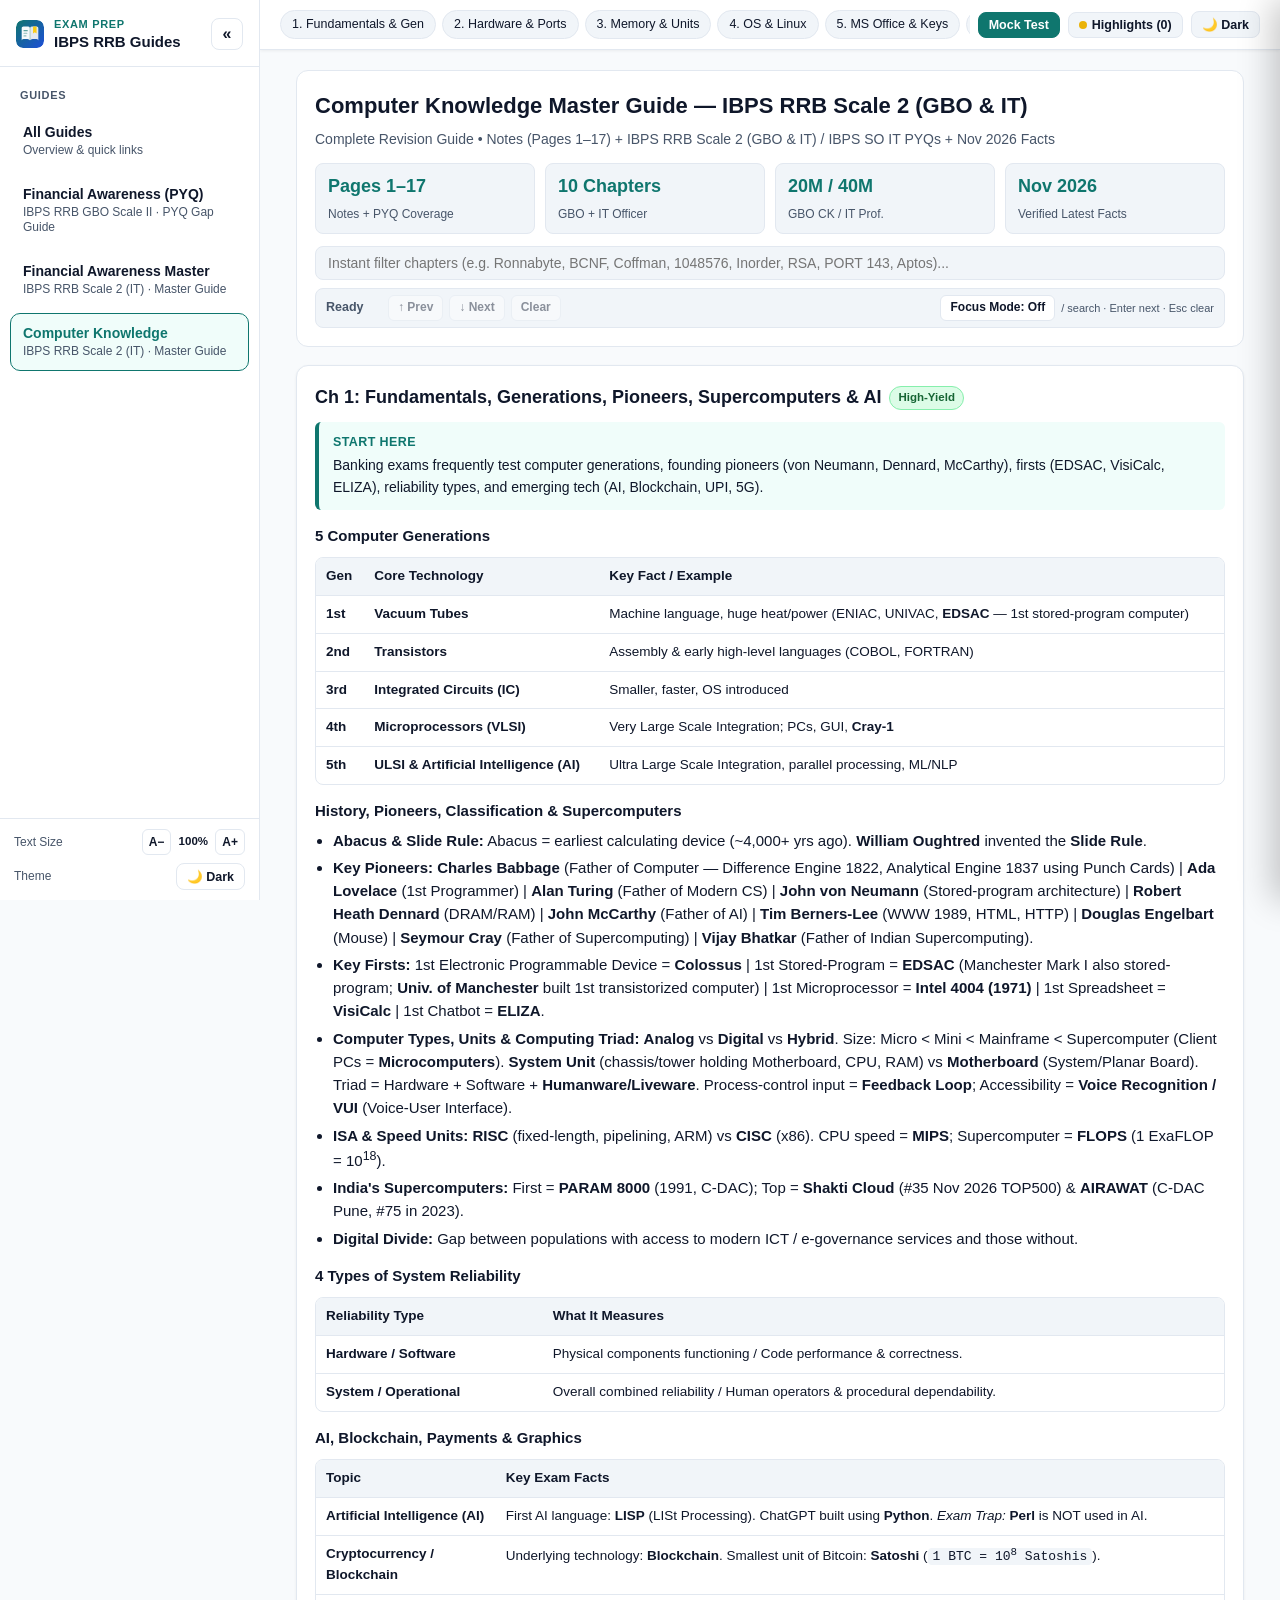
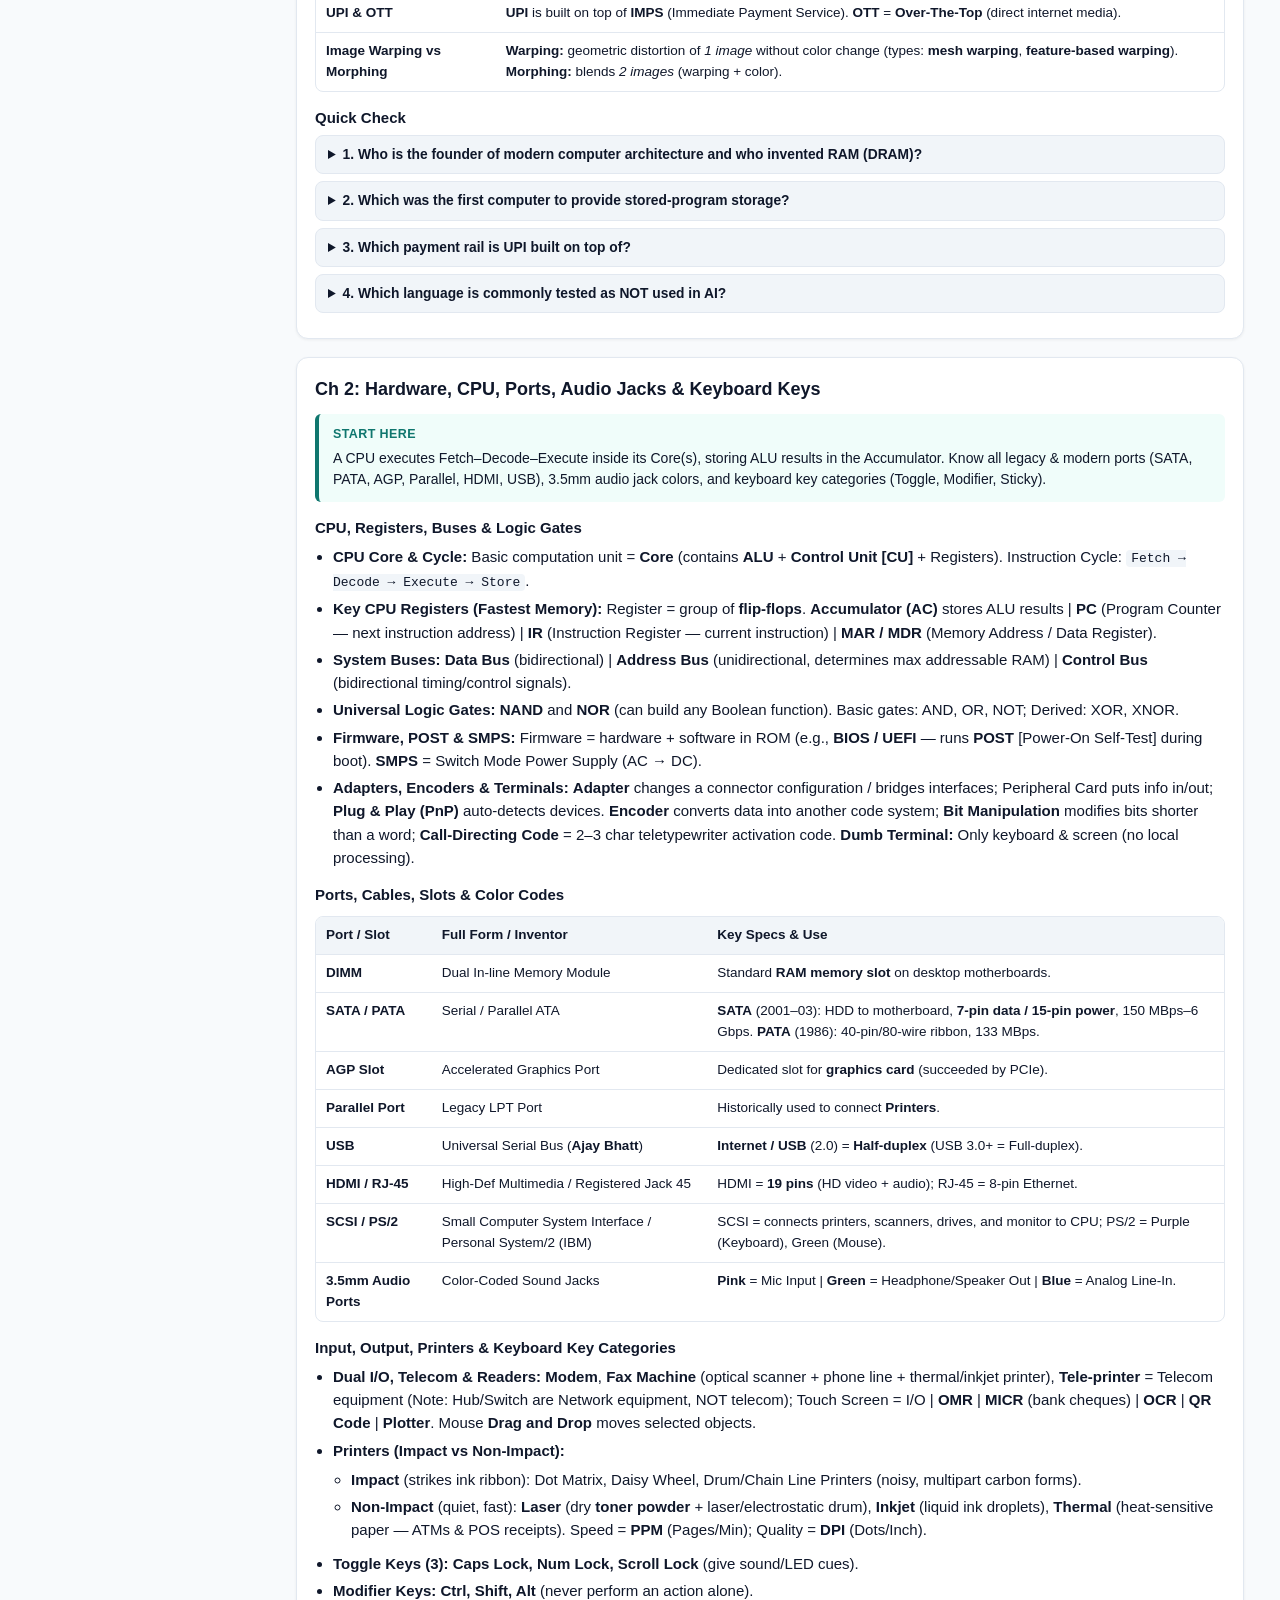
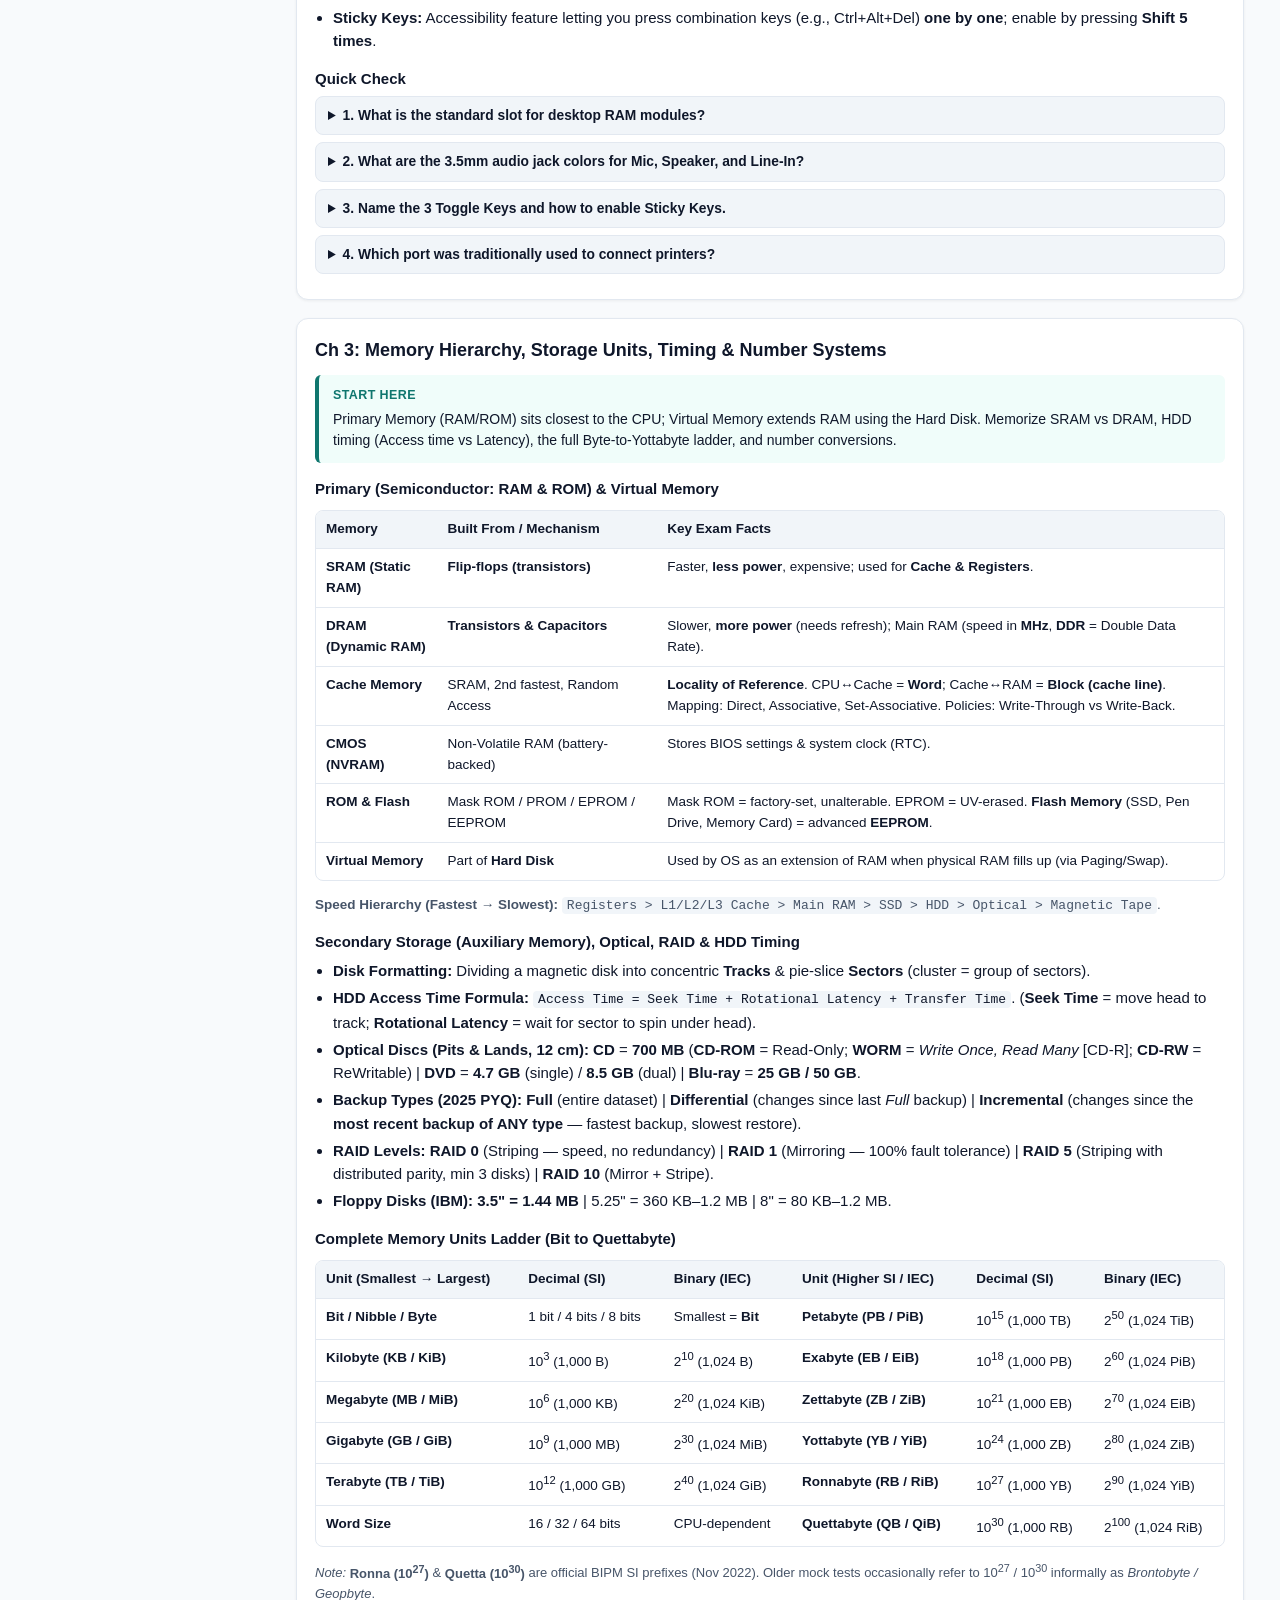
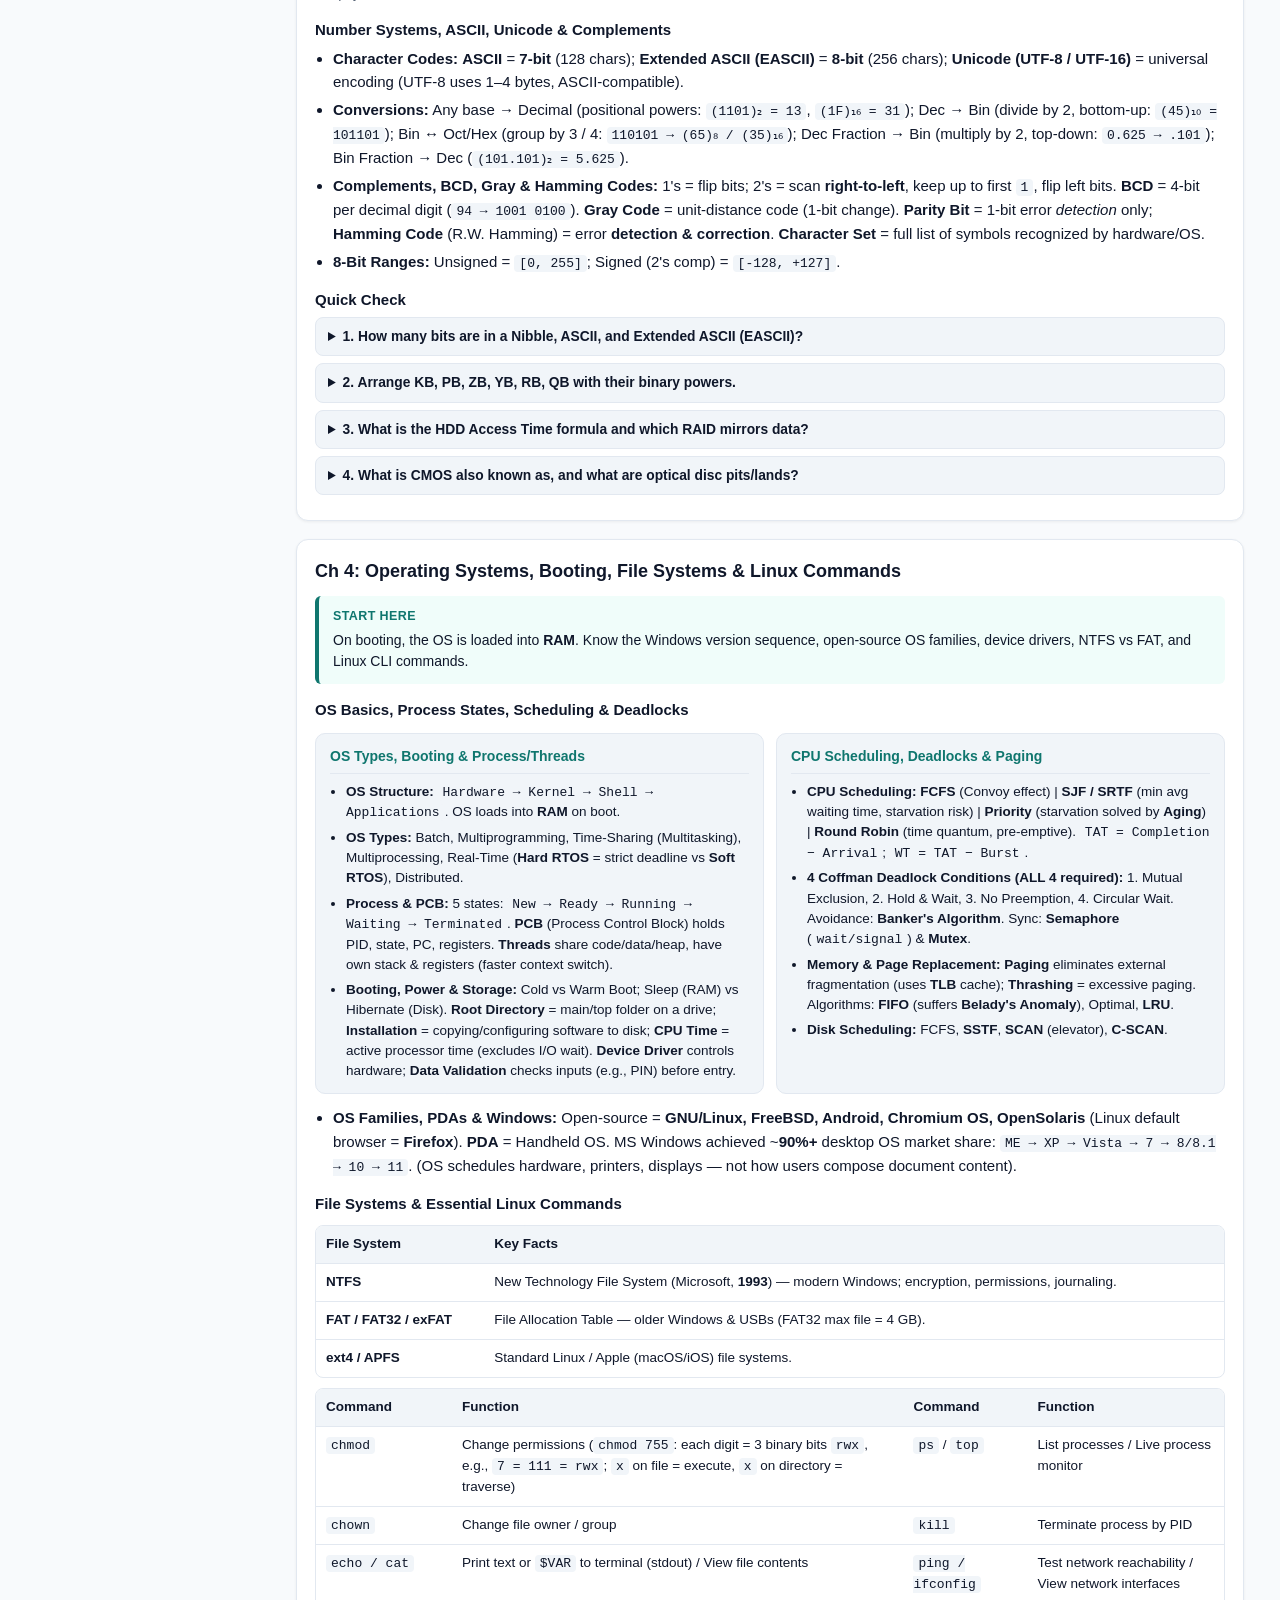
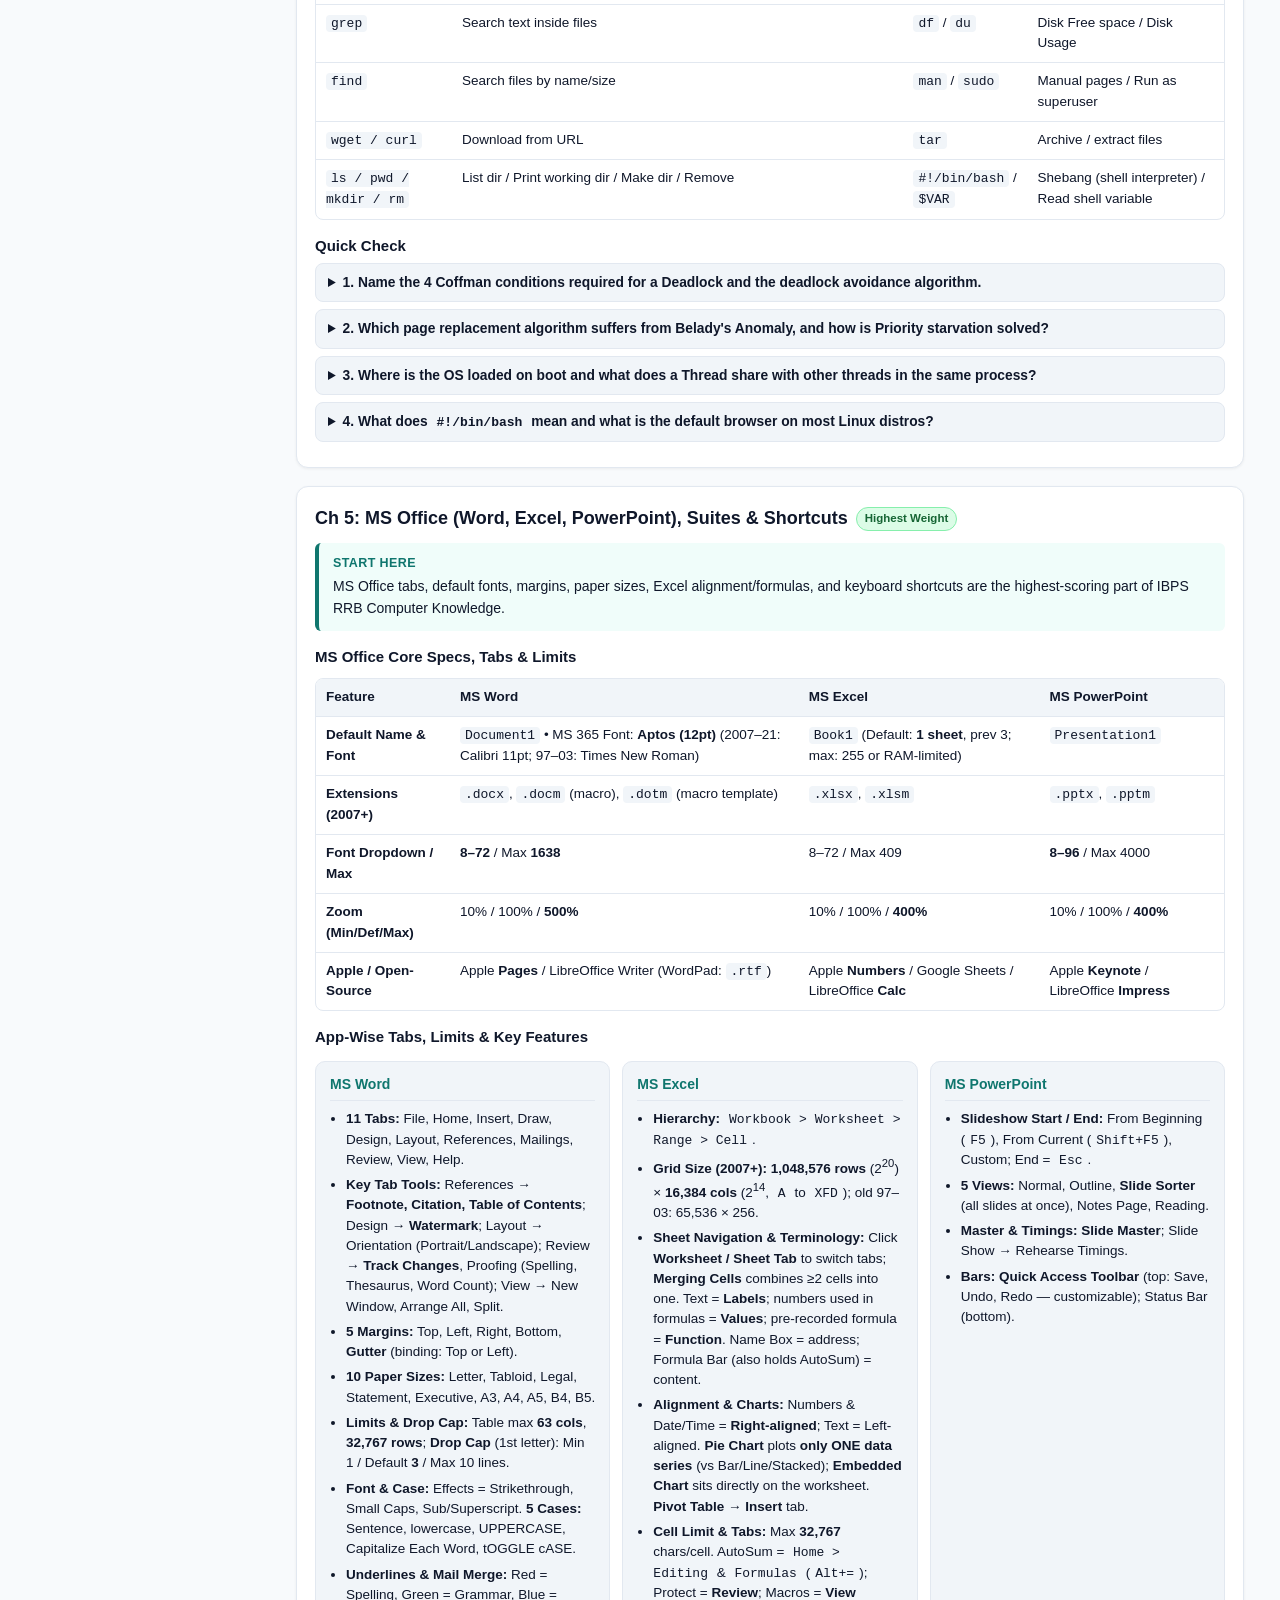
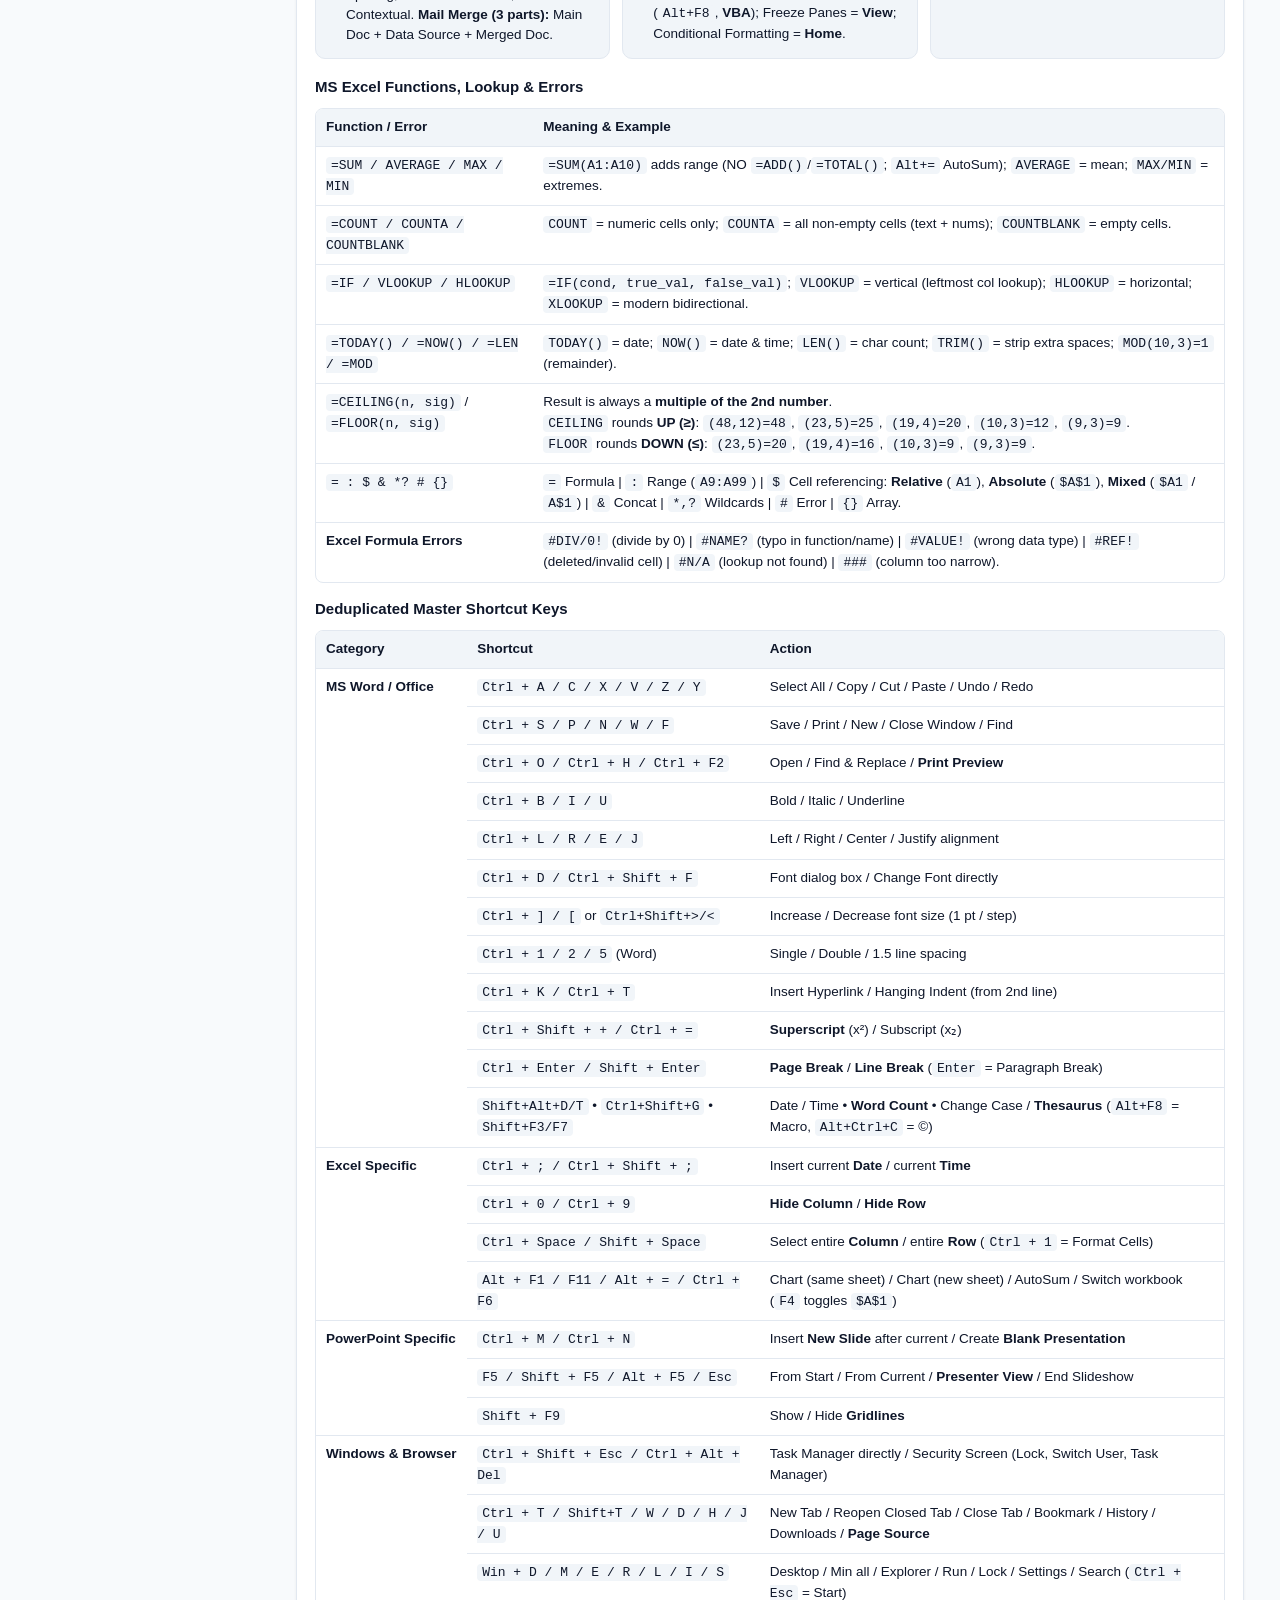
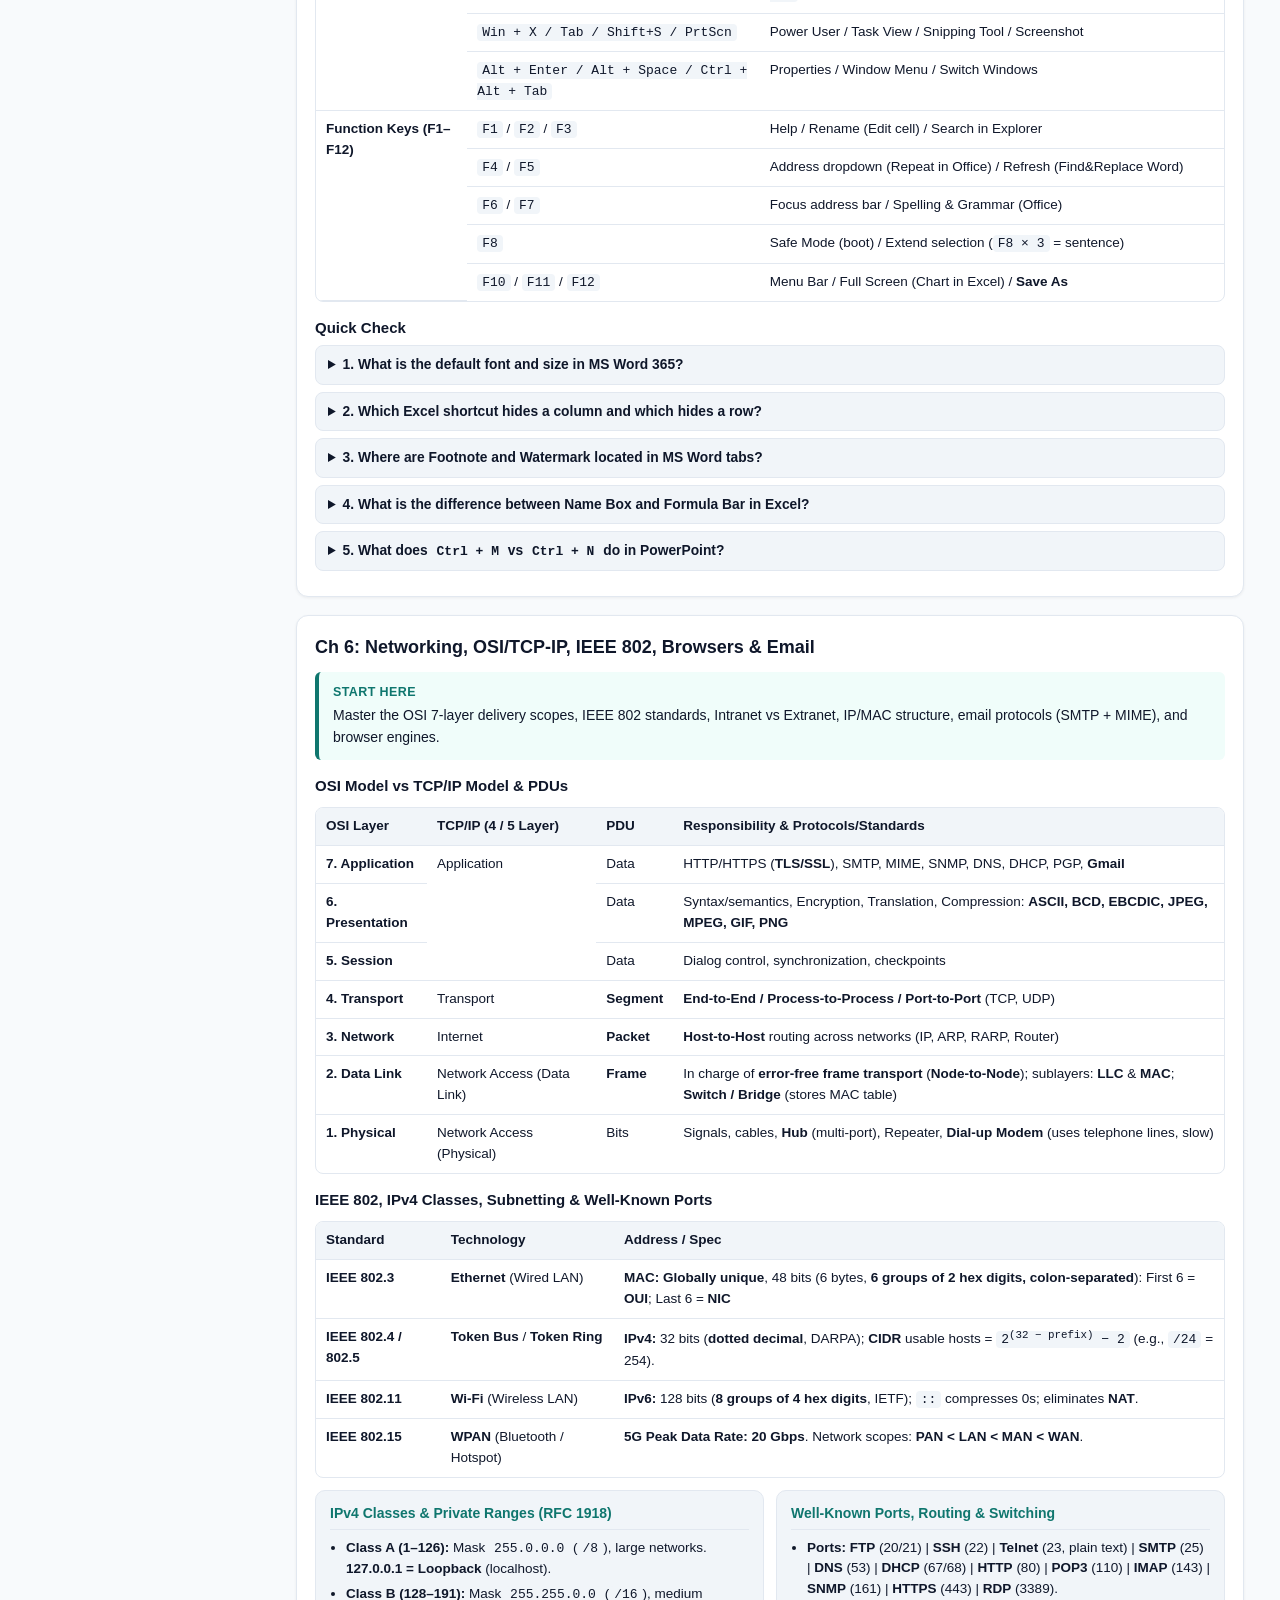
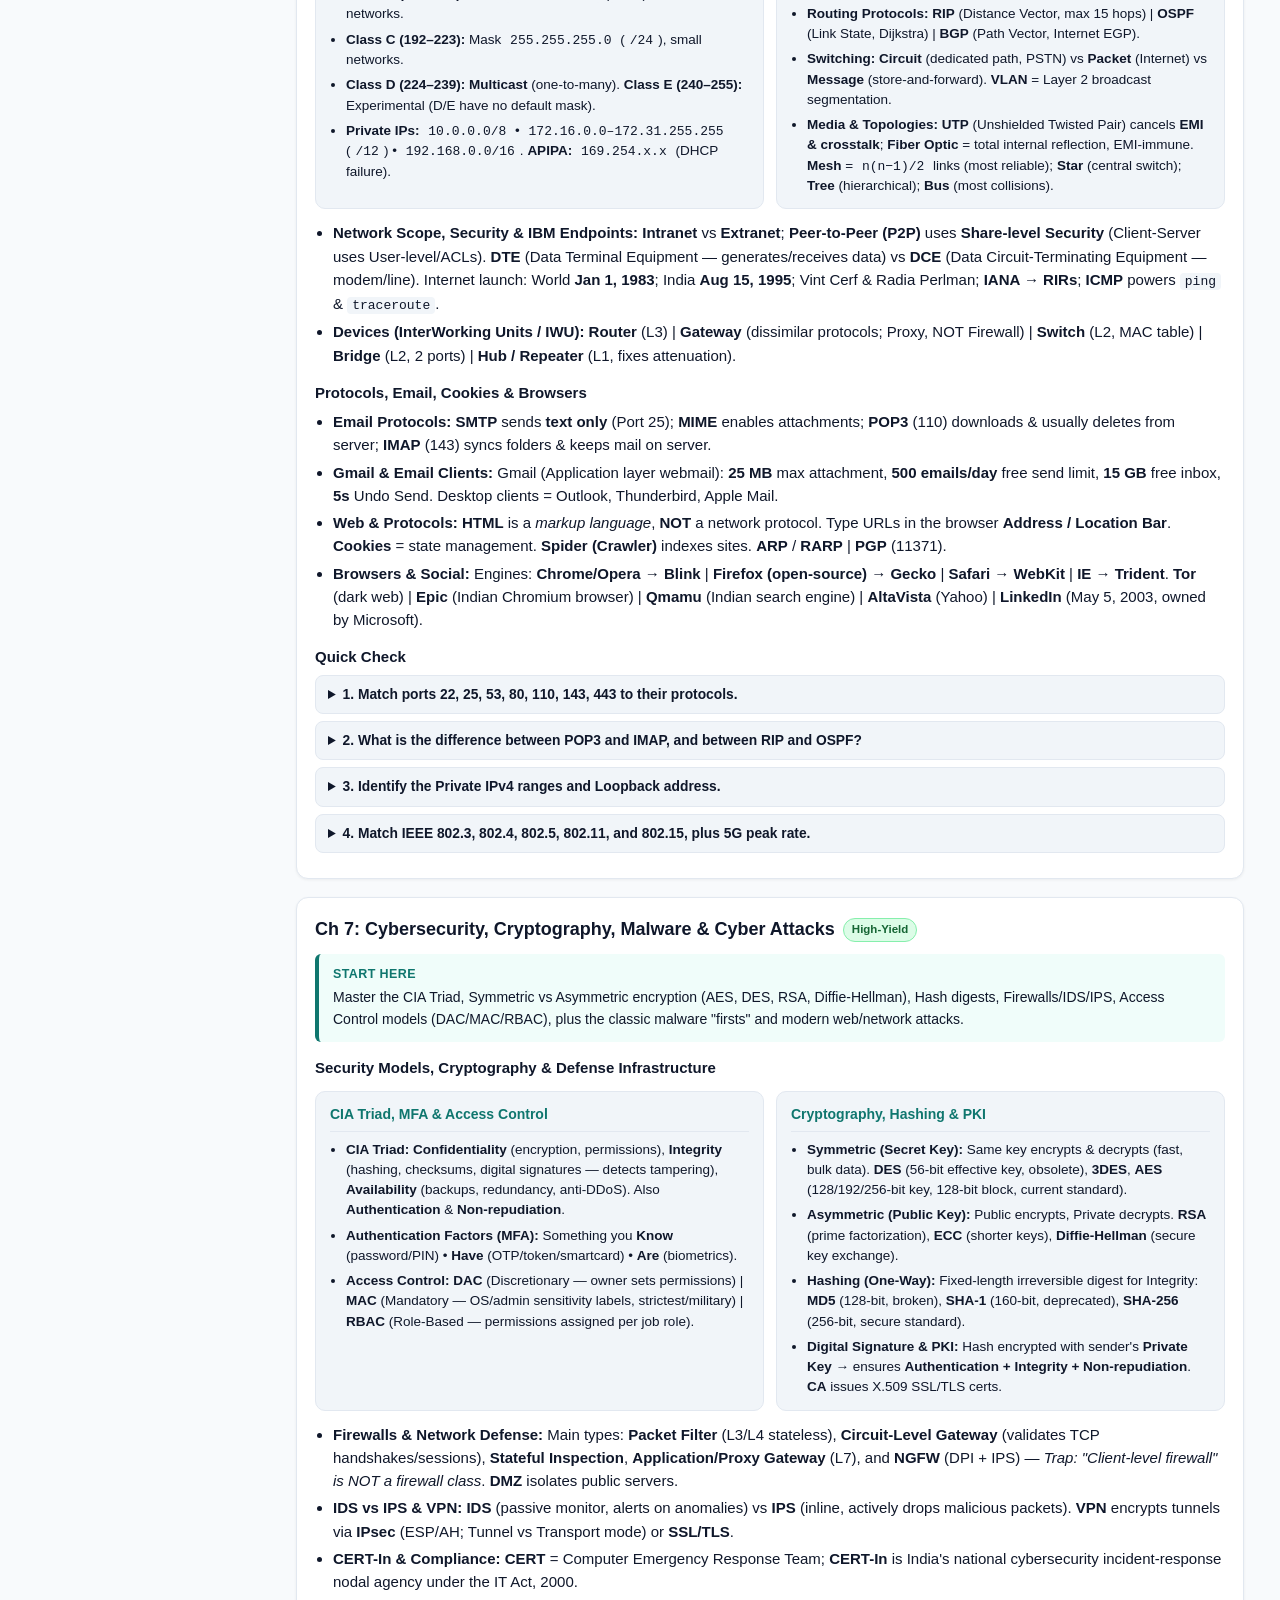
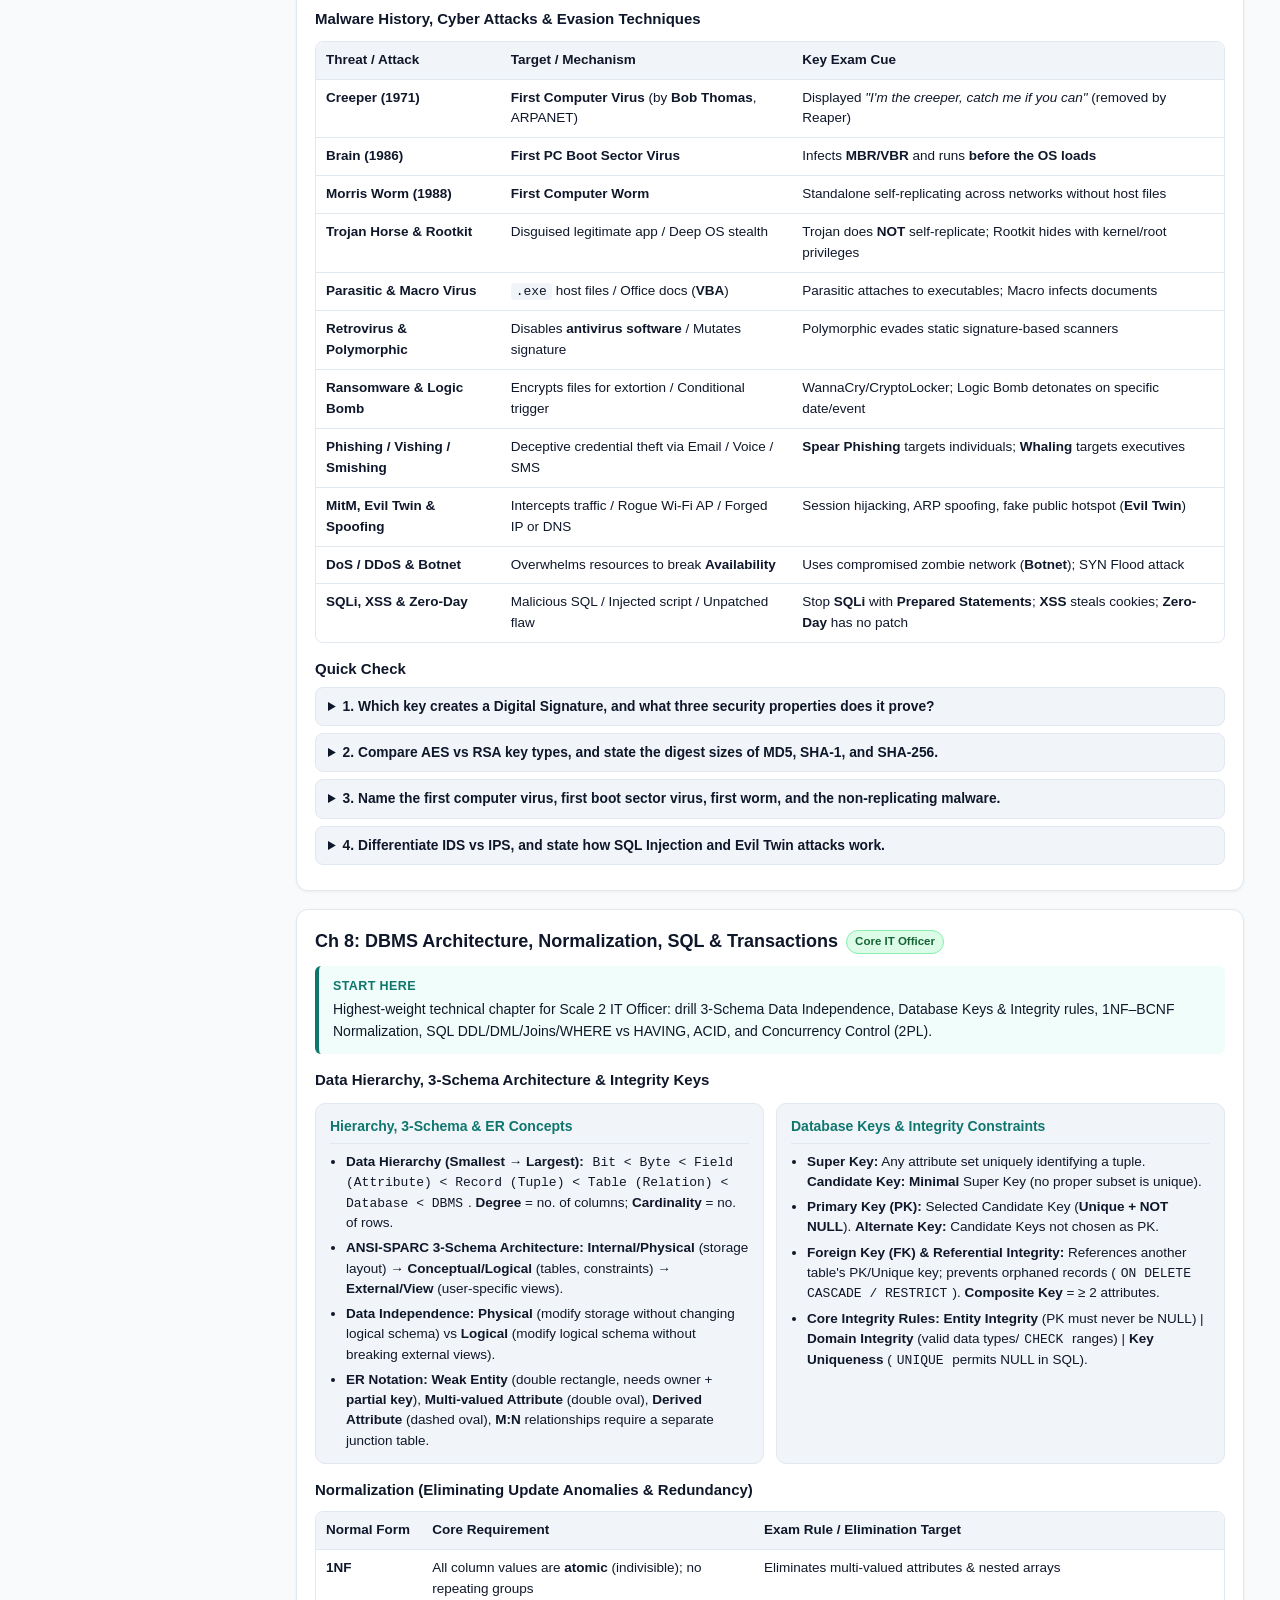
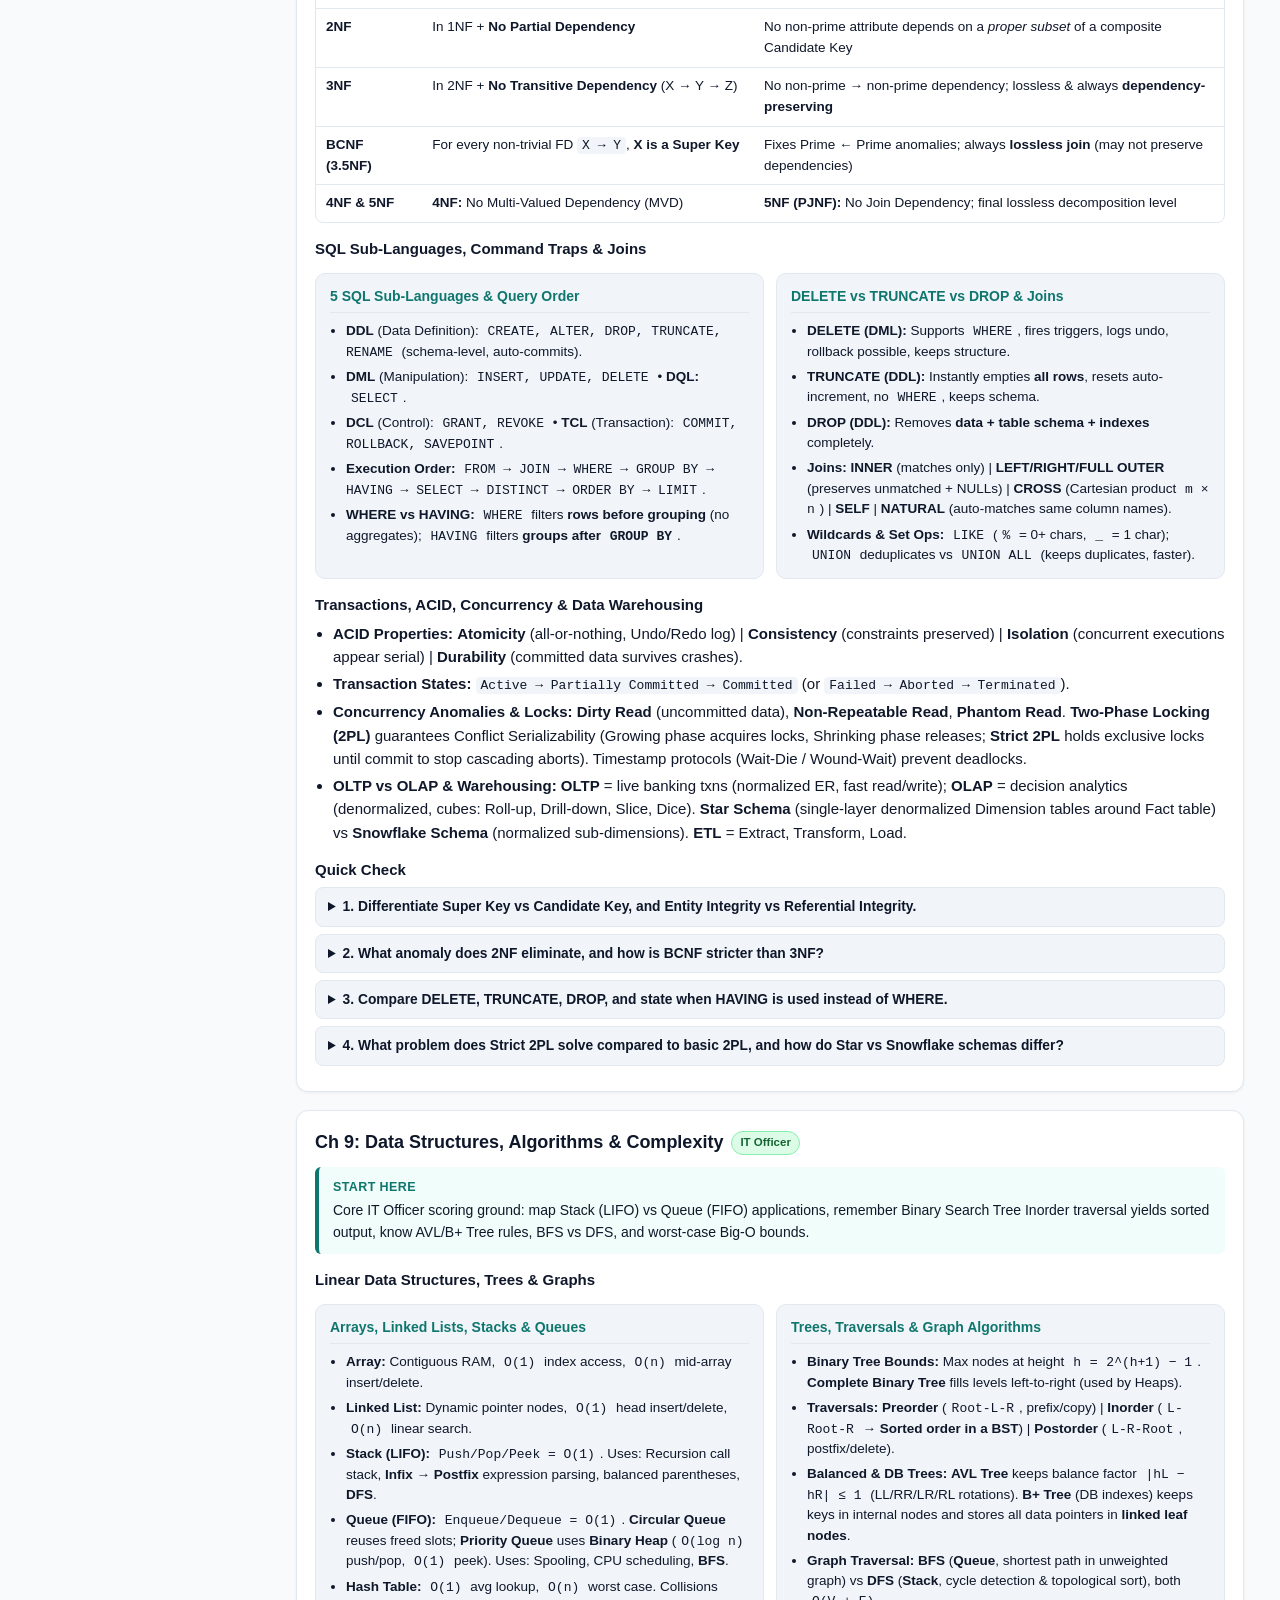
==== computer_knowledge_guide.html @ 86e71202 "Patch remaining Computer Knowledge PYQ gaps from 2020-2025 GBO PDF" ====
<!DOCTYPE html>
<html lang="en">
<head>
<meta charset="UTF-8">
<meta name="viewport" content="width=device-width, initial-scale=1.0">
<title>Computer Knowledge Master Guide — IBPS RRB Scale 2 (IT)</title>
<link rel="icon" type="image/svg+xml" href="favicon.svg">
<link rel="apple-touch-icon" href="icon-192.png">
<script>(function(){try{var t=localStorage.getItem('site_theme')||localStorage.getItem('fa_theme')||localStorage.getItem('ck_theme')||(matchMedia('(prefers-color-scheme: dark)').matches?'dark':'light');document.documentElement.setAttribute('data-theme',t);}catch(e){}})();</script>
<link rel="stylesheet" href="sidebar.css">
<link rel="stylesheet" href="study-tools.css">
<link rel="stylesheet" href="quiz-tools.css">
<style>
  :root {
    --bg: #f8fafc;
    --surface: #ffffff;
    --surface-2: #f1f5f9;
    --text: #0f172a;
    --muted: #475569;
    --border: #e2e8f0;
    --accent: #0f766e;
    --accent-soft: #f0fdfa;
    --green-bg: #dcfce7;
    --green-text: #166534;
    --green-border: #86efac;
    --red-bg: #fee2e2;
    --red-text: #991b1b;
    --red-border: #fca5a5;
    --yellow-bg: #fef9c3;
    --yellow-text: #854d0e;
    --yellow-border: #fde047;
    --trap-bg: #fff7ed;
    --trap-border: #fb923c;
    --trap-text: #9a3412;
    --code-bg: #f1f5f9;
    --shadow: 0 1px 3px rgba(0,0,0,0.06);
  }
  [data-theme="dark"] {
    --bg: #0b1120;
    --surface: #111827;
    --surface-2: #1e293b;
    --text: #f1f5f9;
    --muted: #94a3b8;
    --border: #273449;
    --accent: #2dd4bf;
    --accent-soft: #042f2e;
    --green-bg: #052e16;
    --green-text: #86efac;
    --green-border: #166534;
    --red-bg: #450a0a;
    --red-text: #fca5a5;
    --red-border: #991b1b;
    --yellow-bg: #422006;
    --yellow-text: #fde047;
    --yellow-border: #854d0e;
    --trap-bg: #2c1608;
    --trap-border: #ea580c;
    --trap-text: #fdba74;
    --code-bg: #1e293b;
    --shadow: 0 1px 3px rgba(0,0,0,0.4);
  }
  * { box-sizing: border-box; }
  html { scroll-behavior: smooth; scroll-padding-top: 76px; }
  body {
    margin: 0;
    font-family: -apple-system, BlinkMacSystemFont, "Segoe UI", Roboto, Inter, sans-serif;
    background: var(--bg);
    color: var(--text);
    line-height: 1.55;
    font-size: 15px;
    overflow-x: clip;
  }
  .sticky-nav {
    position: sticky;
    top: 0;
    z-index: 100;
    background: var(--surface);
    border-bottom: 1px solid var(--border);
    box-shadow: var(--shadow);
    padding: 8px 16px;
  }
  .nav-inner {
    max-width: 980px;
    margin: 0 auto;
    display: flex;
    align-items: center;
    gap: 8px;
  }
  .chips {
    display: flex;
    gap: 6px;
    overflow-x: auto;
    scrollbar-width: none;
    flex: 1;
    padding: 2px 0;
  }
  .chips::-webkit-scrollbar { display: none; }
  .chip {
    white-space: nowrap;
    text-decoration: none;
    color: var(--text);
    background: var(--surface-2);
    border: 1px solid var(--border);
    border-radius: 999px;
    padding: 4px 11px;
    font-size: 12.5px;
    font-weight: 500;
  }
  .chip:hover { border-color: var(--accent); color: var(--accent); }
  .theme-btn {
    flex-shrink: 0;
    background: var(--surface-2);
    color: var(--text);
    border: 1px solid var(--border);
    border-radius: 8px;
    padding: 5px 10px;
    font-size: 12.5px;
    cursor: pointer;
    font-weight: 600;
  }
  main { max-width: 980px; margin: 0 auto; padding: 20px 16px 60px; }
  header.hero {
    background: var(--surface);
    border: 1px solid var(--border);
    border-radius: 12px;
    padding: 18px;
    margin-bottom: 18px;
  }
  header.hero h1 { margin: 0 0 6px; font-size: 22px; }
  header.hero p { margin: 0; color: var(--muted); font-size: 14px; }
  .search-box {
    margin-top: 12px;
    width: 100%;
    padding: 8px 12px;
    border-radius: 8px;
    border: 1px solid var(--border);
    background: var(--surface-2);
    color: var(--text);
    font-size: 14px;
  }
  .stats-grid {
    display: grid;
    grid-template-columns: repeat(auto-fit, minmax(130px, 1fr));
    gap: 10px;
    margin-top: 12px;
  }
  .stat {
    background: var(--surface-2);
    border: 1px solid var(--border);
    border-radius: 8px;
    padding: 9px 12px;
  }
  .stat .val { font-size: 18px; font-weight: 700; display: block; color: var(--accent); }
  .stat .lbl { font-size: 12px; color: var(--muted); }
  section.card {
    background: var(--surface);
    border: 1px solid var(--border);
    border-radius: 12px;
    padding: 18px;
    margin-bottom: 18px;
    box-shadow: var(--shadow);
  }
  section.card h2 {
    margin: 0 0 10px;
    font-size: 18px;
    display: flex;
    flex-wrap: wrap;
    align-items: center;
    gap: 8px;
  }
  section.card h3 { margin: 14px 0 6px; font-size: 15px; }
  .badge {
    display: inline-block;
    padding: 2px 8px;
    border-radius: 999px;
    font-size: 11.5px;
    font-weight: 700;
    border: 1px solid var(--border);
    background: var(--surface-2);
    color: var(--muted);
  }
  .badge-exam { background: var(--green-bg); color: var(--green-text); border-color: var(--green-border); }
  .start-box {
    background: var(--accent-soft);
    border-left: 4px solid var(--accent);
    border-radius: 6px;
    padding: 11px 14px;
    margin: 10px 0 14px;
    font-size: 14px;
  }
  .start-box > strong:first-child { color: var(--accent); display: block; margin-bottom: 3px; font-size: 12.5px; text-transform: uppercase; letter-spacing: 0.4px; }
  .trap-box {
    background: var(--trap-bg);
    border-left: 4px solid var(--trap-border);
    border-radius: 6px;
    padding: 11px 14px;
    margin: 14px 0;
    font-size: 13.8px;
  }
  .trap-box strong.trap-title { color: var(--trap-text); display: block; margin-bottom: 4px; font-size: 12.5px; text-transform: uppercase; letter-spacing: 0.4px; }
  .table-wrap {
    width: 100%;
    overflow-x: auto;
    -webkit-overflow-scrolling: touch;
    margin: 10px 0;
    border: 1px solid var(--border);
    border-radius: 8px;
  }
  table { width: 100%; border-collapse: collapse; font-size: 13.5px; min-width: 480px; }
  th, td { text-align: left; padding: 8px 10px; border-bottom: 1px solid var(--border); vertical-align: top; }
  th { background: var(--surface-2); font-weight: 600; white-space: nowrap; }
  tr:last-child td { border-bottom: none; }
  ul { margin: 6px 0 10px; padding-left: 18px; }
  li { margin-bottom: 4px; }
  code {
    background: var(--code-bg);
    padding: 1px 5px;
    border-radius: 4px;
    font-family: ui-monospace, SFMono-Regular, Menlo, Consolas, monospace;
    font-size: 13px;
    overflow-wrap: anywhere;
  }
  details {
    border: 1px solid var(--border);
    border-radius: 8px;
    padding: 8px 12px;
    margin-bottom: 7px;
    background: var(--surface-2);
  }
  summary { cursor: pointer; font-weight: 600; font-size: 13.8px; }
  details[open] summary { margin-bottom: 6px; color: var(--accent); }
  .hidden-card { display: none; }
  .office-grid {
    display: grid;
    grid-template-columns: repeat(auto-fit, minmax(min(100%, 250px), 1fr));
    gap: 12px;
    margin: 12px 0 16px;
  }
  .office-card {
    background: var(--surface-2);
    border: 1px solid var(--border);
    border-radius: 10px;
    padding: 12px 14px;
  }
  .office-card h4 {
    margin: 0 0 8px;
    font-size: 14px;
    color: var(--accent);
    border-bottom: 1px solid var(--border);
    padding-bottom: 5px;
  }
  .office-card ul {
    margin: 0;
    padding-left: 16px;
    font-size: 13.5px;
    line-height: 1.5;
  }
  .office-card li { margin-bottom: 5px; }
  .office-card li:last-child { margin-bottom: 0; }
  .info-grid {
    display: grid;
    grid-template-columns: repeat(auto-fit, minmax(min(100%, 250px), 1fr));
    gap: 12px;
    margin: 12px 0;
  }
  .info-card {
    background: var(--surface-2);
    border: 1px solid var(--border);
    border-radius: 10px;
    padding: 12px 14px;
  }
  .info-card h4 {
    margin: 0 0 8px;
    font-size: 14px;
    color: var(--accent);
    border-bottom: 1px solid var(--border);
    padding-bottom: 5px;
  }
  .info-card ul {
    margin: 0;
    padding-left: 16px;
    font-size: 13.5px;
    line-height: 1.5;
  }
  .info-card li { margin-bottom: 5px; }
  .info-card li:last-child { margin-bottom: 0; }
</style>
</head>
<body data-sidebar-pad="flush">
<nav class="sticky-nav" aria-label="Chapter Navigation">
  <div class="nav-inner">
    <div class="chips">
      <a class="chip" href="#ch1">1. Fundamentals &amp; Gen</a>
      <a class="chip" href="#ch2">2. Hardware &amp; Ports</a>
      <a class="chip" href="#ch3">3. Memory &amp; Units</a>
      <a class="chip" href="#ch4">4. OS &amp; Linux</a>
      <a class="chip" href="#ch5">5. MS Office &amp; Keys</a>
      <a class="chip" href="#ch6">6. Networking &amp; IEEE</a>
      <a class="chip" href="#ch7">7. Security &amp; Crypto</a>
      <a class="chip" href="#ch8">8. DBMS &amp; SQL</a>
      <a class="chip" href="#ch9">9. DSA &amp; Complexity</a>
      <a class="chip" href="#ch10">10. SDLC, OOPs &amp; Languages</a>
      <a class="chip" href="#latest">Latest Facts</a>
      <a class="chip" href="#glossary">Glossary</a>
      <a class="chip" href="#tracker">Mock Tracker</a>
    </div>
    <button class="theme-btn" id="themeToggle" type="button">Theme</button>
  </div>
</nav>

<main>
  <header class="hero">
    <h1>Computer Knowledge Master Guide — IBPS RRB Scale 2 (GBO &amp; IT)</h1>
    <p>Complete Revision Guide • Notes (Pages 1–17) + IBPS RRB Scale 2 (GBO &amp; IT) / IBPS SO IT PYQs + Nov 2026 Facts</p>
    <div class="stats-grid">
      <div class="stat"><span class="val">Pages 1–17</span><span class="lbl">Notes + PYQ Coverage</span></div>
      <div class="stat"><span class="val">10 Chapters</span><span class="lbl">GBO + IT Officer</span></div>
      <div class="stat"><span class="val">20M / 40M</span><span class="lbl">GBO CK / IT Prof.</span></div>
      <div class="stat"><span class="val">Nov 2026</span><span class="lbl">Verified Latest Facts</span></div>
    </div>
    <input class="search-box" id="quickSearch" type="search" placeholder="Instant filter chapters (e.g. Ronnabyte, BCNF, Coffman, 1048576, Inorder, RSA, PORT 143, Aptos)...">
  </header>

  <!-- CH 1 -->
  <section class="card" id="ch1">
    <h2>Ch 1: Fundamentals, Generations, Pioneers, Supercomputers &amp; AI <span class="badge badge-exam">High-Yield</span></h2>
    <div class="start-box">
      <strong>Start Here</strong>
      Banking exams frequently test computer generations, founding pioneers (von Neumann, Dennard, McCarthy), firsts (EDSAC, VisiCalc, ELIZA), reliability types, and emerging tech (AI, Blockchain, UPI, 5G).
    </div>

    <h3>5 Computer Generations</h3>
    <div class="table-wrap">
      <table>
        <thead><tr><th>Gen</th><th>Core Technology</th><th>Key Fact / Example</th></tr></thead>
        <tbody>
          <tr><td><strong>1st</strong></td><td><strong>Vacuum Tubes</strong></td><td>Machine language, huge heat/power (ENIAC, UNIVAC, <strong>EDSAC</strong> — 1st stored-program computer)</td></tr>
          <tr><td><strong>2nd</strong></td><td><strong>Transistors</strong></td><td>Assembly &amp; early high-level languages (COBOL, FORTRAN)</td></tr>
          <tr><td><strong>3rd</strong></td><td><strong>Integrated Circuits (IC)</strong></td><td>Smaller, faster, OS introduced</td></tr>
          <tr><td><strong>4th</strong></td><td><strong>Microprocessors (VLSI)</strong></td><td>Very Large Scale Integration; PCs, GUI, <strong>Cray-1</strong></td></tr>
          <tr><td><strong>5th</strong></td><td><strong>ULSI &amp; Artificial Intelligence (AI)</strong></td><td>Ultra Large Scale Integration, parallel processing, ML/NLP</td></tr>
        </tbody>
      </table>
    </div>

    <h3>History, Pioneers, Classification &amp; Supercomputers</h3>
    <ul>
      <li><strong>Abacus &amp; Slide Rule:</strong> Abacus = earliest calculating device (~4,000+ yrs ago). <strong>William Oughtred</strong> invented the <strong>Slide Rule</strong>.</li>
      <li><strong>Key Pioneers:</strong> <strong>Charles Babbage</strong> (Father of Computer — Difference Engine 1822, Analytical Engine 1837 using Punch Cards) | <strong>Ada Lovelace</strong> (1st Programmer) | <strong>Alan Turing</strong> (Father of Modern CS) | <strong>John von Neumann</strong> (Stored-program architecture) | <strong>Robert Heath Dennard</strong> (DRAM/RAM) | <strong>John McCarthy</strong> (Father of AI) | <strong>Tim Berners-Lee</strong> (WWW 1989, HTML, HTTP) | <strong>Douglas Engelbart</strong> (Mouse) | <strong>Seymour Cray</strong> (Father of Supercomputing) | <strong>Vijay Bhatkar</strong> (Father of Indian Supercomputing).</li>
      <li><strong>Key Firsts:</strong> 1st Electronic Programmable Device = <strong>Colossus</strong> | 1st Stored-Program = <strong>EDSAC</strong> (Manchester Mark I also stored-program; <strong>Univ. of Manchester</strong> built 1st transistorized computer) | 1st Microprocessor = <strong>Intel 4004 (1971)</strong> | 1st Spreadsheet = <strong>VisiCalc</strong> | 1st Chatbot = <strong>ELIZA</strong>.</li>
      <li><strong>Computer Types, Units &amp; Computing Triad:</strong> <strong>Analog</strong> vs <strong>Digital</strong> vs <strong>Hybrid</strong>. Size: Micro &lt; Mini &lt; Mainframe &lt; Supercomputer (Client PCs = <strong>Microcomputers</strong>). <strong>System Unit</strong> (chassis/tower holding Motherboard, CPU, RAM) vs <strong>Motherboard</strong> (System/Planar Board). Triad = Hardware + Software + <strong>Humanware/Liveware</strong>. Process-control input = <strong>Feedback Loop</strong>; Accessibility = <strong>Voice Recognition / VUI</strong> (Voice-User Interface).</li>
      <li><strong>ISA &amp; Speed Units:</strong> <strong>RISC</strong> (fixed-length, pipelining, ARM) vs <strong>CISC</strong> (x86). CPU speed = <strong>MIPS</strong>; Supercomputer = <strong>FLOPS</strong> (1 ExaFLOP = 10<sup>18</sup>).</li>
      <li><strong>India's Supercomputers:</strong> First = <strong>PARAM 8000</strong> (1991, C-DAC); Top = <strong>Shakti Cloud</strong> (#35 Nov 2026 TOP500) &amp; <strong>AIRAWAT</strong> (C-DAC Pune, #75 in 2023).</li>
      <li><strong>Digital Divide:</strong> Gap between populations with access to modern ICT / e-governance services and those without.</li>
    </ul>

    <h3>4 Types of System Reliability</h3>
    <div class="table-wrap">
      <table>
        <thead><tr><th>Reliability Type</th><th>What It Measures</th></tr></thead>
        <tbody>
          <tr><td><strong>Hardware / Software</strong></td><td>Physical components functioning / Code performance &amp; correctness.</td></tr>
          <tr><td><strong>System / Operational</strong></td><td>Overall combined reliability / Human operators &amp; procedural dependability.</td></tr>
        </tbody>
      </table>
    </div>

    <h3>AI, Blockchain, Payments &amp; Graphics</h3>
    <div class="table-wrap">
      <table>
        <thead><tr><th>Topic</th><th>Key Exam Facts</th></tr></thead>
        <tbody>
          <tr><td><strong>Artificial Intelligence (AI)</strong></td><td>First AI language: <strong>LISP</strong> (LISt Processing). ChatGPT built using <strong>Python</strong>. <em>Exam Trap:</em> <strong>Perl</strong> is NOT used in AI.</td></tr>
          <tr><td><strong>Cryptocurrency / Blockchain</strong></td><td>Underlying technology: <strong>Blockchain</strong>. Smallest unit of Bitcoin: <strong>Satoshi</strong> (<code>1 BTC = 10<sup>8</sup> Satoshis</code>).</td></tr>
          <tr><td><strong>UPI &amp; OTT</strong></td><td><strong>UPI</strong> is built on top of <strong>IMPS</strong> (Immediate Payment Service). <strong>OTT</strong> = <strong>Over-The-Top</strong> (direct internet media).</td></tr>
          <tr><td><strong>Image Warping vs Morphing</strong></td><td><strong>Warping:</strong> geometric distortion of <em>1 image</em> without color change (types: <strong>mesh warping</strong>, <strong>feature-based warping</strong>). <strong>Morphing:</strong> blends <em>2 images</em> (warping + color).</td></tr>
        </tbody>
      </table>
    </div>

    <h3>Quick Check</h3>
    <details><summary>1. Who is the founder of modern computer architecture and who invented RAM (DRAM)?</summary>John von Neumann (architecture); Robert Heath Dennard (RAM/DRAM).</details>
    <details><summary>2. Which was the first computer to provide stored-program storage?</summary>EDSAC.</details>
    <details><summary>3. Which payment rail is UPI built on top of?</summary>IMPS (Immediate Payment Service).</details>
    <details><summary>4. Which language is commonly tested as NOT used in AI?</summary>Perl (LISP, Prolog, Python are used in AI).</details>
  </section>

  <!-- CH 2 -->
  <section class="card" id="ch2">
    <h2>Ch 2: Hardware, CPU, Ports, Audio Jacks &amp; Keyboard Keys</h2>
    <div class="start-box">
      <strong>Start Here</strong>
      A CPU executes Fetch–Decode–Execute inside its Core(s), storing ALU results in the Accumulator. Know all legacy &amp; modern ports (SATA, PATA, AGP, Parallel, HDMI, USB), 3.5mm audio jack colors, and keyboard key categories (Toggle, Modifier, Sticky).
    </div>

    <h3>CPU, Registers, Buses &amp; Logic Gates</h3>
    <ul>
      <li><strong>CPU Core &amp; Cycle:</strong> Basic computation unit = <strong>Core</strong> (contains <strong>ALU</strong> + <strong>Control Unit [CU]</strong> + Registers). Instruction Cycle: <code>Fetch → Decode → Execute → Store</code>.</li>
      <li><strong>Key CPU Registers (Fastest Memory):</strong> Register = group of <strong>flip-flops</strong>. <strong>Accumulator (AC)</strong> stores ALU results | <strong>PC</strong> (Program Counter — next instruction address) | <strong>IR</strong> (Instruction Register — current instruction) | <strong>MAR / MDR</strong> (Memory Address / Data Register).</li>
      <li><strong>System Buses:</strong> <strong>Data Bus</strong> (bidirectional) | <strong>Address Bus</strong> (unidirectional, determines max addressable RAM) | <strong>Control Bus</strong> (bidirectional timing/control signals).</li>
      <li><strong>Universal Logic Gates:</strong> <strong>NAND</strong> and <strong>NOR</strong> (can build any Boolean function). Basic gates: AND, OR, NOT; Derived: XOR, XNOR.</li>
      <li><strong>Firmware, POST &amp; SMPS:</strong> Firmware = hardware + software in ROM (e.g., <strong>BIOS / UEFI</strong> — runs <strong>POST</strong> [Power-On Self-Test] during boot). <strong>SMPS</strong> = Switch Mode Power Supply (AC → DC).</li>
      <li><strong>Adapters, Encoders &amp; Terminals:</strong> <strong>Adapter</strong> changes a connector configuration / bridges interfaces; Peripheral Card puts info in/out; <strong>Plug &amp; Play (PnP)</strong> auto-detects devices. <strong>Encoder</strong> converts data into another code system; <strong>Bit Manipulation</strong> modifies bits shorter than a word; <strong>Call-Directing Code</strong> = 2–3 char teletypewriter activation code. <strong>Dumb Terminal:</strong> Only keyboard &amp; screen (no local processing).</li>
    </ul>

    <h3>Ports, Cables, Slots &amp; Color Codes</h3>
    <div class="table-wrap">
      <table>
        <thead><tr><th>Port / Slot</th><th>Full Form / Inventor</th><th>Key Specs &amp; Use</th></tr></thead>
        <tbody>
          <tr><td><strong>DIMM</strong></td><td>Dual In-line Memory Module</td><td>Standard <strong>RAM memory slot</strong> on desktop motherboards.</td></tr>
          <tr><td><strong>SATA / PATA</strong></td><td>Serial / Parallel ATA</td><td><strong>SATA</strong> (2001–03): HDD to motherboard, <strong>7-pin data / 15-pin power</strong>, 150 MBps–6 Gbps. <strong>PATA</strong> (1986): 40-pin/80-wire ribbon, 133 MBps.</td></tr>
          <tr><td><strong>AGP Slot</strong></td><td>Accelerated Graphics Port</td><td>Dedicated slot for <strong>graphics card</strong> (succeeded by PCIe).</td></tr>
          <tr><td><strong>Parallel Port</strong></td><td>Legacy LPT Port</td><td>Historically used to connect <strong>Printers</strong>.</td></tr>
          <tr><td><strong>USB</strong></td><td>Universal Serial Bus (<strong>Ajay Bhatt</strong>)</td><td><strong>Internet / USB</strong> (2.0) = <strong>Half-duplex</strong> (USB 3.0+ = Full-duplex).</td></tr>
          <tr><td><strong>HDMI / RJ-45</strong></td><td>High-Def Multimedia / Registered Jack 45</td><td>HDMI = <strong>19 pins</strong> (HD video + audio); RJ-45 = 8-pin Ethernet.</td></tr>
          <tr><td><strong>SCSI / PS/2</strong></td><td>Small Computer System Interface / Personal System/2 (IBM)</td><td>SCSI = connects printers, scanners, drives, and monitor to CPU; PS/2 = Purple (Keyboard), Green (Mouse).</td></tr>
          <tr><td><strong>3.5mm Audio Ports</strong></td><td>Color-Coded Sound Jacks</td><td><strong>Pink</strong> = Mic Input | <strong>Green</strong> = Headphone/Speaker Out | <strong>Blue</strong> = Analog Line-In.</td></tr>
        </tbody>
      </table>
    </div>

    <h3>Input, Output, Printers &amp; Keyboard Key Categories</h3>
    <ul>
      <li><strong>Dual I/O, Telecom &amp; Readers:</strong> <strong>Modem</strong>, <strong>Fax Machine</strong> (optical scanner + phone line + thermal/inkjet printer), <strong>Tele-printer</strong> = Telecom equipment (Note: Hub/Switch are Network equipment, NOT telecom); Touch Screen = I/O | <strong>OMR</strong> | <strong>MICR</strong> (bank cheques) | <strong>OCR</strong> | <strong>QR Code</strong> | <strong>Plotter</strong>. Mouse <strong>Drag and Drop</strong> moves selected objects.</li>
      <li><strong>Printers (Impact vs Non-Impact):</strong>
        <ul>
          <li><strong>Impact</strong> (strikes ink ribbon): Dot Matrix, Daisy Wheel, Drum/Chain Line Printers (noisy, multipart carbon forms).</li>
          <li><strong>Non-Impact</strong> (quiet, fast): <strong>Laser</strong> (dry <strong>toner powder</strong> + laser/electrostatic drum), <strong>Inkjet</strong> (liquid ink droplets), <strong>Thermal</strong> (heat-sensitive paper — ATMs &amp; POS receipts). Speed = <strong>PPM</strong> (Pages/Min); Quality = <strong>DPI</strong> (Dots/Inch).</li>
        </ul>
      </li>
      <li><strong>Toggle Keys (3):</strong> <strong>Caps Lock, Num Lock, Scroll Lock</strong> (give sound/LED cues).</li>
      <li><strong>Modifier Keys:</strong> <strong>Ctrl, Shift, Alt</strong> (never perform an action alone).</li>
      <li><strong>Sticky Keys:</strong> Accessibility feature letting you press combination keys (e.g., Ctrl+Alt+Del) <strong>one by one</strong>; enable by pressing <strong>Shift 5 times</strong>.</li>
    </ul>

    <h3>Quick Check</h3>
    <details><summary>1. What is the standard slot for desktop RAM modules?</summary>DIMM (Dual In-line Memory Module).</details>
    <details><summary>2. What are the 3.5mm audio jack colors for Mic, Speaker, and Line-In?</summary>Pink = Mic, Green = Headphone/Speaker, Blue = Analog Line-In.</details>
    <details><summary>3. Name the 3 Toggle Keys and how to enable Sticky Keys.</summary>Caps Lock, Num Lock, Scroll Lock. Press Shift 5 times to enable Sticky Keys.</details>
    <details><summary>4. Which port was traditionally used to connect printers?</summary>Parallel Port.</details>
  </section>

  <!-- CH 3 -->
  <section class="card" id="ch3">
    <h2>Ch 3: Memory Hierarchy, Storage Units, Timing &amp; Number Systems</h2>
    <div class="start-box">
      <strong>Start Here</strong>
      Primary Memory (RAM/ROM) sits closest to the CPU; Virtual Memory extends RAM using the Hard Disk. Memorize SRAM vs DRAM, HDD timing (Access time vs Latency), the full Byte-to-Yottabyte ladder, and number conversions.
    </div>

    <h3>Primary (Semiconductor: RAM &amp; ROM) &amp; Virtual Memory</h3>
    <div class="table-wrap">
      <table>
        <thead><tr><th>Memory</th><th>Built From / Mechanism</th><th>Key Exam Facts</th></tr></thead>
        <tbody>
          <tr><td><strong>SRAM (Static RAM)</strong></td><td><strong>Flip-flops (transistors)</strong></td><td>Faster, <strong>less power</strong>, expensive; used for <strong>Cache &amp; Registers</strong>.</td></tr>
          <tr><td><strong>DRAM (Dynamic RAM)</strong></td><td><strong>Transistors &amp; Capacitors</strong></td><td>Slower, <strong>more power</strong> (needs refresh); Main RAM (speed in <strong>MHz</strong>, <strong>DDR</strong> = Double Data Rate).</td></tr>
          <tr><td><strong>Cache Memory</strong></td><td>SRAM, 2nd fastest, Random Access</td><td><strong>Locality of Reference</strong>. CPU↔Cache = <strong>Word</strong>; Cache↔RAM = <strong>Block (cache line)</strong>. Mapping: Direct, Associative, Set-Associative. Policies: Write-Through vs Write-Back.</td></tr>
          <tr><td><strong>CMOS (NVRAM)</strong></td><td>Non-Volatile RAM (battery-backed)</td><td>Stores BIOS settings &amp; system clock (RTC).</td></tr>
          <tr><td><strong>ROM &amp; Flash</strong></td><td>Mask ROM / PROM / EPROM / EEPROM</td><td>Mask ROM = factory-set, unalterable. EPROM = UV-erased. <strong>Flash Memory</strong> (SSD, Pen Drive, Memory Card) = advanced <strong>EEPROM</strong>.</td></tr>
          <tr><td><strong>Virtual Memory</strong></td><td>Part of <strong>Hard Disk</strong></td><td>Used by OS as an extension of RAM when physical RAM fills up (via Paging/Swap).</td></tr>
        </tbody>
      </table>
    </div>
    <p style="font-size:13.5px;color:var(--muted);"><strong>Speed Hierarchy (Fastest → Slowest):</strong> <code>Registers &gt; L1/L2/L3 Cache &gt; Main RAM &gt; SSD &gt; HDD &gt; Optical &gt; Magnetic Tape</code>.</p>

    <h3>Secondary Storage (Auxiliary Memory), Optical, RAID &amp; HDD Timing</h3>
    <ul>
      <li><strong>Disk Formatting:</strong> Dividing a magnetic disk into concentric <strong>Tracks</strong> &amp; pie-slice <strong>Sectors</strong> (cluster = group of sectors).</li>
      <li><strong>HDD Access Time Formula:</strong> <code>Access Time = Seek Time + Rotational Latency + Transfer Time</code>. (<strong>Seek Time</strong> = move head to track; <strong>Rotational Latency</strong> = wait for sector to spin under head).</li>
      <li><strong>Optical Discs (Pits &amp; Lands, 12 cm):</strong> <strong>CD</strong> = <strong>700 MB</strong> (<strong>CD-ROM</strong> = Read-Only; <strong>WORM</strong> = <em>Write Once, Read Many</em> [CD-R]; <strong>CD-RW</strong> = ReWritable) | <strong>DVD</strong> = <strong>4.7 GB</strong> (single) / <strong>8.5 GB</strong> (dual) | <strong>Blu-ray</strong> = <strong>25 GB / 50 GB</strong>.</li>
      <li><strong>Backup Types (2025 PYQ):</strong> <strong>Full</strong> (entire dataset) | <strong>Differential</strong> (changes since last <em>Full</em> backup) | <strong>Incremental</strong> (changes since the <strong>most recent backup of ANY type</strong> — fastest backup, slowest restore).</li>
      <li><strong>RAID Levels:</strong> <strong>RAID 0</strong> (Striping — speed, no redundancy) | <strong>RAID 1</strong> (Mirroring — 100% fault tolerance) | <strong>RAID 5</strong> (Striping with distributed parity, min 3 disks) | <strong>RAID 10</strong> (Mirror + Stripe).</li>
      <li><strong>Floppy Disks (IBM):</strong> <strong>3.5" = 1.44 MB</strong> | 5.25" = 360 KB–1.2 MB | 8" = 80 KB–1.2 MB.</li>
    </ul>

    <h3>Complete Memory Units Ladder (Bit to Quettabyte)</h3>
    <div class="table-wrap">
      <table>
        <thead><tr><th>Unit (Smallest → Largest)</th><th>Decimal (SI)</th><th>Binary (IEC)</th><th>Unit (Higher SI / IEC)</th><th>Decimal (SI)</th><th>Binary (IEC)</th></tr></thead>
        <tbody>
          <tr><td><strong>Bit / Nibble / Byte</strong></td><td>1 bit / 4 bits / 8 bits</td><td>Smallest = <strong>Bit</strong></td><td><strong>Petabyte (PB / PiB)</strong></td><td>10<sup>15</sup> (1,000 TB)</td><td>2<sup>50</sup> (1,024 TiB)</td></tr>
          <tr><td><strong>Kilobyte (KB / KiB)</strong></td><td>10<sup>3</sup> (1,000 B)</td><td>2<sup>10</sup> (1,024 B)</td><td><strong>Exabyte (EB / EiB)</strong></td><td>10<sup>18</sup> (1,000 PB)</td><td>2<sup>60</sup> (1,024 PiB)</td></tr>
          <tr><td><strong>Megabyte (MB / MiB)</strong></td><td>10<sup>6</sup> (1,000 KB)</td><td>2<sup>20</sup> (1,024 KiB)</td><td><strong>Zettabyte (ZB / ZiB)</strong></td><td>10<sup>21</sup> (1,000 EB)</td><td>2<sup>70</sup> (1,024 EiB)</td></tr>
          <tr><td><strong>Gigabyte (GB / GiB)</strong></td><td>10<sup>9</sup> (1,000 MB)</td><td>2<sup>30</sup> (1,024 MiB)</td><td><strong>Yottabyte (YB / YiB)</strong></td><td>10<sup>24</sup> (1,000 ZB)</td><td>2<sup>80</sup> (1,024 ZiB)</td></tr>
          <tr><td><strong>Terabyte (TB / TiB)</strong></td><td>10<sup>12</sup> (1,000 GB)</td><td>2<sup>40</sup> (1,024 GiB)</td><td><strong>Ronnabyte (RB / RiB)</strong></td><td>10<sup>27</sup> (1,000 YB)</td><td>2<sup>90</sup> (1,024 YiB)</td></tr>
          <tr><td><strong>Word Size</strong></td><td>16 / 32 / 64 bits</td><td>CPU-dependent</td><td><strong>Quettabyte (QB / QiB)</strong></td><td>10<sup>30</sup> (1,000 RB)</td><td>2<sup>100</sup> (1,024 RiB)</td></tr>
        </tbody>
      </table>
    </div>
    <p style="font-size:13px;color:var(--muted);"><em>Note:</em> <strong>Ronna (10<sup>27</sup>)</strong> &amp; <strong>Quetta (10<sup>30</sup>)</strong> are official BIPM SI prefixes (Nov 2022). Older mock tests occasionally refer to 10<sup>27</sup> / 10<sup>30</sup> informally as <em>Brontobyte / Geopbyte</em>.</p>

    <h3>Number Systems, ASCII, Unicode &amp; Complements</h3>
    <ul>
      <li><strong>Character Codes:</strong> <strong>ASCII</strong> = <strong>7-bit</strong> (128 chars); <strong>Extended ASCII (EASCII)</strong> = <strong>8-bit</strong> (256 chars); <strong>Unicode (UTF-8 / UTF-16)</strong> = universal encoding (UTF-8 uses 1–4 bytes, ASCII-compatible).</li>
      <li><strong>Conversions:</strong> Any base → Decimal (positional powers: <code>(1101)₂ = 13</code>, <code>(1F)₁₆ = 31</code>); Dec → Bin (divide by 2, bottom-up: <code>(45)₁₀ = 101101</code>); Bin ↔ Oct/Hex (group by 3 / 4: <code>110101 → (65)₈ / (35)₁₆</code>); Dec Fraction → Bin (multiply by 2, top-down: <code>0.625 → .101</code>); Bin Fraction → Dec (<code>(101.101)₂ = 5.625</code>).</li>
      <li><strong>Complements, BCD, Gray &amp; Hamming Codes:</strong> 1's = flip bits; 2's = scan <strong>right-to-left</strong>, keep up to first <code>1</code>, flip left bits. <strong>BCD</strong> = 4-bit per decimal digit (<code>94 → 1001 0100</code>). <strong>Gray Code</strong> = unit-distance code (1-bit change). <strong>Parity Bit</strong> = 1-bit error <em>detection</em> only; <strong>Hamming Code</strong> (R.W. Hamming) = error <strong>detection &amp; correction</strong>. <strong>Character Set</strong> = full list of symbols recognized by hardware/OS.</li>
      <li><strong>8-Bit Ranges:</strong> Unsigned = <code>[0, 255]</code>; Signed (2's comp) = <code>[-128, +127]</code>.</li>
    </ul>

    <h3>Quick Check</h3>
    <details><summary>1. How many bits are in a Nibble, ASCII, and Extended ASCII (EASCII)?</summary>Nibble = 4 bits; ASCII = 7 bits; Extended ASCII = 8 bits.</details>
    <details><summary>2. Arrange KB, PB, ZB, YB, RB, QB with their binary powers.</summary>KB = 2¹⁰, PB = 2⁵⁰, ZB = 2⁷⁰, YB = 2⁸⁰, RB (Ronnabyte) = 2⁹⁰, QB (Quettabyte) = 2¹⁰⁰.</details>
    <details><summary>3. What is the HDD Access Time formula and which RAID mirrors data?</summary>Access Time = Seek Time + Rotational Latency + Transfer Time; RAID 1 performs mirroring.</details>
    <details><summary>4. What is CMOS also known as, and what are optical disc pits/lands?</summary>CMOS = NVRAM (Non-Volatile RAM); CDs/DVDs store binary data using microscopic Pits and Lands.</details>
  </section>

  <!-- CH 4 -->
  <section class="card" id="ch4">
    <h2>Ch 4: Operating Systems, Booting, File Systems &amp; Linux Commands</h2>
    <div class="start-box">
      <strong>Start Here</strong>
      On booting, the OS is loaded into <strong>RAM</strong>. Know the Windows version sequence, open-source OS families, device drivers, NTFS vs FAT, and Linux CLI commands.
    </div>

    <h3>OS Basics, Process States, Scheduling &amp; Deadlocks</h3>
    <div class="info-grid">
      <div class="info-card">
        <h4>OS Types, Booting &amp; Process/Threads</h4>
        <ul>
          <li><strong>OS Structure:</strong> <code>Hardware → Kernel → Shell → Applications</code>. OS loads into <strong>RAM</strong> on boot.</li>
          <li><strong>OS Types:</strong> Batch, Multiprogramming, Time-Sharing (Multitasking), Multiprocessing, Real-Time (<strong>Hard RTOS</strong> = strict deadline vs <strong>Soft RTOS</strong>), Distributed.</li>
          <li><strong>Process &amp; PCB:</strong> 5 states: <code>New → Ready → Running → Waiting → Terminated</code>. <strong>PCB</strong> (Process Control Block) holds PID, state, PC, registers. <strong>Threads</strong> share code/data/heap, have own stack &amp; registers (faster context switch).</li>
          <li><strong>Booting, Power &amp; Storage:</strong> Cold vs Warm Boot; Sleep (RAM) vs Hibernate (Disk). <strong>Root Directory</strong> = main/top folder on a drive; <strong>Installation</strong> = copying/configuring software to disk; <strong>CPU Time</strong> = active processor time (excludes I/O wait). <strong>Device Driver</strong> controls hardware; <strong>Data Validation</strong> checks inputs (e.g., PIN) before entry.</li>
        </ul>
      </div>
      <div class="info-card">
        <h4>CPU Scheduling, Deadlocks &amp; Paging</h4>
        <ul>
          <li><strong>CPU Scheduling:</strong> <strong>FCFS</strong> (Convoy effect) | <strong>SJF / SRTF</strong> (min avg waiting time, starvation risk) | <strong>Priority</strong> (starvation solved by <strong>Aging</strong>) | <strong>Round Robin</strong> (time quantum, pre-emptive). <code>TAT = Completion − Arrival</code>; <code>WT = TAT − Burst</code>.</li>
          <li><strong>4 Coffman Deadlock Conditions (ALL 4 required):</strong> 1. Mutual Exclusion, 2. Hold &amp; Wait, 3. No Preemption, 4. Circular Wait. Avoidance: <strong>Banker's Algorithm</strong>. Sync: <strong>Semaphore</strong> (<code>wait/signal</code>) &amp; <strong>Mutex</strong>.</li>
          <li><strong>Memory &amp; Page Replacement:</strong> <strong>Paging</strong> eliminates external fragmentation (uses <strong>TLB</strong> cache); <strong>Thrashing</strong> = excessive paging. Algorithms: <strong>FIFO</strong> (suffers <strong>Belady's Anomaly</strong>), Optimal, <strong>LRU</strong>.</li>
          <li><strong>Disk Scheduling:</strong> FCFS, <strong>SSTF</strong>, <strong>SCAN</strong> (elevator), <strong>C-SCAN</strong>.</li>
        </ul>
      </div>
    </div>
    <ul>
      <li><strong>OS Families, PDAs &amp; Windows:</strong> Open-source = <strong>GNU/Linux, FreeBSD, Android, Chromium OS, OpenSolaris</strong> (Linux default browser = <strong>Firefox</strong>). <strong>PDA</strong> = Handheld OS. MS Windows achieved ~<strong>90%+</strong> desktop OS market share: <code>ME → XP → Vista → 7 → 8/8.1 → 10 → 11</code>. (OS schedules hardware, printers, displays — not how users compose document content).</li>
    </ul>

    <h3>File Systems &amp; Essential Linux Commands</h3>
    <div class="table-wrap">
      <table>
        <thead><tr><th>File System</th><th>Key Facts</th></tr></thead>
        <tbody>
          <tr><td><strong>NTFS</strong></td><td>New Technology File System (Microsoft, <strong>1993</strong>) — modern Windows; encryption, permissions, journaling.</td></tr>
          <tr><td><strong>FAT / FAT32 / exFAT</strong></td><td>File Allocation Table — older Windows &amp; USBs (FAT32 max file = 4 GB).</td></tr>
          <tr><td><strong>ext4 / APFS</strong></td><td>Standard Linux / Apple (macOS/iOS) file systems.</td></tr>
        </tbody>
      </table>
    </div>
    <div class="table-wrap">
      <table>
        <thead><tr><th>Command</th><th>Function</th><th>Command</th><th>Function</th></tr></thead>
        <tbody>
          <tr><td><code>chmod</code></td><td>Change permissions (<code>chmod 755</code>: each digit = 3 binary bits <code>rwx</code>, e.g., <code>7 = 111 = rwx</code>; <code>x</code> on file = execute, <code>x</code> on directory = traverse)</td><td><code>ps</code> / <code>top</code></td><td>List processes / Live process monitor</td></tr>
          <tr><td><code>chown</code></td><td>Change file owner / group</td><td><code>kill</code></td><td>Terminate process by PID</td></tr>
          <tr><td><code>echo / cat</code></td><td>Print text or <code>$VAR</code> to terminal (stdout) / View file contents</td><td><code>ping / ifconfig</code></td><td>Test network reachability / View network interfaces</td></tr>
          <tr><td><code>grep</code></td><td>Search text inside files</td><td><code>df</code> / <code>du</code></td><td>Disk Free space / Disk Usage</td></tr>
          <tr><td><code>find</code></td><td>Search files by name/size</td><td><code>man</code> / <code>sudo</code></td><td>Manual pages / Run as superuser</td></tr>
          <tr><td><code>wget / curl</code></td><td>Download from URL</td><td><code>tar</code></td><td>Archive / extract files</td></tr>
          <tr><td><code>ls / pwd / mkdir / rm</code></td><td>List dir / Print working dir / Make dir / Remove</td><td><code>#!/bin/bash</code> / <code>$VAR</code></td><td>Shebang (shell interpreter) / Read shell variable</td></tr>
        </tbody>
      </table>
    </div>

    <h3>Quick Check</h3>
    <details><summary>1. Name the 4 Coffman conditions required for a Deadlock and the deadlock avoidance algorithm.</summary>Mutual Exclusion, Hold &amp; Wait, No Preemption, Circular Wait; Banker's Algorithm avoids deadlock.</details>
    <details><summary>2. Which page replacement algorithm suffers from Belady's Anomaly, and how is Priority starvation solved?</summary>FIFO suffers from Belady's Anomaly; Priority starvation is solved by Aging.</details>
    <details><summary>3. Where is the OS loaded on boot and what does a Thread share with other threads in the same process?</summary>Loaded into RAM; threads share code, data, and heap (each keeps its own stack and registers).</details>
    <details><summary>4. What does <code>#!/bin/bash</code> mean and what is the default browser on most Linux distros?</summary>Shebang line specifying the Bash interpreter; Mozilla Firefox.</details>
  </section>

  <!-- CH 5 -->
  <section class="card" id="ch5">
    <h2>Ch 5: MS Office (Word, Excel, PowerPoint), Suites &amp; Shortcuts <span class="badge badge-exam">Highest Weight</span></h2>
    <div class="start-box">
      <strong>Start Here</strong>
      MS Office tabs, default fonts, margins, paper sizes, Excel alignment/formulas, and keyboard shortcuts are the highest-scoring part of IBPS RRB Computer Knowledge.
    </div>

    <h3>MS Office Core Specs, Tabs &amp; Limits</h3>
    <div class="table-wrap">
      <table>
        <thead><tr><th>Feature</th><th>MS Word</th><th>MS Excel</th><th>MS PowerPoint</th></tr></thead>
        <tbody>
          <tr><td><strong>Default Name &amp; Font</strong></td><td><code>Document1</code> • MS 365 Font: <strong>Aptos (12pt)</strong> (2007–21: Calibri 11pt; 97–03: Times New Roman)</td><td><code>Book1</code> (Default: <strong>1 sheet</strong>, prev 3; max: 255 or RAM-limited)</td><td><code>Presentation1</code></td></tr>
          <tr><td><strong>Extensions (2007+)</strong></td><td><code>.docx</code>, <code>.docm</code> (macro), <code>.dotm</code> (macro template)</td><td><code>.xlsx</code>, <code>.xlsm</code></td><td><code>.pptx</code>, <code>.pptm</code></td></tr>
          <tr><td><strong>Font Dropdown / Max</strong></td><td><strong>8–72</strong> / Max <strong>1638</strong></td><td>8–72 / Max 409</td><td><strong>8–96</strong> / Max 4000</td></tr>
          <tr><td><strong>Zoom (Min/Def/Max)</strong></td><td>10% / 100% / <strong>500%</strong></td><td>10% / 100% / <strong>400%</strong></td><td>10% / 100% / <strong>400%</strong></td></tr>
          <tr><td><strong>Apple / Open-Source</strong></td><td>Apple <strong>Pages</strong> / LibreOffice Writer (WordPad: <code>.rtf</code>)</td><td>Apple <strong>Numbers</strong> / Google Sheets / LibreOffice <strong>Calc</strong></td><td>Apple <strong>Keynote</strong> / LibreOffice <strong>Impress</strong></td></tr>
        </tbody>
      </table>
    </div>

    <h3>App-Wise Tabs, Limits &amp; Key Features</h3>
    <div class="office-grid">
      <div class="office-card">
        <h4>MS Word</h4>
        <ul>
          <li><strong>11 Tabs:</strong> File, Home, Insert, Draw, Design, Layout, References, Mailings, Review, View, Help.</li>
          <li><strong>Key Tab Tools:</strong> References → <strong>Footnote, Citation, Table of Contents</strong>; Design → <strong>Watermark</strong>; Layout → Orientation (Portrait/Landscape); Review → <strong>Track Changes</strong>, Proofing (Spelling, Thesaurus, Word Count); View → New Window, Arrange All, Split.</li>
          <li><strong>5 Margins:</strong> Top, Left, Right, Bottom, <strong>Gutter</strong> (binding: Top or Left).</li>
          <li><strong>10 Paper Sizes:</strong> Letter, Tabloid, Legal, Statement, Executive, A3, A4, A5, B4, B5.</li>
          <li><strong>Limits &amp; Drop Cap:</strong> Table max <strong>63 cols</strong>, <strong>32,767 rows</strong>; <strong>Drop Cap</strong> (1st letter): Min 1 / Default <strong>3</strong> / Max 10 lines.</li>
          <li><strong>Font &amp; Case:</strong> Effects = Strikethrough, Small Caps, Sub/Superscript. <strong>5 Cases:</strong> Sentence, lowercase, UPPERCASE, Capitalize Each Word, tOGGLE cASE.</li>
          <li><strong>Underlines &amp; Mail Merge:</strong> Red = Spelling, Green = Grammar, Blue = Contextual. <strong>Mail Merge (3 parts):</strong> Main Doc + Data Source + Merged Doc.</li>
        </ul>
      </div>
      <div class="office-card">
        <h4>MS Excel</h4>
        <ul>
          <li><strong>Hierarchy:</strong> <code>Workbook &gt; Worksheet &gt; Range &gt; Cell</code>.</li>
          <li><strong>Grid Size (2007+):</strong> <strong>1,048,576 rows</strong> (2<sup>20</sup>) &times; <strong>16,384 cols</strong> (2<sup>14</sup>, <code>A</code> to <code>XFD</code>); old 97–03: 65,536 &times; 256.</li>
          <li><strong>Sheet Navigation &amp; Terminology:</strong> Click <strong>Worksheet / Sheet Tab</strong> to switch tabs; <strong>Merging Cells</strong> combines ≥2 cells into one. Text = <strong>Labels</strong>; numbers used in formulas = <strong>Values</strong>; pre-recorded formula = <strong>Function</strong>. Name Box = address; Formula Bar (also holds AutoSum) = content.</li>
          <li><strong>Alignment &amp; Charts:</strong> Numbers &amp; Date/Time = <strong>Right-aligned</strong>; Text = Left-aligned. <strong>Pie Chart</strong> plots <strong>only ONE data series</strong> (vs Bar/Line/Stacked); <strong>Embedded Chart</strong> sits directly on the worksheet. <strong>Pivot Table</strong> → <strong>Insert</strong> tab.</li>
          <li><strong>Cell Limit &amp; Tabs:</strong> Max <strong>32,767</strong> chars/cell. AutoSum = <code>Home &gt; Editing</code> &amp; <code>Formulas</code> (<code>Alt+=</code>); Protect = <strong>Review</strong>; Macros = <strong>View</strong> (<code>Alt+F8</code>, <strong>VBA</strong>); Freeze Panes = <strong>View</strong>; Conditional Formatting = <strong>Home</strong>.</li>
        </ul>
      </div>
      <div class="office-card">
        <h4>MS PowerPoint</h4>
        <ul>
          <li><strong>Slideshow Start / End:</strong> From Beginning (<code>F5</code>), From Current (<code>Shift+F5</code>), Custom; End = <code>Esc</code>.</li>
          <li><strong>5 Views:</strong> Normal, Outline, <strong>Slide Sorter</strong> (all slides at once), Notes Page, Reading.</li>
          <li><strong>Master &amp; Timings:</strong> <strong>Slide Master</strong>; Slide Show → Rehearse Timings.</li>
          <li><strong>Bars:</strong> <strong>Quick Access Toolbar</strong> (top: Save, Undo, Redo — customizable); Status Bar (bottom).</li>
        </ul>
      </div>
    </div>

    <h3>MS Excel Functions, Lookup &amp; Errors</h3>
    <div class="table-wrap">
      <table>
        <thead><tr><th>Function / Error</th><th>Meaning &amp; Example</th></tr></thead>
        <tbody>
          <tr><td><code>=SUM / AVERAGE / MAX / MIN</code></td><td><code>=SUM(A1:A10)</code> adds range (NO <code>=ADD()</code>/<code>=TOTAL()</code>; <code>Alt+=</code> AutoSum); <code>AVERAGE</code> = mean; <code>MAX/MIN</code> = extremes.</td></tr>
          <tr><td><code>=COUNT / COUNTA / COUNTBLANK</code></td><td><code>COUNT</code> = numeric cells only; <code>COUNTA</code> = all non-empty cells (text + nums); <code>COUNTBLANK</code> = empty cells.</td></tr>
          <tr><td><code>=IF / VLOOKUP / HLOOKUP</code></td><td><code>=IF(cond, true_val, false_val)</code>; <code>VLOOKUP</code> = vertical (leftmost col lookup); <code>HLOOKUP</code> = horizontal; <code>XLOOKUP</code> = modern bidirectional.</td></tr>
          <tr><td><code>=TODAY() / =NOW() / =LEN / =MOD</code></td><td><code>TODAY()</code> = date; <code>NOW()</code> = date &amp; time; <code>LEN()</code> = char count; <code>TRIM()</code> = strip extra spaces; <code>MOD(10,3)=1</code> (remainder).</td></tr>
          <tr><td><code>=CEILING(n, sig)</code> / <code>=FLOOR(n, sig)</code></td><td>Result is always a <strong>multiple of the 2nd number</strong>.<br><code>CEILING</code> rounds <strong>UP (≥)</strong>: <code>(48,12)=48</code>, <code>(23,5)=25</code>, <code>(19,4)=20</code>, <code>(10,3)=12</code>, <code>(9,3)=9</code>.<br><code>FLOOR</code> rounds <strong>DOWN (≤)</strong>: <code>(23,5)=20</code>, <code>(19,4)=16</code>, <code>(10,3)=9</code>, <code>(9,3)=9</code>.</td></tr>
          <tr><td><code>= : $ &amp; *? # {}</code></td><td><code>=</code> Formula | <code>:</code> Range (<code>A9:A99</code>) | <code>$</code> Cell referencing: <strong>Relative</strong> (<code>A1</code>), <strong>Absolute</strong> (<code>$A$1</code>), <strong>Mixed</strong> (<code>$A1</code> / <code>A$1</code>) | <code>&amp;</code> Concat | <code>*,?</code> Wildcards | <code>#</code> Error | <code>{}</code> Array.</td></tr>
          <tr><td><strong>Excel Formula Errors</strong></td><td><code>#DIV/0!</code> (divide by 0) | <code>#NAME?</code> (typo in function/name) | <code>#VALUE!</code> (wrong data type) | <code>#REF!</code> (deleted/invalid cell) | <code>#N/A</code> (lookup not found) | <code>###</code> (column too narrow).</td></tr>
        </tbody>
      </table>
    </div>

    <h3>Deduplicated Master Shortcut Keys</h3>
    <div class="table-wrap">
      <table>
        <thead><tr><th>Category</th><th>Shortcut</th><th>Action</th></tr></thead>
        <tbody>
          <tr><td rowspan="12"><strong>MS Word / Office</strong></td><td><code>Ctrl + A / C / X / V / Z / Y</code></td><td>Select All / Copy / Cut / Paste / Undo / Redo</td></tr>
          <tr><td><code>Ctrl + S / P / N / W / F</code></td><td>Save / Print / New / Close Window / Find</td></tr>
          <tr><td><code>Ctrl + O / Ctrl + H / Ctrl + F2</code></td><td>Open / Find &amp; Replace / <strong>Print Preview</strong></td></tr>
          <tr><td><code>Ctrl + B / I / U</code></td><td>Bold / Italic / Underline</td></tr>
          <tr><td><code>Ctrl + L / R / E / J</code></td><td>Left / Right / Center / Justify alignment</td></tr>
          <tr><td><code>Ctrl + D / Ctrl + Shift + F</code></td><td>Font dialog box / Change Font directly</td></tr>
          <tr><td><code>Ctrl + ] / [</code> or <code>Ctrl+Shift+&gt;/&lt;</code></td><td>Increase / Decrease font size (1 pt / step)</td></tr>
          <tr><td><code>Ctrl + 1 / 2 / 5</code> (Word)</td><td>Single / Double / 1.5 line spacing</td></tr>
          <tr><td><code>Ctrl + K / Ctrl + T</code></td><td>Insert Hyperlink / Hanging Indent (from 2nd line)</td></tr>
          <tr><td><code>Ctrl + Shift + + / Ctrl + =</code></td><td><strong>Superscript</strong> (x²) / Subscript (x₂)</td></tr>
          <tr><td><code>Ctrl + Enter / Shift + Enter</code></td><td><strong>Page Break</strong> / <strong>Line Break</strong> (<code>Enter</code> = Paragraph Break)</td></tr>
          <tr><td><code>Shift+Alt+D/T</code> • <code>Ctrl+Shift+G</code> • <code>Shift+F3/F7</code></td><td>Date / Time • <strong>Word Count</strong> • Change Case / <strong>Thesaurus</strong> (<code>Alt+F8</code> = Macro, <code>Alt+Ctrl+C</code> = ©)</td></tr>
          <tr><td rowspan="4"><strong>Excel Specific</strong></td><td><code>Ctrl + ; / Ctrl + Shift + ;</code></td><td>Insert current <strong>Date</strong> / current <strong>Time</strong></td></tr>
          <tr><td><code>Ctrl + 0 / Ctrl + 9</code></td><td><strong>Hide Column</strong> / <strong>Hide Row</strong></td></tr>
          <tr><td><code>Ctrl + Space / Shift + Space</code></td><td>Select entire <strong>Column</strong> / entire <strong>Row</strong> (<code>Ctrl + 1</code> = Format Cells)</td></tr>
          <tr><td><code>Alt + F1 / F11 / Alt + = / Ctrl + F6</code></td><td>Chart (same sheet) / Chart (new sheet) / AutoSum / Switch workbook (<code>F4</code> toggles <code>$A$1</code>)</td></tr>
          <tr><td rowspan="3"><strong>PowerPoint Specific</strong></td><td><code>Ctrl + M / Ctrl + N</code></td><td>Insert <strong>New Slide</strong> after current / Create <strong>Blank Presentation</strong></td></tr>
          <tr><td><code>F5 / Shift + F5 / Alt + F5 / Esc</code></td><td>From Start / From Current / <strong>Presenter View</strong> / End Slideshow</td></tr>
          <tr><td><code>Shift + F9</code></td><td>Show / Hide <strong>Gridlines</strong></td></tr>
          <tr><td rowspan="5"><strong>Windows &amp; Browser</strong></td><td><code>Ctrl + Shift + Esc / Ctrl + Alt + Del</code></td><td>Task Manager directly / Security Screen (Lock, Switch User, Task Manager)</td></tr>
          <tr><td><code>Ctrl + T / Shift+T / W / D / H / J / U</code></td><td>New Tab / Reopen Closed Tab / Close Tab / Bookmark / History / Downloads / <strong>Page Source</strong></td></tr>
          <tr><td><code>Win + D / M / E / R / L / I / S</code></td><td>Desktop / Min all / Explorer / Run / Lock / Settings / Search (<code>Ctrl + Esc</code> = Start)</td></tr>
          <tr><td><code>Win + X / Tab / Shift+S / PrtScn</code></td><td>Power User / Task View / Snipping Tool / Screenshot</td></tr>
          <tr><td><code>Alt + Enter / Alt + Space / Ctrl + Alt + Tab</code></td><td>Properties / Window Menu / Switch Windows</td></tr>
          <tr><td rowspan="6"><strong>Function Keys (F1–F12)</strong></td><td><code>F1</code> / <code>F2</code> / <code>F3</code></td><td>Help / Rename (Edit cell) / Search in Explorer</td></tr>
          <tr><td><code>F4</code> / <code>F5</code></td><td>Address dropdown (Repeat in Office) / Refresh (Find&amp;Replace Word)</td></tr>
          <tr><td><code>F6</code> / <code>F7</code></td><td>Focus address bar / Spelling &amp; Grammar (Office)</td></tr>
          <tr><td><code>F8</code></td><td>Safe Mode (boot) / Extend selection (<code>F8 × 3</code> = sentence)</td></tr>
          <tr><td><code>F10</code> / <code>F11</code> / <code>F12</code></td><td>Menu Bar / Full Screen (Chart in Excel) / <strong>Save As</strong></td></tr>
        </tbody>
      </table>
    </div>

    <h3>Quick Check</h3>
    <details><summary>1. What is the default font and size in MS Word 365?</summary>Aptos, 12 pt (previously Calibri 11 pt in 2007–2021).</details>
    <details><summary>2. Which Excel shortcut hides a column and which hides a row?</summary>Hide column = Ctrl + 0; Hide row = Ctrl + 9.</details>
    <details><summary>3. Where are Footnote and Watermark located in MS Word tabs?</summary>Footnote = References tab; Watermark = Design tab.</details>
    <details><summary>4. What is the difference between Name Box and Formula Bar in Excel?</summary>Name Box shows the address of the active cell; Formula Bar shows the content/formula of the active cell.</details>
    <details><summary>5. What does <code>Ctrl + M</code> vs <code>Ctrl + N</code> do in PowerPoint?</summary>Ctrl + M inserts a new slide; Ctrl + N creates a new blank presentation.</details>
  </section>

  <!-- CH 6 -->
  <section class="card" id="ch6">
    <h2>Ch 6: Networking, OSI/TCP-IP, IEEE 802, Browsers &amp; Email</h2>
    <div class="start-box">
      <strong>Start Here</strong>
      Master the OSI 7-layer delivery scopes, IEEE 802 standards, Intranet vs Extranet, IP/MAC structure, email protocols (SMTP + MIME), and browser engines.
    </div>

    <h3>OSI Model vs TCP/IP Model &amp; PDUs</h3>
    <div class="table-wrap">
      <table>
        <thead><tr><th>OSI Layer</th><th>TCP/IP (4 / 5 Layer)</th><th>PDU</th><th>Responsibility &amp; Protocols/Standards</th></tr></thead>
        <tbody>
          <tr><td><strong>7. Application</strong></td><td rowspan="3">Application</td><td>Data</td><td>HTTP/HTTPS (<strong>TLS/SSL</strong>), SMTP, MIME, SNMP, DNS, DHCP, PGP, <strong>Gmail</strong></td></tr>
          <tr><td><strong>6. Presentation</strong></td><td>Data</td><td>Syntax/semantics, Encryption, Translation, Compression: <strong>ASCII, BCD, EBCDIC, JPEG, MPEG, GIF, PNG</strong></td></tr>
          <tr><td><strong>5. Session</strong></td><td>Data</td><td>Dialog control, synchronization, checkpoints</td></tr>
          <tr><td><strong>4. Transport</strong></td><td>Transport</td><td><strong>Segment</strong></td><td><strong>End-to-End / Process-to-Process / Port-to-Port</strong> (TCP, UDP)</td></tr>
          <tr><td><strong>3. Network</strong></td><td>Internet</td><td><strong>Packet</strong></td><td><strong>Host-to-Host</strong> routing across networks (IP, ARP, RARP, Router)</td></tr>
          <tr><td><strong>2. Data Link</strong></td><td>Network Access (Data Link)</td><td><strong>Frame</strong></td><td>In charge of <strong>error-free frame transport</strong> (<strong>Node-to-Node</strong>); sublayers: <strong>LLC</strong> &amp; <strong>MAC</strong>; <strong>Switch / Bridge</strong> (stores MAC table)</td></tr>
          <tr><td><strong>1. Physical</strong></td><td>Network Access (Physical)</td><td>Bits</td><td>Signals, cables, <strong>Hub</strong> (multi-port), Repeater, <strong>Dial-up Modem</strong> (uses telephone lines, slow)</td></tr>
        </tbody>
      </table>
    </div>

    <h3>IEEE 802, IPv4 Classes, Subnetting &amp; Well-Known Ports</h3>
    <div class="table-wrap">
      <table>
        <thead><tr><th>Standard</th><th>Technology</th><th>Address / Spec</th></tr></thead>
        <tbody>
          <tr><td><strong>IEEE 802.3</strong></td><td><strong>Ethernet</strong> (Wired LAN)</td><td><strong>MAC:</strong> <strong>Globally unique</strong>, 48 bits (6 bytes, <strong>6 groups of 2 hex digits, colon-separated</strong>): First 6 = <strong>OUI</strong>; Last 6 = <strong>NIC</strong></td></tr>
          <tr><td><strong>IEEE 802.4 / 802.5</strong></td><td><strong>Token Bus</strong> / <strong>Token Ring</strong></td><td><strong>IPv4:</strong> 32 bits (<strong>dotted decimal</strong>, DARPA); <strong>CIDR</strong> usable hosts = <code>2<sup>(32 − prefix)</sup> − 2</code> (e.g., <code>/24</code> = 254).</td></tr>
          <tr><td><strong>IEEE 802.11</strong></td><td><strong>Wi-Fi</strong> (Wireless LAN)</td><td><strong>IPv6:</strong> 128 bits (<strong>8 groups of 4 hex digits</strong>, IETF); <code>::</code> compresses 0s; eliminates <strong>NAT</strong>.</td></tr>
          <tr><td><strong>IEEE 802.15</strong></td><td><strong>WPAN</strong> (Bluetooth / Hotspot)</td><td><strong>5G Peak Data Rate:</strong> <strong>20 Gbps</strong>. Network scopes: <strong>PAN &lt; LAN &lt; MAN &lt; WAN</strong>.</td></tr>
        </tbody>
      </table>
    </div>
    <div class="info-grid">
      <div class="info-card">
        <h4>IPv4 Classes &amp; Private Ranges (RFC 1918)</h4>
        <ul>
          <li><strong>Class A (1–126):</strong> Mask <code>255.0.0.0</code> (<code>/8</code>), large networks. <strong>127.0.0.1 = Loopback</strong> (localhost).</li>
          <li><strong>Class B (128–191):</strong> Mask <code>255.255.0.0</code> (<code>/16</code>), medium networks.</li>
          <li><strong>Class C (192–223):</strong> Mask <code>255.255.255.0</code> (<code>/24</code>), small networks.</li>
          <li><strong>Class D (224–239):</strong> <strong>Multicast</strong> (one-to-many). <strong>Class E (240–255):</strong> Experimental (D/E have no default mask).</li>
          <li><strong>Private IPs:</strong> <code>10.0.0.0/8</code> • <code>172.16.0.0–172.31.255.255</code> (<code>/12</code>) • <code>192.168.0.0/16</code>. <strong>APIPA:</strong> <code>169.254.x.x</code> (DHCP failure).</li>
        </ul>
      </div>
      <div class="info-card">
        <h4>Well-Known Ports, Routing &amp; Switching</h4>
        <ul>
          <li><strong>Ports:</strong> <strong>FTP</strong> (20/21) | <strong>SSH</strong> (22) | <strong>Telnet</strong> (23, plain text) | <strong>SMTP</strong> (25) | <strong>DNS</strong> (53) | <strong>DHCP</strong> (67/68) | <strong>HTTP</strong> (80) | <strong>POP3</strong> (110) | <strong>IMAP</strong> (143) | <strong>SNMP</strong> (161) | <strong>HTTPS</strong> (443) | <strong>RDP</strong> (3389).</li>
          <li><strong>Routing Protocols:</strong> <strong>RIP</strong> (Distance Vector, max 15 hops) | <strong>OSPF</strong> (Link State, Dijkstra) | <strong>BGP</strong> (Path Vector, Internet EGP).</li>
          <li><strong>Switching:</strong> <strong>Circuit</strong> (dedicated path, PSTN) vs <strong>Packet</strong> (Internet) vs <strong>Message</strong> (store-and-forward). <strong>VLAN</strong> = Layer 2 broadcast segmentation.</li>
          <li><strong>Media &amp; Topologies:</strong> <strong>UTP</strong> (Unshielded Twisted Pair) cancels <strong>EMI &amp; crosstalk</strong>; <strong>Fiber Optic</strong> = total internal reflection, EMI-immune. <strong>Mesh</strong> = <code>n(n−1)/2</code> links (most reliable); <strong>Star</strong> (central switch); <strong>Tree</strong> (hierarchical); <strong>Bus</strong> (most collisions).</li>
        </ul>
      </div>
    </div>
    <ul>
      <li><strong>Network Scope, Security &amp; IBM Endpoints:</strong> <strong>Intranet</strong> vs <strong>Extranet</strong>; <strong>Peer-to-Peer (P2P)</strong> uses <strong>Share-level Security</strong> (Client-Server uses User-level/ACLs). <strong>DTE</strong> (Data Terminal Equipment — generates/receives data) vs <strong>DCE</strong> (Data Circuit-Terminating Equipment — modem/line). Internet launch: World <strong>Jan 1, 1983</strong>; India <strong>Aug 15, 1995</strong>; Vint Cerf &amp; Radia Perlman; <strong>IANA → RIRs</strong>; <strong>ICMP</strong> powers <code>ping</code> &amp; <code>traceroute</code>.</li>
      <li><strong>Devices (InterWorking Units / IWU):</strong> <strong>Router</strong> (L3) | <strong>Gateway</strong> (dissimilar protocols; Proxy, NOT Firewall) | <strong>Switch</strong> (L2, MAC table) | <strong>Bridge</strong> (L2, 2 ports) | <strong>Hub / Repeater</strong> (L1, fixes attenuation).</li>
    </ul>

    <h3>Protocols, Email, Cookies &amp; Browsers</h3>
    <ul>
      <li><strong>Email Protocols:</strong> <strong>SMTP</strong> sends <strong>text only</strong> (Port 25); <strong>MIME</strong> enables attachments; <strong>POP3</strong> (110) downloads &amp; usually deletes from server; <strong>IMAP</strong> (143) syncs folders &amp; keeps mail on server.</li>
      <li><strong>Gmail &amp; Email Clients:</strong> Gmail (Application layer webmail): <strong>25 MB</strong> max attachment, <strong>500 emails/day</strong> free send limit, <strong>15 GB</strong> free inbox, <strong>5s</strong> Undo Send. Desktop clients = Outlook, Thunderbird, Apple Mail.</li>
      <li><strong>Web &amp; Protocols:</strong> <strong>HTML</strong> is a <em>markup language</em>, <strong>NOT</strong> a network protocol. Type URLs in the browser <strong>Address / Location Bar</strong>. <strong>Cookies</strong> = state management. <strong>Spider (Crawler)</strong> indexes sites. <strong>ARP</strong> / <strong>RARP</strong> | <strong>PGP</strong> (11371).</li>
      <li><strong>Browsers &amp; Social:</strong> Engines: <strong>Chrome/Opera → Blink</strong> | <strong>Firefox (open-source) → Gecko</strong> | <strong>Safari → WebKit</strong> | <strong>IE → Trident</strong>. <strong>Tor</strong> (dark web) | <strong>Epic</strong> (Indian Chromium browser) | <strong>Qmamu</strong> (Indian search engine) | <strong>AltaVista</strong> (Yahoo) | <strong>LinkedIn</strong> (May 5, 2003, owned by Microsoft).</li>
    </ul>

    <h3>Quick Check</h3>
    <details><summary>1. Match ports 22, 25, 53, 80, 110, 143, 443 to their protocols.</summary>22 SSH, 25 SMTP, 53 DNS, 80 HTTP, 110 POP3, 143 IMAP, 443 HTTPS.</details>
    <details><summary>2. What is the difference between POP3 and IMAP, and between RIP and OSPF?</summary>POP3 downloads &amp; removes mail; IMAP keeps/syncs mail on server. RIP uses Distance Vector (15-hop max); OSPF uses Link State (Dijkstra).</details>
    <details><summary>3. Identify the Private IPv4 ranges and Loopback address.</summary>Private: 10.0.0.0/8, 172.16.0.0–172.31.255.255, 192.168.0.0/16. Loopback: 127.0.0.1.</details>
    <details><summary>4. Match IEEE 802.3, 802.4, 802.5, 802.11, and 802.15, plus 5G peak rate.</summary>802.3 Ethernet, 802.4 Token Bus, 802.5 Token Ring, 802.11 Wi-Fi, 802.15 WPAN (Bluetooth); 5G peak = 20 Gbps.</details>
  </section>

  <!-- CH 7 -->
  <section class="card" id="ch7">
    <h2>Ch 7: Cybersecurity, Cryptography, Malware &amp; Cyber Attacks <span class="badge badge-exam">High-Yield</span></h2>
    <div class="start-box">
      <strong>Start Here</strong>
      Master the CIA Triad, Symmetric vs Asymmetric encryption (AES, DES, RSA, Diffie-Hellman), Hash digests, Firewalls/IDS/IPS, Access Control models (DAC/MAC/RBAC), plus the classic malware "firsts" and modern web/network attacks.
    </div>

    <h3>Security Models, Cryptography &amp; Defense Infrastructure</h3>
    <div class="info-grid">
      <div class="info-card">
        <h4>CIA Triad, MFA &amp; Access Control</h4>
        <ul>
          <li><strong>CIA Triad:</strong> <strong>Confidentiality</strong> (encryption, permissions), <strong>Integrity</strong> (hashing, checksums, digital signatures — detects tampering), <strong>Availability</strong> (backups, redundancy, anti-DDoS). Also <strong>Authentication</strong> &amp; <strong>Non-repudiation</strong>.</li>
          <li><strong>Authentication Factors (MFA):</strong> Something you <strong>Know</strong> (password/PIN) • <strong>Have</strong> (OTP/token/smartcard) • <strong>Are</strong> (biometrics).</li>
          <li><strong>Access Control:</strong> <strong>DAC</strong> (Discretionary — owner sets permissions) | <strong>MAC</strong> (Mandatory — OS/admin sensitivity labels, strictest/military) | <strong>RBAC</strong> (Role-Based — permissions assigned per job role).</li>
        </ul>
      </div>
      <div class="info-card">
        <h4>Cryptography, Hashing &amp; PKI</h4>
        <ul>
          <li><strong>Symmetric (Secret Key):</strong> Same key encrypts &amp; decrypts (fast, bulk data). <strong>DES</strong> (56-bit effective key, obsolete), <strong>3DES</strong>, <strong>AES</strong> (128/192/256-bit key, 128-bit block, current standard).</li>
          <li><strong>Asymmetric (Public Key):</strong> Public encrypts, Private decrypts. <strong>RSA</strong> (prime factorization), <strong>ECC</strong> (shorter keys), <strong>Diffie-Hellman</strong> (secure key exchange).</li>
          <li><strong>Hashing (One-Way):</strong> Fixed-length irreversible digest for Integrity: <strong>MD5</strong> (128-bit, broken), <strong>SHA-1</strong> (160-bit, deprecated), <strong>SHA-256</strong> (256-bit, secure standard).</li>
          <li><strong>Digital Signature &amp; PKI:</strong> Hash encrypted with sender's <strong>Private Key</strong> → ensures <strong>Authentication + Integrity + Non-repudiation</strong>. <strong>CA</strong> issues X.509 SSL/TLS certs.</li>
        </ul>
      </div>
    </div>
    <ul>
      <li><strong>Firewalls &amp; Network Defense:</strong> Main types: <strong>Packet Filter</strong> (L3/L4 stateless), <strong>Circuit-Level Gateway</strong> (validates TCP handshakes/sessions), <strong>Stateful Inspection</strong>, <strong>Application/Proxy Gateway</strong> (L7), and <strong>NGFW</strong> (DPI + IPS) — <em>Trap: "Client-level firewall" is NOT a firewall class</em>. <strong>DMZ</strong> isolates public servers.</li>
      <li><strong>IDS vs IPS &amp; VPN:</strong> <strong>IDS</strong> (passive monitor, alerts on anomalies) vs <strong>IPS</strong> (inline, actively drops malicious packets). <strong>VPN</strong> encrypts tunnels via <strong>IPsec</strong> (ESP/AH; Tunnel vs Transport mode) or <strong>SSL/TLS</strong>.</li>
      <li><strong>CERT-In &amp; Compliance:</strong> <strong>CERT</strong> = Computer Emergency Response Team; <strong>CERT-In</strong> is India's national cybersecurity incident-response nodal agency under the IT Act, 2000.</li>
    </ul>

    <h3>Malware History, Cyber Attacks &amp; Evasion Techniques</h3>
    <div class="table-wrap">
      <table>
        <thead><tr><th>Threat / Attack</th><th>Target / Mechanism</th><th>Key Exam Cue</th></tr></thead>
        <tbody>
          <tr><td><strong>Creeper (1971)</strong></td><td><strong>First Computer Virus</strong> (by <strong>Bob Thomas</strong>, ARPANET)</td><td>Displayed <em>"I'm the creeper, catch me if you can"</em> (removed by Reaper)</td></tr>
          <tr><td><strong>Brain (1986)</strong></td><td><strong>First PC Boot Sector Virus</strong></td><td>Infects <strong>MBR/VBR</strong> and runs <strong>before the OS loads</strong></td></tr>
          <tr><td><strong>Morris Worm (1988)</strong></td><td><strong>First Computer Worm</strong></td><td>Standalone self-replicating across networks without host files</td></tr>
          <tr><td><strong>Trojan Horse &amp; Rootkit</strong></td><td>Disguised legitimate app / Deep OS stealth</td><td>Trojan does <strong>NOT</strong> self-replicate; Rootkit hides with kernel/root privileges</td></tr>
          <tr><td><strong>Parasitic &amp; Macro Virus</strong></td><td><code>.exe</code> host files / Office docs (<strong>VBA</strong>)</td><td>Parasitic attaches to executables; Macro infects documents</td></tr>
          <tr><td><strong>Retrovirus &amp; Polymorphic</strong></td><td>Disables <strong>antivirus software</strong> / Mutates signature</td><td>Polymorphic evades static signature-based scanners</td></tr>
          <tr><td><strong>Ransomware &amp; Logic Bomb</strong></td><td>Encrypts files for extortion / Conditional trigger</td><td>WannaCry/CryptoLocker; Logic Bomb detonates on specific date/event</td></tr>
          <tr><td><strong>Phishing / Vishing / Smishing</strong></td><td>Deceptive credential theft via Email / Voice / SMS</td><td><strong>Spear Phishing</strong> targets individuals; <strong>Whaling</strong> targets executives</td></tr>
          <tr><td><strong>MitM, Evil Twin &amp; Spoofing</strong></td><td>Intercepts traffic / Rogue Wi-Fi AP / Forged IP or DNS</td><td>Session hijacking, ARP spoofing, fake public hotspot (<strong>Evil Twin</strong>)</td></tr>
          <tr><td><strong>DoS / DDoS &amp; Botnet</strong></td><td>Overwhelms resources to break <strong>Availability</strong></td><td>Uses compromised zombie network (<strong>Botnet</strong>); SYN Flood attack</td></tr>
          <tr><td><strong>SQLi, XSS &amp; Zero-Day</strong></td><td>Malicious SQL / Injected script / Unpatched flaw</td><td>Stop <strong>SQLi</strong> with <strong>Prepared Statements</strong>; <strong>XSS</strong> steals cookies; <strong>Zero-Day</strong> has no patch</td></tr>
        </tbody>
      </table>
    </div>

    <h3>Quick Check</h3>
    <details><summary>1. Which key creates a Digital Signature, and what three security properties does it prove?</summary>Created by encrypting the message hash with the sender's Private Key; proves Authentication, Integrity, and Non-repudiation.</details>
    <details><summary>2. Compare AES vs RSA key types, and state the digest sizes of MD5, SHA-1, and SHA-256.</summary>AES is Symmetric (shared secret key: 128/192/256-bit); RSA is Asymmetric (public/private key pair). Digest bits: MD5 = 128, SHA-1 = 160, SHA-256 = 256.</details>
    <details><summary>3. Name the first computer virus, first boot sector virus, first worm, and the non-replicating malware.</summary>Creeper (1971), Brain (1986), Morris Worm (1988); Trojan Horse does NOT self-replicate.</details>
    <details><summary>4. Differentiate IDS vs IPS, and state how SQL Injection and Evil Twin attacks work.</summary>IDS monitors passively and alerts; IPS sits inline and blocks traffic. SQLi injects malicious queries into inputs (blocked by prepared statements); Evil Twin sets up a rogue Wi-Fi AP to intercept users.</details>
  </section>

  <!-- CH 8 -->
  <section class="card" id="ch8">
    <h2>Ch 8: DBMS Architecture, Normalization, SQL &amp; Transactions <span class="badge badge-exam">Core IT Officer</span></h2>
    <div class="start-box">
      <strong>Start Here</strong>
      Highest-weight technical chapter for Scale 2 IT Officer: drill 3-Schema Data Independence, Database Keys &amp; Integrity rules, 1NF–BCNF Normalization, SQL DDL/DML/Joins/WHERE vs HAVING, ACID, and Concurrency Control (2PL).
    </div>

    <h3>Data Hierarchy, 3-Schema Architecture &amp; Integrity Keys</h3>
    <div class="info-grid">
      <div class="info-card">
        <h4>Hierarchy, 3-Schema &amp; ER Concepts</h4>
        <ul>
          <li><strong>Data Hierarchy (Smallest → Largest):</strong> <code>Bit &lt; Byte &lt; Field (Attribute) &lt; Record (Tuple) &lt; Table (Relation) &lt; Database &lt; DBMS</code>. <strong>Degree</strong> = no. of columns; <strong>Cardinality</strong> = no. of rows.</li>
          <li><strong>ANSI-SPARC 3-Schema Architecture:</strong> <strong>Internal/Physical</strong> (storage layout) → <strong>Conceptual/Logical</strong> (tables, constraints) → <strong>External/View</strong> (user-specific views).</li>
          <li><strong>Data Independence:</strong> <strong>Physical</strong> (modify storage without changing logical schema) vs <strong>Logical</strong> (modify logical schema without breaking external views).</li>
          <li><strong>ER Notation:</strong> <strong>Weak Entity</strong> (double rectangle, needs owner + <strong>partial key</strong>), <strong>Multi-valued Attribute</strong> (double oval), <strong>Derived Attribute</strong> (dashed oval), <strong>M:N</strong> relationships require a separate junction table.</li>
        </ul>
      </div>
      <div class="info-card">
        <h4>Database Keys &amp; Integrity Constraints</h4>
        <ul>
          <li><strong>Super Key:</strong> Any attribute set uniquely identifying a tuple. <strong>Candidate Key:</strong> <strong>Minimal</strong> Super Key (no proper subset is unique).</li>
          <li><strong>Primary Key (PK):</strong> Selected Candidate Key (<strong>Unique + NOT NULL</strong>). <strong>Alternate Key:</strong> Candidate Keys not chosen as PK.</li>
          <li><strong>Foreign Key (FK) &amp; Referential Integrity:</strong> References another table's PK/Unique key; prevents orphaned records (<code>ON DELETE CASCADE / RESTRICT</code>). <strong>Composite Key</strong> = ≥ 2 attributes.</li>
          <li><strong>Core Integrity Rules:</strong> <strong>Entity Integrity</strong> (PK must never be NULL) | <strong>Domain Integrity</strong> (valid data types/<code>CHECK</code> ranges) | <strong>Key Uniqueness</strong> (<code>UNIQUE</code> permits NULL in SQL).</li>
        </ul>
      </div>
    </div>

    <h3>Normalization (Eliminating Update Anomalies &amp; Redundancy)</h3>
    <div class="table-wrap">
      <table>
        <thead><tr><th>Normal Form</th><th>Core Requirement</th><th>Exam Rule / Elimination Target</th></tr></thead>
        <tbody>
          <tr><td><strong>1NF</strong></td><td>All column values are <strong>atomic</strong> (indivisible); no repeating groups</td><td>Eliminates multi-valued attributes &amp; nested arrays</td></tr>
          <tr><td><strong>2NF</strong></td><td>In 1NF + <strong>No Partial Dependency</strong></td><td>No non-prime attribute depends on a <em>proper subset</em> of a composite Candidate Key</td></tr>
          <tr><td><strong>3NF</strong></td><td>In 2NF + <strong>No Transitive Dependency</strong> (X → Y → Z)</td><td>No non-prime → non-prime dependency; lossless &amp; always <strong>dependency-preserving</strong></td></tr>
          <tr><td><strong>BCNF (3.5NF)</strong></td><td>For every non-trivial FD <code>X → Y</code>, <strong>X is a Super Key</strong></td><td>Fixes Prime ← Prime anomalies; always <strong>lossless join</strong> (may not preserve dependencies)</td></tr>
          <tr><td><strong>4NF &amp; 5NF</strong></td><td><strong>4NF:</strong> No Multi-Valued Dependency (MVD)</td><td><strong>5NF (PJNF):</strong> No Join Dependency; final lossless decomposition level</td></tr>
        </tbody>
      </table>
    </div>

    <h3>SQL Sub-Languages, Command Traps &amp; Joins</h3>
    <div class="info-grid">
      <div class="info-card">
        <h4>5 SQL Sub-Languages &amp; Query Order</h4>
        <ul>
          <li><strong>DDL</strong> (Data Definition): <code>CREATE, ALTER, DROP, TRUNCATE, RENAME</code> (schema-level, auto-commits).</li>
          <li><strong>DML</strong> (Manipulation): <code>INSERT, UPDATE, DELETE</code> • <strong>DQL:</strong> <code>SELECT</code>.</li>
          <li><strong>DCL</strong> (Control): <code>GRANT, REVOKE</code> • <strong>TCL</strong> (Transaction): <code>COMMIT, ROLLBACK, SAVEPOINT</code>.</li>
          <li><strong>Execution Order:</strong> <code>FROM → JOIN → WHERE → GROUP BY → HAVING → SELECT → DISTINCT → ORDER BY → LIMIT</code>.</li>
          <li><strong>WHERE vs HAVING:</strong> <code>WHERE</code> filters <strong>rows before grouping</strong> (no aggregates); <code>HAVING</code> filters <strong>groups after <code>GROUP BY</code></strong>.</li>
        </ul>
      </div>
      <div class="info-card">
        <h4>DELETE vs TRUNCATE vs DROP &amp; Joins</h4>
        <ul>
          <li><strong>DELETE (DML):</strong> Supports <code>WHERE</code>, fires triggers, logs undo, rollback possible, keeps structure.</li>
          <li><strong>TRUNCATE (DDL):</strong> Instantly empties <strong>all rows</strong>, resets auto-increment, no <code>WHERE</code>, keeps schema.</li>
          <li><strong>DROP (DDL):</strong> Removes <strong>data + table schema + indexes</strong> completely.</li>
          <li><strong>Joins:</strong> <strong>INNER</strong> (matches only) | <strong>LEFT/RIGHT/FULL OUTER</strong> (preserves unmatched + NULLs) | <strong>CROSS</strong> (Cartesian product <code>m × n</code>) | <strong>SELF</strong> | <strong>NATURAL</strong> (auto-matches same column names).</li>
          <li><strong>Wildcards &amp; Set Ops:</strong> <code>LIKE</code> (<code>%</code> = 0+ chars, <code>_</code> = 1 char); <code>UNION</code> deduplicates vs <code>UNION ALL</code> (keeps duplicates, faster).</li>
        </ul>
      </div>
    </div>

    <h3>Transactions, ACID, Concurrency &amp; Data Warehousing</h3>
    <ul>
      <li><strong>ACID Properties:</strong> <strong>Atomicity</strong> (all-or-nothing, Undo/Redo log) | <strong>Consistency</strong> (constraints preserved) | <strong>Isolation</strong> (concurrent executions appear serial) | <strong>Durability</strong> (committed data survives crashes).</li>
      <li><strong>Transaction States:</strong> <code>Active → Partially Committed → Committed</code> (or <code>Failed → Aborted → Terminated</code>).</li>
      <li><strong>Concurrency Anomalies &amp; Locks:</strong> <strong>Dirty Read</strong> (uncommitted data), <strong>Non-Repeatable Read</strong>, <strong>Phantom Read</strong>. <strong>Two-Phase Locking (2PL)</strong> guarantees Conflict Serializability (Growing phase acquires locks, Shrinking phase releases; <strong>Strict 2PL</strong> holds exclusive locks until commit to stop cascading aborts). Timestamp protocols (Wait-Die / Wound-Wait) prevent deadlocks.</li>
      <li><strong>OLTP vs OLAP &amp; Warehousing:</strong> <strong>OLTP</strong> = live banking txns (normalized ER, fast read/write); <strong>OLAP</strong> = decision analytics (denormalized, cubes: Roll-up, Drill-down, Slice, Dice). <strong>Star Schema</strong> (single-layer denormalized Dimension tables around Fact table) vs <strong>Snowflake Schema</strong> (normalized sub-dimensions). <strong>ETL</strong> = Extract, Transform, Load.</li>
    </ul>

    <h3>Quick Check</h3>
    <details><summary>1. Differentiate Super Key vs Candidate Key, and Entity Integrity vs Referential Integrity.</summary>Super Key uniquely identifies tuples; Candidate Key is a minimal Super Key. Entity Integrity forbids NULL Primary Keys; Referential Integrity ensures Foreign Keys match a valid parent Primary/Unique Key.</details>
    <details><summary>2. What anomaly does 2NF eliminate, and how is BCNF stricter than 3NF?</summary>2NF removes Partial Dependencies on composite keys. BCNF requires every determinant X in non-trivial X → Y to be a Super Key (fixing Prime ← Prime anomalies).</details>
    <details><summary>3. Compare DELETE, TRUNCATE, DROP, and state when HAVING is used instead of WHERE.</summary>DELETE removes filtered rows (DML, rollbackable); TRUNCATE deletes all rows and resets identity (DDL); DROP removes the entire table. WHERE filters rows pre-grouping; HAVING filters aggregate groups post-GROUP BY.</details>
    <details><summary>4. What problem does Strict 2PL solve compared to basic 2PL, and how do Star vs Snowflake schemas differ?</summary>Strict 2PL holds exclusive locks until commit/abort, eliminating cascading rollbacks. Star Schema uses denormalized dimensions for fast queries; Snowflake normalizes dimensions into sub-tables.</details>
  </section>

  <!-- CH 9 -->
  <section class="card" id="ch9">
    <h2>Ch 9: Data Structures, Algorithms &amp; Complexity <span class="badge badge-exam">IT Officer</span></h2>
    <div class="start-box">
      <strong>Start Here</strong>
      Core IT Officer scoring ground: map Stack (LIFO) vs Queue (FIFO) applications, remember Binary Search Tree Inorder traversal yields sorted output, know AVL/B+ Tree rules, BFS vs DFS, and worst-case Big-O bounds.
    </div>

    <h3>Linear Data Structures, Trees &amp; Graphs</h3>
    <div class="info-grid">
      <div class="info-card">
        <h4>Arrays, Linked Lists, Stacks &amp; Queues</h4>
        <ul>
          <li><strong>Array:</strong> Contiguous RAM, <code>O(1)</code> index access, <code>O(n)</code> mid-array insert/delete.</li>
          <li><strong>Linked List:</strong> Dynamic pointer nodes, <code>O(1)</code> head insert/delete, <code>O(n)</code> linear search.</li>
          <li><strong>Stack (LIFO):</strong> <code>Push/Pop/Peek = O(1)</code>. Uses: Recursion call stack, <strong>Infix → Postfix</strong> expression parsing, balanced parentheses, <strong>DFS</strong>.</li>
          <li><strong>Queue (FIFO):</strong> <code>Enqueue/Dequeue = O(1)</code>. <strong>Circular Queue</strong> reuses freed slots; <strong>Priority Queue</strong> uses <strong>Binary Heap</strong> (<code>O(log n)</code> push/pop, <code>O(1)</code> peek). Uses: Spooling, CPU scheduling, <strong>BFS</strong>.</li>
          <li><strong>Hash Table:</strong> <code>O(1)</code> avg lookup, <code>O(n)</code> worst case. Collisions fixed by <strong>Chaining</strong> or <strong>Open Addressing</strong> (Linear/Quadratic probing, Double Hashing).</li>
        </ul>
      </div>
      <div class="info-card">
        <h4>Trees, Traversals &amp; Graph Algorithms</h4>
        <ul>
          <li><strong>Binary Tree Bounds:</strong> Max nodes at height <code>h</code> = <code>2^(h+1) − 1</code>. <strong>Complete Binary Tree</strong> fills levels left-to-right (used by Heaps).</li>
          <li><strong>Traversals:</strong> <strong>Preorder</strong> (<code>Root-L-R</code>, prefix/copy) | <strong>Inorder</strong> (<code>L-Root-R</code> → <strong>Sorted order in a BST</strong>) | <strong>Postorder</strong> (<code>L-R-Root</code>, postfix/delete).</li>
          <li><strong>Balanced &amp; DB Trees:</strong> <strong>AVL Tree</strong> keeps balance factor <code>|hL − hR| ≤ 1</code> (LL/RR/LR/RL rotations). <strong>B+ Tree</strong> (DB indexes) keeps keys in internal nodes and stores all data pointers in <strong>linked leaf nodes</strong>.</li>
          <li><strong>Graph Traversal:</strong> <strong>BFS</strong> (<strong>Queue</strong>, shortest path in unweighted graph) vs <strong>DFS</strong> (<strong>Stack</strong>, cycle detection &amp; topological sort), both <code>O(V + E)</code>.</li>
          <li><strong>Shortest Path &amp; MST:</strong> <strong>Dijkstra</strong> (non-negative weights) | <strong>Bellman-Ford</strong> (negative weights allowed) | <strong>Prim's &amp; Kruskal's</strong> (Minimum Spanning Tree).</li>
        </ul>
      </div>
    </div>

    <h3>Searching &amp; Sorting Complexities &amp; Algorithm Paradigms</h3>
    <div class="table-wrap">
      <table>
        <thead><tr><th>Algorithm</th><th>Best Case</th><th>Average / Worst Case</th><th>Extra Space</th><th>Key Property / Exam Cue</th></tr></thead>
        <tbody>
          <tr><td><strong>Linear Search</strong></td><td><code>O(1)</code></td><td><code>O(n) / O(n)</code></td><td><code>O(1)</code></td><td>Only search for <strong>unsorted</strong> lists / linked lists</td></tr>
          <tr><td><strong>Binary Search</strong></td><td><code>O(1)</code></td><td><code>O(log n) / O(log n)</code></td><td><code>O(1)</code> iter.</td><td>Requires <strong>sorted random-access</strong> array (Divide &amp; Conquer)</td></tr>
          <tr><td><strong>Bubble / Insertion Sort</strong></td><td><strong><code>O(n)</code></strong></td><td><code>O(n²) / O(n²)</code></td><td><code>O(1)</code></td><td><strong>Stable</strong>, in-place; Insertion excels on nearly sorted data</td></tr>
          <tr><td><strong>Selection Sort</strong></td><td><code>O(n²)</code></td><td><code>O(n²) / O(n²)</code></td><td><code>O(1)</code></td><td><strong>Unstable</strong>; performs minimum number of swaps (<code>O(n)</code> swaps)</td></tr>
          <tr><td><strong>Merge Sort</strong></td><td><code>O(n log n)</code></td><td><strong><code>O(n log n)</code></strong></td><td><code>O(n)</code></td><td><strong>Stable</strong> Divide &amp; Conquer; preferred for Linked Lists / External sort</td></tr>
          <tr><td><strong>Quick Sort</strong></td><td><code>O(n log n)</code></td><td>Avg <code>O(n log n)</code> / Worst <strong><code>O(n²)</code></strong></td><td><code>O(log n)</code></td><td><strong>Unstable</strong>, in-place, fastest practical sort; <code>O(n²)</code> on bad pivot/sorted input</td></tr>
          <tr><td><strong>Heap Sort</strong></td><td><code>O(n log n)</code></td><td><strong><code>O(n log n)</code></strong></td><td><strong><code>O(1)</code></strong></td><td><strong>Unstable</strong>, strictly in-place with guaranteed <code>O(n log n)</code> bound</td></tr>
          <tr><td><strong>Counting / Radix Sort</strong></td><td><code>O(n + k)</code></td><td><code>O(n + k)</code></td><td><code>O(n + k)</code></td><td>Non-comparison linear sort; comparison sort lower bound is <code>Ω(n log n)</code></td></tr>
        </tbody>
      </table>
    </div>
    <ul>
      <li><strong>Algorithm Design Paradigms:</strong> <strong>Divide &amp; Conquer</strong> (Merge Sort, Quick Sort, Binary Search) | <strong>Greedy</strong> (Dijkstra, Prim, Kruskal, Huffman Coding, Fractional Knapsack) | <strong>Dynamic Programming</strong> (overlapping subproblems + optimal substructure: 0/1 Knapsack, LCS, Floyd-Warshall, Bellman-Ford) | <strong>Backtracking</strong> (N-Queens, Sudoku).</li>
      <li><strong>Asymptotic Notations:</strong> <strong>Big-O</strong> (Upper bound / Worst case) | <strong>Omega (Ω)</strong> (Lower bound / Best case) | <strong>Theta (Θ)</strong> (Tight average/exact bound).</li>
    </ul>

    <h3>Quick Check</h3>
    <details><summary>1. Which BST traversal outputs keys in ascending sorted order, and which data structures power BFS vs DFS?</summary>Inorder traversal (Left-Root-Right) yields sorted order in a BST. BFS uses a Queue; DFS uses a Stack (or call recursion).</details>
    <details><summary>2. State Quick Sort's worst-case time complexity, Merge Sort's space complexity, and which sort uses O(1) space with O(n log n) worst-case time.</summary>Quick Sort worst case = O(n²); Merge Sort extra space = O(n); Heap Sort guarantees O(n log n) worst-case time in O(1) space.</details>
    <details><summary>3. Why do databases prefer B+ Trees over standard B-Trees for indexing?</summary>B+ Trees store data pointers only in leaf nodes and link all leaves sequentially, packing more keys per internal node and making range queries much faster.</details>
    <details><summary>4. Contrast Fractional Knapsack vs 0/1 Knapsack paradigms, and Dijkstra vs Bellman-Ford.</summary>Fractional Knapsack uses Greedy; 0/1 Knapsack requires Dynamic Programming. Dijkstra requires non-negative edge weights; Bellman-Ford handles negative edge weights.</details>
  </section>

  <!-- CH 10 -->
  <section class="card" id="ch10">
    <h2>Ch 10: SDLC, OOPs, Programming Languages &amp; Extensions <span class="badge badge-exam">GBO + IT Officer</span></h2>
    <div class="start-box">
      <strong>Start Here</strong>
      Bridges GBO Software/Language PYQs with core IT Officer Software Engineering &amp; OOPs: master SDLC models, Testing levels (Black/White Box, Alpha/Beta), Cohesion vs Coupling, OOPs 4 pillars, Translators, and File Extensions.
    </div>

    <h3>SDLC Models, Design Principles &amp; Software Testing</h3>
    <div class="info-grid">
      <div class="info-card">
        <h4>SDLC Models &amp; Design Metrics</h4>
        <ul>
          <li><strong>Waterfall:</strong> Rigid linear phases, heavy documentation, unsuited for changing requirements. <strong>Iterative / Prototyping:</strong> Early user feedback.</li>
          <li><strong>Spiral Model (Barry Boehm):</strong> <strong>Risk-driven</strong> iterative cycles (Planning → Risk Analysis → Engineering → Evaluation). <strong>V-Model:</strong> Maps each dev phase directly to a test phase.</li>
          <li><strong>Agile &amp; Scrum:</strong> Short 1–4 week Sprints, continuous delivery; roles = <strong>Product Owner, Scrum Master, Dev Team</strong>. <strong>RAD</strong> = rapid component assembly (60–90 days).</li>
          <li><strong>Cohesion &amp; Coupling:</strong> Good modular software has <strong>High Cohesion</strong> (intra-module unity; best = <strong>Functional Cohesion</strong>) and <strong>Low Coupling</strong> (inter-module independence; best = <strong>Data Coupling</strong>, worst = <strong>Content Coupling</strong>).</li>
        </ul>
      </div>
      <div class="info-card">
        <h4>Verification, Validation &amp; Testing Types</h4>
        <ul>
          <li><strong>Verification vs Validation:</strong> Verification = <em>"Are we building the product right?"</em> (static specs/reviews). Validation = <em>"Are we building the right product?"</em> (dynamic execution).</li>
          <li><strong>4 Test Levels:</strong> <strong>Unit</strong> (module level) → <strong>Integration</strong> (Top-Down uses <strong>Stubs</strong>; Bottom-Up uses <strong>Drivers</strong>) → <strong>System</strong> → <strong>Acceptance (UAT)</strong>.</li>
          <li><strong>Alpha vs Beta Testing:</strong> <strong>Alpha</strong> = at <strong>developer's site</strong> by internal QA; <strong>Beta</strong> = at <strong>customer/real-user site</strong> pre-release.</li>
          <li><strong>Black-Box vs White-Box:</strong> <strong>Black-Box</strong> tests I/O behavior (Equivalence Partitioning, Boundary Value Analysis). <strong>White-Box</strong> inspects internal paths (Cyclomatic Complexity <code>V(G) = E − N + 2</code>). <strong>Regression Testing</strong> re-runs tests after changes.</li>
        </ul>
      </div>
    </div>

    <h3>Object-Oriented Programming (OOPs) Concepts</h3>
    <div class="info-grid">
      <div class="info-card">
        <h4>4 Pillars of OOPs</h4>
        <ul>
          <li><strong>Encapsulation:</strong> Bundling data + methods in a class while restricting direct access (<code>private</code> fields + getters/setters).</li>
          <li><strong>Abstraction:</strong> Exposing essential behavior while hiding implementation details (<code>abstract</code> classes / <code>interface</code>).</li>
          <li><strong>Inheritance:</strong> Acquiring parent properties (<strong>IS-A</strong> relationship: Single, Multilevel, Hierarchical; Java avoids multiple class inheritance via <code>interface</code>).</li>
          <li><strong>Polymorphism:</strong> <em>"One name, many forms"</em> — <strong>Compile-time</strong> (Method Overloading: same name, different parameter list) vs <strong>Runtime</strong> (Method Overriding: subclass redefines parent method, dynamic dispatch).</li>
        </ul>
      </div>
      <div class="info-card">
        <h4>Relationships, Constructors &amp; Modifiers</h4>
        <ul>
          <li><strong>Aggregation vs Composition:</strong> Both represent <strong>HAS-A</strong>. <strong>Aggregation</strong> is weak (child survives parent deletion, e.g., Dept &amp; Teacher); <strong>Composition</strong> is strong/<strong>PART-OF</strong> (child destroyed with parent, e.g., House &amp; Rooms).</li>
          <li><strong>Constructor &amp; Destructor:</strong> Constructor matches class name, has <strong>no return type</strong>, runs automatically on instantiation. C++ uses <code>~Class()</code> destructor; Java/Python rely on <strong>Garbage Collection</strong>.</li>
          <li><strong>Modifiers:</strong> <code>static</code> binds member to class (shared memory); <code>final</code> blocks reassignment, overriding, or subclassing; <code>super</code> accesses parent members.</li>
        </ul>
      </div>
    </div>

    <h3>Programming Languages, Translators, Software &amp; Extensions</h3>
    <div class="info-grid">
      <div class="info-card">
        <h4>Translators &amp; Language Generations</h4>
        <ul>
          <li><strong>Compiler vs Interpreter:</strong> <strong>Compiler</strong> converts entire source code → <strong>object/machine code</strong> at once, producing fast executables (C, C++). <strong>Interpreter</strong> translates &amp; executes <strong>line-by-line</strong> (Python, JS).</li>
          <li><strong>Hybrid Execution (Java):</strong> <code>javac</code> compiles <code>.java</code> → platform-independent <strong>bytecode (<code>.class</code>)</strong> executed by the <strong>JVM</strong>.</li>
          <li><strong>Assembler / Linker / Loader:</strong> <strong>Assembler</strong> translates Assembly → Machine Code; <strong>Linker</strong> combines object modules &amp; libraries into executable; <strong>Loader</strong> places executable into RAM.</li>
          <li><strong>Generations (1GL–5GL):</strong> 1GL Binary Machine | 2GL Assembly | 3GL High-Level (C, Java, Python) | 4GL Declarative (<strong>SQL</strong>) | 5GL AI Logic (<strong>Prolog</strong>).</li>
        </ul>
      </div>
      <div class="info-card">
        <h4>Language Firsts, Software &amp; Extensions</h4>
        <ul>
          <li><strong>Famous Firsts:</strong> 1st High-Level = <strong>FORTRAN</strong> (Formula Translation) | 1st Business = <strong>COBOL</strong> | 1st OOP = <strong>Simula</strong> | 1st AI = <strong>LISP</strong> | <strong>C</strong> = Dennis Ritchie | <strong>Python</strong> = Guido van Rossum.</li>
          <li><strong>Software, Manuals &amp; Licensing:</strong> <strong>Patches</strong> = vendor fixes | <strong>Firmware</strong> = ROM code | <strong>DTP</strong> (Desktop Publishing) = brochures, flyers, newsletters | <strong>CAD / CAM / CAE / CASE</strong> = Aided Design / Manufacturing / Engineering / Software Eng. | <strong>User Manual</strong> (how-to guide) vs Technical Manual | Open Source vs Freeware vs Shareware/Trialware vs Bloatware.</li>
          <li><strong>Exam File Extensions:</strong> Word <code>.docx</code> | Excel <code>.xlsx</code> | PowerPoint <code>.pptx</code> | Access <code>.accdb</code> | WordPad <strong><code>.rtf</code></strong> | Paint Bitmap <strong><code>.bmp</code></strong> | Non-editable Doc <strong><code>.pdf</code></strong> | Executable Program <strong><code>.exe</code></strong>.</li>
        </ul>
      </div>
    </div>

    <h3>Quick Check</h3>
    <details><summary>1. Which Cohesion and Coupling types represent the best software design, and which SDLC model centers on Risk Analysis?</summary>Functional Cohesion (Highest Cohesion) and Data Coupling (Lowest Coupling). The Spiral Model (Barry Boehm) is explicitly risk-driven.</details>
    <details><summary>2. Contrast Alpha vs Beta testing, Stubs vs Drivers, and Black-Box vs White-Box testing.</summary>Alpha = developer site; Beta = customer site. Stubs = called dummy modules in Top-Down Integration; Drivers = calling dummy modules in Bottom-Up. Black-Box checks I/O behavior; White-Box checks internal code logic/paths.</details>
    <details><summary>3. Contrast Method Overloading vs Overriding, and Aggregation vs Composition.</summary>Overloading is compile-time polymorphism (same name, different params); Overriding is runtime polymorphism (subclass redefines parent signature). Aggregation allows child to survive parent; Composition destroys child with parent.</details>
    <details><summary>4. What do FORTRAN and Simula hold "first" records for, what are vendor patches, and how do Compiler, Linker, and Loader differ?</summary>FORTRAN = 1st High-Level Language; Simula = 1st OOP Language. Patches fix bugs/security flaws. Compiler turns source code into object code, Linker resolves libraries into an executable, and Loader loads it into RAM.</details>
  </section>

  <!-- LATEST FACTS -->
  <section class="card" id="latest">
    <h2>Latest Facts &amp; OS Releases (as of November 2026)</h2>
    <div class="table-wrap">
      <table>
        <thead><tr><th>Topic</th><th>Current Fact (2026)</th><th>Source / Note</th></tr></thead>
        <tbody>
          <tr><td><strong>World's Top 5 Supercomputers (68th TOP500)</strong></td><td>1. <strong>LineShine</strong> (China) • 2. <strong>El Capitan</strong> (USA) • 3. <strong>Frontier</strong> (USA) • 4. <strong>Aurora</strong> (USA) • 5. <strong>JUPITER Booster</strong> (Germany).</td><td>top500.org (Nov 2026)</td></tr>
          <tr><td><strong>India's Top Supercomputer</strong></td><td><strong>Shakti Cloud</strong> (#35 Nov 2026 TOP500); static Qs also ask <strong>AIRAWAT</strong> (C-DAC, #75 in 2023) &amp; <strong>PARAM 8000</strong> (1st).</td><td>Drishti IAS / C-DAC</td></tr>
          <tr><td><strong>Android &amp; macOS (from Notes)</strong></td><td><strong>Android 17</strong> (Cinnamon Bun, June 16, 2026); Android 16 (Baklava). <strong>macOS 27</strong> (Golden Gate, Sept 14, 2026 — drops Intel Mac support).</td><td>From notes</td></tr>
        </tbody>
      </table>
    </div>
  </section>

  <!-- GLOSSARY -->
  <section class="card" id="glossary">
    <h2>Alphabetical Glossary of Abbreviations (Pages 1–17)</h2>
    <div class="table-wrap">
      <table>
        <thead><tr><th>Abbr.</th><th>Full Form</th><th>Abbr.</th><th>Full Form</th></tr></thead>
        <tbody>
          <tr><td><strong>AGP / AI / ALU</strong></td><td>Accelerated Graphics Port / Artificial Intelligence / Arithmetic Logic Unit</td><td><strong>MICR / MIME</strong></td><td>Magnetic Ink Character Rec. / Multipurpose Internet Mail Extensions</td></tr>
          <tr><td><strong>APIPA / ARP</strong></td><td>Automatic Private IP Addressing / Address Resolution Protocol</td><td><strong>MIPS / NAT</strong></td><td>Million Instructions Per Sec / Network Address Translation</td></tr>
          <tr><td><strong>ASCII / EASCII</strong></td><td>American Standard Code for Info Interchange (7-bit) / Extended (8-bit)</td><td><strong>NIC / NVRAM</strong></td><td>Network Interface Controller / Non-Volatile RAM (CMOS)</td></tr>
          <tr><td><strong>BCD / BIOS</strong></td><td>Binary Coded Decimal / Basic Input Output System</td><td><strong>NTFS / OMR</strong></td><td>New Technology File System / Optical Mark Recognition</td></tr>
          <tr><td><strong>C-DAC / CERT</strong></td><td>Centre for Dev. of Advanced Computing / Computer Emergency Response Team</td><td><strong>OOP / OSI / OTT</strong></td><td>Object-Oriented Programming / Open Systems Interconnect / Over-The-Top</td></tr>
          <tr><td><strong>CMOS / DARPA</strong></td><td>Complementary Metal-Oxide-Semiconductor / Defense Adv. Research Projects Agency</td><td><strong>OUI / PATA</strong></td><td>Organizationally Unique Identifier / Parallel ATA</td></tr>
          <tr><td><strong>DDR / DIMM</strong></td><td>Double Data Rate / Dual In-line Memory Module</td><td><strong>PDF / PDU / PGP</strong></td><td>Portable Document Format / Protocol Data Unit / Pretty Good Privacy</td></tr>
          <tr><td><strong>DHCP / EBCDIC</strong></td><td>Dynamic Host Config Protocol / Extended BCD Interchange Code</td><td><strong>PPM / DPI</strong></td><td>Pages Per Minute / Dots Per Inch</td></tr>
          <tr><td><strong>EDSAC / FORTRAN</strong></td><td>Electronic Delay Storage Automatic Calculator / Formula Translation</td><td><strong>PS/2 / RJ-45</strong></td><td>Personal System/2 / Registered Jack 45</td></tr>
          <tr><td><strong>FAT / FLOPS</strong></td><td>File Allocation Table / Floating-Point Ops Per Second</td><td><strong>SATA / SCSI</strong></td><td>Serial ATA / Small Computer System Interface</td></tr>
          <tr><td><strong>HDMI / IANA</strong></td><td>High-Def Multimedia Interface / Internet Assigned Numbers Authority</td><td><strong>SMPS / SMTP</strong></td><td>Switch Mode Power Supply / Simple Mail Transfer Protocol</td></tr>
          <tr><td><strong>IEEE / IETF</strong></td><td>Inst. of Electrical &amp; Electronics Eng. / Internet Engineering Task Force</td><td><strong>SNMP / SSL / TLS</strong></td><td>Simple Network Mgmt Protocol / Secure Sockets Layer / Transport Layer Security</td></tr>
          <tr><td><strong>IMPS / UPI</strong></td><td>Immediate Payment Service / Unified Payments Interface</td><td><strong>Tor / USB / VBA</strong></td><td>The Onion Router / Universal Serial Bus / Visual Basic for Applications</td></tr>
          <tr><td><strong>LISP / LLC</strong></td><td>LISt Processing / Logical Link Control</td><td><strong>VLSI / ULSI</strong></td><td>Very / Ultra Large Scale Integration</td></tr>
          <tr><td><strong>MAC / MBR / VBR</strong></td><td>Media Access Control / Master &amp; Volume Boot Record</td><td><strong>WPAN</strong></td><td>Wireless Personal Area Network (IEEE 802.15)</td></tr>
          <tr><td><strong>AES / DES / RSA</strong></td><td>Advanced Encryption Standard / Data Encryption Standard / Rivest–Shamir–Adleman</td><td><strong>AVL / BCNF / BFS</strong></td><td>Adelson-Velsky &amp; Landis Tree / Boyce-Codd Normal Form / Breadth-First Search</td></tr>
          <tr><td><strong>BGP / OSPF / RIP</strong></td><td>Border Gateway Protocol / Open Shortest Path First / Routing Info Protocol</td><td><strong>CIA / CIDR / CISC</strong></td><td>Confidentiality-Integrity-Availability / Classless Inter-Domain Routing / Complex Instruction Set Computer</td></tr>
          <tr><td><strong>CU / PC / IR</strong></td><td>Control Unit / Program Counter / Instruction Register</td><td><strong>DAC / MAC / RBAC</strong></td><td>Discretionary / Mandatory / Role-Based Access Control</td></tr>
          <tr><td><strong>DDL / DML / DCL / TCL</strong></td><td>Data Definition / Manipulation / Control / Transaction Control Language</td><td><strong>DDoS / MitM / XSS</strong></td><td>Distributed Denial of Service / Man-in-the-Middle / Cross-Site Scripting</td></tr>
          <tr><td><strong>DFS / LIFO / FIFO</strong></td><td>Depth-First Search / Last-In First-Out / First-In First-Out</td><td><strong>DNS / FTP / HTTP</strong></td><td>Domain Name System / File Transfer Protocol / HyperText Transfer Protocol</td></tr>
          <tr><td><strong>ER / ETL / OLAP / OLTP</strong></td><td>Entity-Relationship / Extract-Transform-Load / Online Analytical / Transaction Processing</td><td><strong>ICMP / IMAP / POP3</strong></td><td>Internet Control Message Protocol / Internet Message Access Protocol / Post Office Protocol v3</td></tr>
          <tr><td><strong>IDS / IPS / NGFW</strong></td><td>Intrusion Detection System / Intrusion Prevention System / Next-Generation Firewall</td><td><strong>IPsec / PKI / VPN</strong></td><td>Internet Protocol Security / Public Key Infrastructure / Virtual Private Network</td></tr>
          <tr><td><strong>LAN / MAN / WAN</strong></td><td>Local / Metropolitan / Wide Area Network</td><td><strong>LRU / SSTF / TLB</strong></td><td>Least Recently Used / Shortest Seek Time First / Translation Lookaside Buffer</td></tr>
          <tr><td><strong>MD5 / SHA / SQLi</strong></td><td>Message Digest 5 / Secure Hash Algorithm / SQL Injection</td><td><strong>PCB / POST / PnP</strong></td><td>Process Control Block / Power-On Self-Test / Plug &amp; Play</td></tr>
          <tr><td><strong>RAID / RDBMS / RDP</strong></td><td>Redundant Array of Independent Disks / Relational DBMS / Remote Desktop Protocol</td><td><strong>RISC / RTOS / SDLC</strong></td><td>Reduced Instruction Set Computer / Real-Time Operating System / Software Dev. Life Cycle</td></tr>
          <tr><td><strong>SJF / SRTF / SSH</strong></td><td>Shortest Job First / Shortest Remaining Time First / Secure Shell</td><td><strong>SQL / URL / UTF</strong></td><td>Structured Query Language / Uniform Resource Locator / Unicode Transformation Format</td></tr>
          <tr><td><strong>VLAN / WWW / 2PL</strong></td><td>Virtual Local Area Network / World Wide Web / Two-Phase Locking</td><td><strong>RB / QB</strong></td><td>Ronnabyte (10²⁷) / Quettabyte (10³⁰)</td></tr>
          <tr><td><strong>CAD / CAM / CASE</strong></td><td>Computer-Aided Design / Manufacturing / Software Engineering</td><td><strong>DTE / DCE / DTP</strong></td><td>Data Terminal / Circuit-Terminating Equip. / Desktop Publishing</td></tr>
          <tr><td><strong>IWU / PDA / VUI</strong></td><td>InterWorking Unit / Personal Digital Assistant / Voice-User Interface</td><td><strong>UTP / WORM</strong></td><td>Unshielded Twisted Pair / Write Once, Read Many</td></tr>
        </tbody>
      </table>
    </div>
  </section>

  <!-- MOCK TRACKER -->
  <section class="card" id="tracker">
    <h2>Mock Test Mistake Tracker</h2>
    <p style="color:var(--muted);font-size:14px;">No mock tests logged yet. Share your Computer Knowledge mock test results later, and every missed/skipped topic will be patched into the chapters above and logged here.</p>
  </section>
</main>

<script src="study-tools.js" defer></script>
<script src="quiz-tools.js" defer></script>
<script src="sidebar.js" defer></script>
</body>
</html>
---- sidebar.css ----
/* Shared responsive sidebar navigation (collapsible on desktop, drawable on mobile) */
:root {
  --sb-width: 260px;
  --sb-bg: var(--card, var(--surface, #ffffff));
  --sb-fg: var(--fg, var(--text, #0f172a));
  --sb-muted: var(--muted, #64748b);
  --sb-border: var(--line, var(--border, #e2e8f0));
  --sb-accent: var(--accent, #0f766e);
  --sb-accent-soft: var(--accent-soft, #f0fdfa);
  --sb-hover: rgba(127, 127, 127, 0.08);
}

.guide-sidebar {
  position: fixed;
  top: 0;
  left: 0;
  bottom: 0;
  width: var(--sb-width);
  max-width: 82vw;
  background: var(--sb-bg);
  color: var(--sb-fg);
  border-right: 1px solid var(--sb-border);
  z-index: 1000;
  display: flex;
  flex-direction: column;
  padding: env(safe-area-inset-top, 0px) 0 env(safe-area-inset-bottom, 0px);
  transform: translateX(-100%);
  transition: transform 0.24s cubic-bezier(0.22, 1, 0.36, 1);
  box-shadow: 0 12px 32px rgba(0, 0, 0, 0.16);
}

.guide-sidebar.open {
  transform: translateX(0);
}

.guide-sidebar-header {
  display: flex;
  align-items: center;
  justify-content: space-between;
  gap: 8px;
  padding: 16px 16px 14px;
  border-bottom: 1px solid var(--sb-border);
}

.guide-sidebar-brand {
  display: flex;
  align-items: center;
  gap: 10px;
  text-decoration: none;
  color: var(--sb-fg);
}

.guide-sidebar-logo {
  width: 28px;
  height: 28px;
  border-radius: 7px;
  flex-shrink: 0;
  display: block;
}

.guide-sidebar-brand-text {
  display: flex;
  flex-direction: column;
}

.guide-sidebar-kicker {
  font-size: 11px;
  font-weight: 700;
  letter-spacing: 0.06em;
  text-transform: uppercase;
  color: var(--sb-accent);
}

.guide-sidebar-title {
  font-size: 15px;
  font-weight: 700;
  line-height: 1.25;
}

.guide-sidebar-close {
  display: inline-flex;
  align-items: center;
  justify-content: center;
  width: 32px;
  height: 32px;
  border-radius: 8px;
  border: 1px solid var(--sb-border);
  background: transparent;
  color: var(--sb-fg);
  font-size: 16px;
  font-weight: 700;
  line-height: 1;
  cursor: pointer;
}

.guide-sidebar-close:hover {
  border-color: var(--sb-accent);
  color: var(--sb-accent);
}

.guide-sidebar .guide-sidebar-nav {
  position: static;
  top: auto;
  z-index: auto;
  background: transparent;
  border-bottom: 0;
  margin: 0;
  flex: 1;
  overflow-x: visible;
  overflow-y: auto;
  padding: 12px 10px;
  display: flex;
  flex-direction: column;
  gap: 4px;
}

.guide-sidebar-label {
  font-size: 11px;
  font-weight: 700;
  letter-spacing: 0.06em;
  text-transform: uppercase;
  color: var(--sb-muted);
  padding: 8px 10px 4px;
}

.guide-sidebar-link {
  display: flex;
  flex-direction: column;
  gap: 2px;
  padding: 10px 12px;
  border-radius: 10px;
  text-decoration: none;
  color: var(--sb-fg);
  border: 1px solid transparent;
  transition: background-color 0.15s ease, border-color 0.15s ease;
}

.guide-sidebar-link:hover {
  background: var(--sb-hover);
}

.guide-sidebar-link.active {
  background: var(--sb-accent-soft);
  border-color: var(--sb-accent);
}

.guide-sidebar-link-title {
  font-size: 14px;
  font-weight: 600;
  line-height: 1.3;
}

.guide-sidebar-link.active .guide-sidebar-link-title {
  color: var(--sb-accent);
}

.guide-sidebar-link-sub {
  font-size: 12px;
  color: var(--sb-muted);
  line-height: 1.3;
}

.guide-sidebar-footer {
  padding: 10px 14px;
  border-top: 1px solid var(--sb-border);
  font-size: 12px;
  color: var(--sb-muted);
  display: flex;
  flex-direction: column;
  gap: 8px;
}

.guide-footer-row {
  display: flex;
  align-items: center;
  justify-content: space-between;
  gap: 8px;
}

.guide-scale-controls {
  display: inline-flex;
  align-items: center;
  gap: 4px;
}

.guide-scale-btn {
  display: inline-flex;
  align-items: center;
  justify-content: center;
  min-width: 28px;
  height: 26px;
  padding: 0 6px;
  border-radius: 6px;
  border: 1px solid var(--sb-border);
  background: transparent;
  color: var(--sb-fg);
  font-size: 12px;
  font-weight: 700;
  cursor: pointer;
}

.guide-scale-btn:hover:not(:disabled) {
  border-color: var(--sb-accent);
  color: var(--sb-accent);
}

.guide-scale-btn:disabled {
  opacity: 0.4;
  cursor: not-allowed;
}

.guide-scale-val {
  min-width: 36px;
  text-align: center;
  font-size: 11.5px;
  font-weight: 600;
  font-variant-numeric: tabular-nums;
  color: var(--sb-fg);
}

body.has-guide-sidebar > main,
body.has-guide-sidebar > header,
body.has-guide-sidebar > section,
body.has-guide-sidebar > footer {
  zoom: var(--site-scale, 1);
}

.guide-theme-toggle {
  display: inline-flex;
  align-items: center;
  gap: 5px;
  padding: 5px 10px;
  border-radius: 8px;
  border: 1px solid var(--sb-border);
  background: transparent;
  color: var(--sb-fg);
  font-size: 12.5px;
  font-weight: 600;
  cursor: pointer;
  white-space: nowrap;
}

.guide-theme-toggle:hover {
  border-color: var(--sb-accent);
  color: var(--sb-accent);
}

.guide-sidebar-backdrop {
  position: fixed;
  inset: 0;
  background: rgba(0, 0, 0, 0.45);
  z-index: 990;
  opacity: 0;
  pointer-events: none;
  transition: opacity 0.2s ease;
}

.guide-sidebar-backdrop.open {
  opacity: 1;
  pointer-events: auto;
}

/* Floating top-left representational icon when sidebar is hidden/collapsed */
.guide-expand-fab {
  position: fixed;
  top: max(6px, env(safe-area-inset-top, 0px));
  left: 10px;
  z-index: 950;
  display: inline-flex;
  align-items: center;
  justify-content: center;
  width: 38px;
  height: 38px;
  padding: 0;
  border-radius: 10px;
  border: 1px solid var(--sb-border);
  background: var(--sb-bg);
  color: var(--sb-fg);
  box-shadow: 0 3px 12px rgba(0, 0, 0, 0.16);
  cursor: pointer;
  transition: transform 0.15s ease, border-color 0.15s ease, opacity 0.15s ease;
}

.guide-expand-fab:hover {
  border-color: var(--sb-accent);
  transform: scale(1.05);
}

.guide-expand-fab img {
  width: 24px;
  height: 24px;
  border-radius: 6px;
  display: block;
}

.guide-expand-fab.hidden {
  opacity: 0;
  pointer-events: none;
}

/* Keep sticky nav & top headers clear of the floating icon when sidebar is hidden */
@media (max-width: 639.98px) {
  html {
    scroll-padding-top: 98px !important;
  }

  h2 {
    scroll-margin-top: 98px !important;
  }

  .sticky-nav {
    padding: 8px 12px !important;
  }

  .sticky-nav .nav-inner {
    flex-wrap: wrap;
    row-gap: 7px;
  }

  .sticky-nav .chips {
    order: 2;
    flex: 1 0 100%;
    width: 100%;
  }

  .sticky-nav .qz-nav-btn,
  .sticky-nav .hl-nav-btn,
  .sticky-nav .theme-btn {
    order: 1;
  }

  .sticky-nav .nav-inner > button:first-of-type {
    margin-left: auto;
  }

  body.guide-no-sticky-nav > header,
  body.guide-no-sticky-nav > main > div:first-child {
    padding-left: 48px;
  }

  body.guide-no-sticky-nav > header {
    padding-top: 14px;
  }
}

@media (min-width: 640px) and (max-width: 859.98px) {
  .sticky-nav {
    padding-left: 56px !important;
  }

  body.guide-no-sticky-nav > header,
  body.guide-no-sticky-nav > main > div:first-child {
    padding-left: 48px;
  }

  body.guide-no-sticky-nav > header {
    padding-top: 14px;
  }
}

@media (min-width: 860px) {
  body.has-guide-sidebar:not(.guide-sidebar-collapsed) .guide-sidebar {
    transform: translateX(0);
    box-shadow: none;
  }

  body.has-guide-sidebar:not(.guide-sidebar-collapsed) .guide-sidebar-backdrop,
  body.has-guide-sidebar:not(.guide-sidebar-collapsed) .guide-expand-fab {
    display: none !important;
  }

  body.has-guide-sidebar:not(.guide-sidebar-collapsed) {
    padding-left: calc(var(--sb-width) + 20px) !important;
  }

  body.has-guide-sidebar.guide-no-extra-pad:not(.guide-sidebar-collapsed) {
    padding-left: var(--sb-width) !important;
  }

  body.has-guide-sidebar.guide-sidebar-collapsed .guide-sidebar-backdrop {
    display: none !important;
  }

  body.has-guide-sidebar.guide-sidebar-collapsed .sticky-nav {
    padding-left: 56px !important;
  }

  body.has-guide-sidebar.guide-sidebar-collapsed.guide-no-sticky-nav > header,
  body.has-guide-sidebar.guide-sidebar-collapsed.guide-no-sticky-nav > main > div:first-child {
    padding-left: 48px;
  }
}
---- study-tools.css ----
/* Study Tools: Intelligent Search & 3-Color Study Highlighter */

/* CSS Custom Highlight API colors (WCAG-readable in light & dark themes) */
::highlight(hl-yellow) {
  background-color: #fef08a;
  color: #1e293b;
}
::highlight(hl-red) {
  background-color: #fecaca;
  color: #7f1d1d;
}
::highlight(hl-green) {
  background-color: #bbf7d0;
  color: #14532d;
}
::highlight(search-all) {
  background-color: #dbeafe;
  color: #1e3a8a;
}
::highlight(search-active) {
  background-color: #1d4ed8;
  color: #ffffff;
}

:root[data-theme="dark"]::highlight(hl-yellow),
[data-theme="dark"] ::highlight(hl-yellow) {
  background-color: #854d0e;
  color: #fef9c3;
}
:root[data-theme="dark"]::highlight(hl-red),
[data-theme="dark"] ::highlight(hl-red) {
  background-color: #991b1b;
  color: #fee2e2;
}
:root[data-theme="dark"]::highlight(hl-green),
[data-theme="dark"] ::highlight(hl-green) {
  background-color: #166534;
  color: #dcfce7;
}
:root[data-theme="dark"]::highlight(search-all),
[data-theme="dark"] ::highlight(search-all) {
  background-color: #1e40af;
  color: #eff6ff;
}
:root[data-theme="dark"]::highlight(search-active),
[data-theme="dark"] ::highlight(search-active) {
  background-color: #38bdf8;
  color: #0f172a;
}

/* Fallback <mark> for browsers without CSS Custom Highlight API */
mark.st-search-mark {
  background-color: #dbeafe;
  color: #1e3a8a;
  border-radius: 2px;
  padding: 0 1px;
}
mark.st-search-mark.active {
  background-color: #1d4ed8;
  color: #ffffff;
}
[data-theme="dark"] mark.st-search-mark {
  background-color: #1e40af;
  color: #eff6ff;
}
[data-theme="dark"] mark.st-search-mark.active {
  background-color: #38bdf8;
  color: #0f172a;
}

span.st-hl-fallback {
  border-radius: 2px;
  padding: 0 1px;
}
span.st-hl-fallback.hl-yellow {
  background-color: #fef08a;
  color: #1e293b;
}
span.st-hl-fallback.hl-red {
  background-color: #fecaca;
  color: #7f1d1d;
}
span.st-hl-fallback.hl-green {
  background-color: #bbf7d0;
  color: #14532d;
}
[data-theme="dark"] span.st-hl-fallback.hl-yellow {
  background-color: #854d0e;
  color: #fef9c3;
}
[data-theme="dark"] span.st-hl-fallback.hl-red {
  background-color: #991b1b;
  color: #fee2e2;
}
[data-theme="dark"] span.st-hl-fallback.hl-green {
  background-color: #166534;
  color: #dcfce7;
}

/* Search wrapper & compact control bar */
.st-search-wrap {
  margin-top: 12px;
}
.st-search-wrap .search-box {
  margin-top: 0;
}

.st-search-controls {
  display: flex;
  flex-wrap: wrap;
  align-items: center;
  justify-content: space-between;
  gap: 8px;
  margin-top: 8px;
  padding: 6px 10px;
  background: var(--surface-2);
  border: 1px solid var(--border);
  border-radius: 8px;
  font-size: 12.5px;
}

.st-search-left,
.st-search-right {
  display: flex;
  align-items: center;
  flex-wrap: wrap;
  gap: 6px;
}

.st-match-count {
  font-weight: 600;
  font-variant-numeric: tabular-nums;
  color: var(--muted);
  min-width: 56px;
}
.st-match-count.has-matches {
  color: var(--accent);
}
.st-match-count.no-matches {
  color: var(--red-text);
}

.st-btn {
  display: inline-flex;
  align-items: center;
  justify-content: center;
  gap: 4px;
  padding: 4px 9px;
  border-radius: 6px;
  border: 1px solid var(--border);
  background: var(--surface);
  color: var(--text);
  font-size: 12px;
  font-weight: 600;
  cursor: pointer;
  line-height: 1.3;
  transition: border-color 0.15s ease, background-color 0.15s ease;
}
.st-btn:hover:not(:disabled) {
  border-color: var(--accent);
  color: var(--accent);
}
.st-btn:disabled {
  opacity: 0.45;
  cursor: not-allowed;
}
.st-btn.active {
  background: var(--accent);
  border-color: var(--accent);
  color: #ffffff;
}
[data-theme="dark"] .st-btn.active {
  color: #0b1120;
}

.st-kbd-hint {
  font-size: 11px;
  color: var(--muted);
}

.st-search-controls.st-controls-floating {
  position: fixed;
  bottom: max(12px, env(safe-area-inset-bottom, 0px));
  left: 10px;
  right: 10px;
  width: calc(100vw - 20px);
  max-width: 600px;
  margin: 0 auto;
  z-index: 1100;
  background: var(--surface);
  border-color: var(--accent);
  box-shadow: 0 8px 28px rgba(0, 0, 0, 0.24);
}

@media (max-width: 639.98px) {
  .st-search-controls.st-controls-floating {
    flex-wrap: nowrap;
    gap: 6px;
    padding: 7px 8px;
  }
  .st-search-controls.st-controls-floating .st-search-left,
  .st-search-controls.st-controls-floating .st-search-right {
    flex-wrap: nowrap;
    gap: 4px;
  }
  .st-search-controls.st-controls-floating .st-search-left {
    flex: 1;
    min-width: 0;
  }
  .st-search-controls.st-controls-floating .st-match-count {
    min-width: auto;
    font-size: 11.5px;
    white-space: nowrap;
  }
  .st-search-controls.st-controls-floating .st-btn {
    padding: 5px 7px;
    font-size: 11.5px;
    white-space: nowrap;
  }
}

@media (min-width: 860px) {
  .st-search-controls.st-controls-floating {
    width: auto;
    left: calc(var(--sb-width, 260px) + 16px);
    right: 16px;
  }

  body.guide-sidebar-collapsed .st-search-controls.st-controls-floating {
    left: 16px;
    right: 16px;
  }
}

/* Focus Mode hiding */
.st-focus-hidden {
  display: none !important;
}

/* Sticky nav Highlights button */
.hl-nav-btn {
  flex-shrink: 0;
  display: inline-flex;
  align-items: center;
  gap: 5px;
  background: var(--surface-2);
  color: var(--text);
  border: 1px solid var(--border);
  border-radius: 8px;
  padding: 5px 10px;
  font-size: 12.5px;
  cursor: pointer;
  font-weight: 600;
  white-space: nowrap;
}
.hl-nav-btn:hover {
  border-color: var(--accent);
  color: var(--accent);
}
.hl-nav-dot {
  width: 8px;
  height: 8px;
  border-radius: 50%;
  background: #eab308;
  display: inline-block;
}

@media (max-width: 480px) {
  .hl-nav-btn,
  .theme-btn {
    padding: 5px 8px;
    font-size: 12px;
  }
  .st-kbd-hint {
    display: none;
  }
}

/* Floating selection toolbar */
.hl-toolbar {
  position: fixed;
  z-index: 1200;
  display: flex;
  align-items: center;
  gap: 5px;
  padding: 5px 7px;
  border-radius: 999px;
  background: var(--surface);
  border: 1px solid var(--border);
  box-shadow: 0 8px 24px rgba(0, 0, 0, 0.22);
  opacity: 0;
  pointer-events: none;
  transform: translateY(4px) scale(0.96);
  transition: opacity 0.14s ease, transform 0.14s ease;
}
.hl-toolbar.visible {
  opacity: 1;
  pointer-events: auto;
  transform: translateY(0) scale(1);
}

.hl-color-btn {
  display: inline-flex;
  align-items: center;
  gap: 5px;
  padding: 5px 9px;
  border-radius: 999px;
  border: 1px solid var(--border);
  background: var(--surface-2);
  color: var(--text);
  font-size: 12px;
  font-weight: 600;
  cursor: pointer;
  white-space: nowrap;
}
.hl-color-btn:hover {
  border-color: var(--accent);
}
.hl-swatch {
  width: 12px;
  height: 12px;
  border-radius: 50%;
  border: 1px solid rgba(0, 0, 0, 0.2);
  flex-shrink: 0;
}
.hl-swatch.yellow { background: #fde047; }
.hl-swatch.red { background: #f87171; }
.hl-swatch.green { background: #4ade80; }

.hl-remove-btn {
  padding: 5px 9px;
  border-radius: 999px;
  border: 1px solid var(--border);
  background: transparent;
  color: var(--muted);
  font-size: 12px;
  font-weight: 600;
  cursor: pointer;
  white-space: nowrap;
}
.hl-remove-btn:hover:not(:disabled) {
  color: var(--red-text);
  border-color: var(--red-border);
  background: var(--red-bg);
}
.hl-remove-btn:disabled {
  opacity: 0.4;
  cursor: not-allowed;
}

@media (max-width: 480px) {
  .hl-color-btn span.hl-btn-label {
    display: none;
  }
  .hl-color-btn {
    padding: 6px 8px;
  }
  .hl-swatch {
    width: 16px;
    height: 16px;
  }
}

/* Rapid-Review Highlights Drawer */
.hl-drawer-backdrop {
  position: fixed;
  inset: 0;
  background: rgba(0, 0, 0, 0.48);
  z-index: 1250;
  opacity: 0;
  pointer-events: none;
  transition: opacity 0.2s ease;
}
.hl-drawer-backdrop.open {
  opacity: 1;
  pointer-events: auto;
}

.hl-drawer {
  position: fixed;
  top: 0;
  right: 0;
  bottom: 0;
  width: 420px;
  max-width: 94vw;
  background: var(--surface);
  color: var(--text);
  border-left: 1px solid var(--border);
  z-index: 1300;
  display: flex;
  flex-direction: column;
  padding-top: env(safe-area-inset-top, 0px);
  padding-bottom: env(safe-area-inset-bottom, 0px);
  transform: translateX(100%);
  transition: transform 0.24s cubic-bezier(0.22, 1, 0.36, 1);
  box-shadow: -8px 0 32px rgba(0, 0, 0, 0.22);
}
.hl-drawer.open {
  transform: translateX(0);
}

.hl-drawer-header {
  display: flex;
  align-items: center;
  justify-content: space-between;
  gap: 8px;
  padding: 14px 16px;
  border-bottom: 1px solid var(--border);
}
.hl-drawer-title {
  margin: 0;
  font-size: 16px;
  font-weight: 700;
}
.hl-drawer-close {
  width: 32px;
  height: 32px;
  border-radius: 8px;
  border: 1px solid var(--border);
  background: transparent;
  color: var(--text);
  font-size: 18px;
  cursor: pointer;
  display: inline-flex;
  align-items: center;
  justify-content: center;
}

.hl-drawer-toolbar {
  padding: 10px 16px;
  border-bottom: 1px solid var(--border);
  display: flex;
  flex-direction: column;
  gap: 8px;
  background: var(--surface-2);
}

.hl-filter-chips {
  display: flex;
  flex-wrap: wrap;
  gap: 6px;
}

.hl-filter-chip {
  display: inline-flex;
  align-items: center;
  gap: 5px;
  padding: 4px 10px;
  border-radius: 999px;
  border: 1px solid var(--border);
  background: var(--surface);
  color: var(--text);
  font-size: 12px;
  font-weight: 600;
  cursor: pointer;
}
.hl-filter-chip.active {
  border-color: var(--accent);
  background: var(--accent-soft);
  color: var(--accent);
}

.hl-io-row {
  display: flex;
  flex-wrap: wrap;
  align-items: center;
  gap: 6px;
}

.hl-confirm-bar {
  display: flex;
  align-items: center;
  justify-content: space-between;
  gap: 8px;
  padding: 8px 10px;
  border-radius: 8px;
  background: var(--red-bg);
  border: 1px solid var(--red-border);
  color: var(--red-text);
  font-size: 12.5px;
  font-weight: 600;
}

.hl-status-msg {
  font-size: 12px;
  color: var(--accent);
  font-weight: 600;
}

.hl-drawer-body {
  flex: 1;
  overflow-y: auto;
  padding: 12px 16px 24px;
}

.hl-empty {
  text-align: center;
  color: var(--muted);
  padding: 36px 12px;
  font-size: 13.5px;
}

.hl-group {
  margin-bottom: 18px;
}
.hl-group-title {
  display: flex;
  align-items: center;
  gap: 7px;
  font-size: 12px;
  font-weight: 700;
  text-transform: uppercase;
  letter-spacing: 0.04em;
  color: var(--muted);
  margin: 0 0 8px;
}

.hl-item {
  display: flex;
  align-items: flex-start;
  justify-content: space-between;
  gap: 8px;
  padding: 10px 12px;
  border-radius: 10px;
  border: 1px solid var(--border);
  background: var(--surface-2);
  margin-bottom: 8px;
  transition: border-color 0.15s ease;
}
.hl-item:hover {
  border-color: var(--accent);
}
.hl-item.border-yellow { border-left: 4px solid #eab308; }
.hl-item.border-red { border-left: 4px solid #ef4444; }
.hl-item.border-green { border-left: 4px solid #22c55e; }

.hl-item-link {
  flex: 1;
  text-align: left;
  background: none;
  border: none;
  padding: 0;
  color: var(--text);
  cursor: pointer;
  font: inherit;
}
.hl-item-meta {
  font-size: 11px;
  font-weight: 700;
  color: var(--accent);
  margin-bottom: 3px;
}
.hl-item-text {
  font-size: 13.5px;
  line-height: 1.45;
  display: -webkit-box;
  -webkit-line-clamp: 3;
  -webkit-box-orient: vertical;
  overflow: hidden;
}
.hl-item-del {
  flex-shrink: 0;
  width: 28px;
  height: 28px;
  border-radius: 6px;
  border: 1px solid transparent;
  background: transparent;
  color: var(--muted);
  cursor: pointer;
  font-size: 15px;
  line-height: 1;
  display: inline-flex;
  align-items: center;
  justify-content: center;
}
.hl-item-del:hover {
  background: var(--red-bg);
  color: var(--red-text);
  border-color: var(--red-border);
}
---- quiz-tools.css ----
/* AI Mock Test Generator & Interactive IBPS RRB Quiz Runner */

.qz-nav-btn {
  flex-shrink: 0;
  display: inline-flex;
  align-items: center;
  gap: 5px;
  background: var(--accent);
  color: #ffffff;
  border: 1px solid var(--accent);
  border-radius: 8px;
  padding: 5px 10px;
  font-size: 12.5px;
  font-weight: 600;
  cursor: pointer;
  white-space: nowrap;
}
[data-theme="dark"] .qz-nav-btn {
  color: #0b1120;
}
.qz-nav-btn:hover {
  opacity: 0.92;
}

@media (max-width: 480px) {
  .qz-nav-btn {
    padding: 5px 8px;
    font-size: 12px;
  }
}

/* Modal Backdrop & Shell */
.qz-backdrop {
  position: fixed;
  inset: 0;
  background: rgba(0, 0, 0, 0.68);
  z-index: 1400;
  display: none;
  align-items: center;
  justify-content: center;
  padding: max(12px, env(safe-area-inset-top, 0px)) 12px max(12px, env(safe-area-inset-bottom, 0px));
}
.qz-backdrop.open {
  display: flex;
}

.qz-modal {
  width: 100%;
  max-width: 820px;
  max-height: 92dvh;
  background: var(--surface);
  color: var(--text);
  border: 1px solid var(--border);
  border-radius: 14px;
  box-shadow: 0 20px 50px rgba(0, 0, 0, 0.35);
  display: flex;
  flex-direction: column;
  overflow: hidden;
}

@media (max-width: 639.98px) {
  .qz-backdrop {
    padding: 0;
  }
  .qz-modal {
    max-width: 100%;
    height: 100dvh;
    max-height: 100dvh;
    border-radius: 0;
    border: 0;
  }
  .qz-header {
    padding-top: max(12px, env(safe-area-inset-top, 0px));
  }
  .qz-footer {
    padding-bottom: max(12px, env(safe-area-inset-bottom, 0px));
    gap: 8px;
  }
  .qz-footer .qz-btn {
    flex: 1 1 auto;
  }
  .qz-input,
  .qz-select {
    font-size: 16px;
  }
}

.qz-header {
  display: flex;
  align-items: center;
  justify-content: space-between;
  gap: 10px;
  padding: 13px 16px;
  border-bottom: 1px solid var(--border);
  background: var(--surface-2);
}
.qz-header-left {
  display: flex;
  align-items: center;
  gap: 10px;
  min-width: 0;
}
.qz-title {
  margin: 0;
  font-size: 16px;
  font-weight: 700;
  white-space: nowrap;
  overflow: hidden;
  text-overflow: ellipsis;
}
.qz-timer {
  font-size: 13px;
  font-weight: 700;
  font-variant-numeric: tabular-nums;
  padding: 3px 9px;
  border-radius: 999px;
  background: var(--accent-soft);
  color: var(--accent);
  border: 1px solid var(--accent);
  white-space: nowrap;
}
.qz-timer.warn {
  background: var(--red-bg);
  color: var(--red-text);
  border-color: var(--red-border);
}

.qz-close {
  width: 32px;
  height: 32px;
  border-radius: 8px;
  border: 1px solid var(--border);
  background: var(--surface);
  color: var(--text);
  font-size: 18px;
  cursor: pointer;
  display: inline-flex;
  align-items: center;
  justify-content: center;
  flex-shrink: 0;
}

.qz-body {
  flex: 1;
  overflow-y: auto;
  padding: 16px;
}

.qz-footer {
  display: flex;
  flex-wrap: wrap;
  align-items: center;
  justify-content: space-between;
  gap: 8px;
  padding: 12px 16px;
  border-top: 1px solid var(--border);
  background: var(--surface-2);
}

/* Config Sections */
.qz-card {
  background: var(--surface-2);
  border: 1px solid var(--border);
  border-radius: 10px;
  padding: 12px 14px;
  margin-bottom: 12px;
}
.qz-card-head {
  display: flex;
  flex-wrap: wrap;
  align-items: center;
  justify-content: space-between;
  gap: 8px;
  margin-bottom: 8px;
}
.qz-card-title {
  font-size: 13.5px;
  font-weight: 700;
  color: var(--text);
  margin: 0;
}
.qz-muted {
  font-size: 12.5px;
  color: var(--muted);
}

.qz-key-row {
  display: flex;
  flex-wrap: wrap;
  gap: 8px;
  align-items: center;
}
.qz-input,
.qz-select {
  padding: 7px 10px;
  border-radius: 8px;
  border: 1px solid var(--border);
  background: var(--surface);
  color: var(--text);
  font-size: 13px;
  font-family: inherit;
  max-width: 100%;
  min-width: 0;
  box-sizing: border-box;
}
.qz-input {
  flex: 1;
  min-width: 160px;
}

@media (max-width: 639.98px) {
  .qz-key-row > .qz-input,
  .qz-key-row > .qz-select {
    flex: 1 1 100% !important;
    width: 100%;
  }
}

.qz-btn {
  display: inline-flex;
  align-items: center;
  justify-content: center;
  gap: 5px;
  padding: 7px 12px;
  border-radius: 8px;
  border: 1px solid var(--border);
  background: var(--surface);
  color: var(--text);
  font-size: 13px;
  font-weight: 600;
  cursor: pointer;
  white-space: nowrap;
}
.qz-btn:hover:not(:disabled) {
  border-color: var(--accent);
  color: var(--accent);
}
.qz-btn:disabled {
  opacity: 0.45;
  cursor: not-allowed;
}
.qz-btn-primary {
  background: var(--accent);
  border-color: var(--accent);
  color: #ffffff;
}
.qz-btn-primary:hover:not(:disabled) {
  color: #ffffff;
  opacity: 0.92;
}
[data-theme="dark"] .qz-btn-primary,
[data-theme="dark"] .qz-btn-primary:hover:not(:disabled) {
  color: #0b1120;
}

.qz-btn-sm {
  padding: 4px 9px;
  font-size: 12px;
  border-radius: 6px;
}

/* Source Tabs & Chips */
.qz-pill-group {
  display: flex;
  flex-wrap: wrap;
  gap: 6px;
  margin-bottom: 10px;
}
.qz-pill {
  display: inline-flex;
  align-items: center;
  gap: 5px;
  padding: 5px 10px;
  border-radius: 999px;
  border: 1px solid var(--border);
  background: var(--surface);
  color: var(--text);
  font-size: 12.5px;
  font-weight: 600;
  cursor: pointer;
}
.qz-pill.active {
  background: var(--accent-soft);
  border-color: var(--accent);
  color: var(--accent);
}
.qz-pill:disabled {
  opacity: 0.45;
  cursor: not-allowed;
}

.qz-chap-list {
  display: grid;
  grid-template-columns: repeat(auto-fit, minmax(min(100%, 240px), 1fr));
  gap: 6px;
  padding: 2px 0;
}
.qz-chap-item {
  display: flex;
  align-items: flex-start;
  gap: 7px;
  padding: 7px 9px;
  border-radius: 8px;
  border: 1px solid var(--border);
  background: var(--surface);
  font-size: 12.5px;
  cursor: pointer;
  line-height: 1.35;
}
.qz-chap-item input {
  margin-top: 2px;
  flex-shrink: 0;
  accent-color: var(--accent);
}

.qz-subtopic-list {
  display: flex;
  flex-wrap: wrap;
  gap: 6px;
  margin-top: 10px;
  padding-top: 10px;
  border-top: 1px solid var(--border);
}
.qz-sub-chip {
  display: inline-flex;
  align-items: center;
  gap: 4px;
  padding: 4px 10px;
  border-radius: 999px;
  border: 1px solid var(--border);
  background: var(--surface);
  color: var(--muted);
  font-size: 12px;
  font-weight: 600;
  cursor: pointer;
  text-align: left;
  max-width: 100%;
}
.qz-sub-chip.active {
  background: var(--accent-soft);
  border-color: var(--accent);
  color: var(--accent);
}

.qz-grid-opts {
  display: grid;
  grid-template-columns: repeat(auto-fit, minmax(min(100%, 210px), 1fr));
  gap: 10px;
}
.qz-field label {
  display: block;
  font-size: 11.5px;
  font-weight: 700;
  color: var(--muted);
  margin-bottom: 4px;
  text-transform: uppercase;
  letter-spacing: 0.03em;
}
.qz-field select,
.qz-field input {
  width: 100%;
}

.qz-check-row {
  display: flex;
  flex-wrap: wrap;
  gap: 14px;
  margin-top: 10px;
  font-size: 12.5px;
}
.qz-check-row label {
  display: inline-flex;
  align-items: center;
  gap: 6px;
  cursor: pointer;
}
.qz-check-row input {
  accent-color: var(--accent);
}

.qz-error {
  padding: 9px 12px;
  border-radius: 8px;
  background: var(--red-bg);
  border: 1px solid var(--red-border);
  color: var(--red-text);
  font-size: 13px;
  margin-top: 10px;
}

/* Loading State */
.qz-loading {
  text-align: center;
  padding: 42px 16px;
}
.qz-spinner {
  width: 34px;
  height: 34px;
  border: 3px solid var(--border);
  border-top-color: var(--accent);
  border-radius: 50%;
  margin: 0 auto 12px;
  animation: qzSpin 0.8s linear infinite;
}
@keyframes qzSpin {
  to { transform: rotate(360deg); }
}

/* Quiz Runner */
.qz-palette {
  display: flex;
  flex-wrap: wrap;
  gap: 5px;
  margin-bottom: 14px;
  padding-bottom: 10px;
  border-bottom: 1px solid var(--border);
}
.qz-pal-btn {
  min-width: 30px;
  height: 28px;
  padding: 0 6px;
  border-radius: 6px;
  border: 1px solid var(--border);
  background: var(--surface-2);
  color: var(--text);
  font-size: 12px;
  font-weight: 700;
  cursor: pointer;
}
.qz-pal-btn.current {
  outline: 2px solid var(--accent);
  outline-offset: 1px;
}
.qz-pal-btn.answered {
  background: var(--accent-soft);
  border-color: var(--accent);
  color: var(--accent);
}
.qz-pal-btn.marked {
  background: var(--yellow-bg);
  border-color: var(--yellow-border);
  color: var(--yellow-text);
}

.qz-q-meta {
  display: flex;
  flex-wrap: wrap;
  align-items: center;
  justify-content: space-between;
  gap: 6px;
  margin-bottom: 8px;
}
.qz-q-topic {
  font-size: 12px;
  font-weight: 700;
  color: var(--accent);
}
.qz-q-text {
  font-size: 15.5px;
  font-weight: 600;
  line-height: 1.5;
  margin: 0 0 14px;
}

.qz-options {
  display: flex;
  flex-direction: column;
  gap: 8px;
}
.qz-opt-btn {
  display: flex;
  align-items: flex-start;
  gap: 10px;
  width: 100%;
  text-align: left;
  padding: 10px 12px;
  border-radius: 10px;
  border: 1px solid var(--border);
  background: var(--surface-2);
  color: var(--text);
  font-size: 14px;
  line-height: 1.45;
  cursor: pointer;
  transition: border-color 0.12s ease, background-color 0.12s ease;
}
.qz-opt-btn:hover:not(:disabled) {
  border-color: var(--accent);
}
.qz-opt-btn.selected {
  background: var(--accent-soft);
  border-color: var(--accent);
}
.qz-opt-btn.correct {
  background: var(--green-bg);
  border-color: var(--green-border);
  color: var(--green-text);
}
.qz-opt-btn.wrong {
  background: var(--red-bg);
  border-color: var(--red-border);
  color: var(--red-text);
}
.qz-opt-key {
  flex-shrink: 0;
  width: 24px;
  height: 24px;
  border-radius: 6px;
  border: 1px solid var(--border);
  background: var(--surface);
  color: var(--text);
  display: inline-flex;
  align-items: center;
  justify-content: center;
  font-size: 12px;
  font-weight: 700;
}
.qz-opt-btn.selected .qz-opt-key {
  background: var(--accent);
  border-color: var(--accent);
  color: #ffffff;
}
[data-theme="dark"] .qz-opt-btn.selected .qz-opt-key {
  color: #0b1120;
}

.qz-exp-box {
  margin-top: 12px;
  padding: 10px 12px;
  border-radius: 8px;
  background: var(--accent-soft);
  border-left: 4px solid var(--accent);
  font-size: 13.5px;
  line-height: 1.45;
}

/* Results & Review */
.qz-score-grid {
  display: grid;
  grid-template-columns: repeat(auto-fit, minmax(110px, 1fr));
  gap: 8px;
  margin-bottom: 14px;
}
.qz-score-stat {
  background: var(--surface-2);
  border: 1px solid var(--border);
  border-radius: 10px;
  padding: 10px;
  text-align: center;
}
.qz-score-stat b {
  display: block;
  font-size: 20px;
  color: var(--accent);
}
.qz-score-stat span {
  font-size: 12px;
  color: var(--muted);
}

.qz-rev-card {
  border: 1px solid var(--border);
  border-radius: 10px;
  padding: 12px;
  margin-bottom: 10px;
  background: var(--surface-2);
}
.qz-rev-card.rev-right { border-left: 4px solid #22c55e; }
.qz-rev-card.rev-wrong { border-left: 4px solid #ef4444; }
.qz-rev-card.rev-skip { border-left: 4px solid #eab308; }

.qz-tracker-actions {
  display: flex;
  flex-wrap: wrap;
  align-items: center;
  justify-content: space-between;
  gap: 8px;
  margin-bottom: 12px;
}
.qz-tracker-log {
  margin-top: 10px;
}
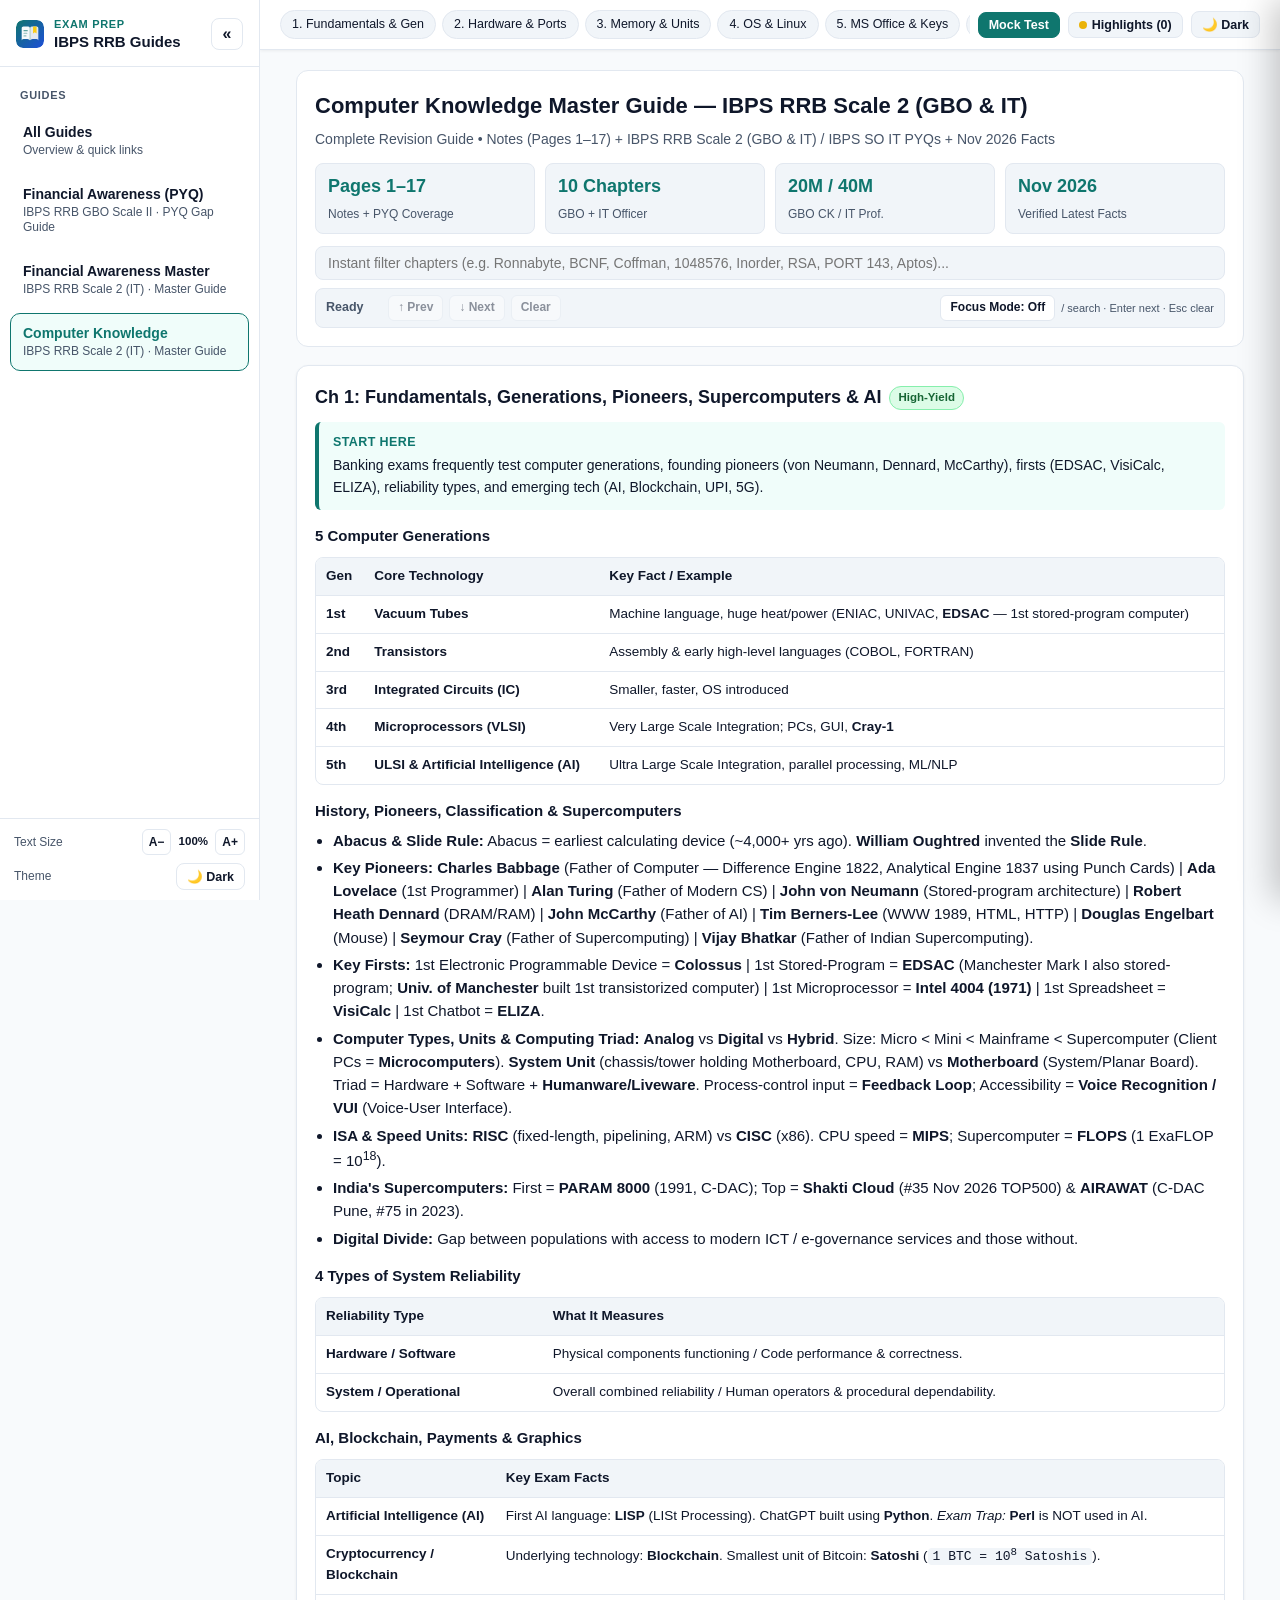
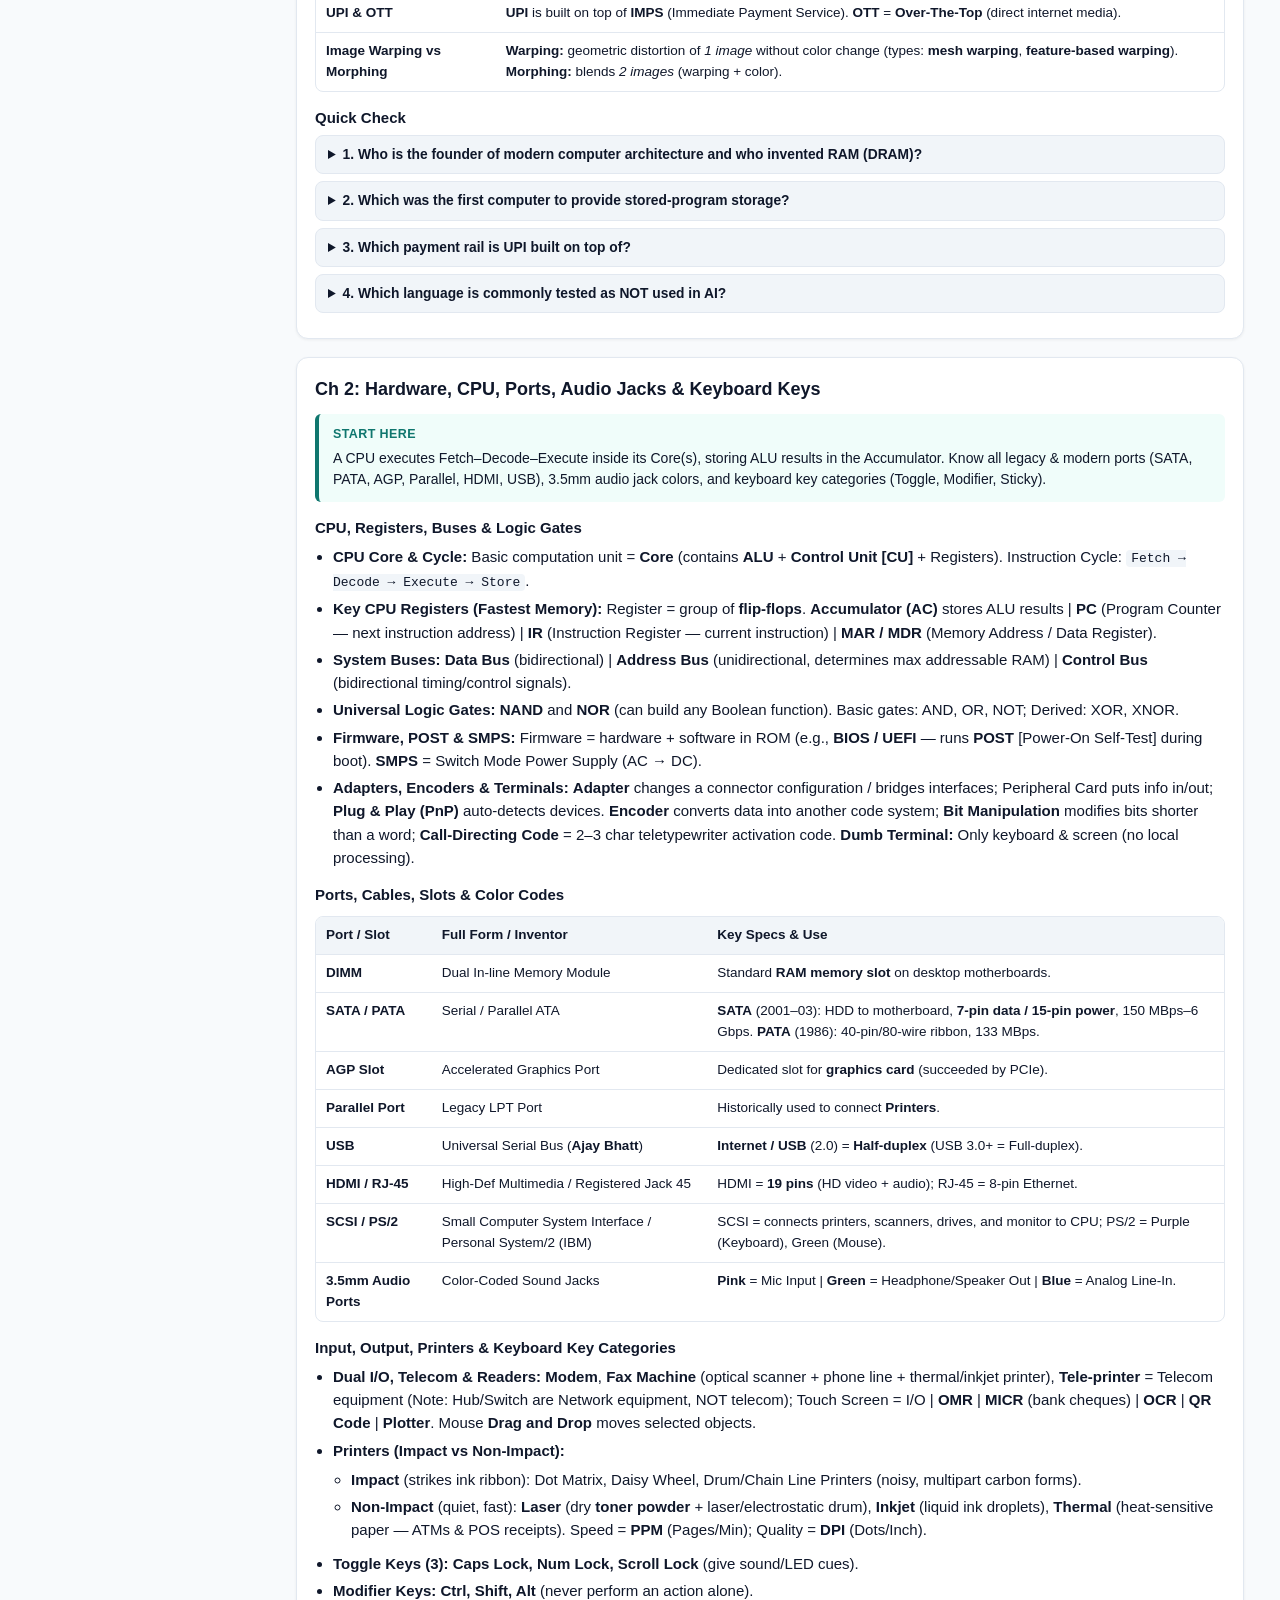
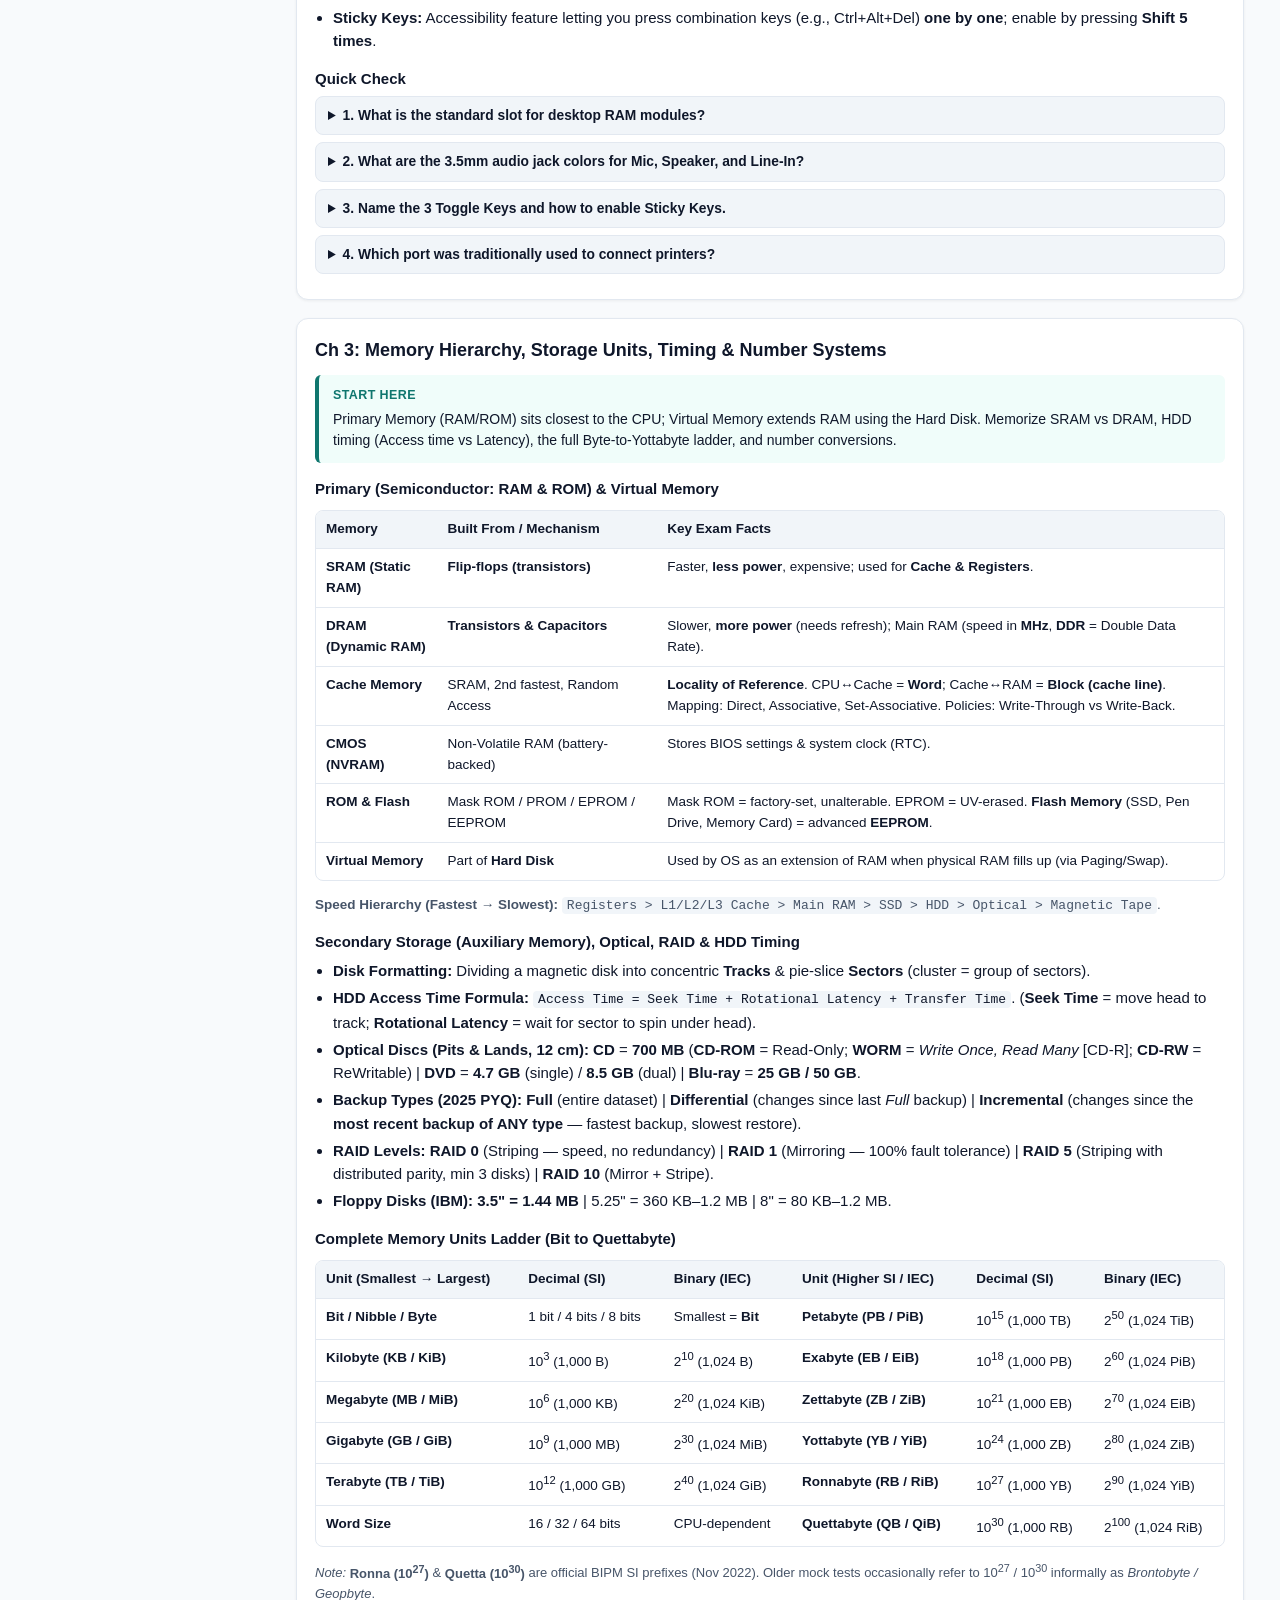
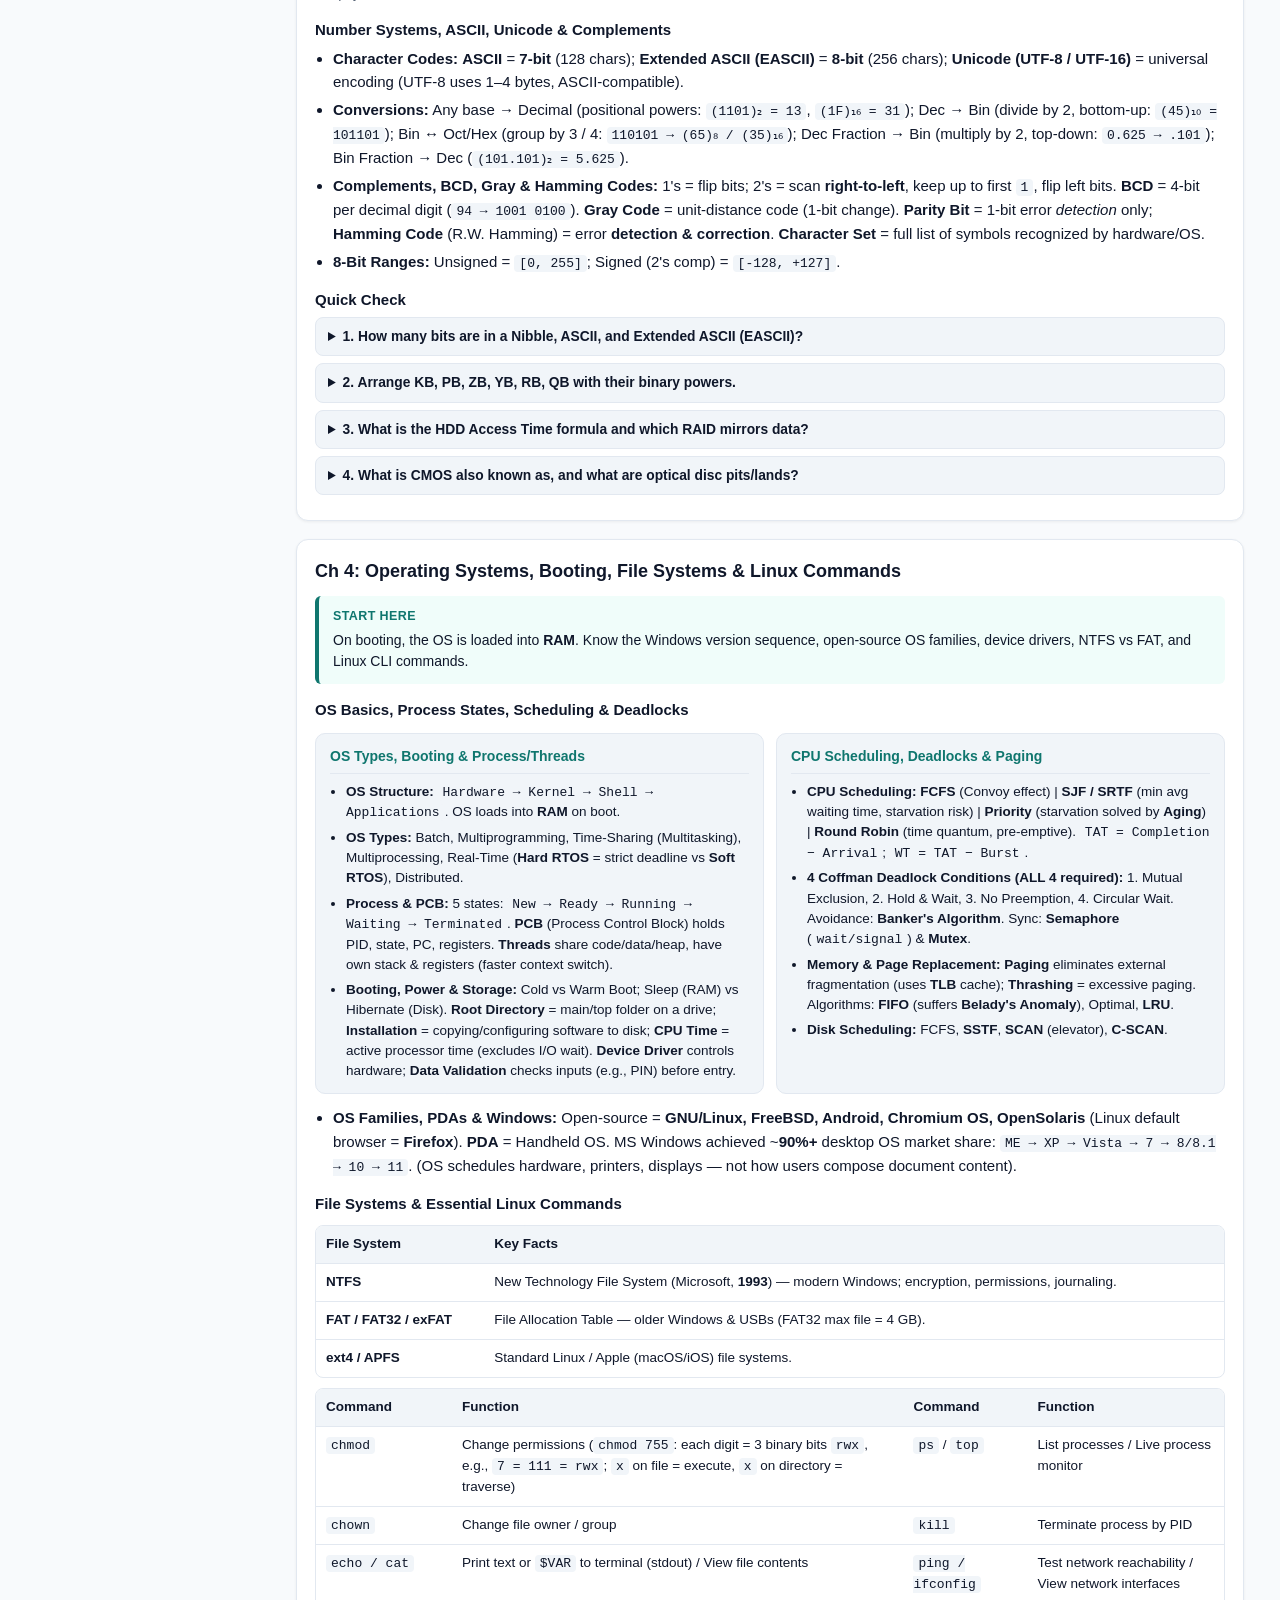
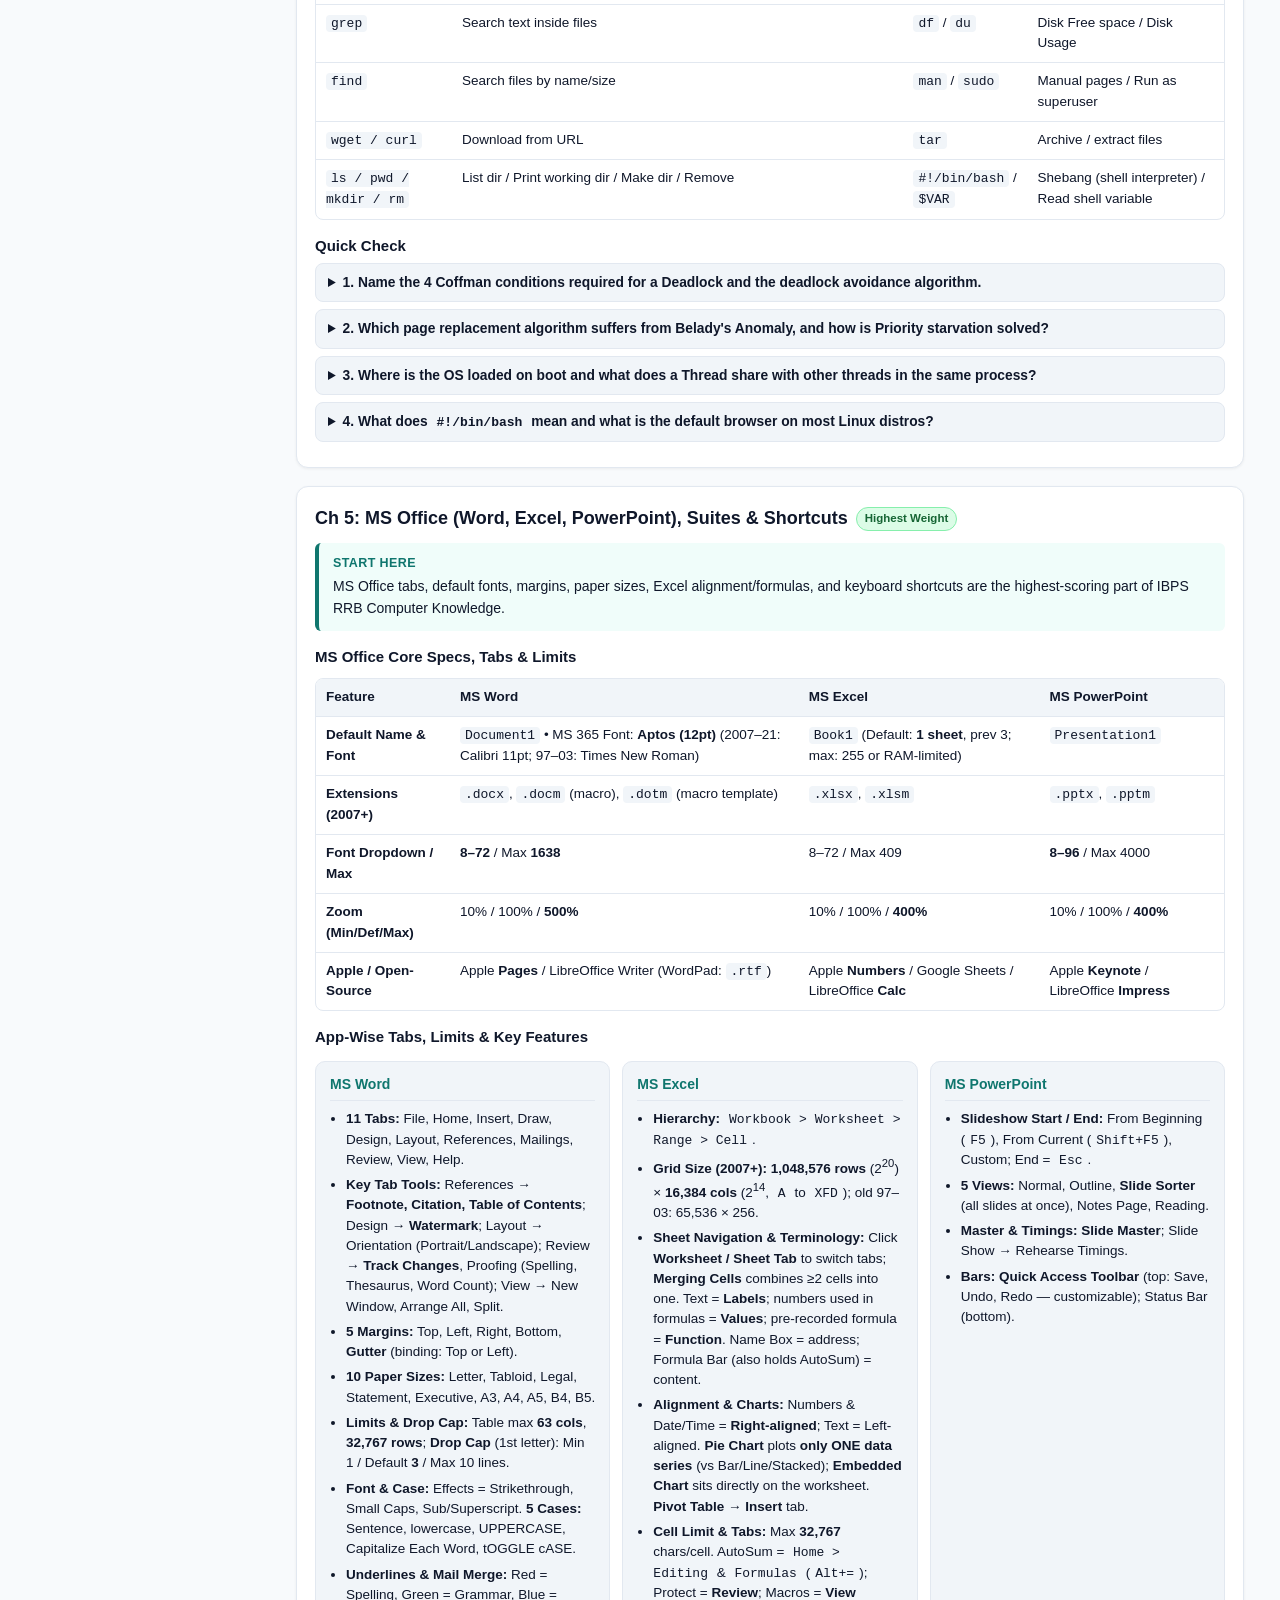
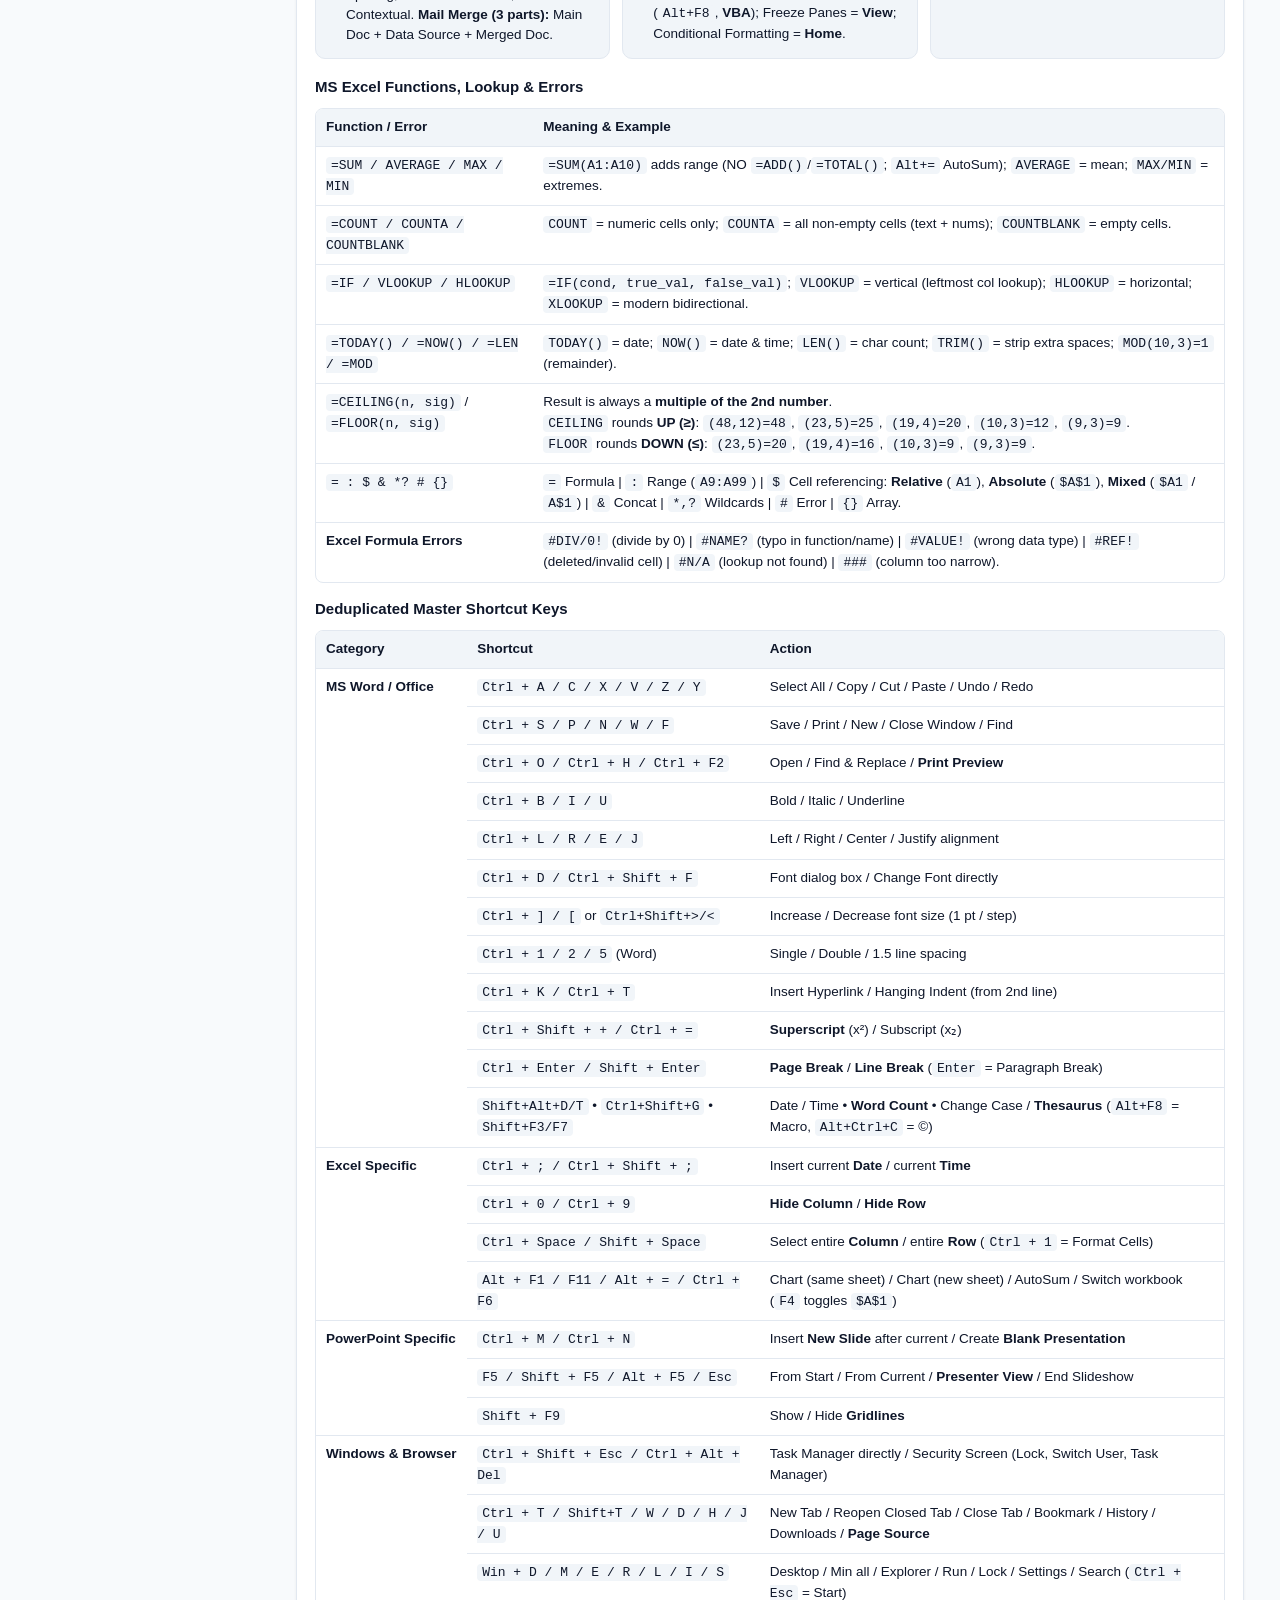
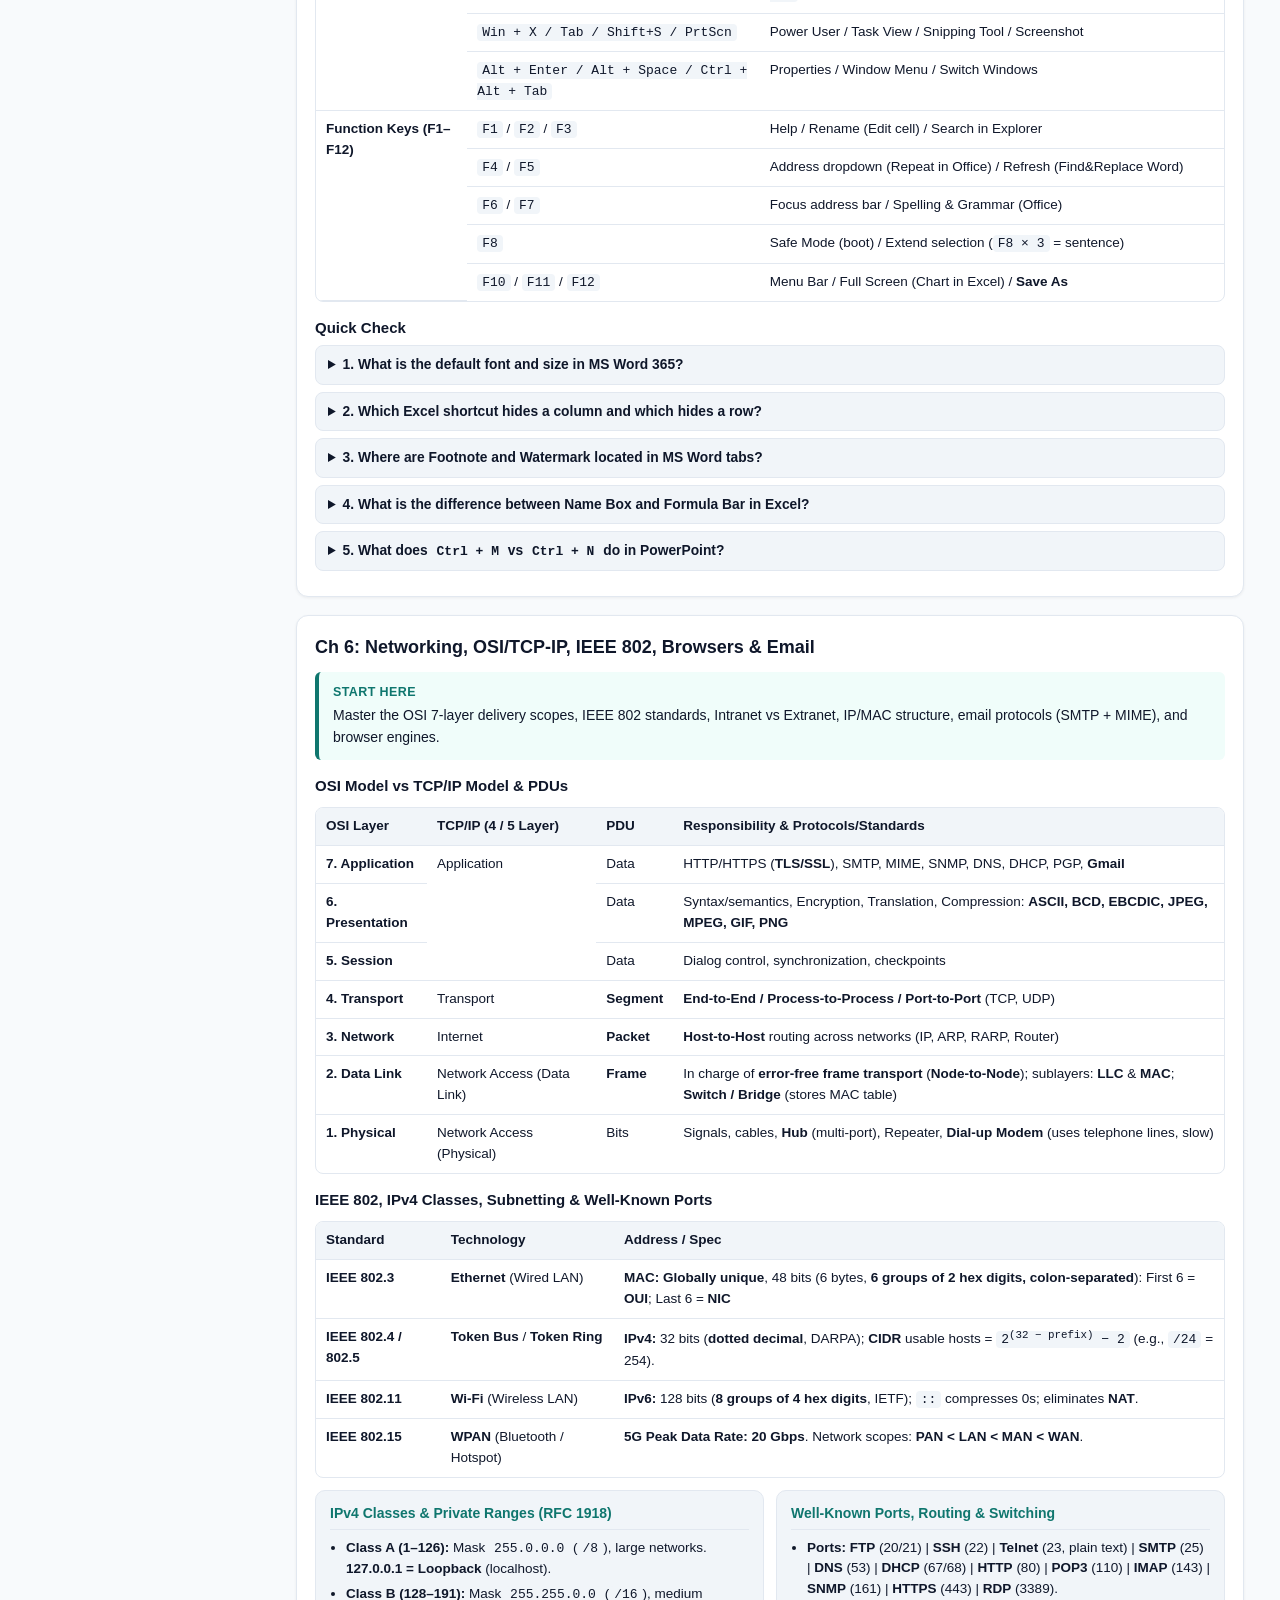
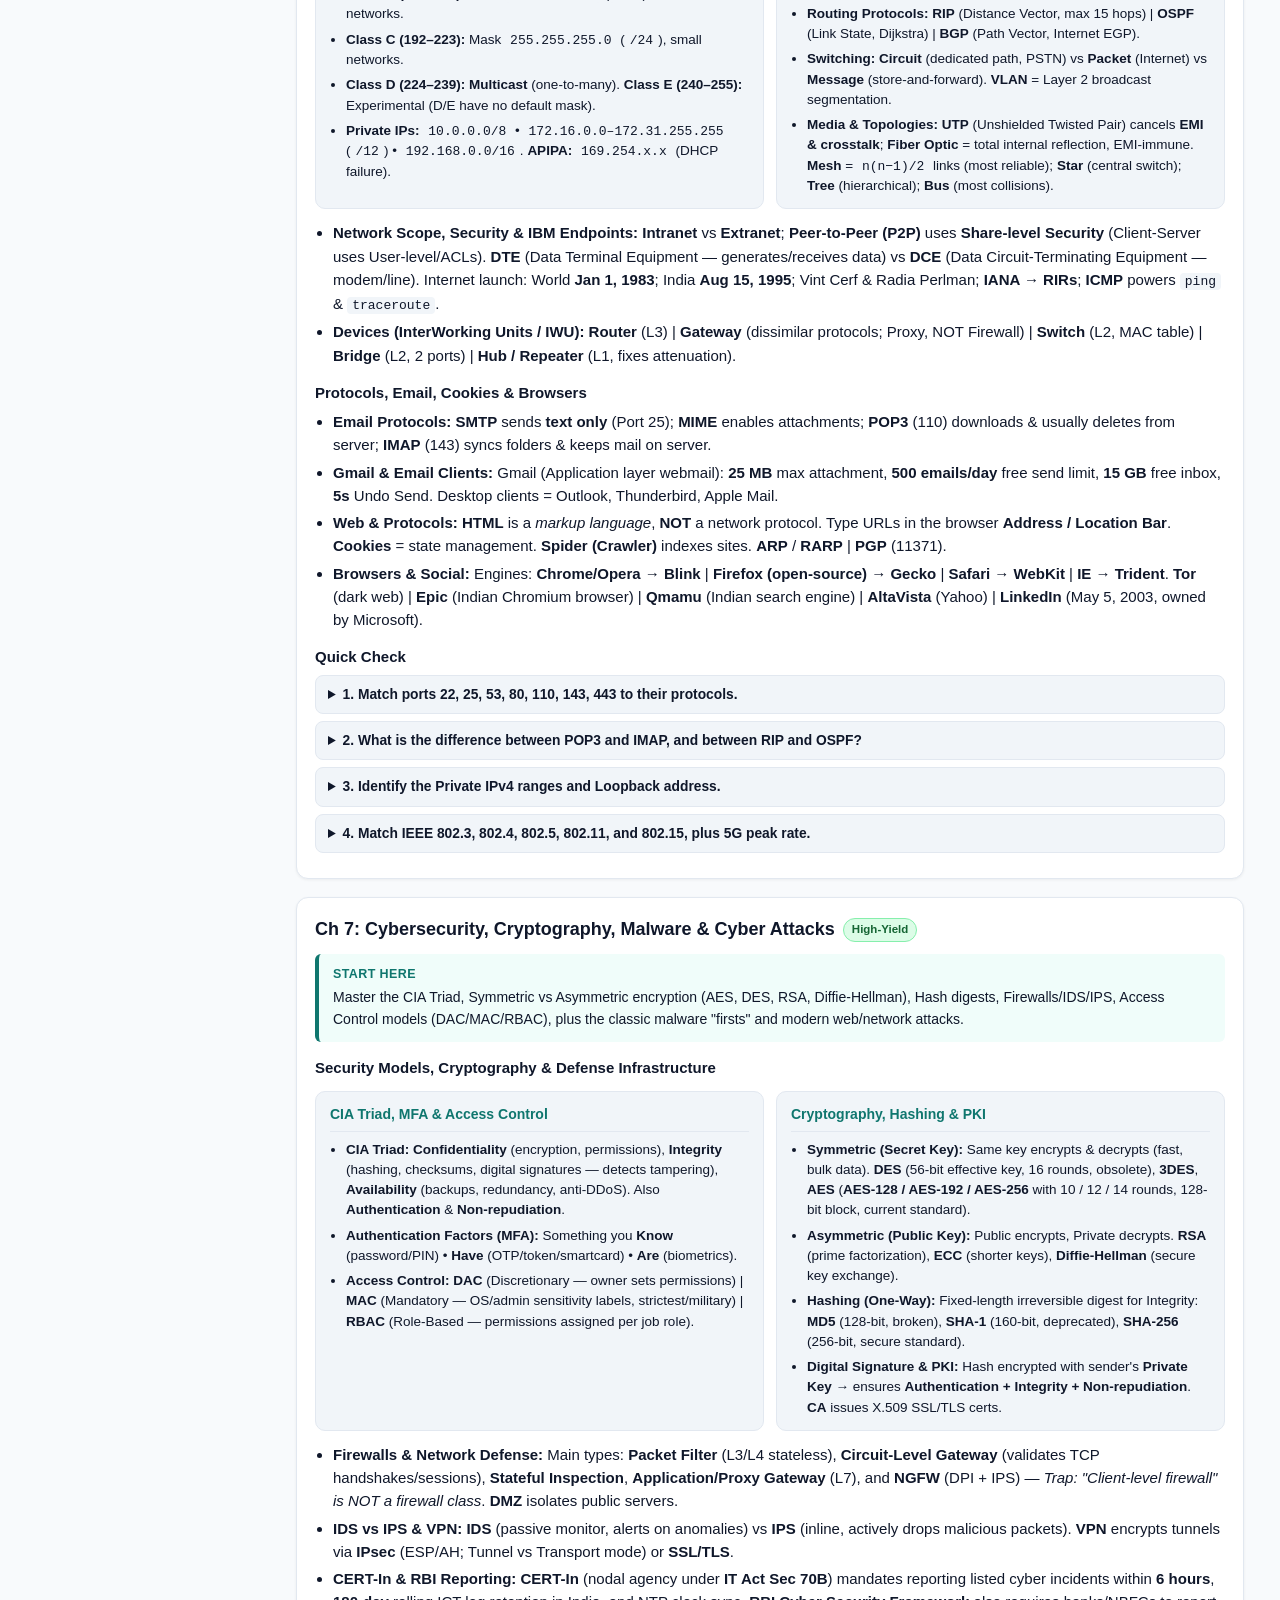
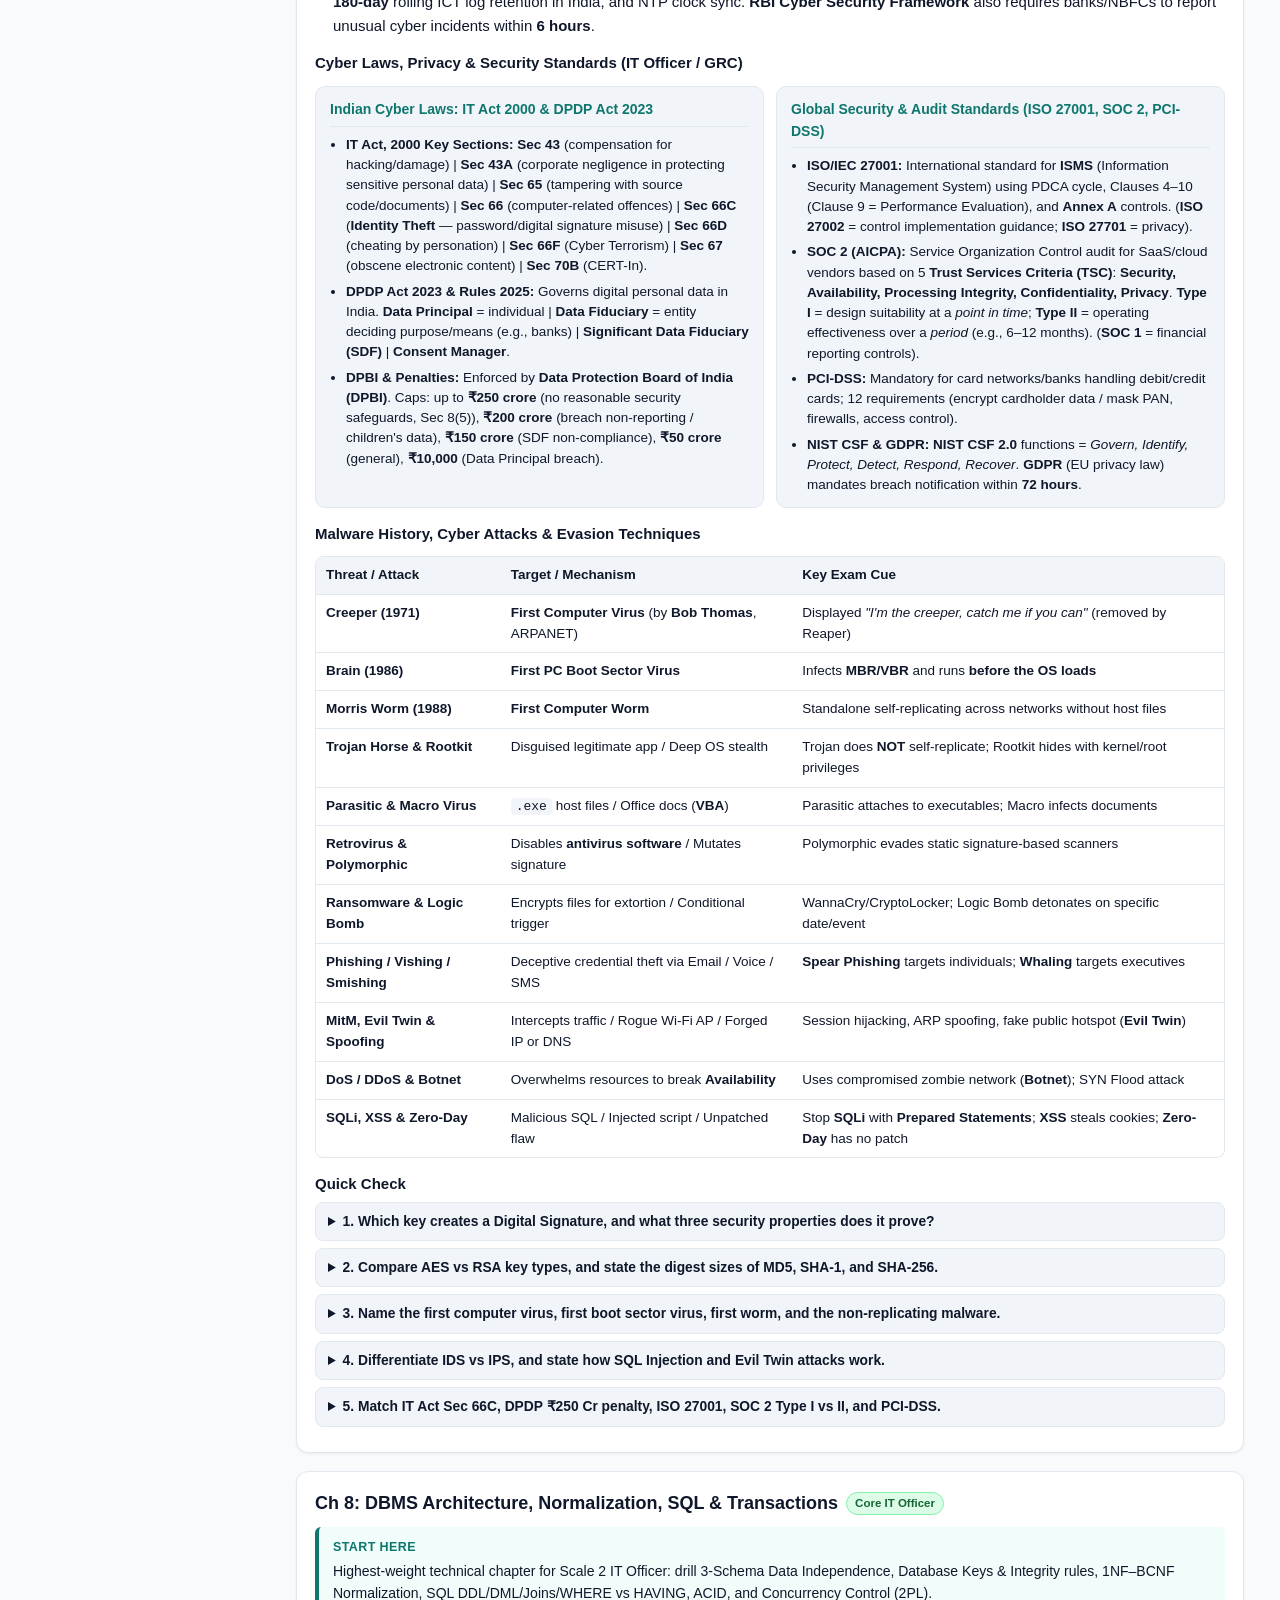
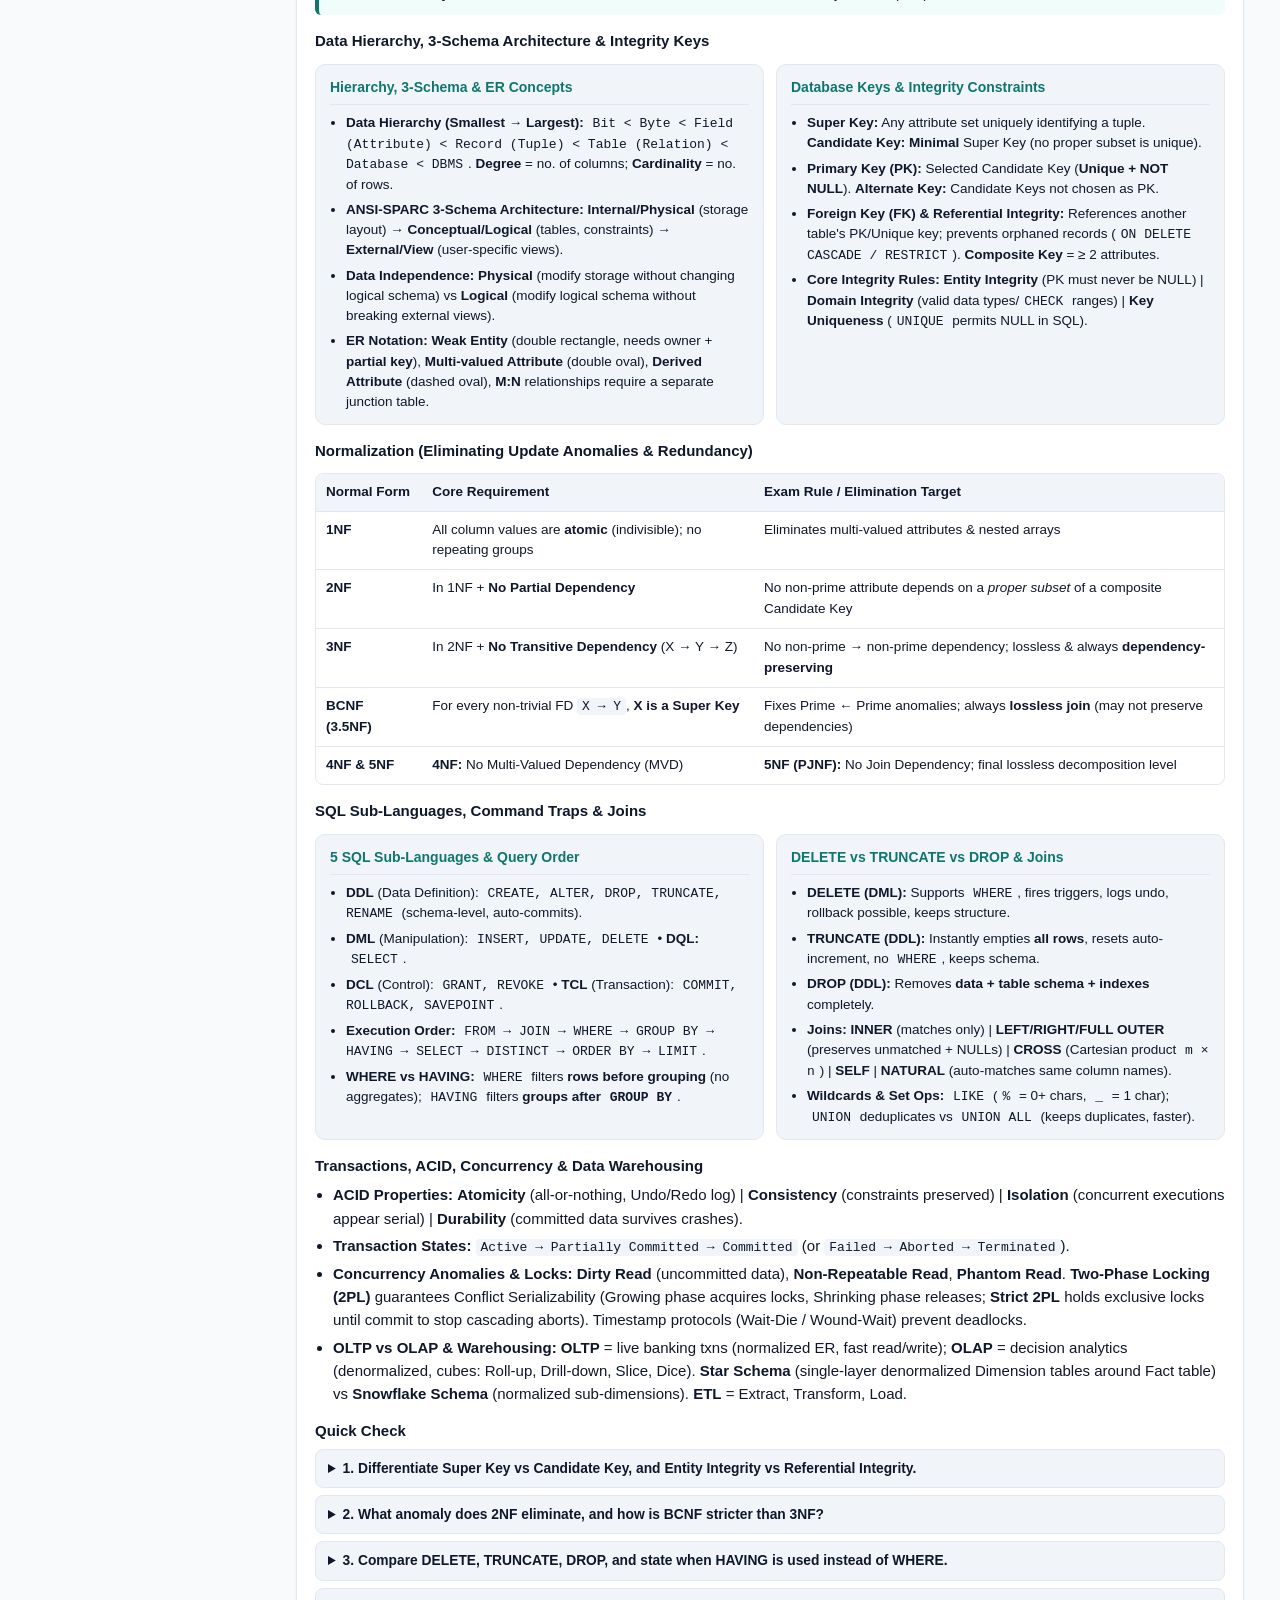
==== commit 6fcfbcfa: "Add DPDP Act 2023, IT Act 2000, ISO 27001, SOC 2, PCI-DSS & AES-256 details to Ch 7" ====
--- a/computer_knowledge_guide.html
+++ b/computer_knowledge_guide.html
@@ -789,7 +789,7 @@
       <div class="info-card">
         <h4>Cryptography, Hashing &amp; PKI</h4>
         <ul>
-          <li><strong>Symmetric (Secret Key):</strong> Same key encrypts &amp; decrypts (fast, bulk data). <strong>DES</strong> (56-bit effective key, obsolete), <strong>3DES</strong>, <strong>AES</strong> (128/192/256-bit key, 128-bit block, current standard).</li>
+          <li><strong>Symmetric (Secret Key):</strong> Same key encrypts &amp; decrypts (fast, bulk data). <strong>DES</strong> (56-bit effective key, 16 rounds, obsolete), <strong>3DES</strong>, <strong>AES</strong> (<strong>AES-128 / AES-192 / AES-256</strong> with 10 / 12 / 14 rounds, 128-bit block, current standard).</li>
           <li><strong>Asymmetric (Public Key):</strong> Public encrypts, Private decrypts. <strong>RSA</strong> (prime factorization), <strong>ECC</strong> (shorter keys), <strong>Diffie-Hellman</strong> (secure key exchange).</li>
           <li><strong>Hashing (One-Way):</strong> Fixed-length irreversible digest for Integrity: <strong>MD5</strong> (128-bit, broken), <strong>SHA-1</strong> (160-bit, deprecated), <strong>SHA-256</strong> (256-bit, secure standard).</li>
           <li><strong>Digital Signature &amp; PKI:</strong> Hash encrypted with sender's <strong>Private Key</strong> → ensures <strong>Authentication + Integrity + Non-repudiation</strong>. <strong>CA</strong> issues X.509 SSL/TLS certs.</li>
@@ -799,8 +799,29 @@
     <ul>
       <li><strong>Firewalls &amp; Network Defense:</strong> Main types: <strong>Packet Filter</strong> (L3/L4 stateless), <strong>Circuit-Level Gateway</strong> (validates TCP handshakes/sessions), <strong>Stateful Inspection</strong>, <strong>Application/Proxy Gateway</strong> (L7), and <strong>NGFW</strong> (DPI + IPS) — <em>Trap: "Client-level firewall" is NOT a firewall class</em>. <strong>DMZ</strong> isolates public servers.</li>
       <li><strong>IDS vs IPS &amp; VPN:</strong> <strong>IDS</strong> (passive monitor, alerts on anomalies) vs <strong>IPS</strong> (inline, actively drops malicious packets). <strong>VPN</strong> encrypts tunnels via <strong>IPsec</strong> (ESP/AH; Tunnel vs Transport mode) or <strong>SSL/TLS</strong>.</li>
-      <li><strong>CERT-In &amp; Compliance:</strong> <strong>CERT</strong> = Computer Emergency Response Team; <strong>CERT-In</strong> is India's national cybersecurity incident-response nodal agency under the IT Act, 2000.</li>
+      <li><strong>CERT-In &amp; RBI Reporting:</strong> <strong>CERT-In</strong> (nodal agency under <strong>IT Act Sec 70B</strong>) mandates reporting listed cyber incidents within <strong>6 hours</strong>, <strong>180-day</strong> rolling ICT log retention in India, and NTP clock sync. <strong>RBI Cyber Security Framework</strong> also requires banks/NBFCs to report unusual cyber incidents within <strong>6 hours</strong>.</li>
     </ul>
+
+    <h3>Cyber Laws, Privacy &amp; Security Standards (IT Officer / GRC)</h3>
+    <div class="info-grid">
+      <div class="info-card">
+        <h4>Indian Cyber Laws: IT Act 2000 &amp; DPDP Act 2023</h4>
+        <ul>
+          <li><strong>IT Act, 2000 Key Sections:</strong> <strong>Sec 43</strong> (compensation for hacking/damage) | <strong>Sec 43A</strong> (corporate negligence in protecting sensitive personal data) | <strong>Sec 65</strong> (tampering with source code/documents) | <strong>Sec 66</strong> (computer-related offences) | <strong>Sec 66C</strong> (<strong>Identity Theft</strong> — password/digital signature misuse) | <strong>Sec 66D</strong> (cheating by personation) | <strong>Sec 66F</strong> (Cyber Terrorism) | <strong>Sec 67</strong> (obscene electronic content) | <strong>Sec 70B</strong> (CERT-In).</li>
+          <li><strong>DPDP Act 2023 &amp; Rules 2025:</strong> Governs digital personal data in India. <strong>Data Principal</strong> = individual | <strong>Data Fiduciary</strong> = entity deciding purpose/means (e.g., banks) | <strong>Significant Data Fiduciary (SDF)</strong> | <strong>Consent Manager</strong>.</li>
+          <li><strong>DPBI &amp; Penalties:</strong> Enforced by <strong>Data Protection Board of India (DPBI)</strong>. Caps: up to <strong>₹250 crore</strong> (no reasonable security safeguards, Sec 8(5)), <strong>₹200 crore</strong> (breach non-reporting / children's data), <strong>₹150 crore</strong> (SDF non-compliance), <strong>₹50 crore</strong> (general), <strong>₹10,000</strong> (Data Principal breach).</li>
+        </ul>
+      </div>
+      <div class="info-card">
+        <h4>Global Security &amp; Audit Standards (ISO 27001, SOC 2, PCI-DSS)</h4>
+        <ul>
+          <li><strong>ISO/IEC 27001:</strong> International standard for <strong>ISMS</strong> (Information Security Management System) using PDCA cycle, Clauses 4–10 (Clause 9 = Performance Evaluation), and <strong>Annex A</strong> controls. (<strong>ISO 27002</strong> = control implementation guidance; <strong>ISO 27701</strong> = privacy).</li>
+          <li><strong>SOC 2 (AICPA):</strong> Service Organization Control audit for SaaS/cloud vendors based on 5 <strong>Trust Services Criteria (TSC)</strong>: <strong>Security, Availability, Processing Integrity, Confidentiality, Privacy</strong>. <strong>Type I</strong> = design suitability at a <em>point in time</em>; <strong>Type II</strong> = operating effectiveness over a <em>period</em> (e.g., 6–12 months). (<strong>SOC 1</strong> = financial reporting controls).</li>
+          <li><strong>PCI-DSS:</strong> Mandatory for card networks/banks handling debit/credit cards; 12 requirements (encrypt cardholder data / mask PAN, firewalls, access control).</li>
+          <li><strong>NIST CSF &amp; GDPR:</strong> <strong>NIST CSF 2.0</strong> functions = <em>Govern, Identify, Protect, Detect, Respond, Recover</em>. <strong>GDPR</strong> (EU privacy law) mandates breach notification within <strong>72 hours</strong>.</li>
+        </ul>
+      </div>
+    </div>
 
     <h3>Malware History, Cyber Attacks &amp; Evasion Techniques</h3>
     <div class="table-wrap">
@@ -827,6 +848,7 @@
     <details><summary>2. Compare AES vs RSA key types, and state the digest sizes of MD5, SHA-1, and SHA-256.</summary>AES is Symmetric (shared secret key: 128/192/256-bit); RSA is Asymmetric (public/private key pair). Digest bits: MD5 = 128, SHA-1 = 160, SHA-256 = 256.</details>
     <details><summary>3. Name the first computer virus, first boot sector virus, first worm, and the non-replicating malware.</summary>Creeper (1971), Brain (1986), Morris Worm (1988); Trojan Horse does NOT self-replicate.</details>
     <details><summary>4. Differentiate IDS vs IPS, and state how SQL Injection and Evil Twin attacks work.</summary>IDS monitors passively and alerts; IPS sits inline and blocks traffic. SQLi injects malicious queries into inputs (blocked by prepared statements); Evil Twin sets up a rogue Wi-Fi AP to intercept users.</details>
+    <details><summary>5. Match IT Act Sec 66C, DPDP ₹250 Cr penalty, ISO 27001, SOC 2 Type I vs II, and PCI-DSS.</summary>Sec 66C = Identity Theft; ₹250 Cr = failure to keep reasonable security safeguards under DPDP Act; ISO 27001 = ISMS standard; SOC 2 Type I = point-in-time design vs Type II = period operating effectiveness; PCI-DSS = cardholder data/PAN security.</details>
   </section>
 
   <!-- CH 8 -->
@@ -1102,6 +1124,8 @@
           <tr><td><strong>VLAN / WWW / 2PL</strong></td><td>Virtual Local Area Network / World Wide Web / Two-Phase Locking</td><td><strong>RB / QB</strong></td><td>Ronnabyte (10²⁷) / Quettabyte (10³⁰)</td></tr>
           <tr><td><strong>CAD / CAM / CASE</strong></td><td>Computer-Aided Design / Manufacturing / Software Engineering</td><td><strong>DTE / DCE / DTP</strong></td><td>Data Terminal / Circuit-Terminating Equip. / Desktop Publishing</td></tr>
           <tr><td><strong>IWU / PDA / VUI</strong></td><td>InterWorking Unit / Personal Digital Assistant / Voice-User Interface</td><td><strong>UTP / WORM</strong></td><td>Unshielded Twisted Pair / Write Once, Read Many</td></tr>
+          <tr><td><strong>DPDP / DPBI / GDPR</strong></td><td>Digital Personal Data Protection / Data Protection Board of India / General Data Protection Regulation</td><td><strong>ISMS / ISO / NIST</strong></td><td>Info Security Mgmt System / Intl Org. for Standardization / National Inst. of Standards &amp; Tech</td></tr>
+          <tr><td><strong>PCI-DSS / SOC / TSC</strong></td><td>Payment Card Industry Data Security Standard / Service Org. Control / Trust Services Criteria</td><td><strong>SDF / GRC</strong></td><td>Significant Data Fiduciary / Governance, Risk &amp; Compliance</td></tr>
         </tbody>
       </table>
     </div>
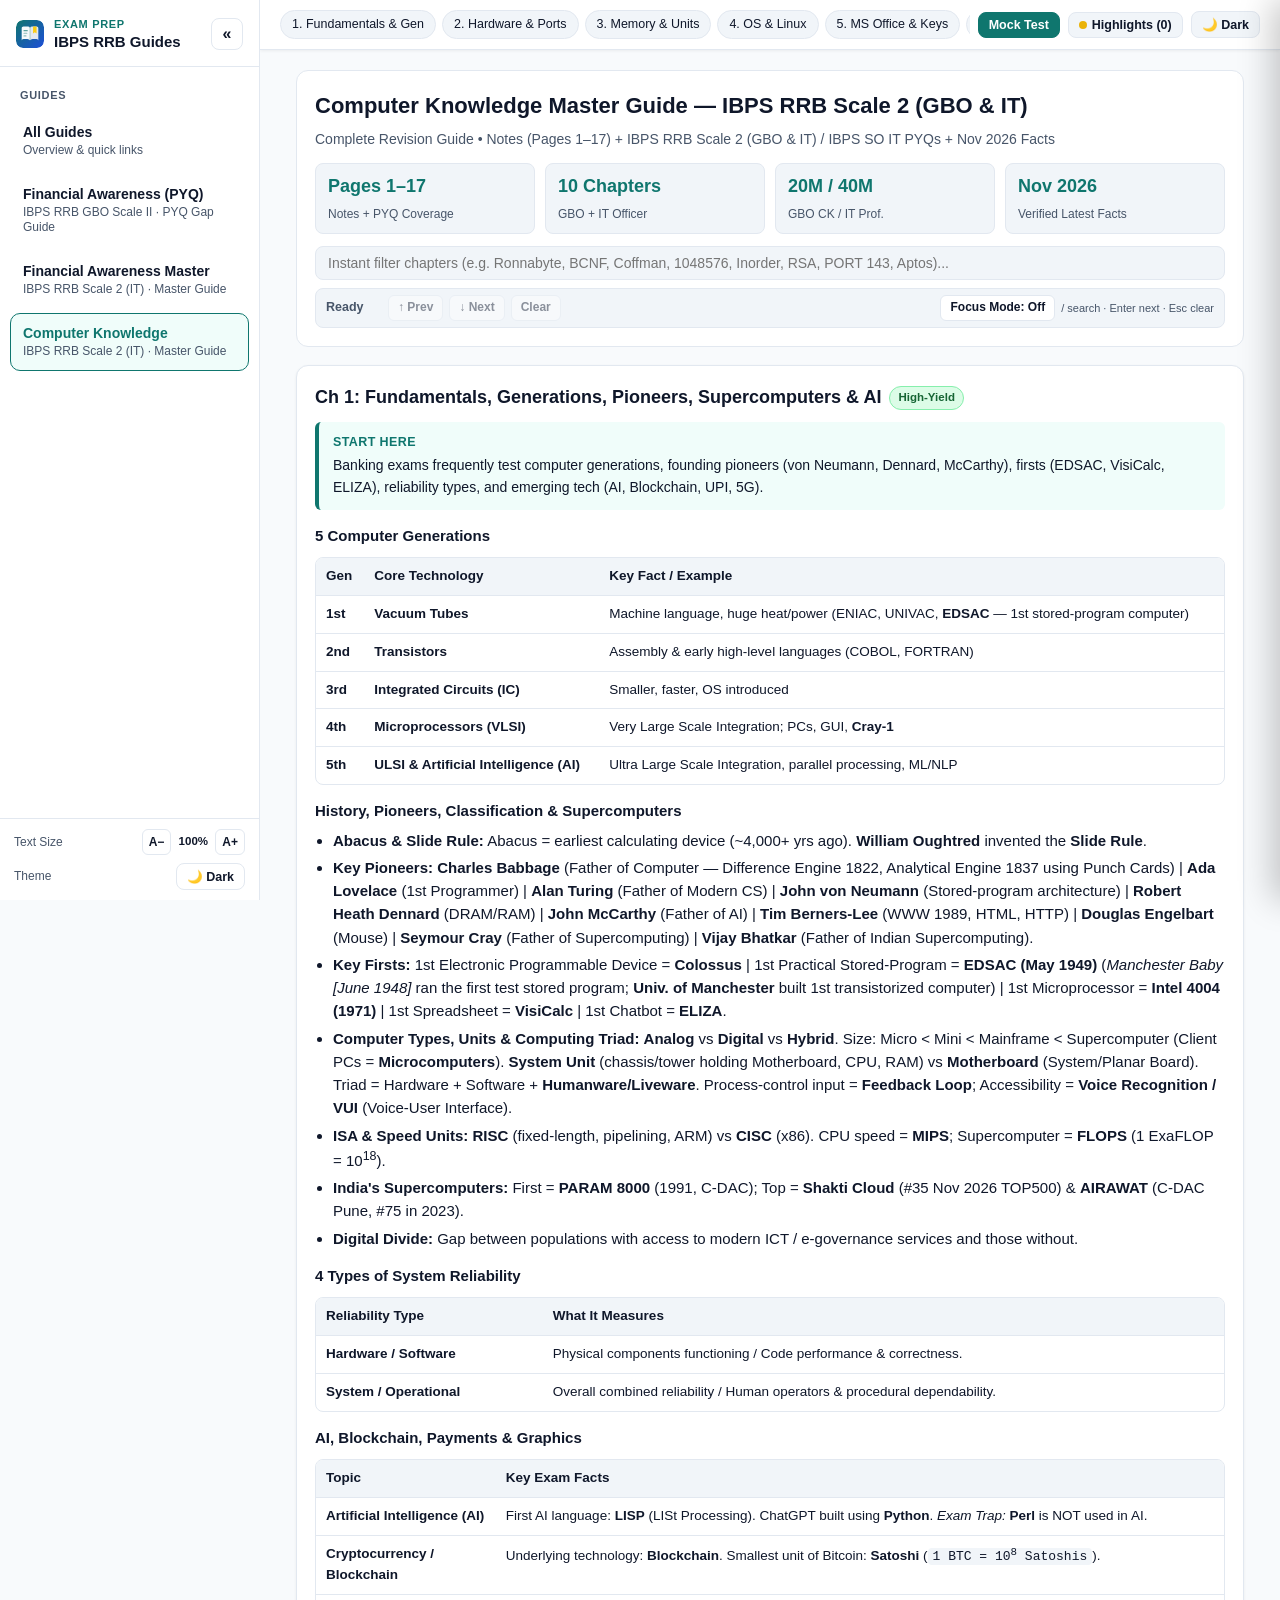
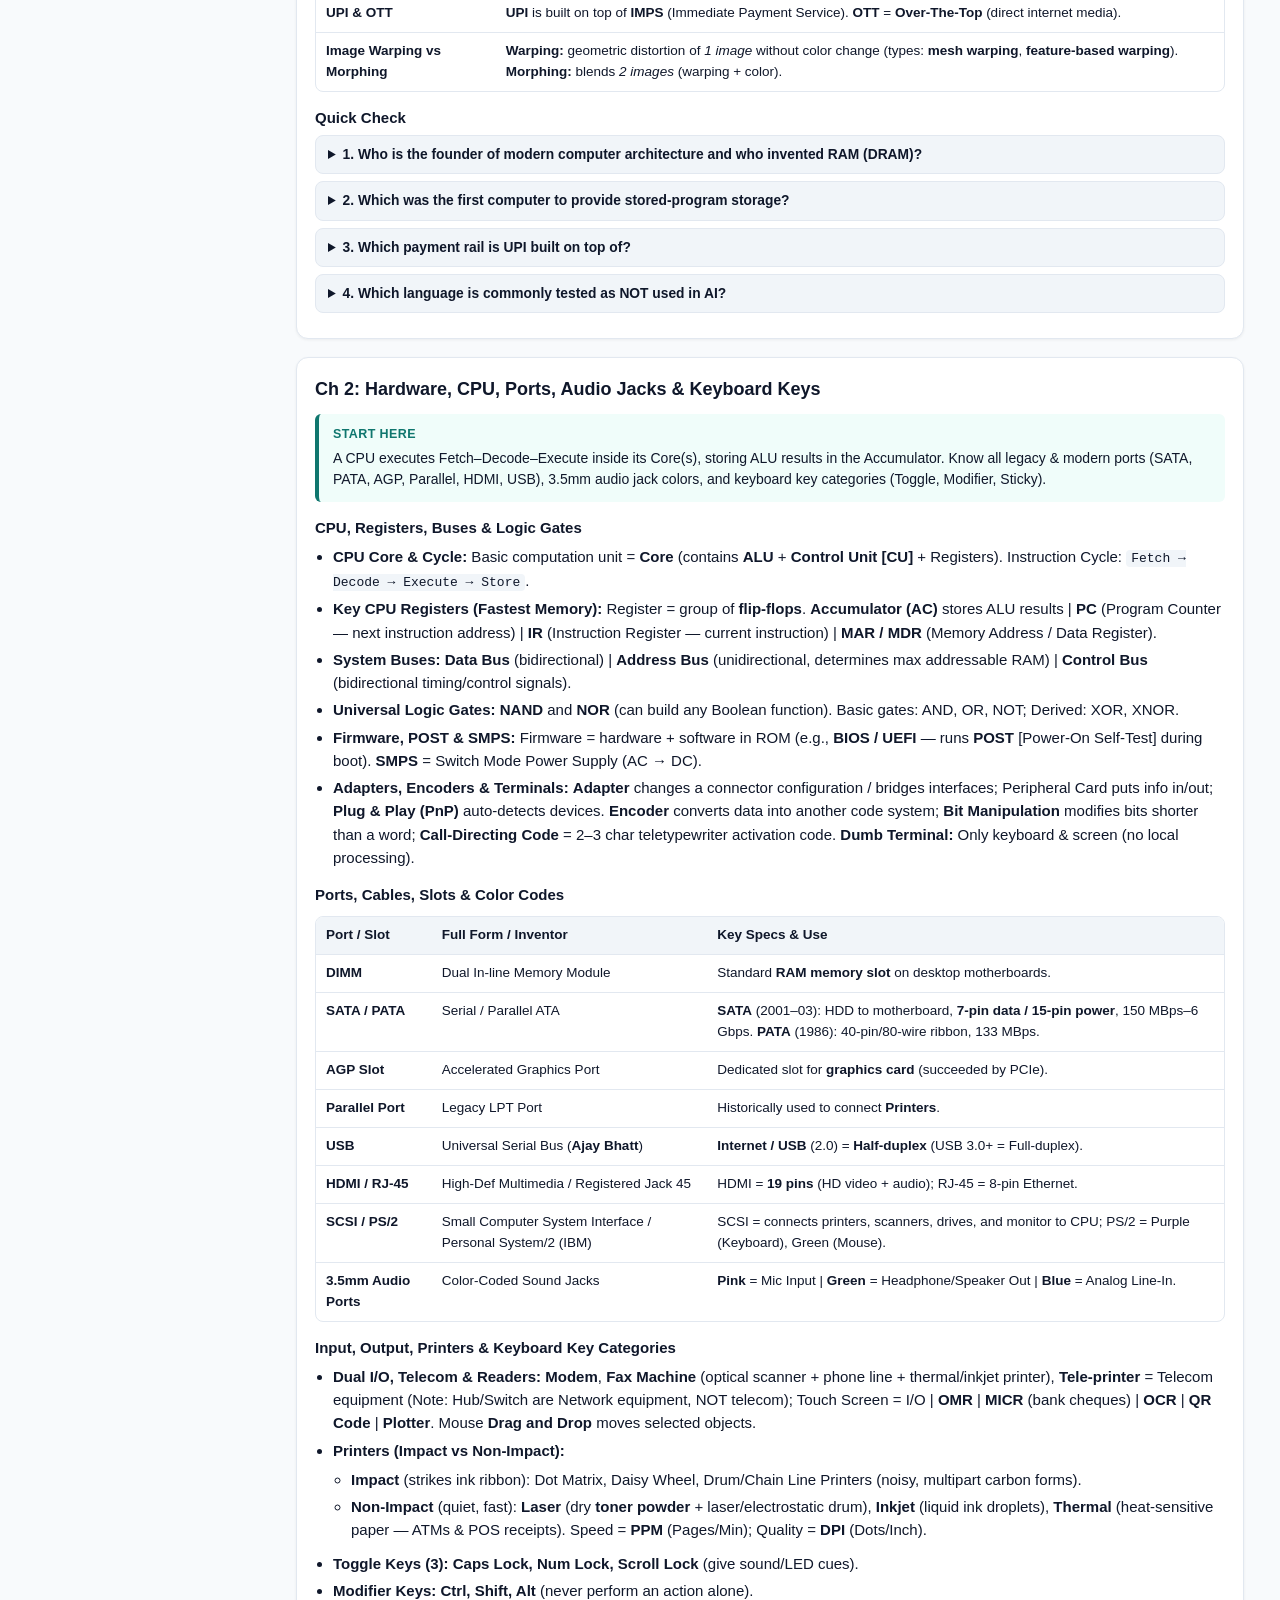
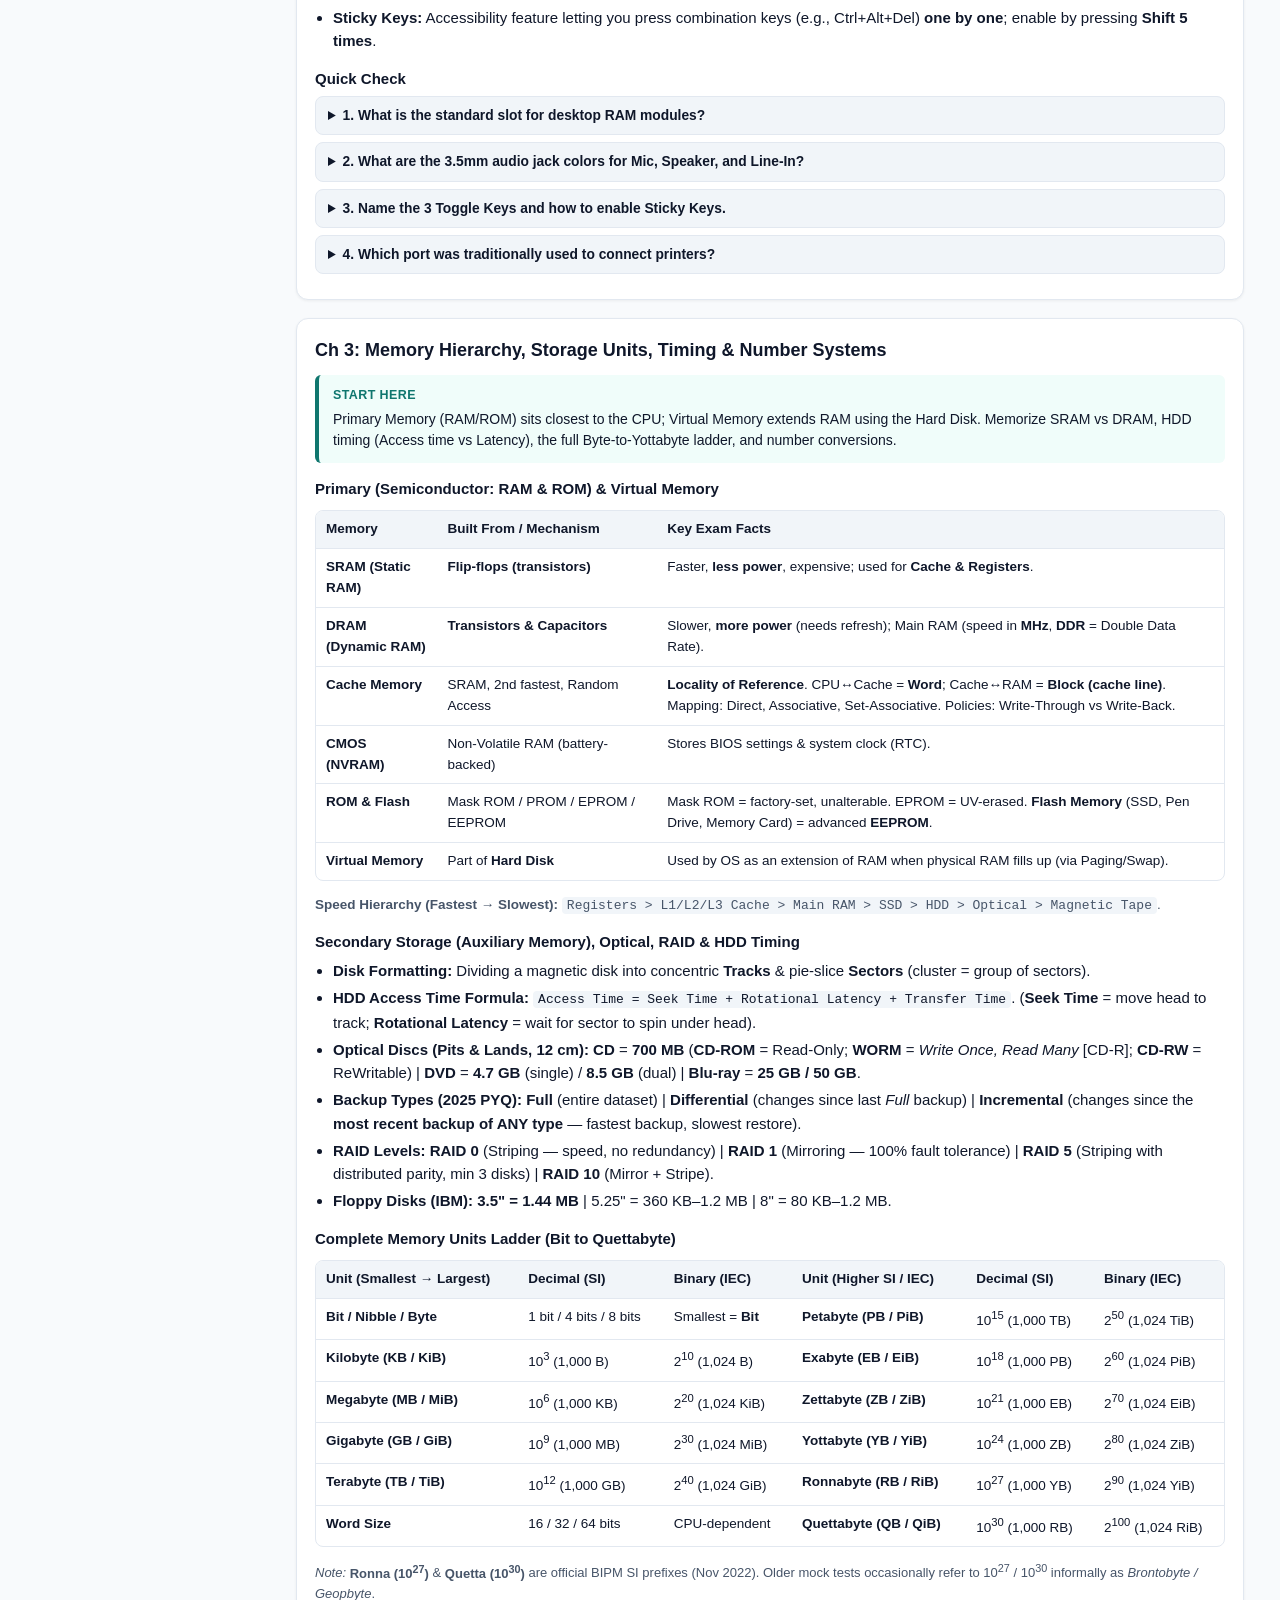
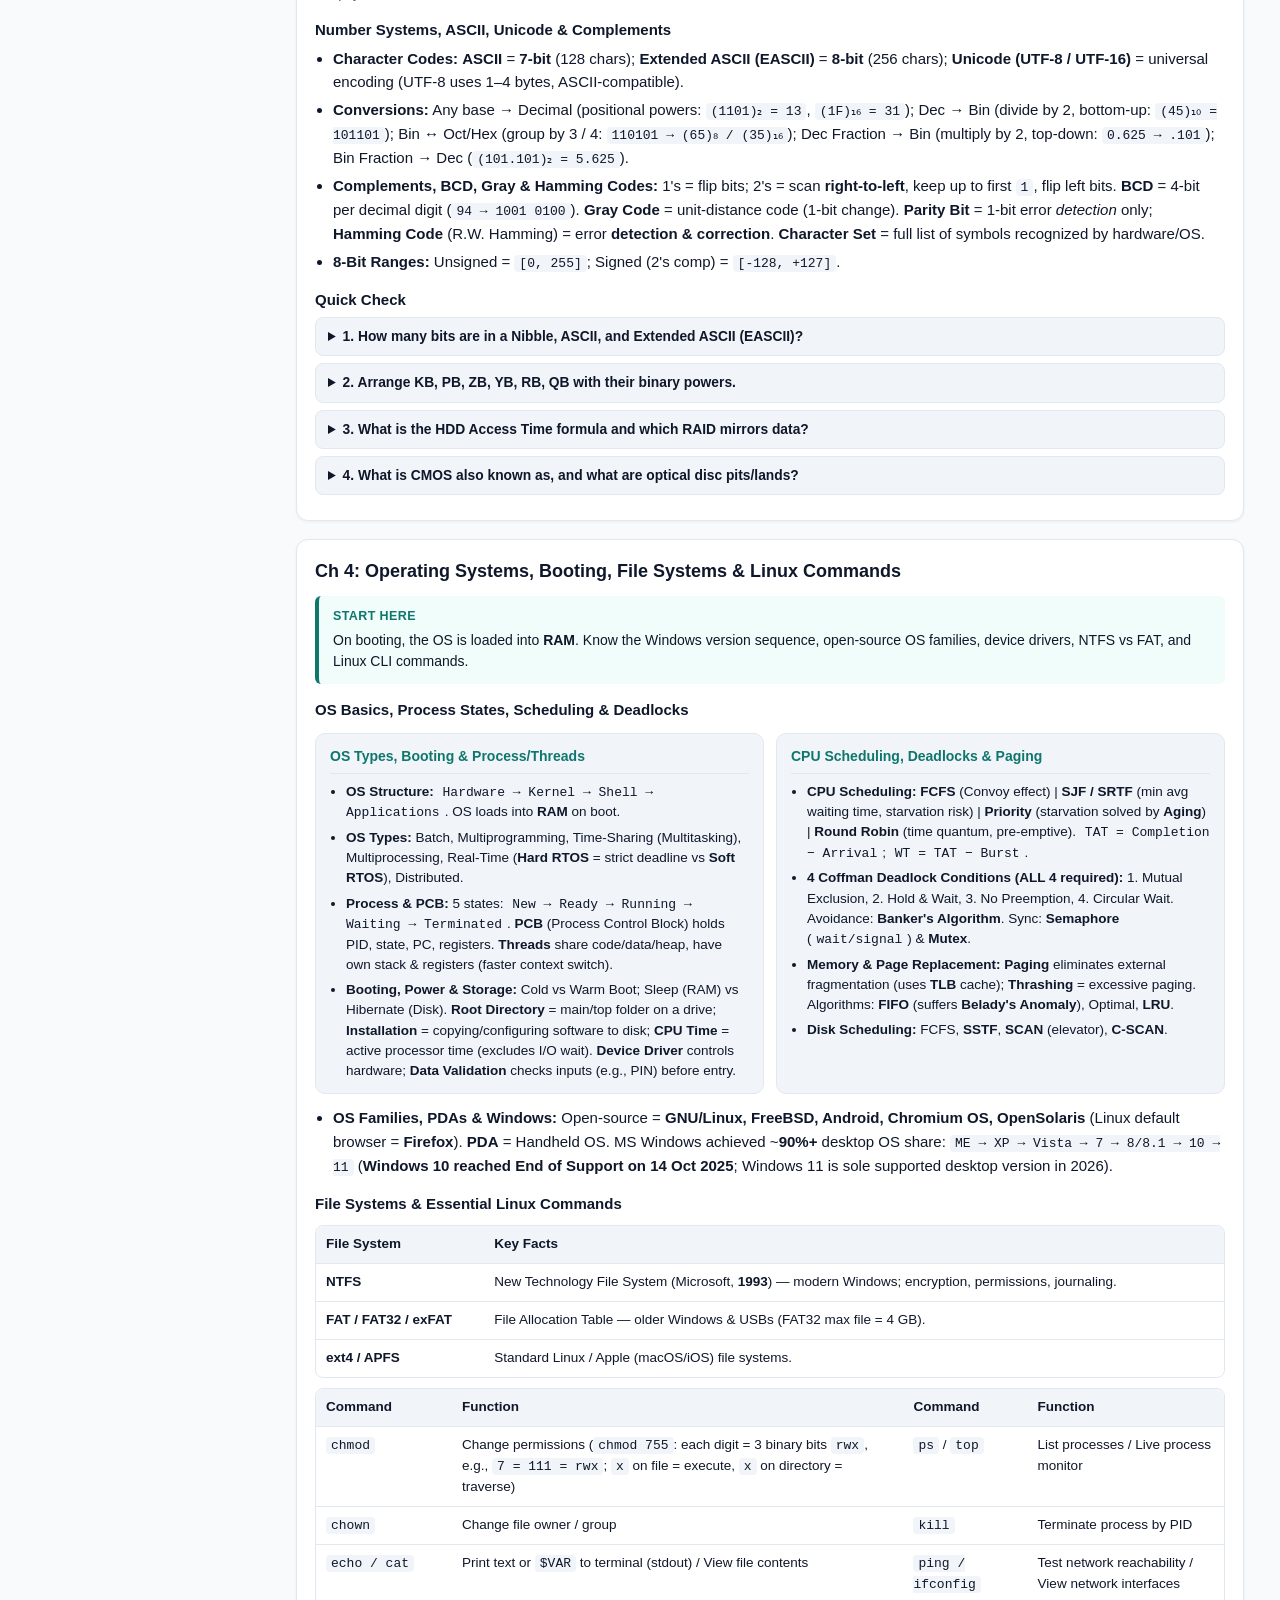
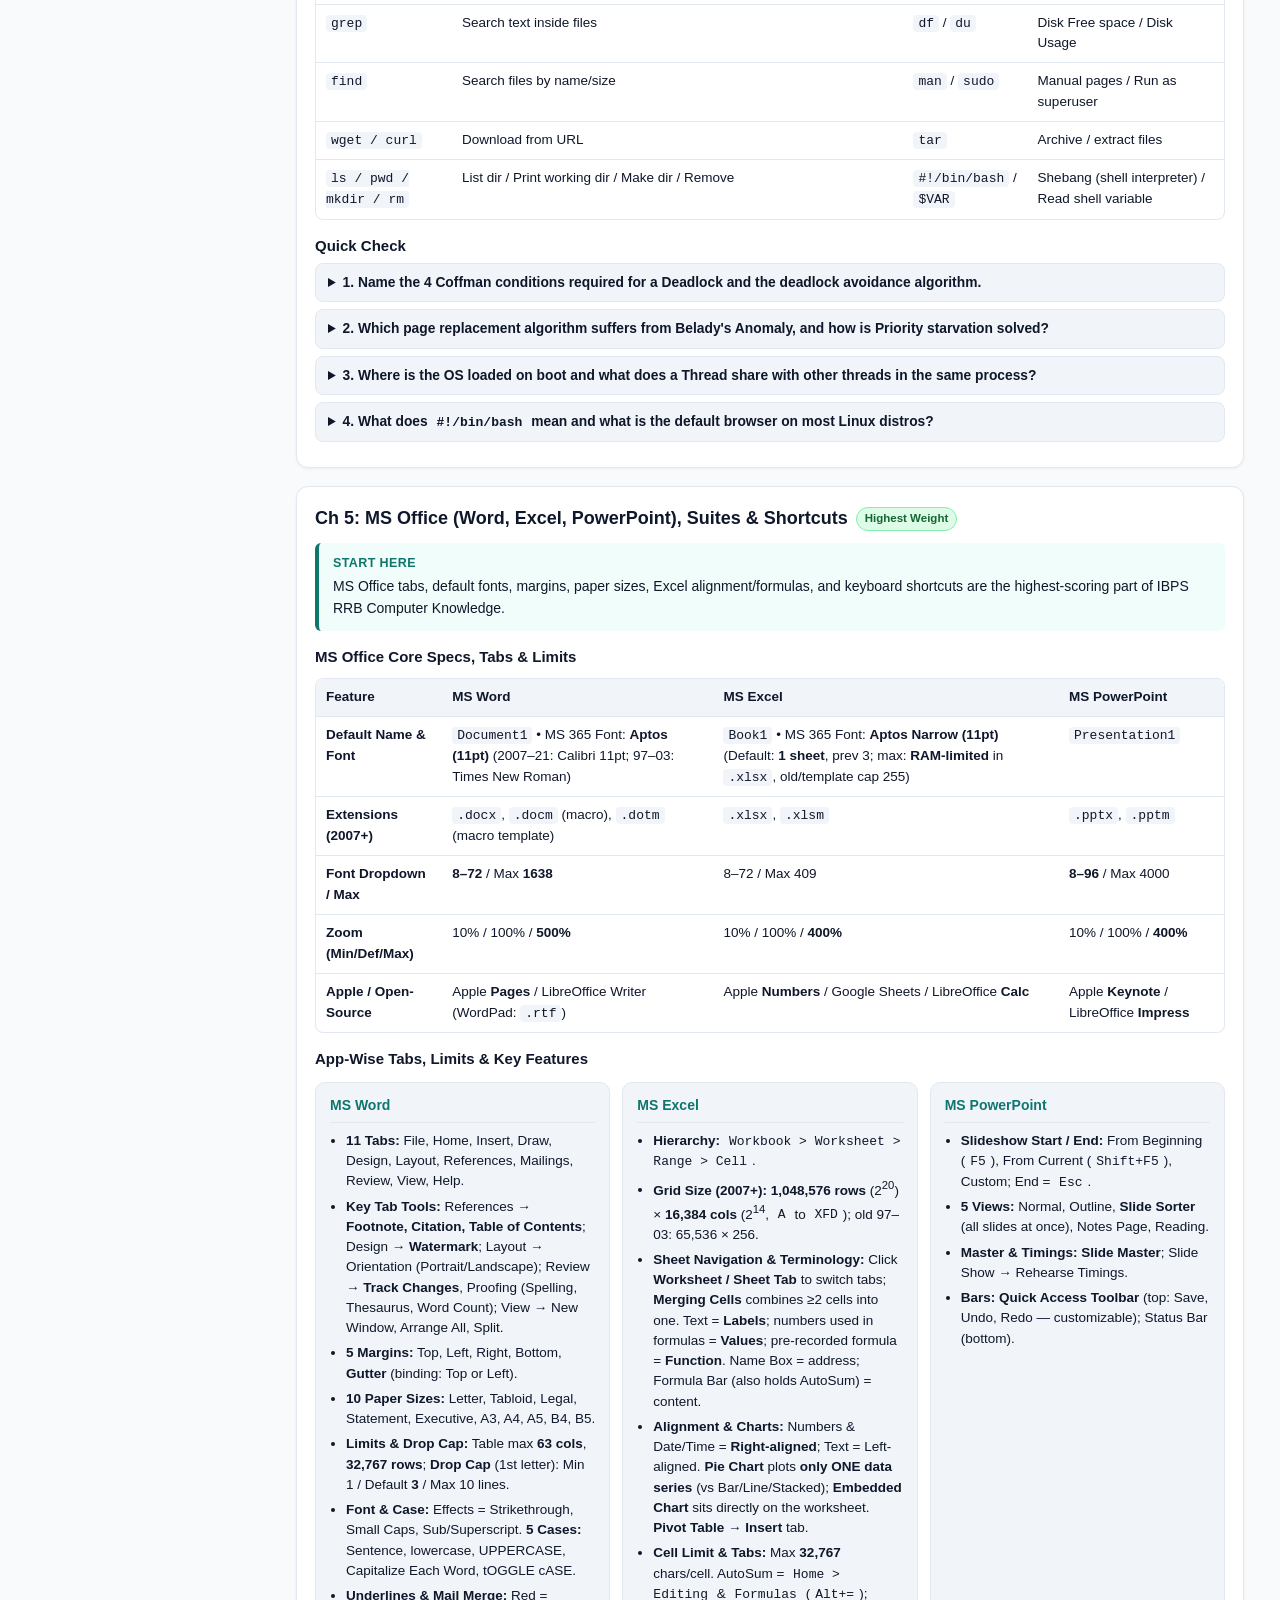
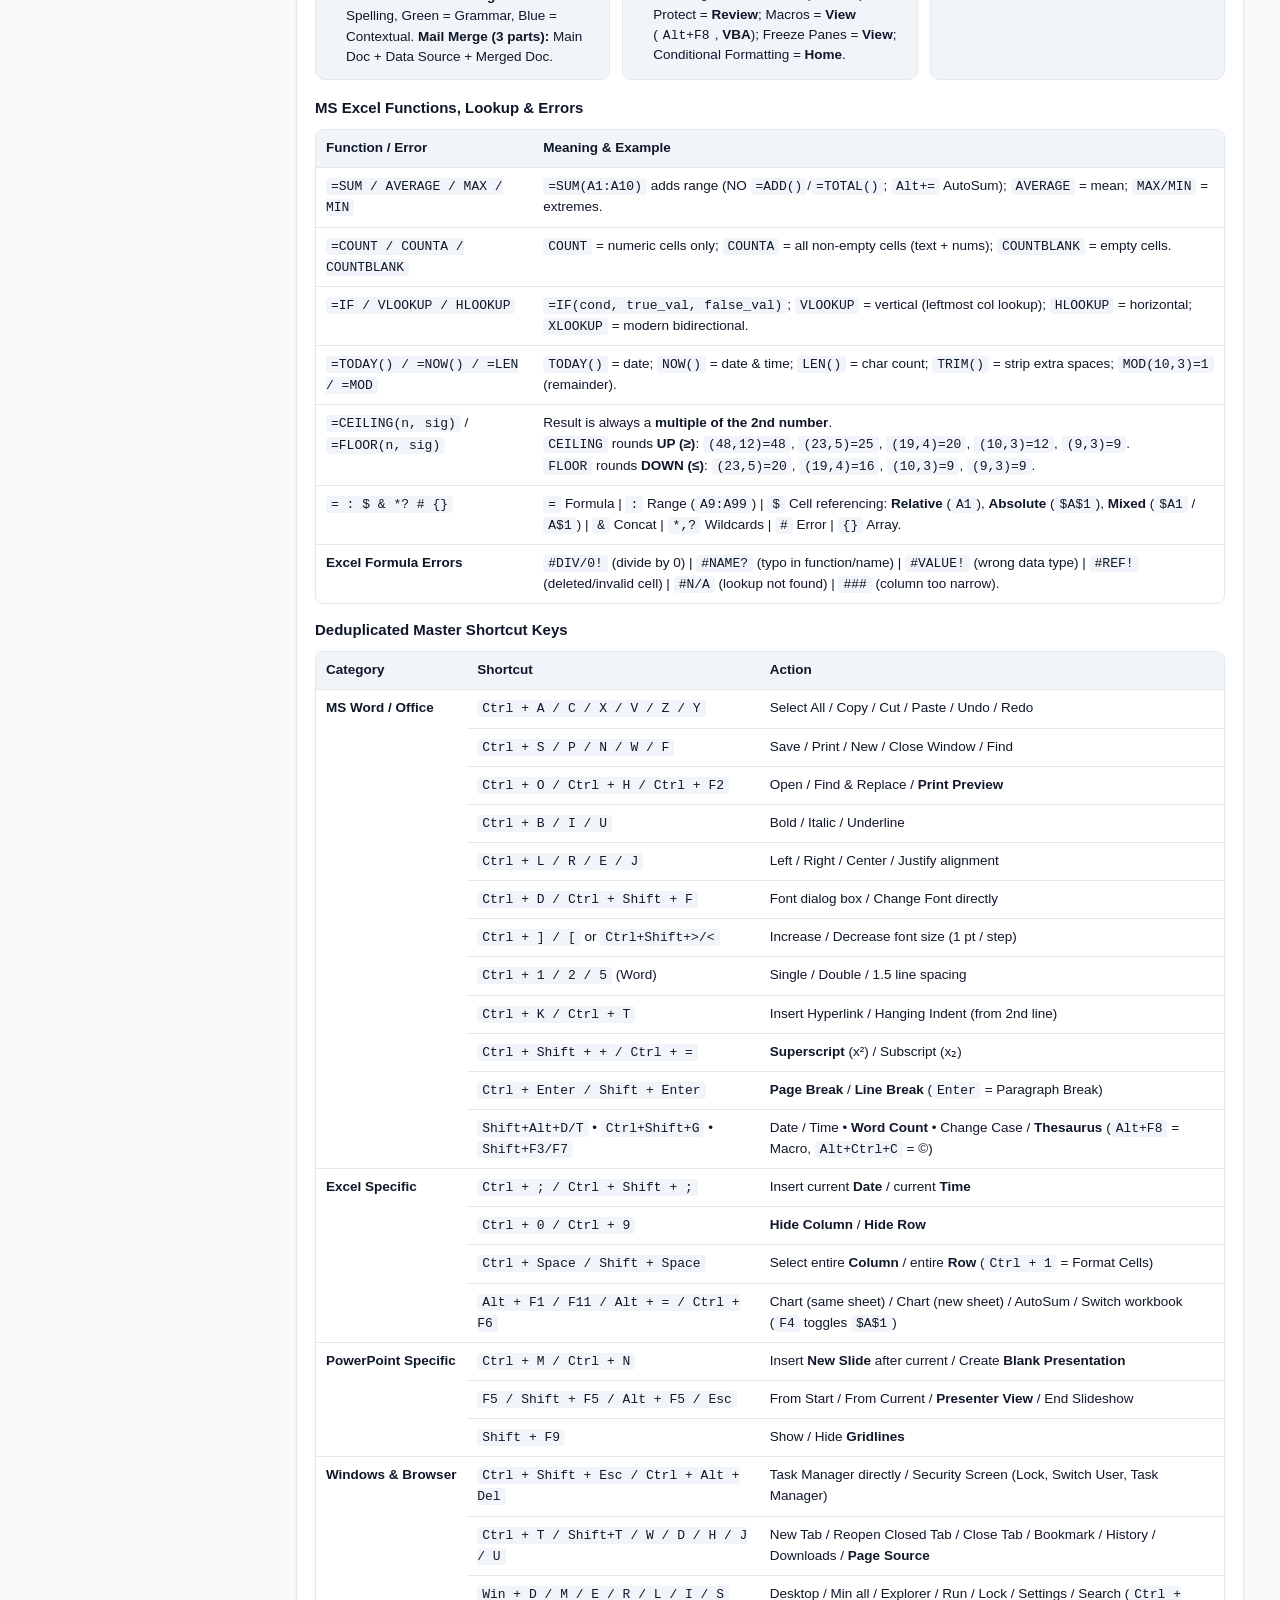
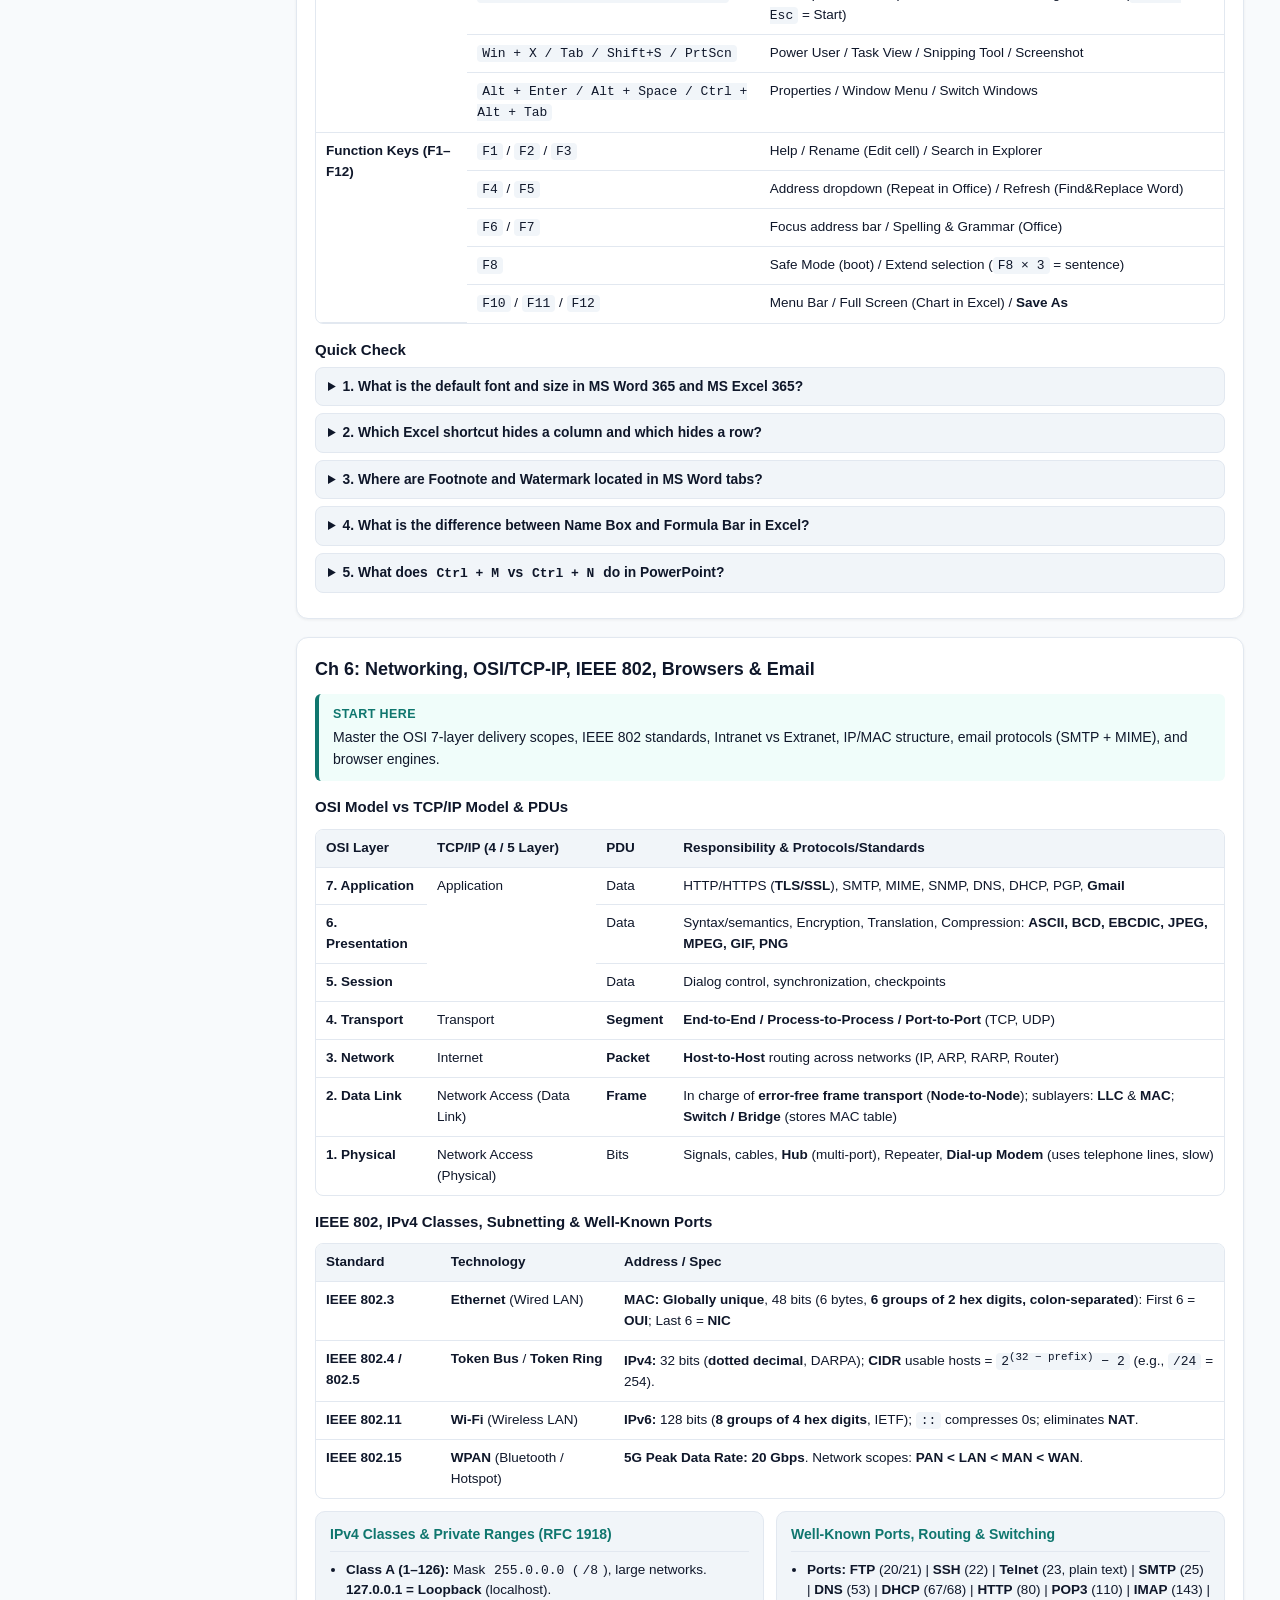
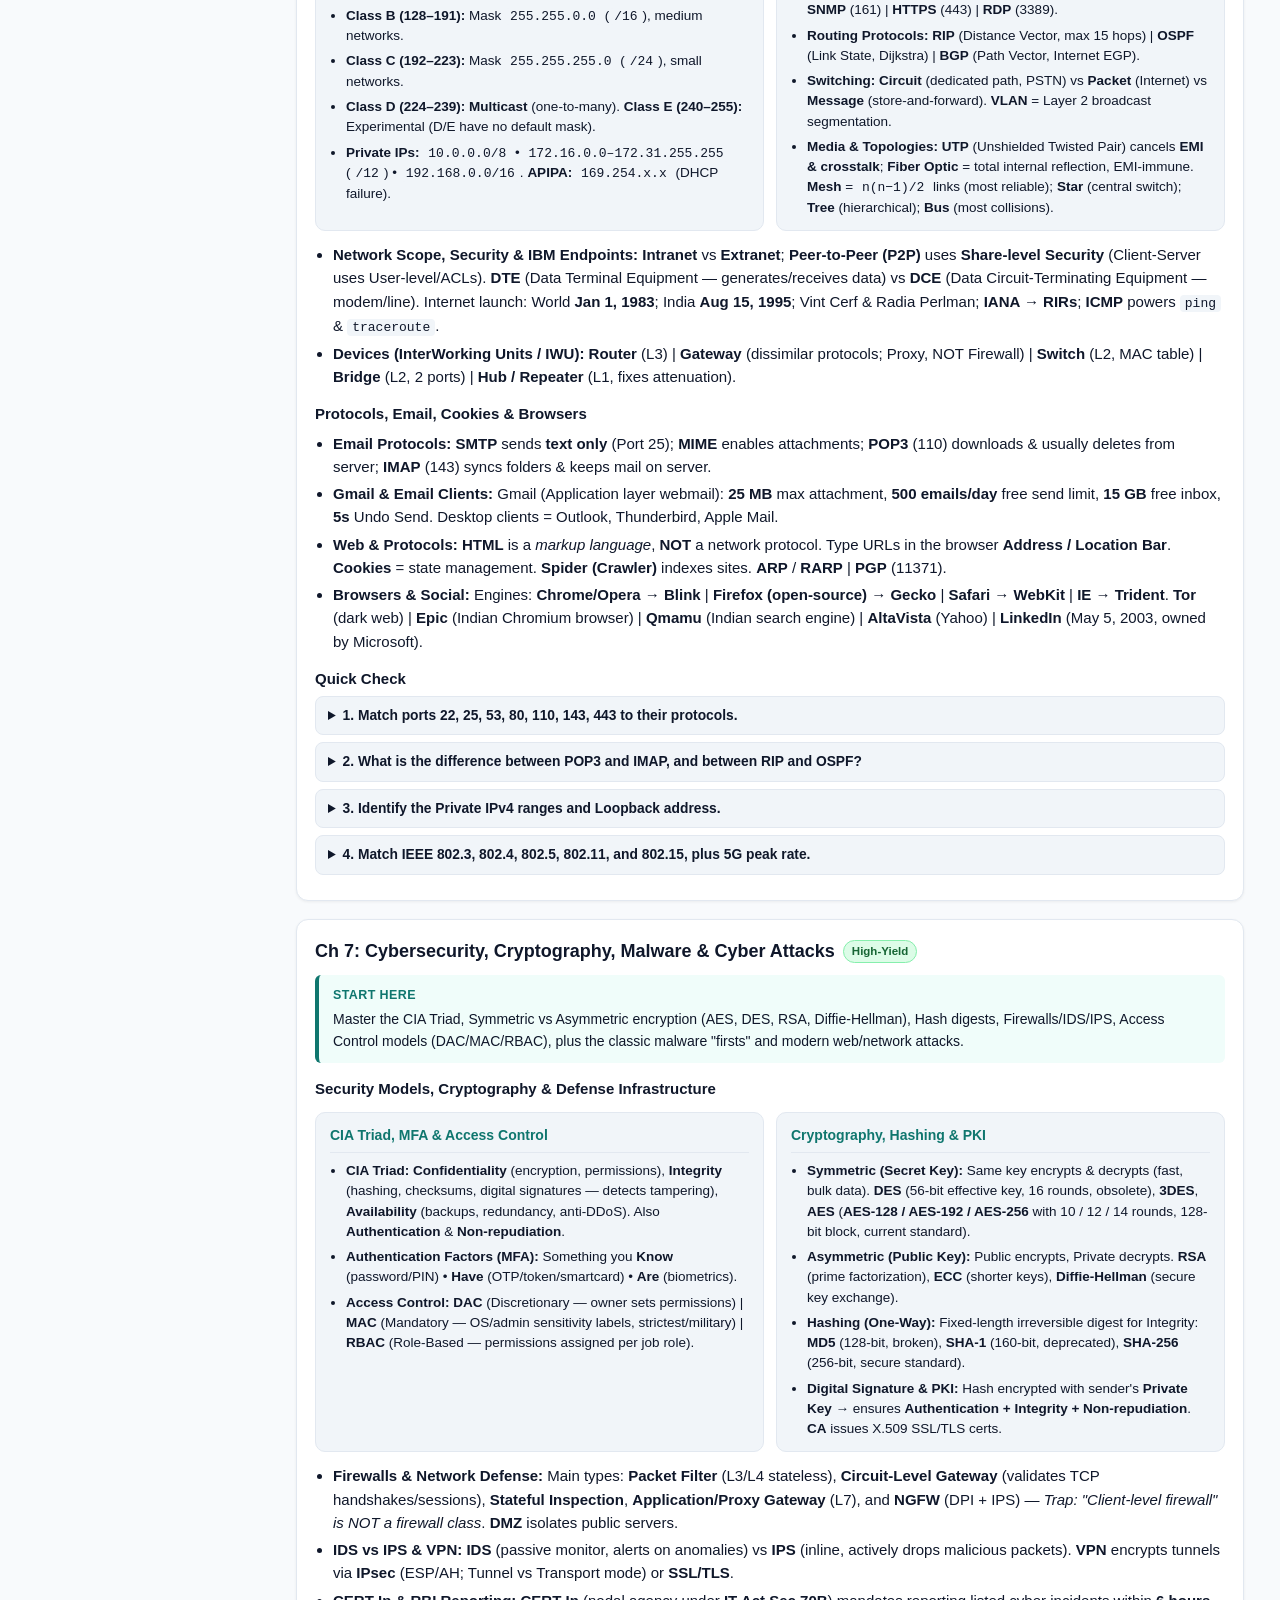
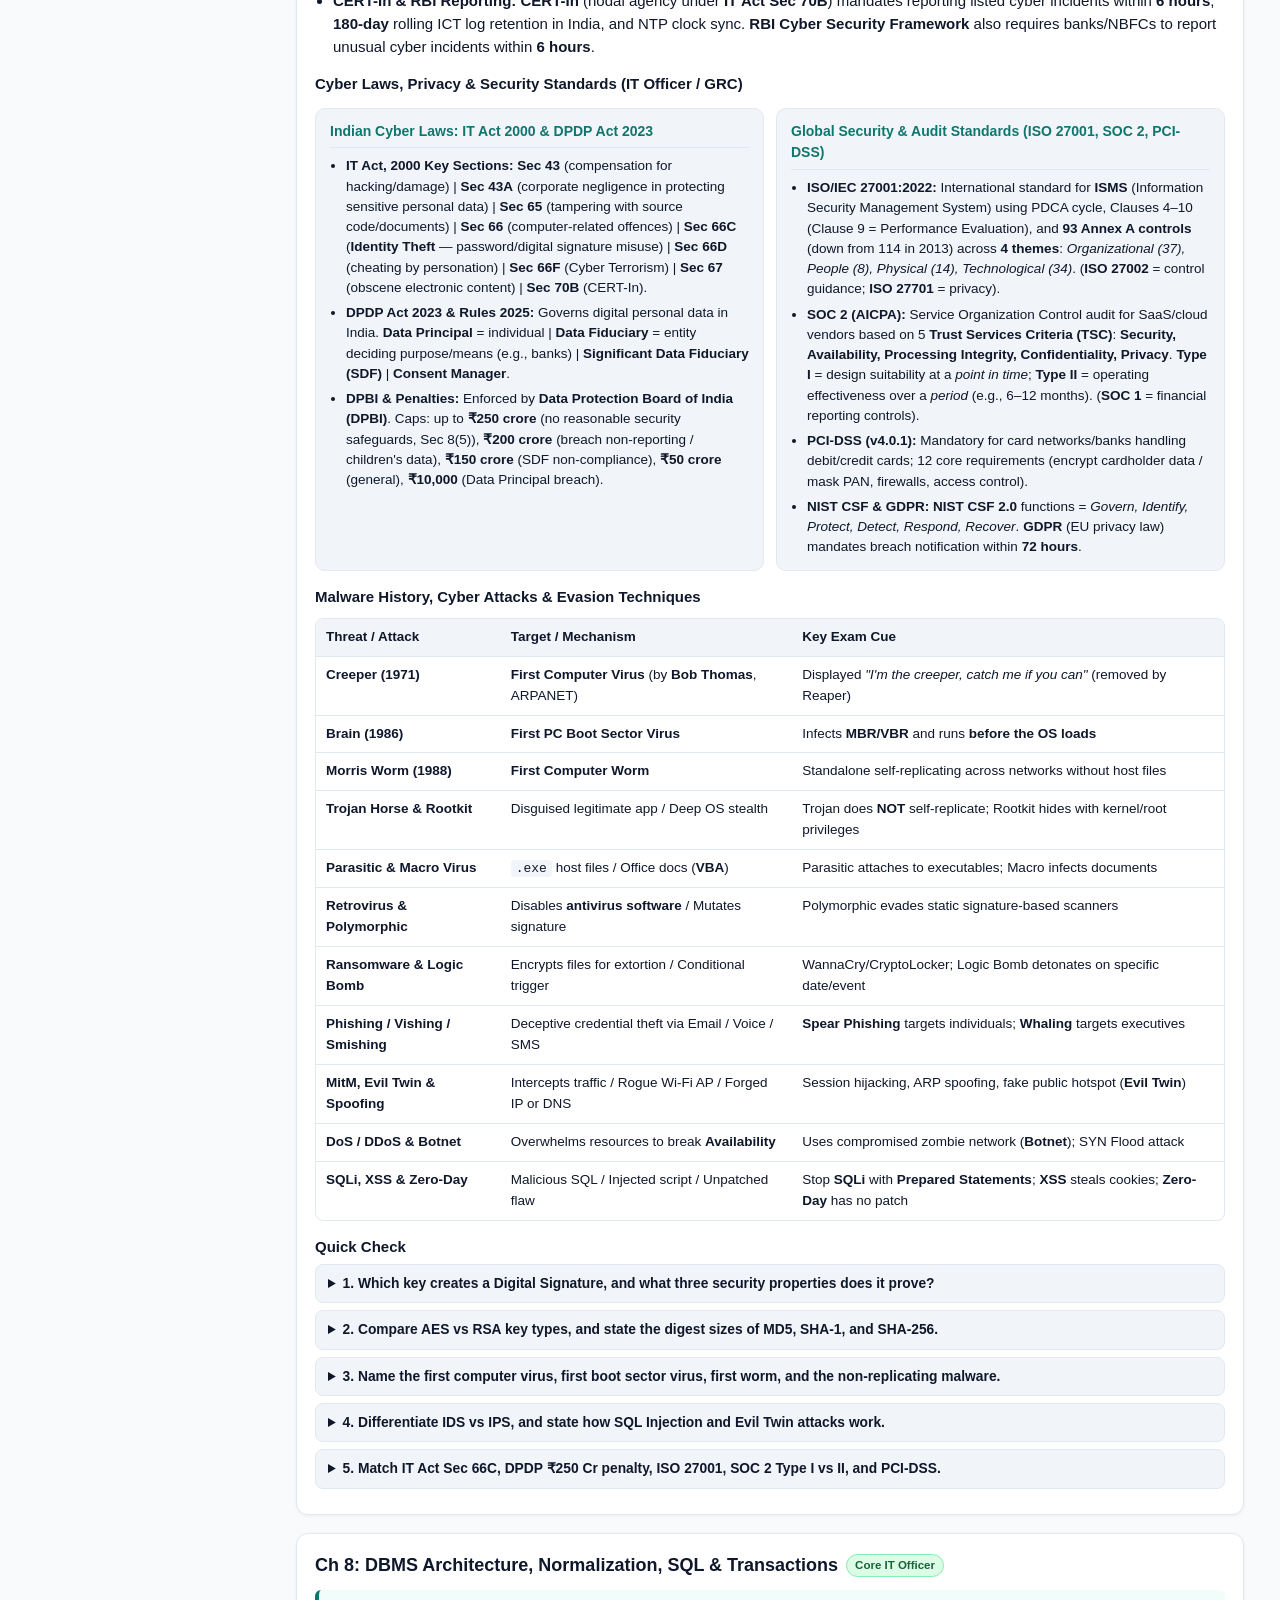
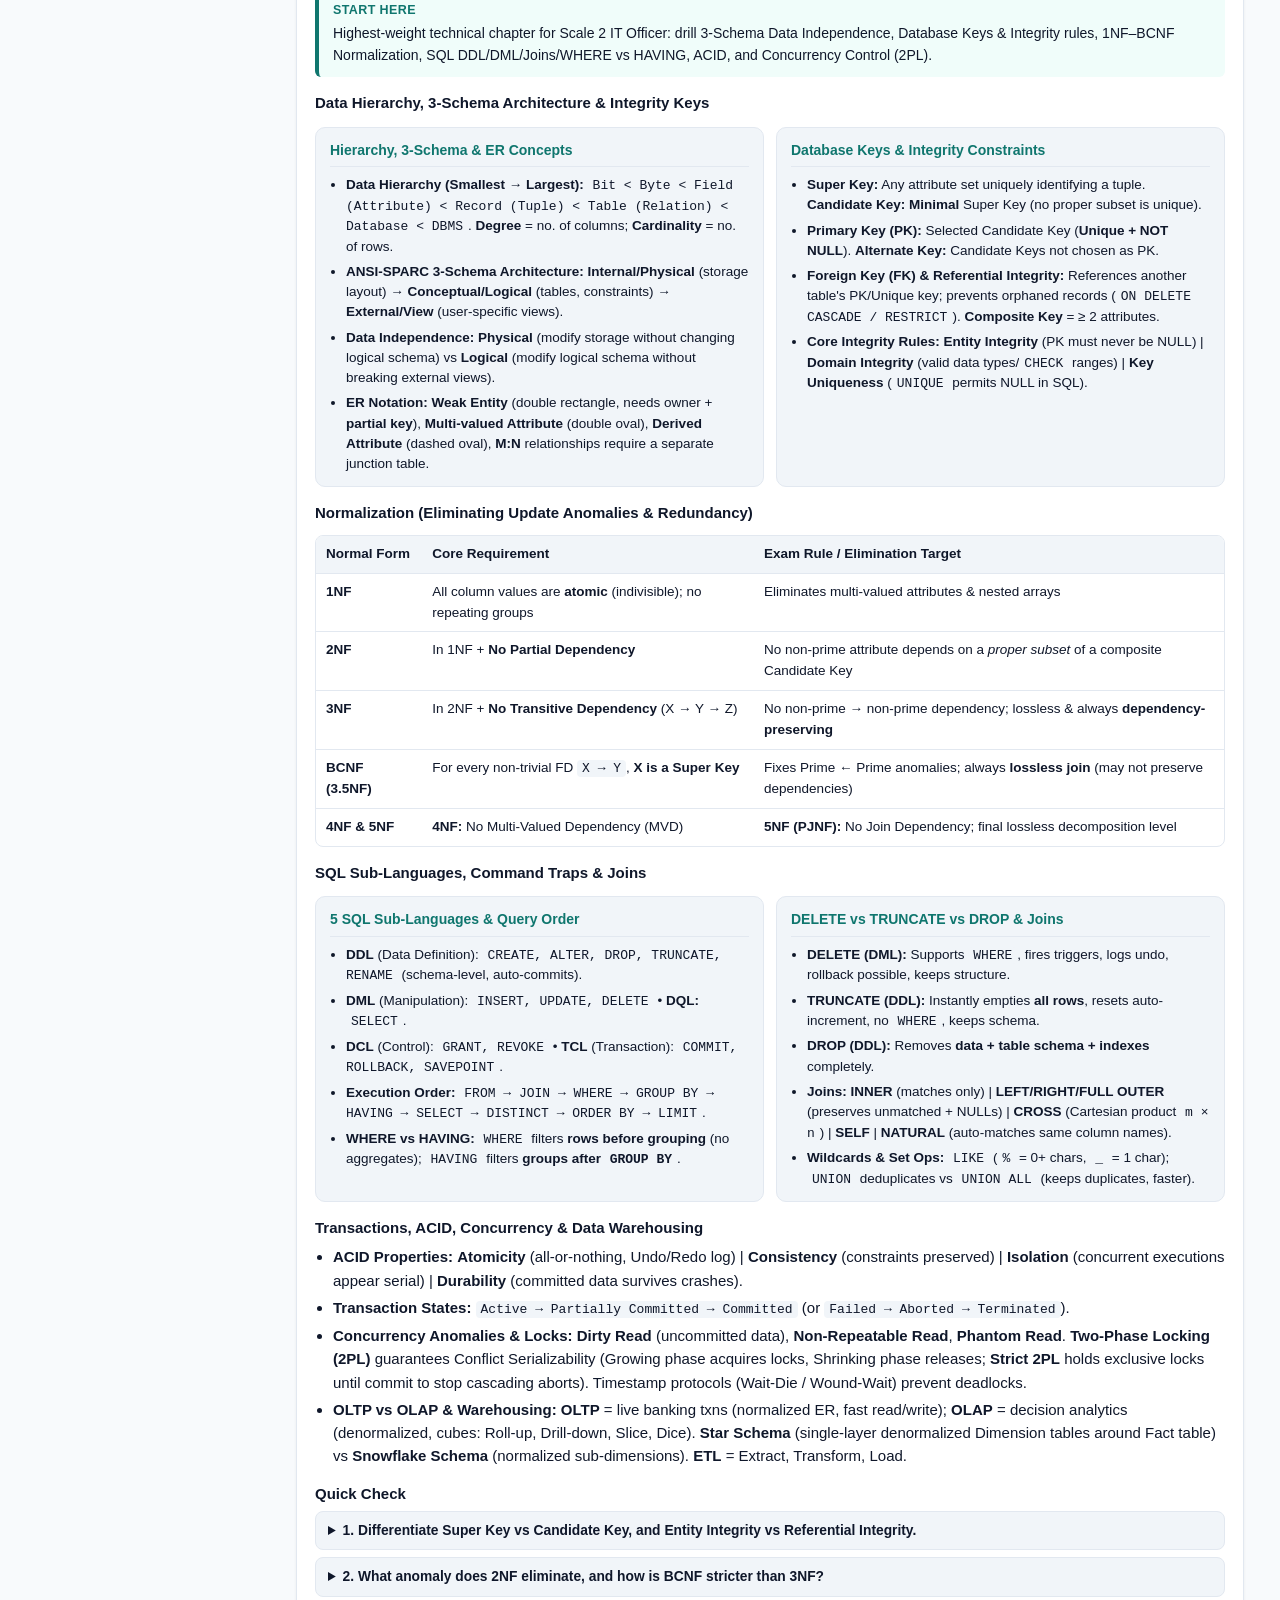
==== commit 669135dc: "Update M365 Aptos 11pt, Excel sheet cap, ISO 27001:2022, PCI-DSS v4.0.1, EDSAC & Win10 EOS" ====
--- a/computer_knowledge_guide.html
+++ b/computer_knowledge_guide.html
@@ -347,7 +347,7 @@
     <ul>
       <li><strong>Abacus &amp; Slide Rule:</strong> Abacus = earliest calculating device (~4,000+ yrs ago). <strong>William Oughtred</strong> invented the <strong>Slide Rule</strong>.</li>
       <li><strong>Key Pioneers:</strong> <strong>Charles Babbage</strong> (Father of Computer — Difference Engine 1822, Analytical Engine 1837 using Punch Cards) | <strong>Ada Lovelace</strong> (1st Programmer) | <strong>Alan Turing</strong> (Father of Modern CS) | <strong>John von Neumann</strong> (Stored-program architecture) | <strong>Robert Heath Dennard</strong> (DRAM/RAM) | <strong>John McCarthy</strong> (Father of AI) | <strong>Tim Berners-Lee</strong> (WWW 1989, HTML, HTTP) | <strong>Douglas Engelbart</strong> (Mouse) | <strong>Seymour Cray</strong> (Father of Supercomputing) | <strong>Vijay Bhatkar</strong> (Father of Indian Supercomputing).</li>
-      <li><strong>Key Firsts:</strong> 1st Electronic Programmable Device = <strong>Colossus</strong> | 1st Stored-Program = <strong>EDSAC</strong> (Manchester Mark I also stored-program; <strong>Univ. of Manchester</strong> built 1st transistorized computer) | 1st Microprocessor = <strong>Intel 4004 (1971)</strong> | 1st Spreadsheet = <strong>VisiCalc</strong> | 1st Chatbot = <strong>ELIZA</strong>.</li>
+      <li><strong>Key Firsts:</strong> 1st Electronic Programmable Device = <strong>Colossus</strong> | 1st Practical Stored-Program = <strong>EDSAC (May 1949)</strong> (<em>Manchester Baby [June 1948]</em> ran the first test stored program; <strong>Univ. of Manchester</strong> built 1st transistorized computer) | 1st Microprocessor = <strong>Intel 4004 (1971)</strong> | 1st Spreadsheet = <strong>VisiCalc</strong> | 1st Chatbot = <strong>ELIZA</strong>.</li>
       <li><strong>Computer Types, Units &amp; Computing Triad:</strong> <strong>Analog</strong> vs <strong>Digital</strong> vs <strong>Hybrid</strong>. Size: Micro &lt; Mini &lt; Mainframe &lt; Supercomputer (Client PCs = <strong>Microcomputers</strong>). <strong>System Unit</strong> (chassis/tower holding Motherboard, CPU, RAM) vs <strong>Motherboard</strong> (System/Planar Board). Triad = Hardware + Software + <strong>Humanware/Liveware</strong>. Process-control input = <strong>Feedback Loop</strong>; Accessibility = <strong>Voice Recognition / VUI</strong> (Voice-User Interface).</li>
       <li><strong>ISA &amp; Speed Units:</strong> <strong>RISC</strong> (fixed-length, pipelining, ARM) vs <strong>CISC</strong> (x86). CPU speed = <strong>MIPS</strong>; Supercomputer = <strong>FLOPS</strong> (1 ExaFLOP = 10<sup>18</sup>).</li>
       <li><strong>India's Supercomputers:</strong> First = <strong>PARAM 8000</strong> (1991, C-DAC); Top = <strong>Shakti Cloud</strong> (#35 Nov 2026 TOP500) &amp; <strong>AIRAWAT</strong> (C-DAC Pune, #75 in 2023).</li>
@@ -536,7 +536,7 @@
       </div>
     </div>
     <ul>
-      <li><strong>OS Families, PDAs &amp; Windows:</strong> Open-source = <strong>GNU/Linux, FreeBSD, Android, Chromium OS, OpenSolaris</strong> (Linux default browser = <strong>Firefox</strong>). <strong>PDA</strong> = Handheld OS. MS Windows achieved ~<strong>90%+</strong> desktop OS market share: <code>ME → XP → Vista → 7 → 8/8.1 → 10 → 11</code>. (OS schedules hardware, printers, displays — not how users compose document content).</li>
+      <li><strong>OS Families, PDAs &amp; Windows:</strong> Open-source = <strong>GNU/Linux, FreeBSD, Android, Chromium OS, OpenSolaris</strong> (Linux default browser = <strong>Firefox</strong>). <strong>PDA</strong> = Handheld OS. MS Windows achieved ~<strong>90%+</strong> desktop OS share: <code>ME → XP → Vista → 7 → 8/8.1 → 10 → 11</code> (<strong>Windows 10 reached End of Support on 14 Oct 2025</strong>; Windows 11 is sole supported desktop version in 2026).</li>
     </ul>
 
     <h3>File Systems &amp; Essential Linux Commands</h3>
@@ -585,7 +585,7 @@
       <table>
         <thead><tr><th>Feature</th><th>MS Word</th><th>MS Excel</th><th>MS PowerPoint</th></tr></thead>
         <tbody>
-          <tr><td><strong>Default Name &amp; Font</strong></td><td><code>Document1</code> • MS 365 Font: <strong>Aptos (12pt)</strong> (2007–21: Calibri 11pt; 97–03: Times New Roman)</td><td><code>Book1</code> (Default: <strong>1 sheet</strong>, prev 3; max: 255 or RAM-limited)</td><td><code>Presentation1</code></td></tr>
+          <tr><td><strong>Default Name &amp; Font</strong></td><td><code>Document1</code> • MS 365 Font: <strong>Aptos (11pt)</strong> (2007–21: Calibri 11pt; 97–03: Times New Roman)</td><td><code>Book1</code> • MS 365 Font: <strong>Aptos Narrow (11pt)</strong> (Default: <strong>1 sheet</strong>, prev 3; max: <strong>RAM-limited</strong> in <code>.xlsx</code>, old/template cap 255)</td><td><code>Presentation1</code></td></tr>
           <tr><td><strong>Extensions (2007+)</strong></td><td><code>.docx</code>, <code>.docm</code> (macro), <code>.dotm</code> (macro template)</td><td><code>.xlsx</code>, <code>.xlsm</code></td><td><code>.pptx</code>, <code>.pptm</code></td></tr>
           <tr><td><strong>Font Dropdown / Max</strong></td><td><strong>8–72</strong> / Max <strong>1638</strong></td><td>8–72 / Max 409</td><td><strong>8–96</strong> / Max 4000</td></tr>
           <tr><td><strong>Zoom (Min/Def/Max)</strong></td><td>10% / 100% / <strong>500%</strong></td><td>10% / 100% / <strong>400%</strong></td><td>10% / 100% / <strong>400%</strong></td></tr>
@@ -684,7 +684,7 @@
     </div>
 
     <h3>Quick Check</h3>
-    <details><summary>1. What is the default font and size in MS Word 365?</summary>Aptos, 12 pt (previously Calibri 11 pt in 2007–2021).</details>
+    <details><summary>1. What is the default font and size in MS Word 365 and MS Excel 365?</summary>Word 365: Aptos, 11 pt; Excel 365: Aptos Narrow, 11 pt (previously Calibri 11 pt in 2007–2021).</details>
     <details><summary>2. Which Excel shortcut hides a column and which hides a row?</summary>Hide column = Ctrl + 0; Hide row = Ctrl + 9.</details>
     <details><summary>3. Where are Footnote and Watermark located in MS Word tabs?</summary>Footnote = References tab; Watermark = Design tab.</details>
     <details><summary>4. What is the difference between Name Box and Formula Bar in Excel?</summary>Name Box shows the address of the active cell; Formula Bar shows the content/formula of the active cell.</details>
@@ -815,9 +815,9 @@
       <div class="info-card">
         <h4>Global Security &amp; Audit Standards (ISO 27001, SOC 2, PCI-DSS)</h4>
         <ul>
-          <li><strong>ISO/IEC 27001:</strong> International standard for <strong>ISMS</strong> (Information Security Management System) using PDCA cycle, Clauses 4–10 (Clause 9 = Performance Evaluation), and <strong>Annex A</strong> controls. (<strong>ISO 27002</strong> = control implementation guidance; <strong>ISO 27701</strong> = privacy).</li>
+          <li><strong>ISO/IEC 27001:2022:</strong> International standard for <strong>ISMS</strong> (Information Security Management System) using PDCA cycle, Clauses 4–10 (Clause 9 = Performance Evaluation), and <strong>93 Annex A controls</strong> (down from 114 in 2013) across <strong>4 themes</strong>: <em>Organizational (37), People (8), Physical (14), Technological (34)</em>. (<strong>ISO 27002</strong> = control guidance; <strong>ISO 27701</strong> = privacy).</li>
           <li><strong>SOC 2 (AICPA):</strong> Service Organization Control audit for SaaS/cloud vendors based on 5 <strong>Trust Services Criteria (TSC)</strong>: <strong>Security, Availability, Processing Integrity, Confidentiality, Privacy</strong>. <strong>Type I</strong> = design suitability at a <em>point in time</em>; <strong>Type II</strong> = operating effectiveness over a <em>period</em> (e.g., 6–12 months). (<strong>SOC 1</strong> = financial reporting controls).</li>
-          <li><strong>PCI-DSS:</strong> Mandatory for card networks/banks handling debit/credit cards; 12 requirements (encrypt cardholder data / mask PAN, firewalls, access control).</li>
+          <li><strong>PCI-DSS (v4.0.1):</strong> Mandatory for card networks/banks handling debit/credit cards; 12 core requirements (encrypt cardholder data / mask PAN, firewalls, access control).</li>
           <li><strong>NIST CSF &amp; GDPR:</strong> <strong>NIST CSF 2.0</strong> functions = <em>Govern, Identify, Protect, Detect, Respond, Recover</em>. <strong>GDPR</strong> (EU privacy law) mandates breach notification within <strong>72 hours</strong>.</li>
         </ul>
       </div>
@@ -1082,7 +1082,7 @@
         <tbody>
           <tr><td><strong>World's Top 5 Supercomputers (68th TOP500)</strong></td><td>1. <strong>LineShine</strong> (China) • 2. <strong>El Capitan</strong> (USA) • 3. <strong>Frontier</strong> (USA) • 4. <strong>Aurora</strong> (USA) • 5. <strong>JUPITER Booster</strong> (Germany).</td><td>top500.org (Nov 2026)</td></tr>
           <tr><td><strong>India's Top Supercomputer</strong></td><td><strong>Shakti Cloud</strong> (#35 Nov 2026 TOP500); static Qs also ask <strong>AIRAWAT</strong> (C-DAC, #75 in 2023) &amp; <strong>PARAM 8000</strong> (1st).</td><td>Drishti IAS / C-DAC</td></tr>
-          <tr><td><strong>Android &amp; macOS (from Notes)</strong></td><td><strong>Android 17</strong> (Cinnamon Bun, June 16, 2026); Android 16 (Baklava). <strong>macOS 27</strong> (Golden Gate, Sept 14, 2026 — drops Intel Mac support).</td><td>From notes</td></tr>
+          <tr><td><strong>OS Releases (2026)</strong></td><td><strong>Android 17</strong> (Cinnamon Bun, June 16, 2026); Android 16 (Baklava). <strong>macOS 27</strong> (Golden Gate, Sept 14, 2026 — drops Intel Mac support). <strong>Windows 10</strong> reached End of Support on <strong>14 Oct 2025</strong> (Windows 11 current).</td><td>Verified Nov 2026</td></tr>
         </tbody>
       </table>
     </div>
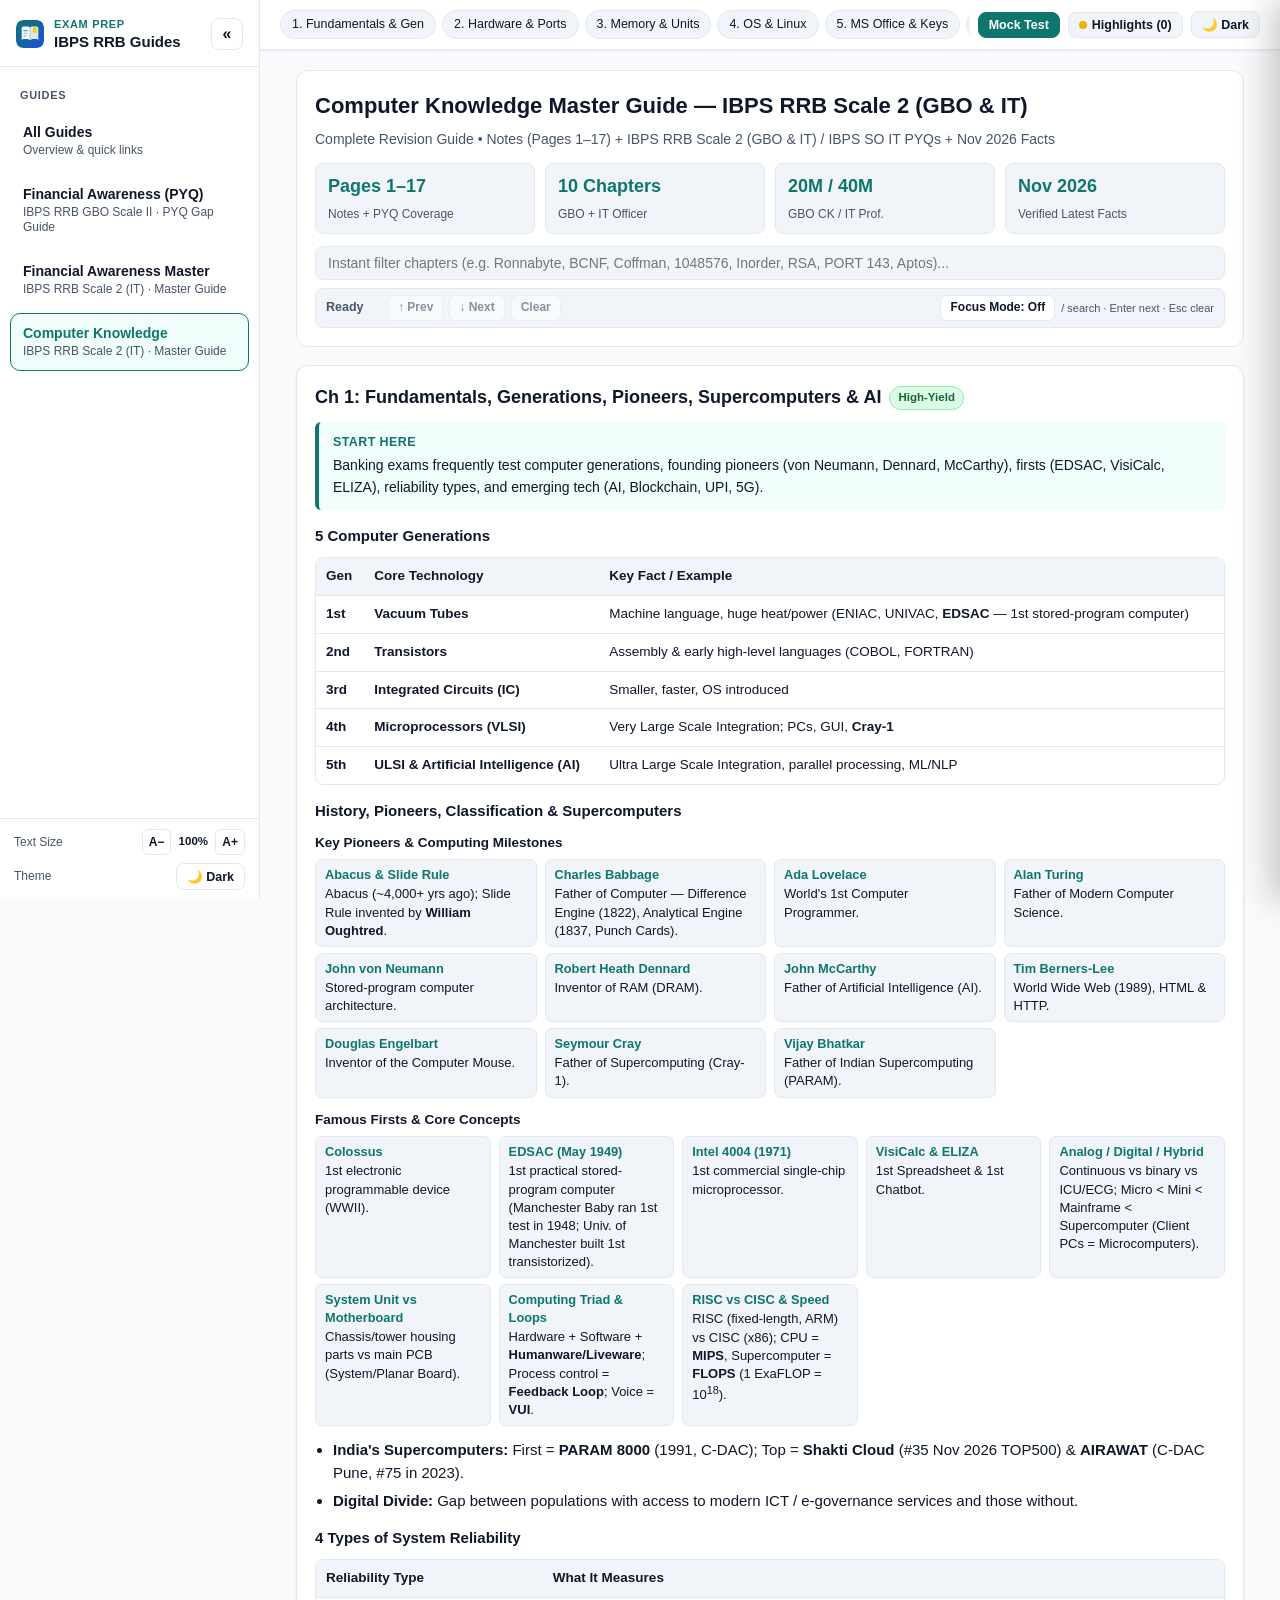
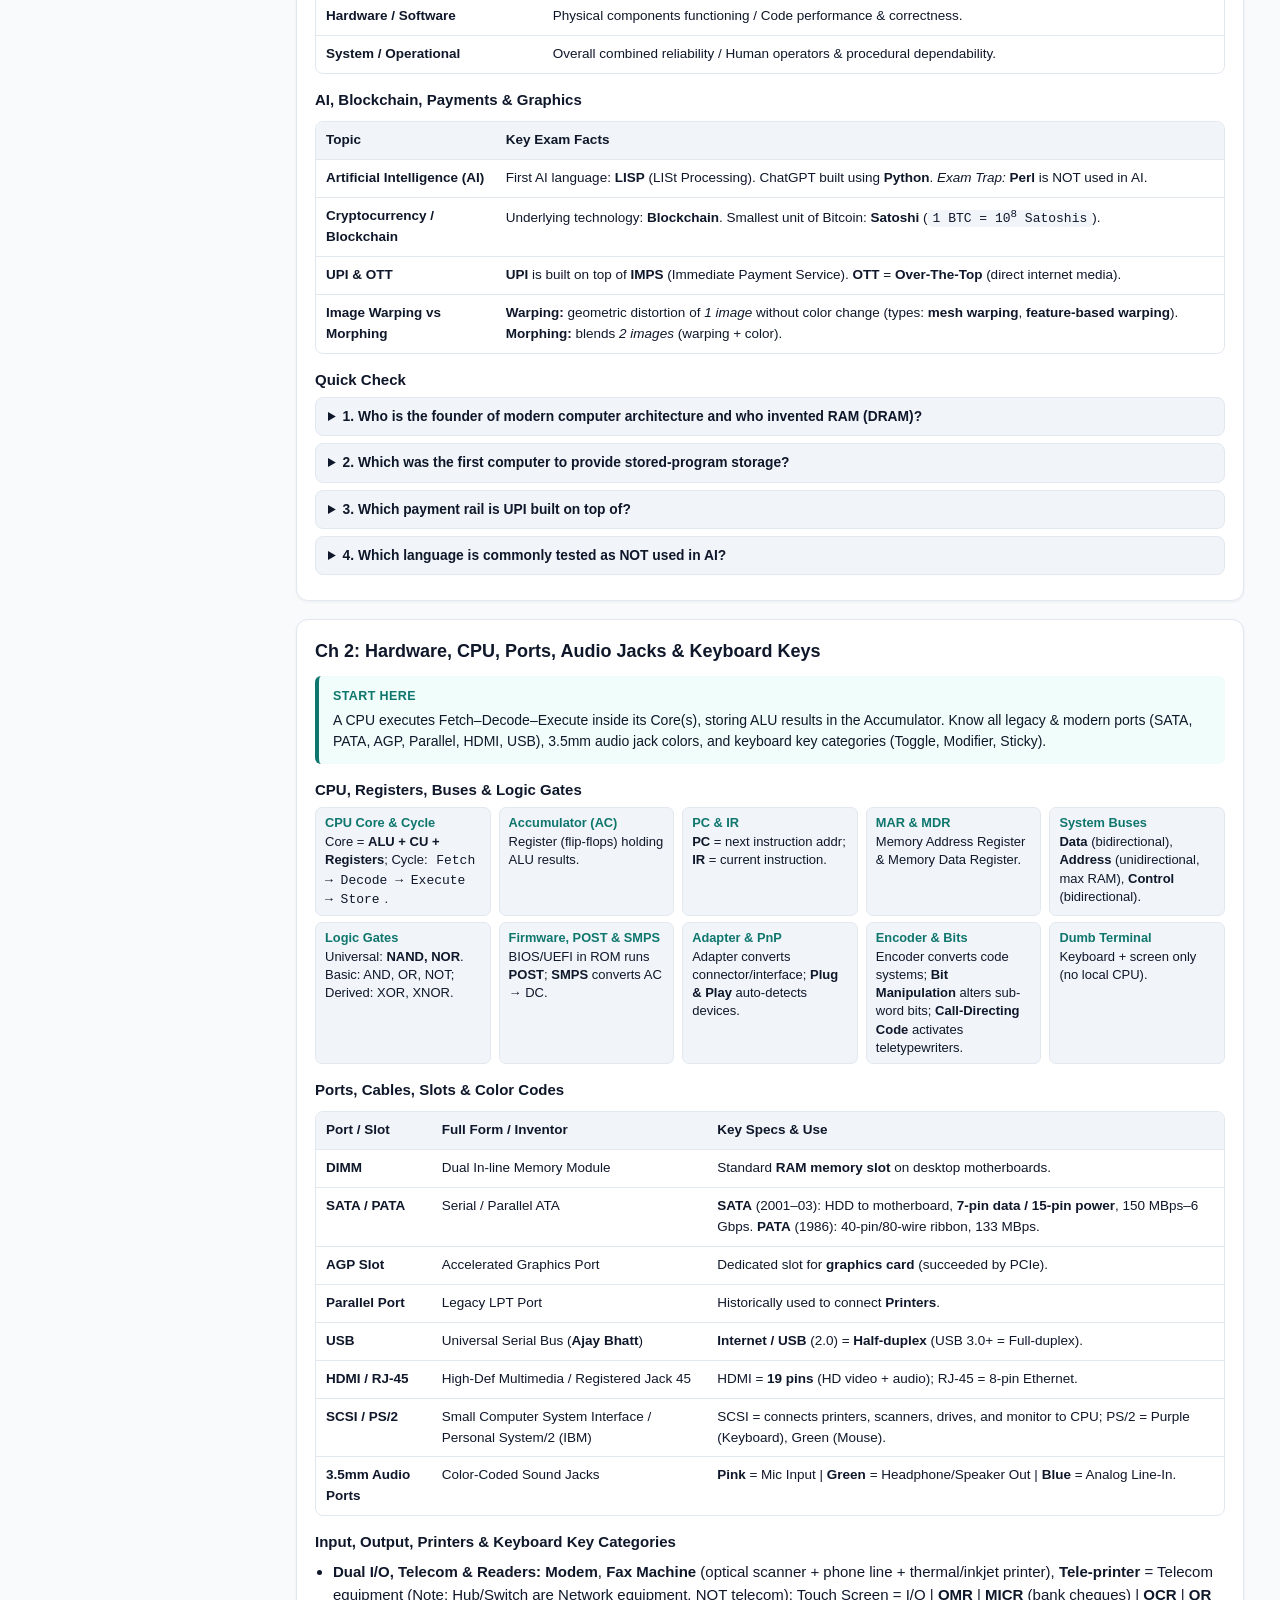
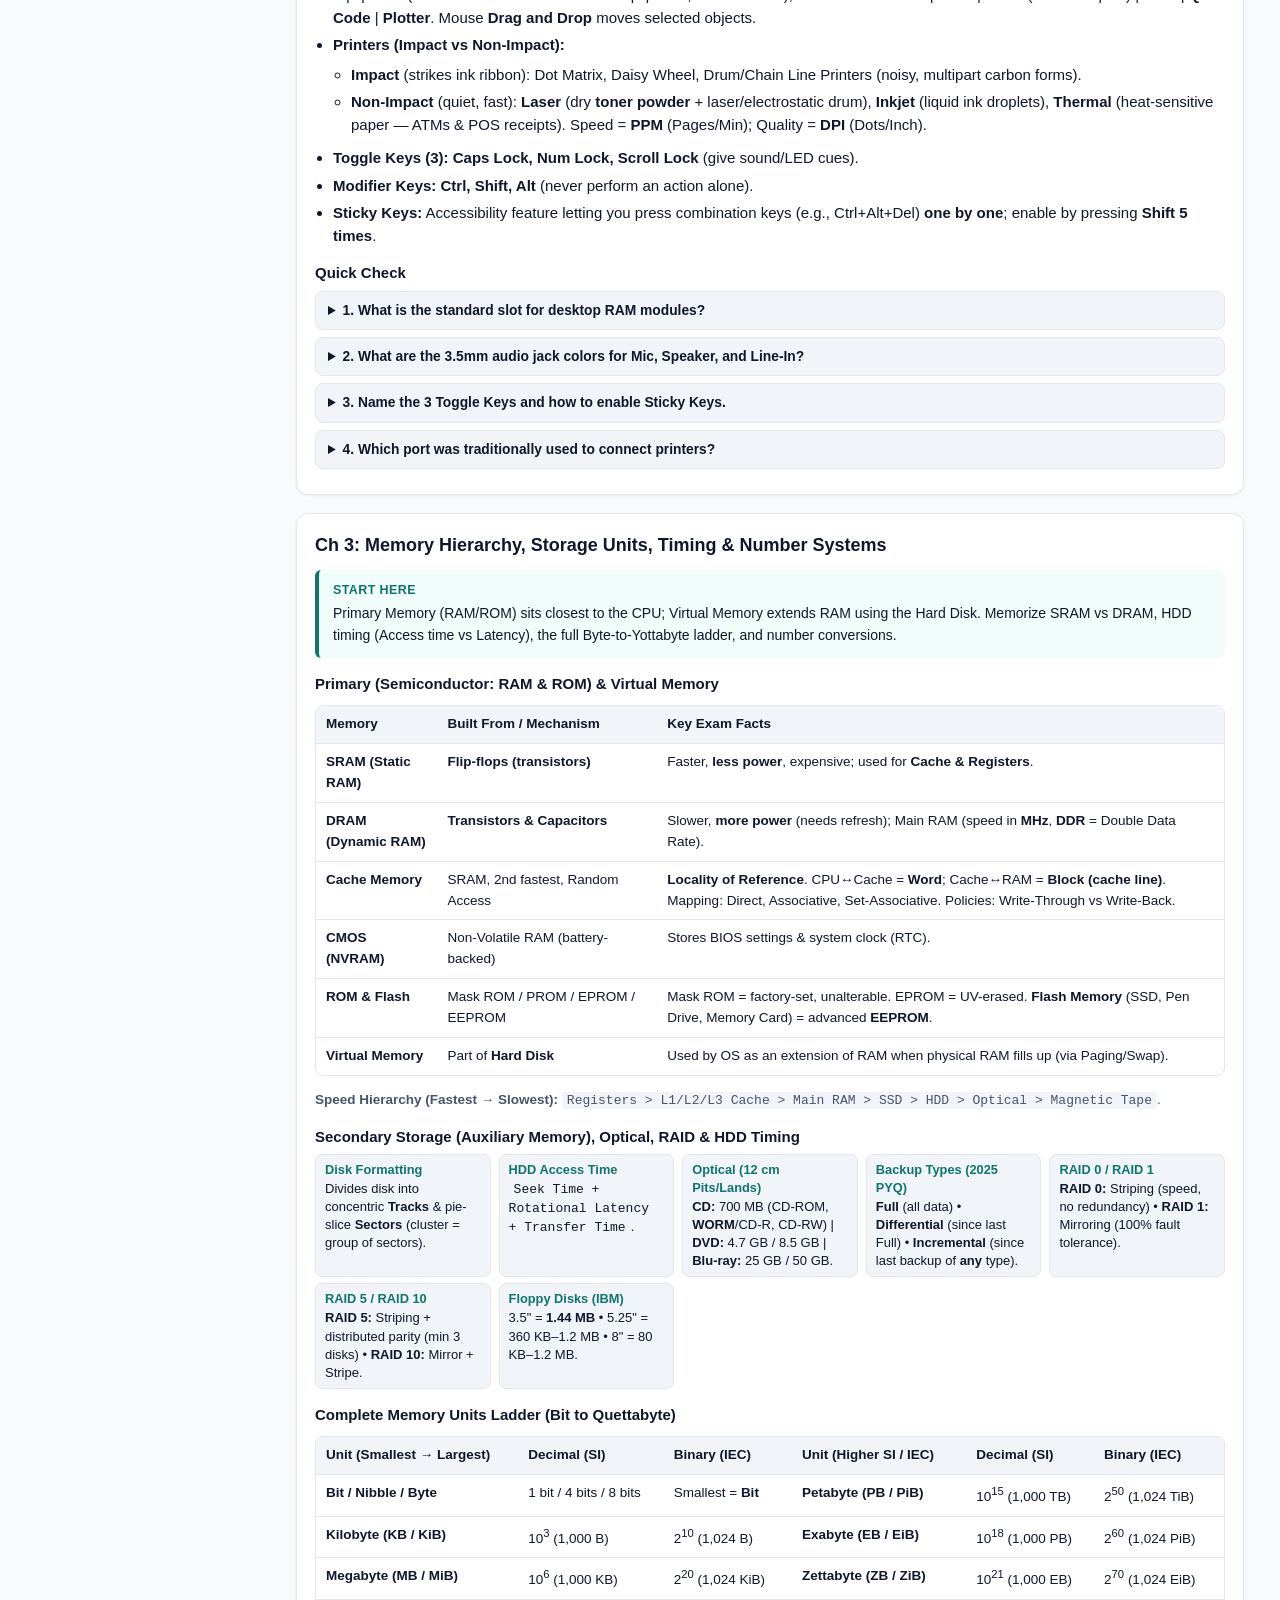
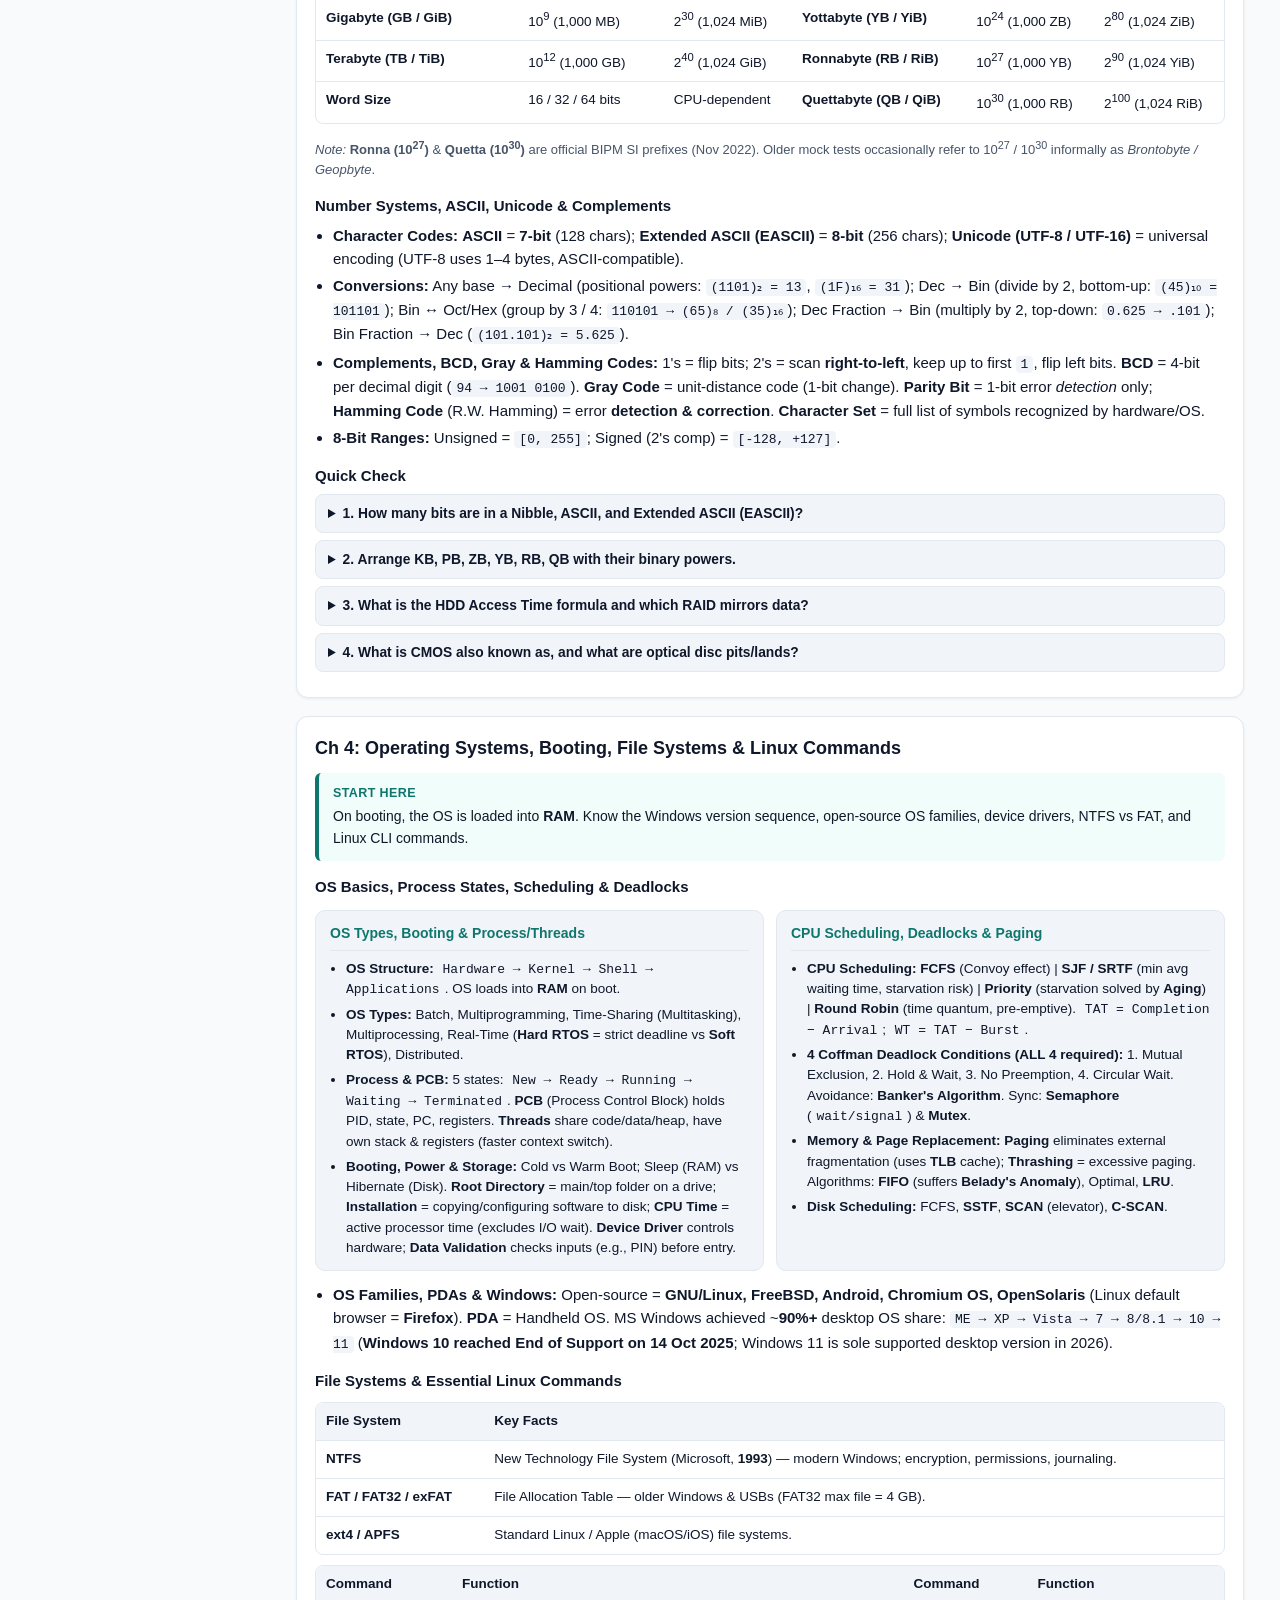
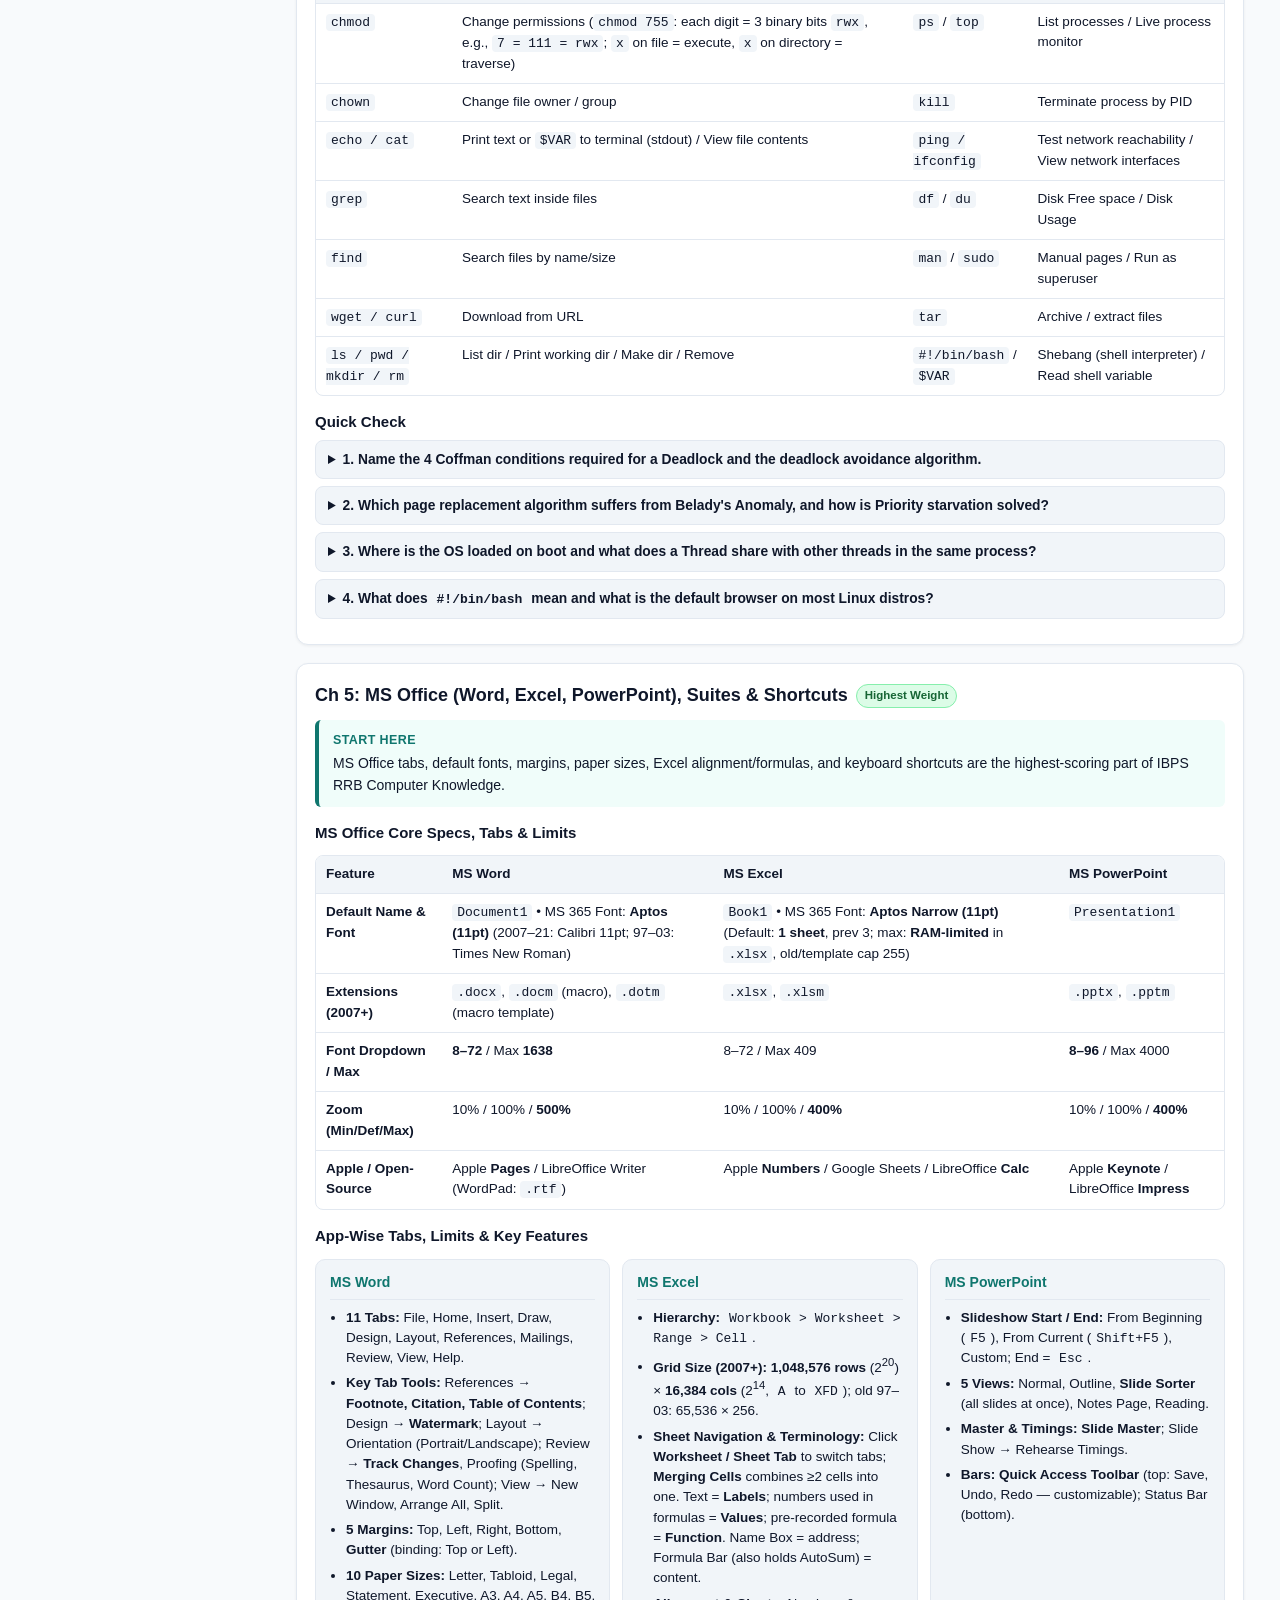
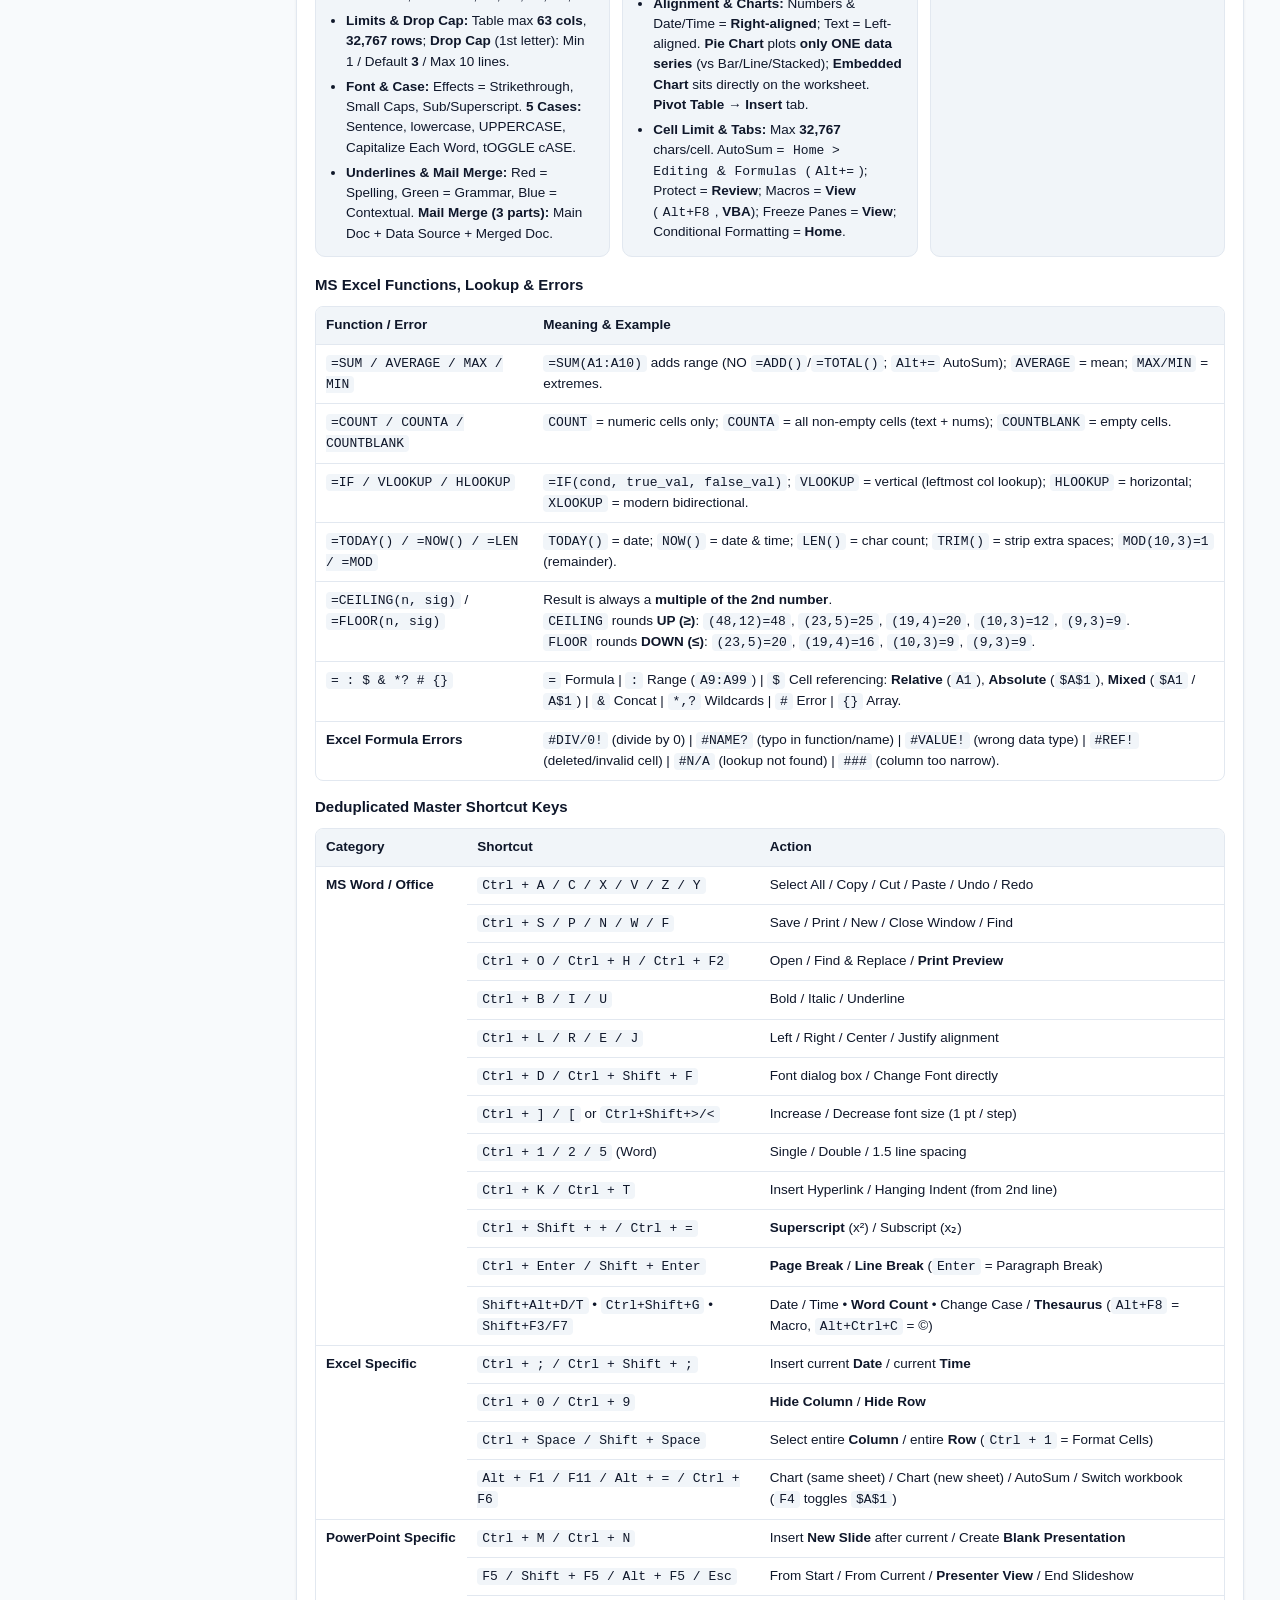
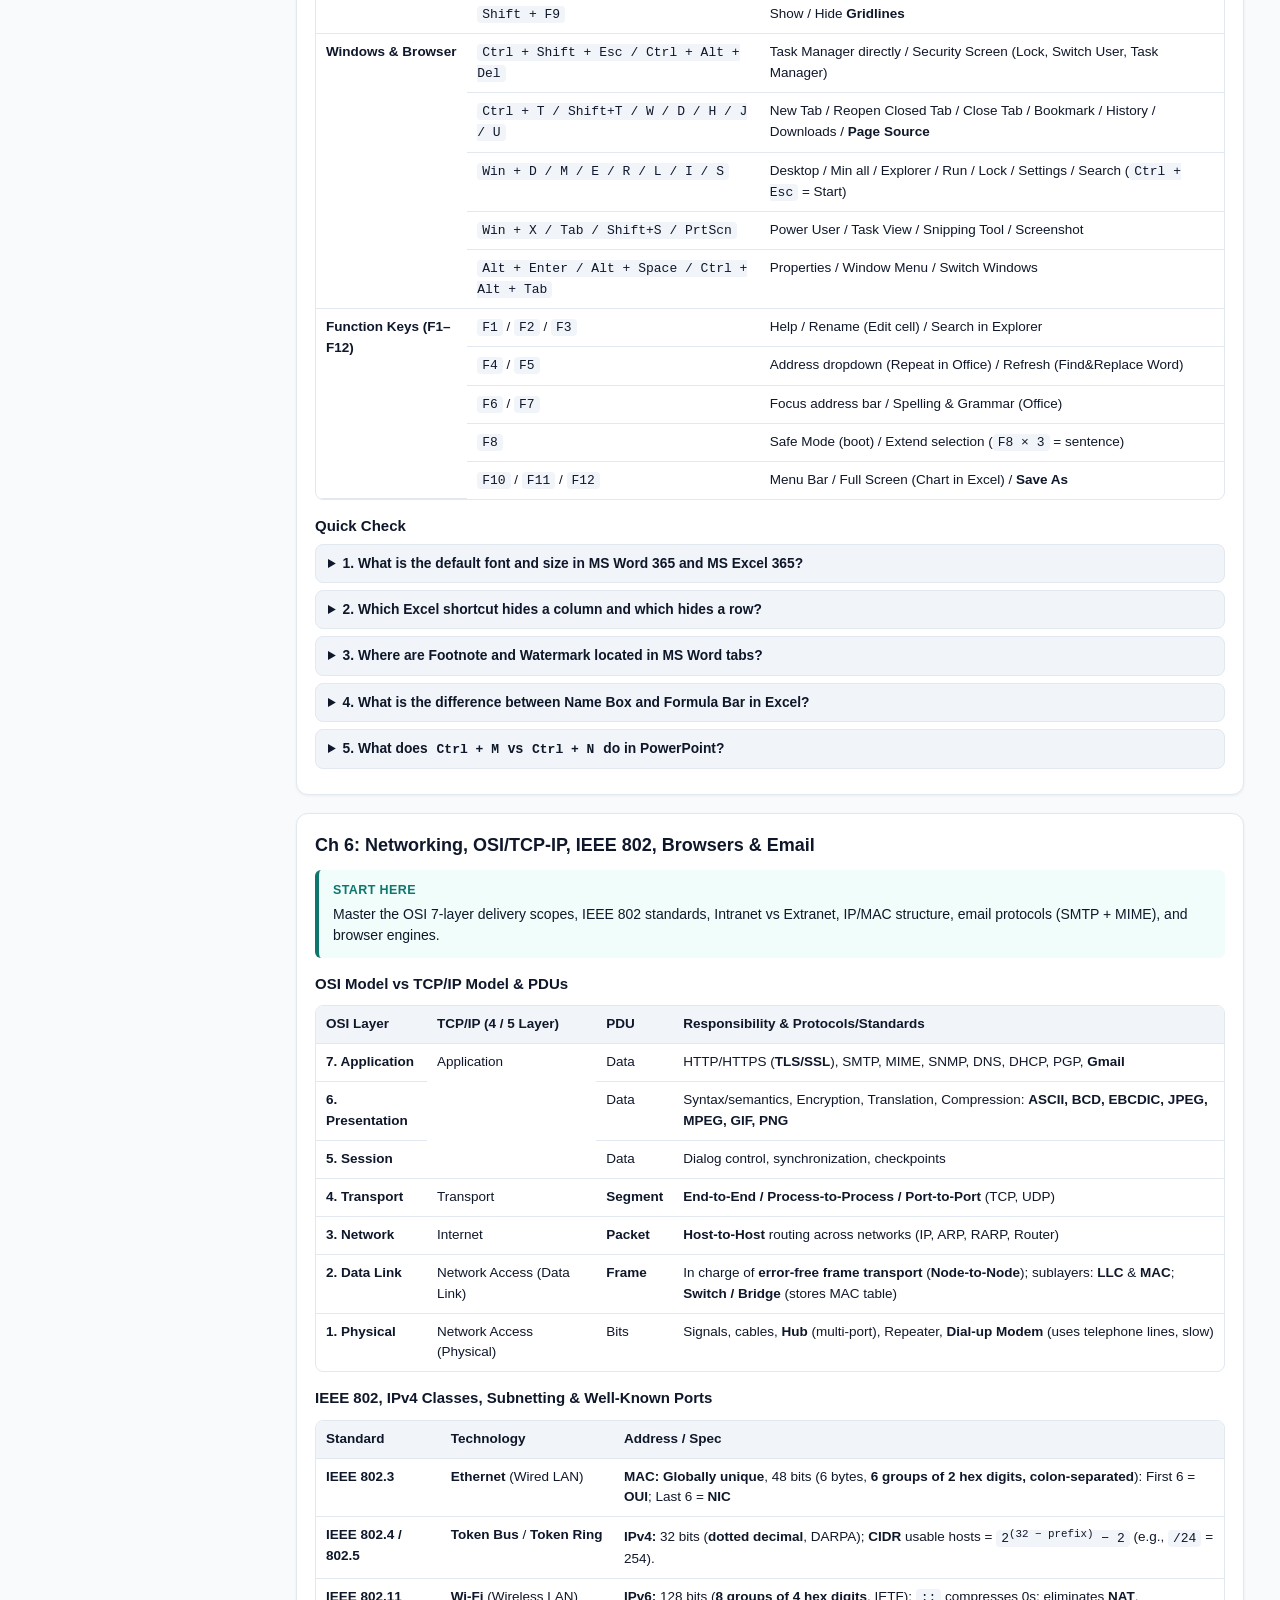
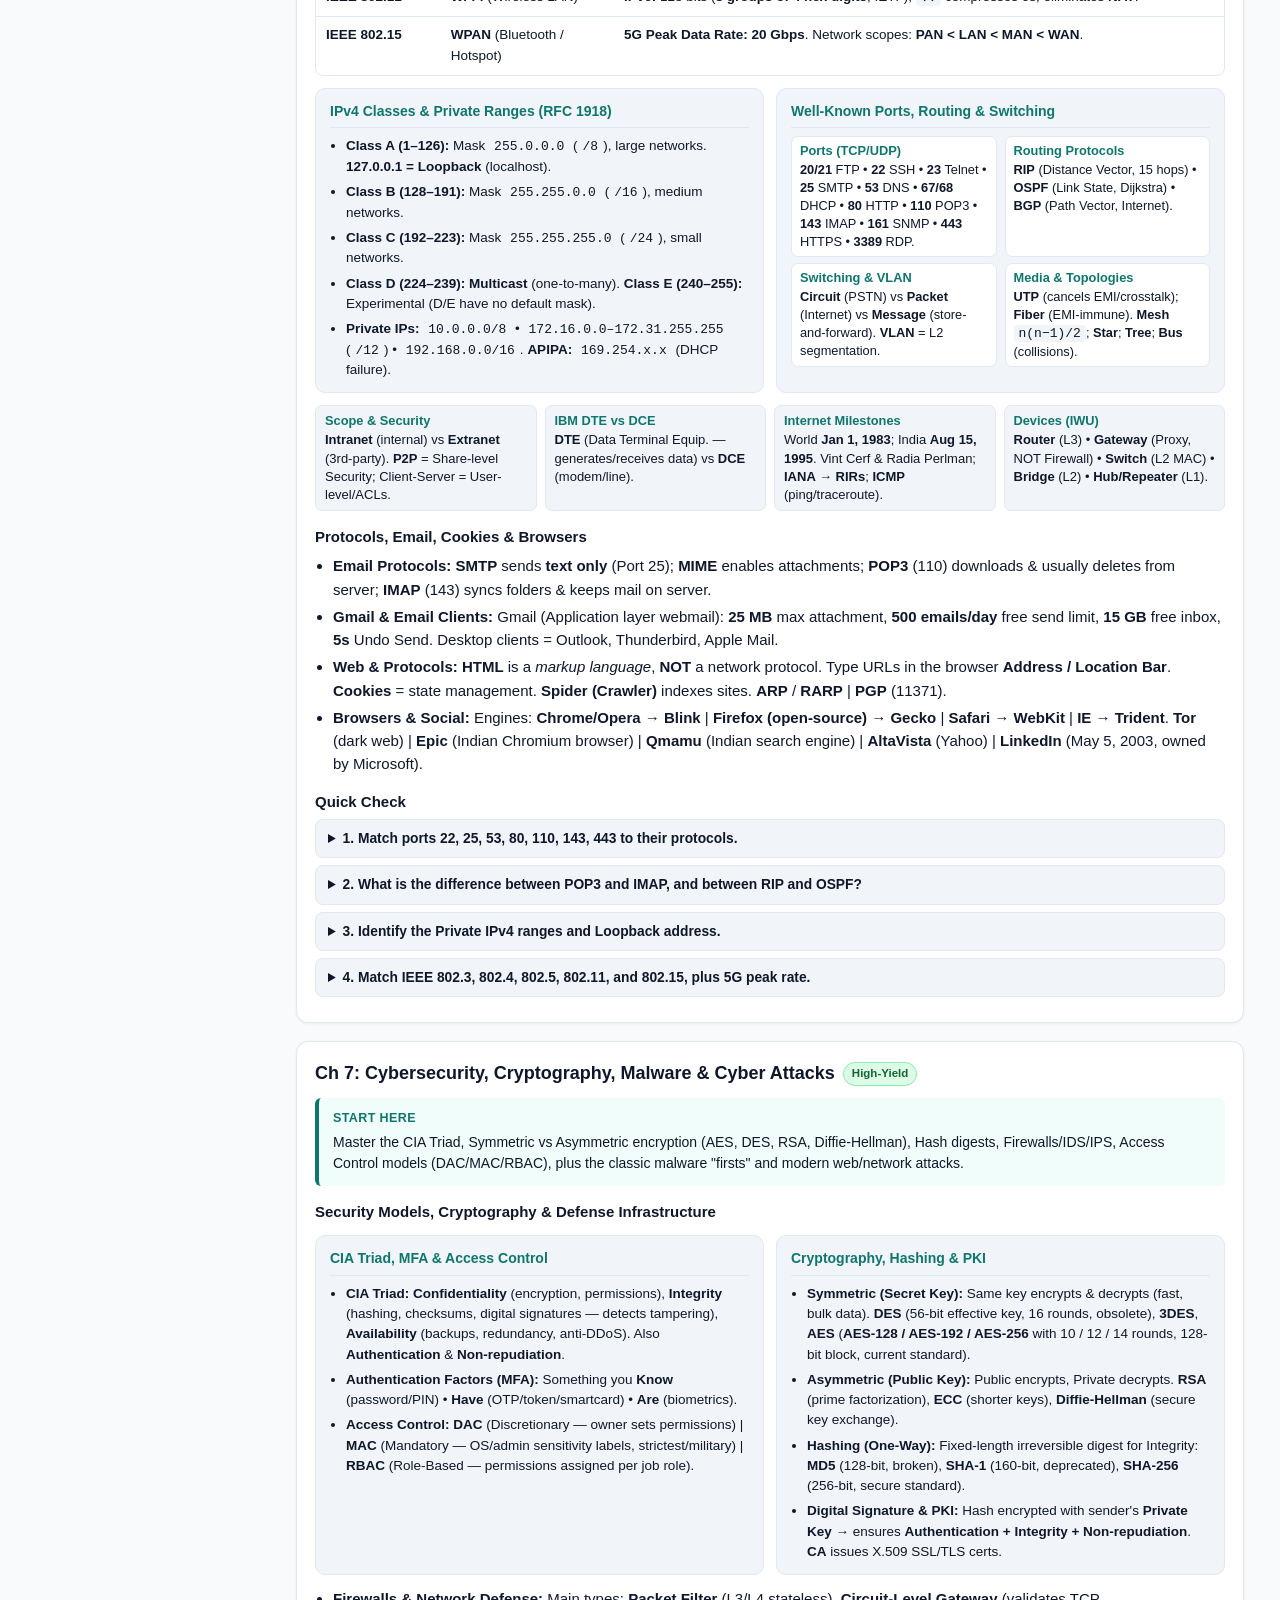
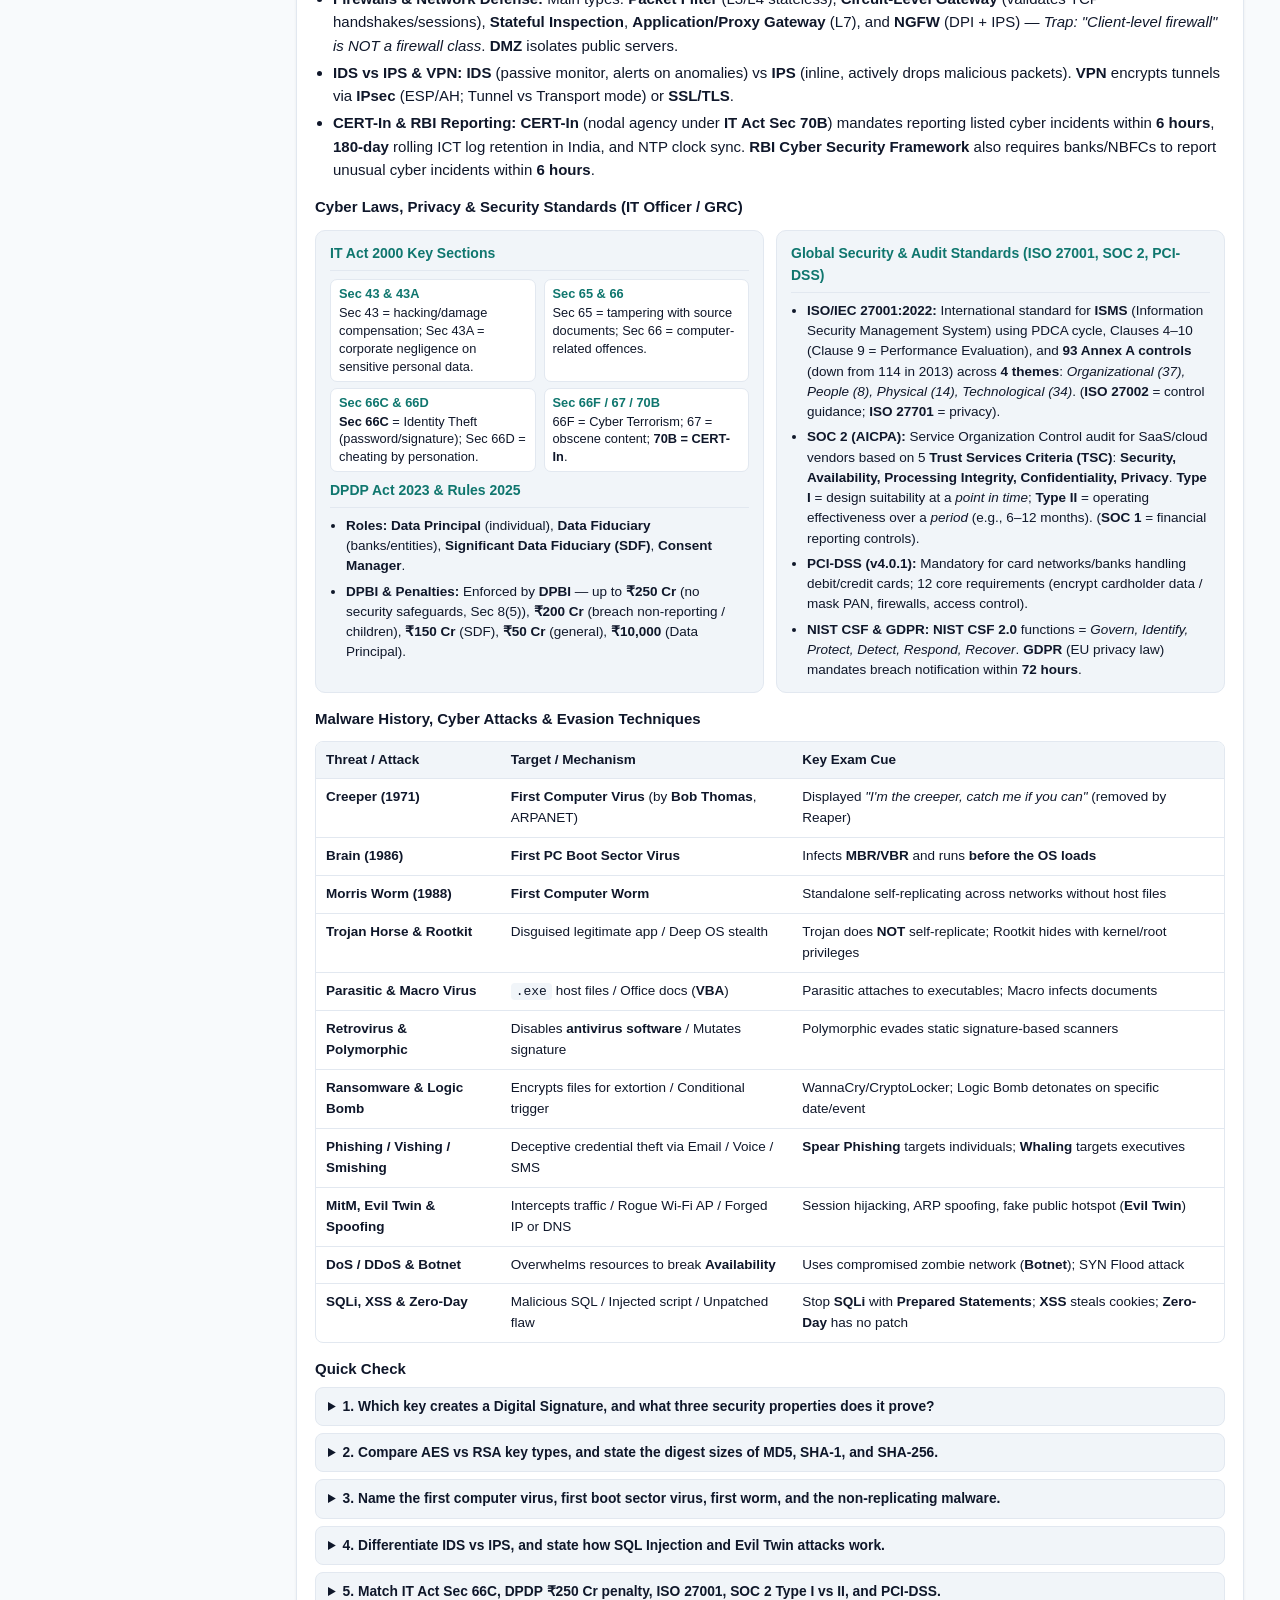
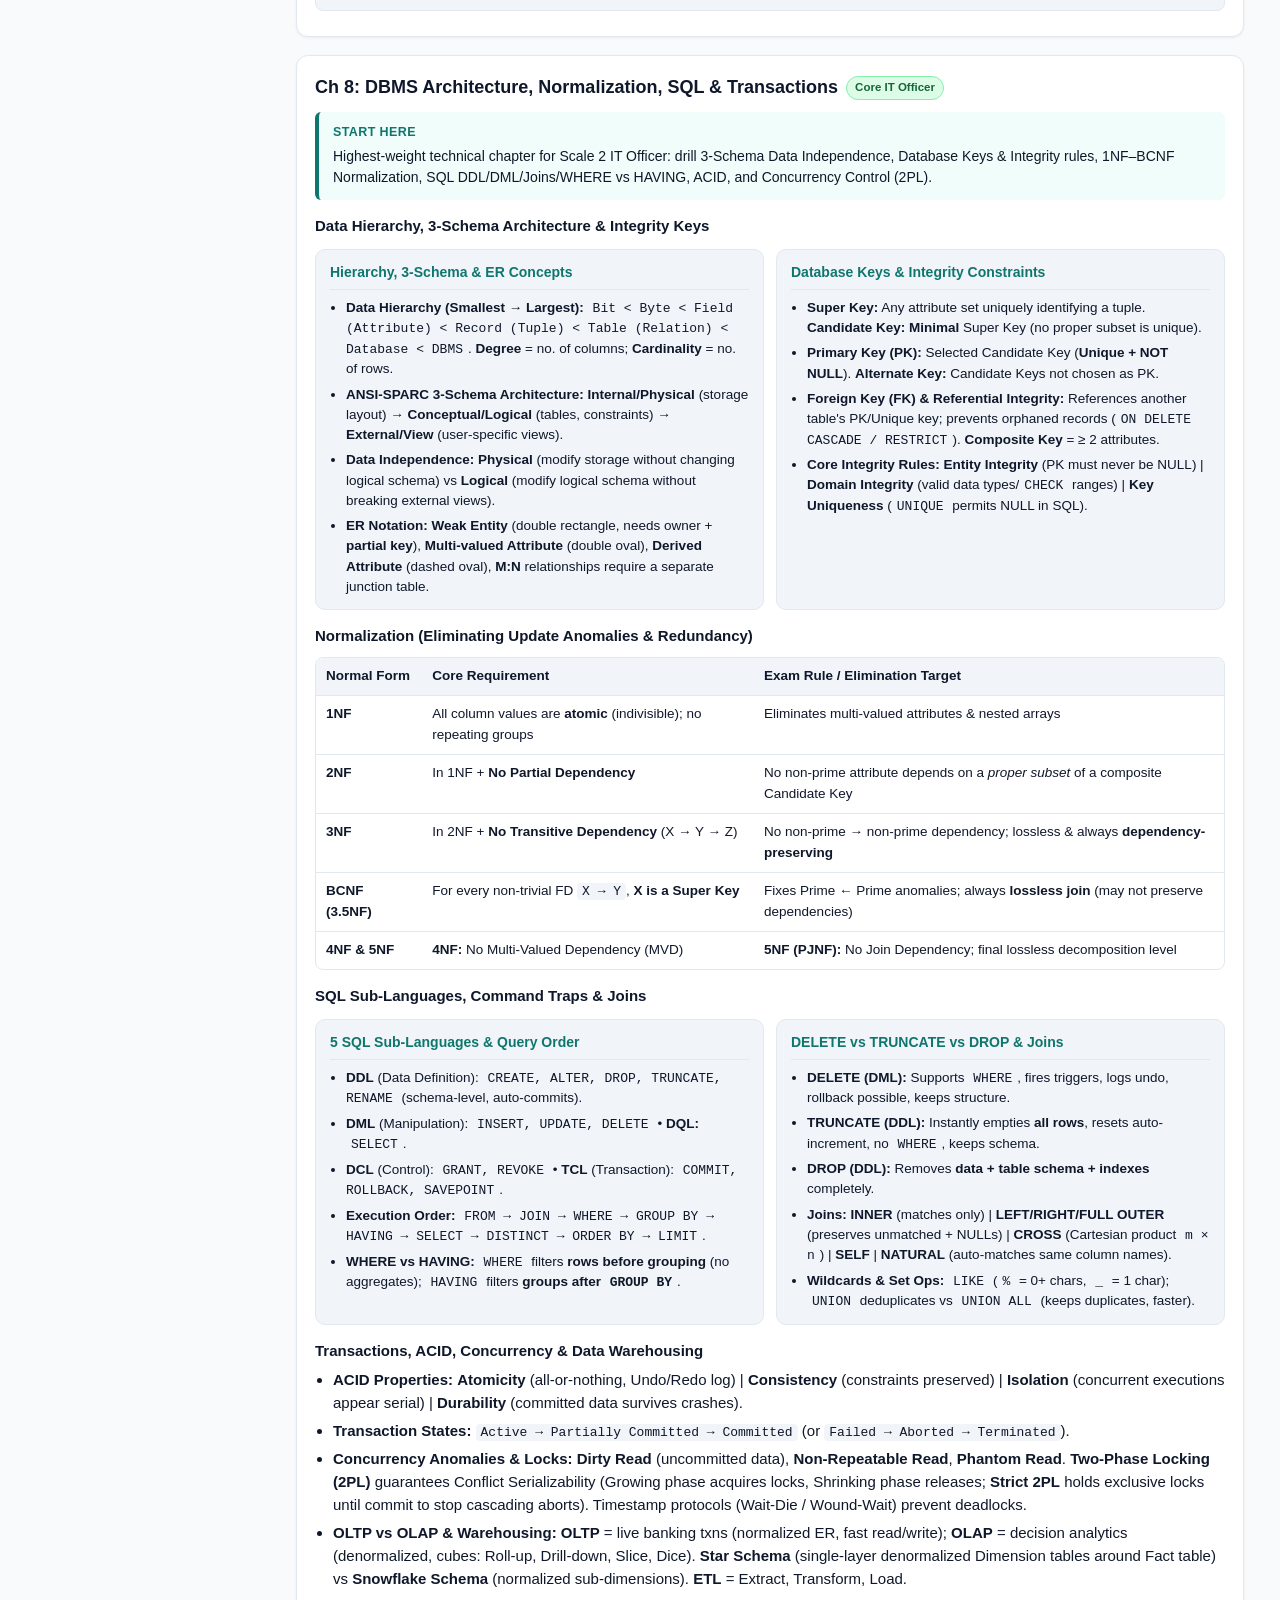
==== commit db69392e: "Replace dense pipe-delimited lists with compact scannable fact-grid cards" ====
--- a/computer_knowledge_guide.html
+++ b/computer_knowledge_guide.html
@@ -284,6 +284,48 @@
   }
   .info-card li { margin-bottom: 5px; }
   .info-card li:last-child { margin-bottom: 0; }
+  .fact-label {
+    font-size: 13.5px;
+    font-weight: 700;
+    color: var(--text);
+    margin: 10px 0 4px;
+  }
+  .fact-grid {
+    display: grid;
+    grid-template-columns: repeat(auto-fit, minmax(min(100%, 205px), 1fr));
+    gap: 6px 8px;
+    list-style: none;
+    padding: 0;
+    margin: 6px 0 12px;
+  }
+  .fact-grid.compact {
+    grid-template-columns: repeat(auto-fit, minmax(min(100%, 155px), 1fr));
+  }
+  .fact-grid > li {
+    margin: 0;
+    padding: 6px 9px;
+    background: var(--surface-2);
+    border: 1px solid var(--border);
+    border-radius: 7px;
+    font-size: 13px;
+    line-height: 1.4;
+  }
+  .info-card .fact-grid {
+    padding-left: 0;
+    margin: 6px 0 8px;
+    grid-template-columns: repeat(auto-fit, minmax(min(100%, 165px), 1fr));
+  }
+  .info-card .fact-grid > li {
+    background: var(--surface);
+    padding: 5px 8px;
+    font-size: 12.8px;
+  }
+  .fact-grid > li > strong:first-child {
+    display: block;
+    color: var(--accent);
+    font-size: 12.8px;
+    margin-bottom: 1px;
+  }
 </style>
 </head>
 <body data-sidebar-pad="flush">
@@ -344,12 +386,33 @@
     </div>
 
     <h3>History, Pioneers, Classification &amp; Supercomputers</h3>
+    <div class="fact-label">Key Pioneers &amp; Computing Milestones</div>
+    <ul class="fact-grid">
+      <li><strong>Abacus &amp; Slide Rule</strong>Abacus (~4,000+ yrs ago); Slide Rule invented by <strong>William Oughtred</strong>.</li>
+      <li><strong>Charles Babbage</strong>Father of Computer — Difference Engine (1822), Analytical Engine (1837, Punch Cards).</li>
+      <li><strong>Ada Lovelace</strong>World's 1st Computer Programmer.</li>
+      <li><strong>Alan Turing</strong>Father of Modern Computer Science.</li>
+      <li><strong>John von Neumann</strong>Stored-program computer architecture.</li>
+      <li><strong>Robert Heath Dennard</strong>Inventor of RAM (DRAM).</li>
+      <li><strong>John McCarthy</strong>Father of Artificial Intelligence (AI).</li>
+      <li><strong>Tim Berners-Lee</strong>World Wide Web (1989), HTML &amp; HTTP.</li>
+      <li><strong>Douglas Engelbart</strong>Inventor of the Computer Mouse.</li>
+      <li><strong>Seymour Cray</strong>Father of Supercomputing (Cray-1).</li>
+      <li><strong>Vijay Bhatkar</strong>Father of Indian Supercomputing (PARAM).</li>
+    </ul>
+
+    <div class="fact-label">Famous Firsts &amp; Core Concepts</div>
+    <ul class="fact-grid compact">
+      <li><strong>Colossus</strong>1st electronic programmable device (WWII).</li>
+      <li><strong>EDSAC (May 1949)</strong>1st practical stored-program computer (Manchester Baby ran 1st test in 1948; Univ. of Manchester built 1st transistorized).</li>
+      <li><strong>Intel 4004 (1971)</strong>1st commercial single-chip microprocessor.</li>
+      <li><strong>VisiCalc &amp; ELIZA</strong>1st Spreadsheet &amp; 1st Chatbot.</li>
+      <li><strong>Analog / Digital / Hybrid</strong>Continuous vs binary vs ICU/ECG; Micro &lt; Mini &lt; Mainframe &lt; Supercomputer (Client PCs = Microcomputers).</li>
+      <li><strong>System Unit vs Motherboard</strong>Chassis/tower housing parts vs main PCB (System/Planar Board).</li>
+      <li><strong>Computing Triad &amp; Loops</strong>Hardware + Software + <strong>Humanware/Liveware</strong>; Process control = <strong>Feedback Loop</strong>; Voice = <strong>VUI</strong>.</li>
+      <li><strong>RISC vs CISC &amp; Speed</strong>RISC (fixed-length, ARM) vs CISC (x86); CPU = <strong>MIPS</strong>, Supercomputer = <strong>FLOPS</strong> (1 ExaFLOP = 10<sup>18</sup>).</li>
+    </ul>
     <ul>
-      <li><strong>Abacus &amp; Slide Rule:</strong> Abacus = earliest calculating device (~4,000+ yrs ago). <strong>William Oughtred</strong> invented the <strong>Slide Rule</strong>.</li>
-      <li><strong>Key Pioneers:</strong> <strong>Charles Babbage</strong> (Father of Computer — Difference Engine 1822, Analytical Engine 1837 using Punch Cards) | <strong>Ada Lovelace</strong> (1st Programmer) | <strong>Alan Turing</strong> (Father of Modern CS) | <strong>John von Neumann</strong> (Stored-program architecture) | <strong>Robert Heath Dennard</strong> (DRAM/RAM) | <strong>John McCarthy</strong> (Father of AI) | <strong>Tim Berners-Lee</strong> (WWW 1989, HTML, HTTP) | <strong>Douglas Engelbart</strong> (Mouse) | <strong>Seymour Cray</strong> (Father of Supercomputing) | <strong>Vijay Bhatkar</strong> (Father of Indian Supercomputing).</li>
-      <li><strong>Key Firsts:</strong> 1st Electronic Programmable Device = <strong>Colossus</strong> | 1st Practical Stored-Program = <strong>EDSAC (May 1949)</strong> (<em>Manchester Baby [June 1948]</em> ran the first test stored program; <strong>Univ. of Manchester</strong> built 1st transistorized computer) | 1st Microprocessor = <strong>Intel 4004 (1971)</strong> | 1st Spreadsheet = <strong>VisiCalc</strong> | 1st Chatbot = <strong>ELIZA</strong>.</li>
-      <li><strong>Computer Types, Units &amp; Computing Triad:</strong> <strong>Analog</strong> vs <strong>Digital</strong> vs <strong>Hybrid</strong>. Size: Micro &lt; Mini &lt; Mainframe &lt; Supercomputer (Client PCs = <strong>Microcomputers</strong>). <strong>System Unit</strong> (chassis/tower holding Motherboard, CPU, RAM) vs <strong>Motherboard</strong> (System/Planar Board). Triad = Hardware + Software + <strong>Humanware/Liveware</strong>. Process-control input = <strong>Feedback Loop</strong>; Accessibility = <strong>Voice Recognition / VUI</strong> (Voice-User Interface).</li>
-      <li><strong>ISA &amp; Speed Units:</strong> <strong>RISC</strong> (fixed-length, pipelining, ARM) vs <strong>CISC</strong> (x86). CPU speed = <strong>MIPS</strong>; Supercomputer = <strong>FLOPS</strong> (1 ExaFLOP = 10<sup>18</sup>).</li>
       <li><strong>India's Supercomputers:</strong> First = <strong>PARAM 8000</strong> (1991, C-DAC); Top = <strong>Shakti Cloud</strong> (#35 Nov 2026 TOP500) &amp; <strong>AIRAWAT</strong> (C-DAC Pune, #75 in 2023).</li>
       <li><strong>Digital Divide:</strong> Gap between populations with access to modern ICT / e-governance services and those without.</li>
     </ul>
@@ -394,13 +457,17 @@
     </div>
 
     <h3>CPU, Registers, Buses &amp; Logic Gates</h3>
-    <ul>
-      <li><strong>CPU Core &amp; Cycle:</strong> Basic computation unit = <strong>Core</strong> (contains <strong>ALU</strong> + <strong>Control Unit [CU]</strong> + Registers). Instruction Cycle: <code>Fetch → Decode → Execute → Store</code>.</li>
-      <li><strong>Key CPU Registers (Fastest Memory):</strong> Register = group of <strong>flip-flops</strong>. <strong>Accumulator (AC)</strong> stores ALU results | <strong>PC</strong> (Program Counter — next instruction address) | <strong>IR</strong> (Instruction Register — current instruction) | <strong>MAR / MDR</strong> (Memory Address / Data Register).</li>
-      <li><strong>System Buses:</strong> <strong>Data Bus</strong> (bidirectional) | <strong>Address Bus</strong> (unidirectional, determines max addressable RAM) | <strong>Control Bus</strong> (bidirectional timing/control signals).</li>
-      <li><strong>Universal Logic Gates:</strong> <strong>NAND</strong> and <strong>NOR</strong> (can build any Boolean function). Basic gates: AND, OR, NOT; Derived: XOR, XNOR.</li>
-      <li><strong>Firmware, POST &amp; SMPS:</strong> Firmware = hardware + software in ROM (e.g., <strong>BIOS / UEFI</strong> — runs <strong>POST</strong> [Power-On Self-Test] during boot). <strong>SMPS</strong> = Switch Mode Power Supply (AC → DC).</li>
-      <li><strong>Adapters, Encoders &amp; Terminals:</strong> <strong>Adapter</strong> changes a connector configuration / bridges interfaces; Peripheral Card puts info in/out; <strong>Plug &amp; Play (PnP)</strong> auto-detects devices. <strong>Encoder</strong> converts data into another code system; <strong>Bit Manipulation</strong> modifies bits shorter than a word; <strong>Call-Directing Code</strong> = 2–3 char teletypewriter activation code. <strong>Dumb Terminal:</strong> Only keyboard &amp; screen (no local processing).</li>
+    <ul class="fact-grid compact">
+      <li><strong>CPU Core &amp; Cycle</strong>Core = <strong>ALU + CU + Registers</strong>; Cycle: <code>Fetch → Decode → Execute → Store</code>.</li>
+      <li><strong>Accumulator (AC)</strong>Register (flip-flops) holding ALU results.</li>
+      <li><strong>PC &amp; IR</strong><strong>PC</strong> = next instruction addr; <strong>IR</strong> = current instruction.</li>
+      <li><strong>MAR &amp; MDR</strong>Memory Address Register &amp; Memory Data Register.</li>
+      <li><strong>System Buses</strong><strong>Data</strong> (bidirectional), <strong>Address</strong> (unidirectional, max RAM), <strong>Control</strong> (bidirectional).</li>
+      <li><strong>Logic Gates</strong>Universal: <strong>NAND, NOR</strong>. Basic: AND, OR, NOT; Derived: XOR, XNOR.</li>
+      <li><strong>Firmware, POST &amp; SMPS</strong>BIOS/UEFI in ROM runs <strong>POST</strong>; <strong>SMPS</strong> converts AC → DC.</li>
+      <li><strong>Adapter &amp; PnP</strong>Adapter converts connector/interface; <strong>Plug &amp; Play</strong> auto-detects devices.</li>
+      <li><strong>Encoder &amp; Bits</strong>Encoder converts code systems; <strong>Bit Manipulation</strong> alters sub-word bits; <strong>Call-Directing Code</strong> activates teletypewriters.</li>
+      <li><strong>Dumb Terminal</strong>Keyboard + screen only (no local CPU).</li>
     </ul>
 
     <h3>Ports, Cables, Slots &amp; Color Codes</h3>
@@ -466,13 +533,14 @@
     <p style="font-size:13.5px;color:var(--muted);"><strong>Speed Hierarchy (Fastest → Slowest):</strong> <code>Registers &gt; L1/L2/L3 Cache &gt; Main RAM &gt; SSD &gt; HDD &gt; Optical &gt; Magnetic Tape</code>.</p>
 
     <h3>Secondary Storage (Auxiliary Memory), Optical, RAID &amp; HDD Timing</h3>
-    <ul>
-      <li><strong>Disk Formatting:</strong> Dividing a magnetic disk into concentric <strong>Tracks</strong> &amp; pie-slice <strong>Sectors</strong> (cluster = group of sectors).</li>
-      <li><strong>HDD Access Time Formula:</strong> <code>Access Time = Seek Time + Rotational Latency + Transfer Time</code>. (<strong>Seek Time</strong> = move head to track; <strong>Rotational Latency</strong> = wait for sector to spin under head).</li>
-      <li><strong>Optical Discs (Pits &amp; Lands, 12 cm):</strong> <strong>CD</strong> = <strong>700 MB</strong> (<strong>CD-ROM</strong> = Read-Only; <strong>WORM</strong> = <em>Write Once, Read Many</em> [CD-R]; <strong>CD-RW</strong> = ReWritable) | <strong>DVD</strong> = <strong>4.7 GB</strong> (single) / <strong>8.5 GB</strong> (dual) | <strong>Blu-ray</strong> = <strong>25 GB / 50 GB</strong>.</li>
-      <li><strong>Backup Types (2025 PYQ):</strong> <strong>Full</strong> (entire dataset) | <strong>Differential</strong> (changes since last <em>Full</em> backup) | <strong>Incremental</strong> (changes since the <strong>most recent backup of ANY type</strong> — fastest backup, slowest restore).</li>
-      <li><strong>RAID Levels:</strong> <strong>RAID 0</strong> (Striping — speed, no redundancy) | <strong>RAID 1</strong> (Mirroring — 100% fault tolerance) | <strong>RAID 5</strong> (Striping with distributed parity, min 3 disks) | <strong>RAID 10</strong> (Mirror + Stripe).</li>
-      <li><strong>Floppy Disks (IBM):</strong> <strong>3.5" = 1.44 MB</strong> | 5.25" = 360 KB–1.2 MB | 8" = 80 KB–1.2 MB.</li>
+    <ul class="fact-grid compact">
+      <li><strong>Disk Formatting</strong>Divides disk into concentric <strong>Tracks</strong> &amp; pie-slice <strong>Sectors</strong> (cluster = group of sectors).</li>
+      <li><strong>HDD Access Time</strong><code>Seek Time + Rotational Latency + Transfer Time</code>.</li>
+      <li><strong>Optical (12 cm Pits/Lands)</strong><strong>CD:</strong> 700 MB (CD-ROM, <strong>WORM</strong>/CD-R, CD-RW) | <strong>DVD:</strong> 4.7 GB / 8.5 GB | <strong>Blu-ray:</strong> 25 GB / 50 GB.</li>
+      <li><strong>Backup Types (2025 PYQ)</strong><strong>Full</strong> (all data) • <strong>Differential</strong> (since last Full) • <strong>Incremental</strong> (since last backup of <strong>any</strong> type).</li>
+      <li><strong>RAID 0 / RAID 1</strong><strong>RAID 0:</strong> Striping (speed, no redundancy) • <strong>RAID 1:</strong> Mirroring (100% fault tolerance).</li>
+      <li><strong>RAID 5 / RAID 10</strong><strong>RAID 5:</strong> Striping + distributed parity (min 3 disks) • <strong>RAID 10:</strong> Mirror + Stripe.</li>
+      <li><strong>Floppy Disks (IBM)</strong>3.5" = <strong>1.44 MB</strong> • 5.25" = 360 KB–1.2 MB • 8" = 80 KB–1.2 MB.</li>
     </ul>
 
     <h3>Complete Memory Units Ladder (Bit to Quettabyte)</h3>
@@ -740,17 +808,19 @@
       </div>
       <div class="info-card">
         <h4>Well-Known Ports, Routing &amp; Switching</h4>
-        <ul>
-          <li><strong>Ports:</strong> <strong>FTP</strong> (20/21) | <strong>SSH</strong> (22) | <strong>Telnet</strong> (23, plain text) | <strong>SMTP</strong> (25) | <strong>DNS</strong> (53) | <strong>DHCP</strong> (67/68) | <strong>HTTP</strong> (80) | <strong>POP3</strong> (110) | <strong>IMAP</strong> (143) | <strong>SNMP</strong> (161) | <strong>HTTPS</strong> (443) | <strong>RDP</strong> (3389).</li>
-          <li><strong>Routing Protocols:</strong> <strong>RIP</strong> (Distance Vector, max 15 hops) | <strong>OSPF</strong> (Link State, Dijkstra) | <strong>BGP</strong> (Path Vector, Internet EGP).</li>
-          <li><strong>Switching:</strong> <strong>Circuit</strong> (dedicated path, PSTN) vs <strong>Packet</strong> (Internet) vs <strong>Message</strong> (store-and-forward). <strong>VLAN</strong> = Layer 2 broadcast segmentation.</li>
-          <li><strong>Media &amp; Topologies:</strong> <strong>UTP</strong> (Unshielded Twisted Pair) cancels <strong>EMI &amp; crosstalk</strong>; <strong>Fiber Optic</strong> = total internal reflection, EMI-immune. <strong>Mesh</strong> = <code>n(n−1)/2</code> links (most reliable); <strong>Star</strong> (central switch); <strong>Tree</strong> (hierarchical); <strong>Bus</strong> (most collisions).</li>
-        </ul>
-      </div>
-    </div>
-    <ul>
-      <li><strong>Network Scope, Security &amp; IBM Endpoints:</strong> <strong>Intranet</strong> vs <strong>Extranet</strong>; <strong>Peer-to-Peer (P2P)</strong> uses <strong>Share-level Security</strong> (Client-Server uses User-level/ACLs). <strong>DTE</strong> (Data Terminal Equipment — generates/receives data) vs <strong>DCE</strong> (Data Circuit-Terminating Equipment — modem/line). Internet launch: World <strong>Jan 1, 1983</strong>; India <strong>Aug 15, 1995</strong>; Vint Cerf &amp; Radia Perlman; <strong>IANA → RIRs</strong>; <strong>ICMP</strong> powers <code>ping</code> &amp; <code>traceroute</code>.</li>
-      <li><strong>Devices (InterWorking Units / IWU):</strong> <strong>Router</strong> (L3) | <strong>Gateway</strong> (dissimilar protocols; Proxy, NOT Firewall) | <strong>Switch</strong> (L2, MAC table) | <strong>Bridge</strong> (L2, 2 ports) | <strong>Hub / Repeater</strong> (L1, fixes attenuation).</li>
+        <ul class="fact-grid">
+          <li><strong>Ports (TCP/UDP)</strong><strong>20/21</strong> FTP • <strong>22</strong> SSH • <strong>23</strong> Telnet • <strong>25</strong> SMTP • <strong>53</strong> DNS • <strong>67/68</strong> DHCP • <strong>80</strong> HTTP • <strong>110</strong> POP3 • <strong>143</strong> IMAP • <strong>161</strong> SNMP • <strong>443</strong> HTTPS • <strong>3389</strong> RDP.</li>
+          <li><strong>Routing Protocols</strong><strong>RIP</strong> (Distance Vector, 15 hops) • <strong>OSPF</strong> (Link State, Dijkstra) • <strong>BGP</strong> (Path Vector, Internet).</li>
+          <li><strong>Switching &amp; VLAN</strong><strong>Circuit</strong> (PSTN) vs <strong>Packet</strong> (Internet) vs <strong>Message</strong> (store-and-forward). <strong>VLAN</strong> = L2 segmentation.</li>
+          <li><strong>Media &amp; Topologies</strong><strong>UTP</strong> (cancels EMI/crosstalk); <strong>Fiber</strong> (EMI-immune). <strong>Mesh</strong> <code>n(n−1)/2</code>; <strong>Star</strong>; <strong>Tree</strong>; <strong>Bus</strong> (collisions).</li>
+        </ul>
+      </div>
+    </div>
+    <ul class="fact-grid compact">
+      <li><strong>Scope &amp; Security</strong><strong>Intranet</strong> (internal) vs <strong>Extranet</strong> (3rd-party). <strong>P2P</strong> = Share-level Security; Client-Server = User-level/ACLs.</li>
+      <li><strong>IBM DTE vs DCE</strong><strong>DTE</strong> (Data Terminal Equip. — generates/receives data) vs <strong>DCE</strong> (modem/line).</li>
+      <li><strong>Internet Milestones</strong>World <strong>Jan 1, 1983</strong>; India <strong>Aug 15, 1995</strong>. Vint Cerf &amp; Radia Perlman; <strong>IANA → RIRs</strong>; <strong>ICMP</strong> (ping/traceroute).</li>
+      <li><strong>Devices (IWU)</strong><strong>Router</strong> (L3) • <strong>Gateway</strong> (Proxy, NOT Firewall) • <strong>Switch</strong> (L2 MAC) • <strong>Bridge</strong> (L2) • <strong>Hub/Repeater</strong> (L1).</li>
     </ul>
 
     <h3>Protocols, Email, Cookies &amp; Browsers</h3>
@@ -805,11 +875,17 @@
     <h3>Cyber Laws, Privacy &amp; Security Standards (IT Officer / GRC)</h3>
     <div class="info-grid">
       <div class="info-card">
-        <h4>Indian Cyber Laws: IT Act 2000 &amp; DPDP Act 2023</h4>
-        <ul>
-          <li><strong>IT Act, 2000 Key Sections:</strong> <strong>Sec 43</strong> (compensation for hacking/damage) | <strong>Sec 43A</strong> (corporate negligence in protecting sensitive personal data) | <strong>Sec 65</strong> (tampering with source code/documents) | <strong>Sec 66</strong> (computer-related offences) | <strong>Sec 66C</strong> (<strong>Identity Theft</strong> — password/digital signature misuse) | <strong>Sec 66D</strong> (cheating by personation) | <strong>Sec 66F</strong> (Cyber Terrorism) | <strong>Sec 67</strong> (obscene electronic content) | <strong>Sec 70B</strong> (CERT-In).</li>
-          <li><strong>DPDP Act 2023 &amp; Rules 2025:</strong> Governs digital personal data in India. <strong>Data Principal</strong> = individual | <strong>Data Fiduciary</strong> = entity deciding purpose/means (e.g., banks) | <strong>Significant Data Fiduciary (SDF)</strong> | <strong>Consent Manager</strong>.</li>
-          <li><strong>DPBI &amp; Penalties:</strong> Enforced by <strong>Data Protection Board of India (DPBI)</strong>. Caps: up to <strong>₹250 crore</strong> (no reasonable security safeguards, Sec 8(5)), <strong>₹200 crore</strong> (breach non-reporting / children's data), <strong>₹150 crore</strong> (SDF non-compliance), <strong>₹50 crore</strong> (general), <strong>₹10,000</strong> (Data Principal breach).</li>
+        <h4>IT Act 2000 Key Sections</h4>
+        <ul class="fact-grid">
+          <li><strong>Sec 43 &amp; 43A</strong>Sec 43 = hacking/damage compensation; Sec 43A = corporate negligence on sensitive personal data.</li>
+          <li><strong>Sec 65 &amp; 66</strong>Sec 65 = tampering with source documents; Sec 66 = computer-related offences.</li>
+          <li><strong>Sec 66C &amp; 66D</strong><strong>Sec 66C</strong> = Identity Theft (password/signature); Sec 66D = cheating by personation.</li>
+          <li><strong>Sec 66F / 67 / 70B</strong>66F = Cyber Terrorism; 67 = obscene content; <strong>70B = CERT-In</strong>.</li>
+        </ul>
+        <h4>DPDP Act 2023 &amp; Rules 2025</h4>
+        <ul>
+          <li><strong>Roles:</strong> <strong>Data Principal</strong> (individual), <strong>Data Fiduciary</strong> (banks/entities), <strong>Significant Data Fiduciary (SDF)</strong>, <strong>Consent Manager</strong>.</li>
+          <li><strong>DPBI &amp; Penalties:</strong> Enforced by <strong>DPBI</strong> — up to <strong>₹250 Cr</strong> (no security safeguards, Sec 8(5)), <strong>₹200 Cr</strong> (breach non-reporting / children), <strong>₹150 Cr</strong> (SDF), <strong>₹50 Cr</strong> (general), <strong>₹10,000</strong> (Data Principal).</li>
         </ul>
       </div>
       <div class="info-card">
@@ -1058,10 +1134,11 @@
       </div>
       <div class="info-card">
         <h4>Language Firsts, Software &amp; Extensions</h4>
-        <ul>
-          <li><strong>Famous Firsts:</strong> 1st High-Level = <strong>FORTRAN</strong> (Formula Translation) | 1st Business = <strong>COBOL</strong> | 1st OOP = <strong>Simula</strong> | 1st AI = <strong>LISP</strong> | <strong>C</strong> = Dennis Ritchie | <strong>Python</strong> = Guido van Rossum.</li>
-          <li><strong>Software, Manuals &amp; Licensing:</strong> <strong>Patches</strong> = vendor fixes | <strong>Firmware</strong> = ROM code | <strong>DTP</strong> (Desktop Publishing) = brochures, flyers, newsletters | <strong>CAD / CAM / CAE / CASE</strong> = Aided Design / Manufacturing / Engineering / Software Eng. | <strong>User Manual</strong> (how-to guide) vs Technical Manual | Open Source vs Freeware vs Shareware/Trialware vs Bloatware.</li>
-          <li><strong>Exam File Extensions:</strong> Word <code>.docx</code> | Excel <code>.xlsx</code> | PowerPoint <code>.pptx</code> | Access <code>.accdb</code> | WordPad <strong><code>.rtf</code></strong> | Paint Bitmap <strong><code>.bmp</code></strong> | Non-editable Doc <strong><code>.pdf</code></strong> | Executable Program <strong><code>.exe</code></strong>.</li>
+        <ul class="fact-grid">
+          <li><strong>Famous Firsts</strong>1st HLL = <strong>FORTRAN</strong> • 1st Business = <strong>COBOL</strong> • 1st OOP = <strong>Simula</strong> • 1st AI = <strong>LISP</strong> • <strong>C</strong> (Ritchie) • <strong>Python</strong> (van Rossum).</li>
+          <li><strong>Software &amp; CAD/CAM</strong><strong>Patches</strong> (fixes) • <strong>Firmware</strong> (ROM) • <strong>DTP</strong> (brochures/flyers) • <strong>CAD/CAM/CAE/CASE</strong> (Design/Mfg/Eng/SE) • <strong>User Manual</strong>.</li>
+          <li><strong>Licensing</strong><strong>Open Source</strong> (editable) vs <strong>Freeware</strong> (free, closed) vs <strong>Shareware/Trialware</strong> vs <strong>Bloatware</strong>.</li>
+          <li><strong>File Extensions</strong>Word <code>.docx</code> • Excel <code>.xlsx</code> • PPT <code>.pptx</code> • Access <code>.accdb</code> • WordPad <code>.rtf</code> • Paint <code>.bmp</code> • <code>.pdf</code> • <code>.exe</code>.</li>
         </ul>
       </div>
     </div>
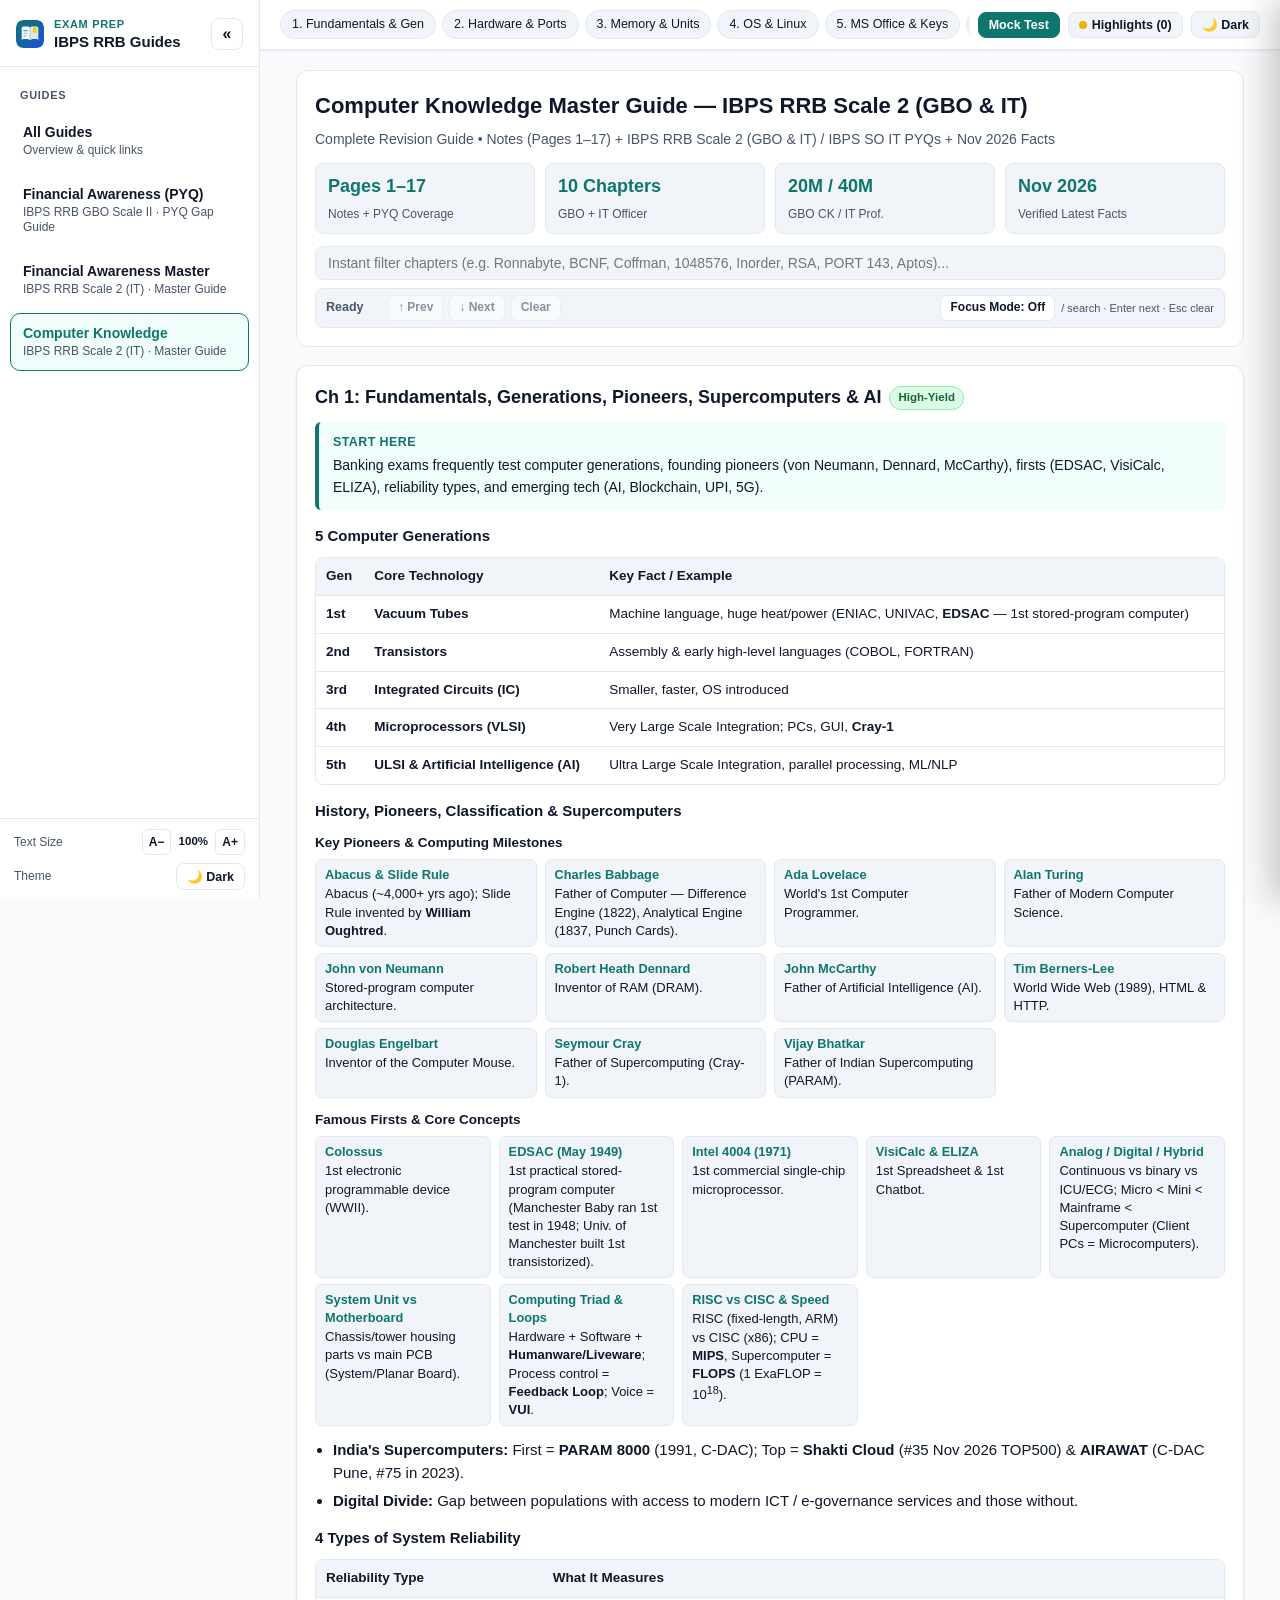
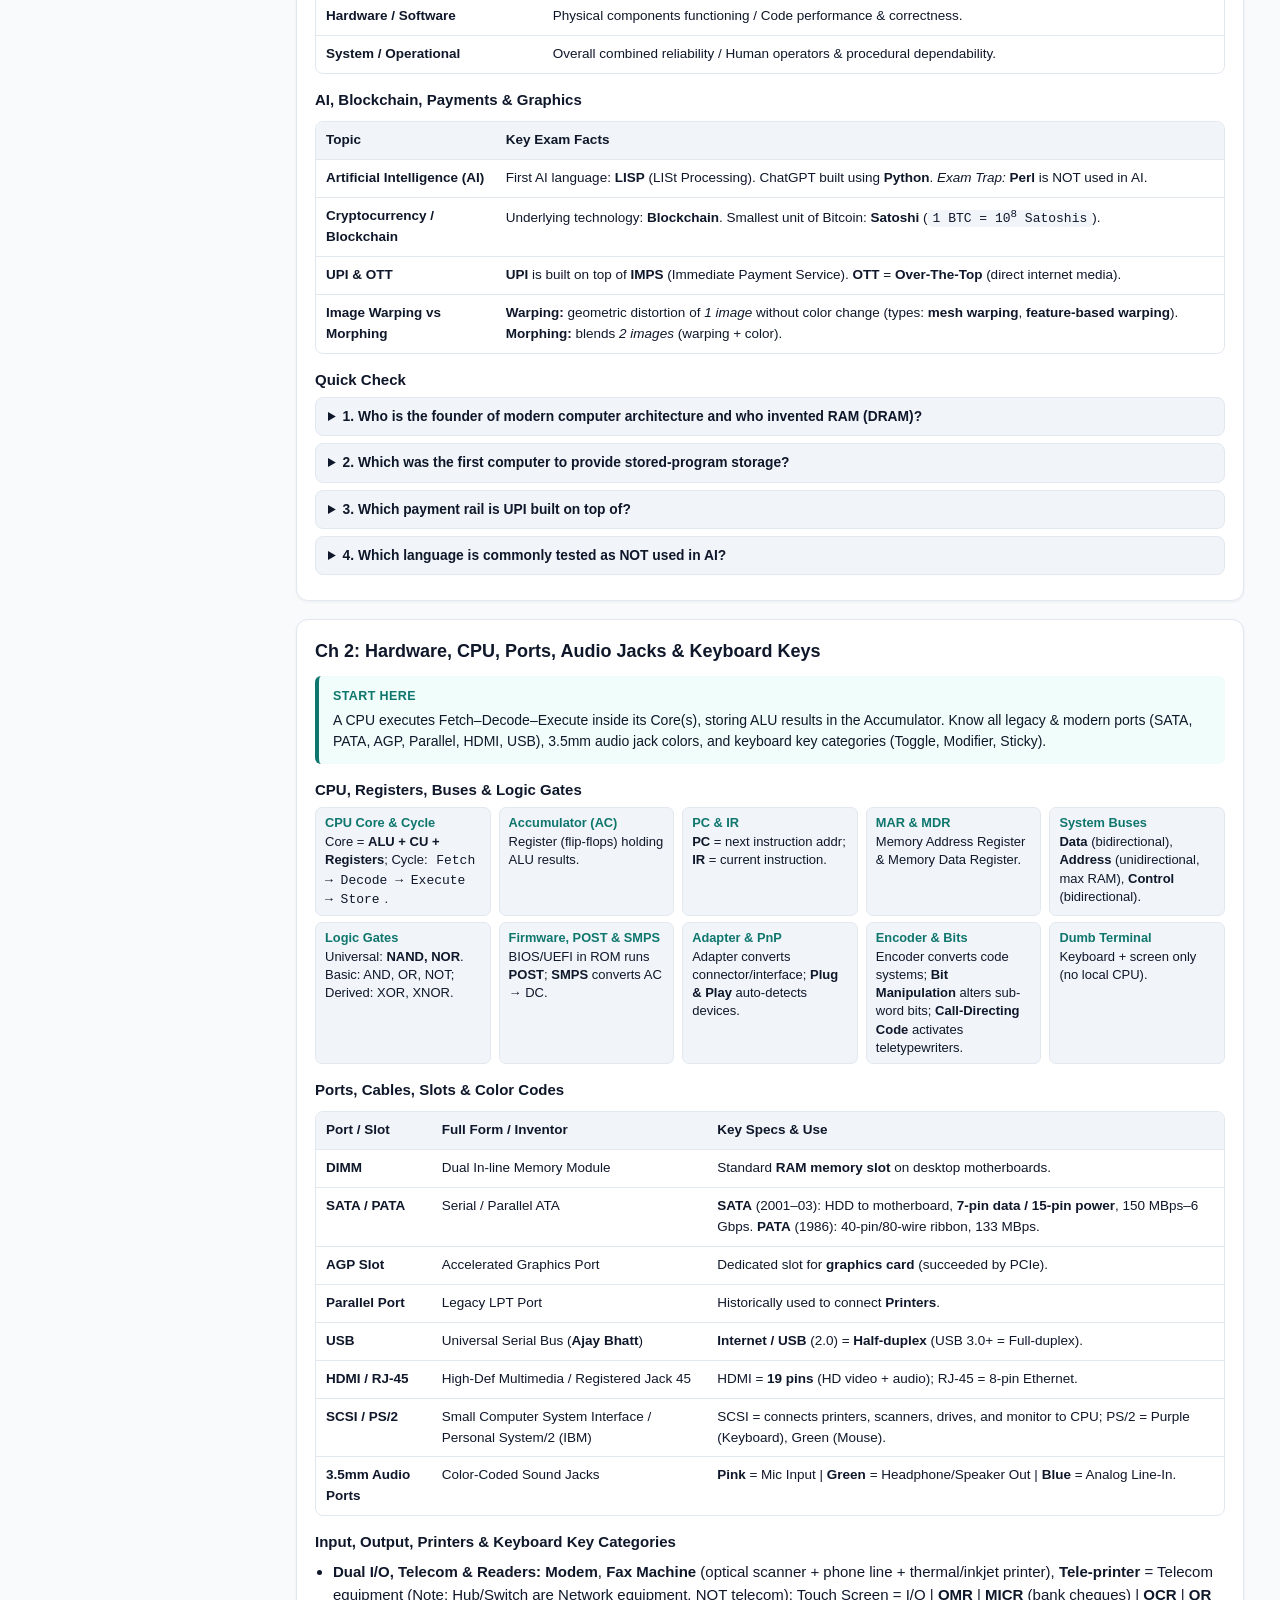
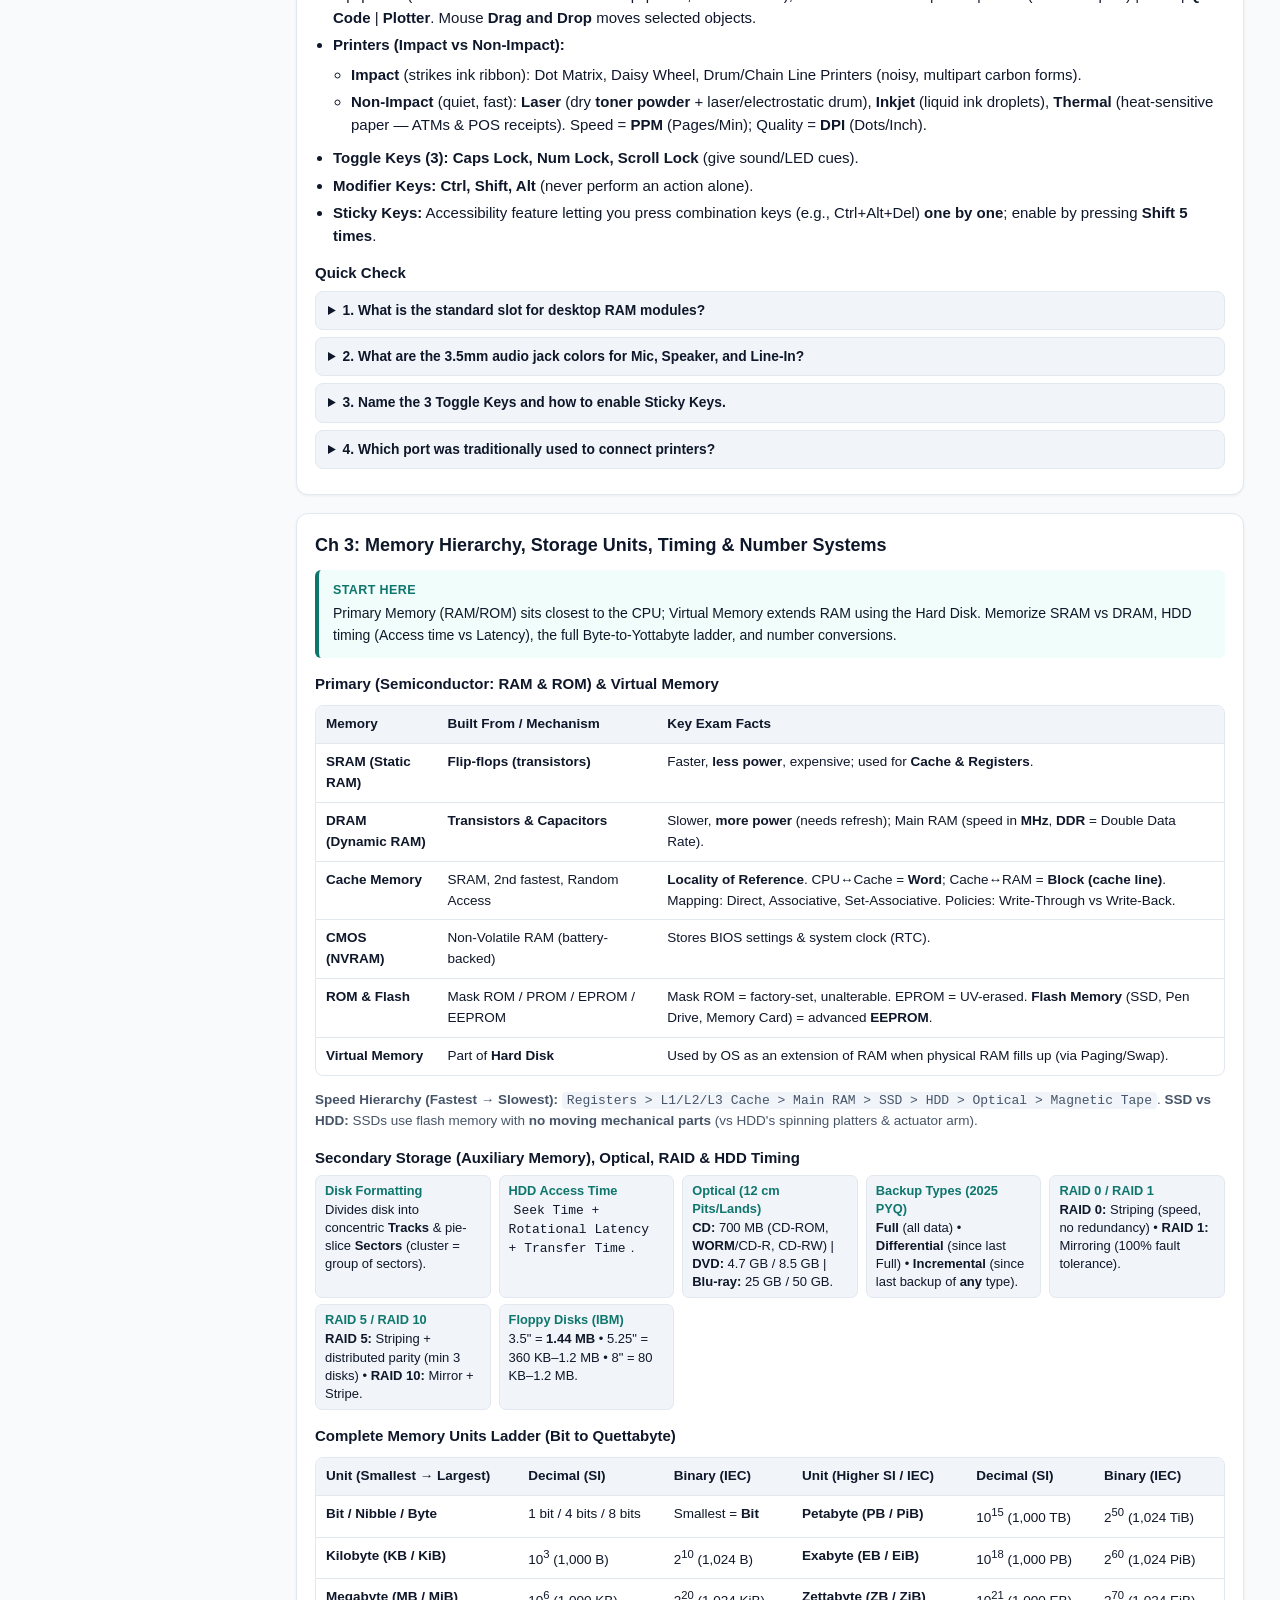
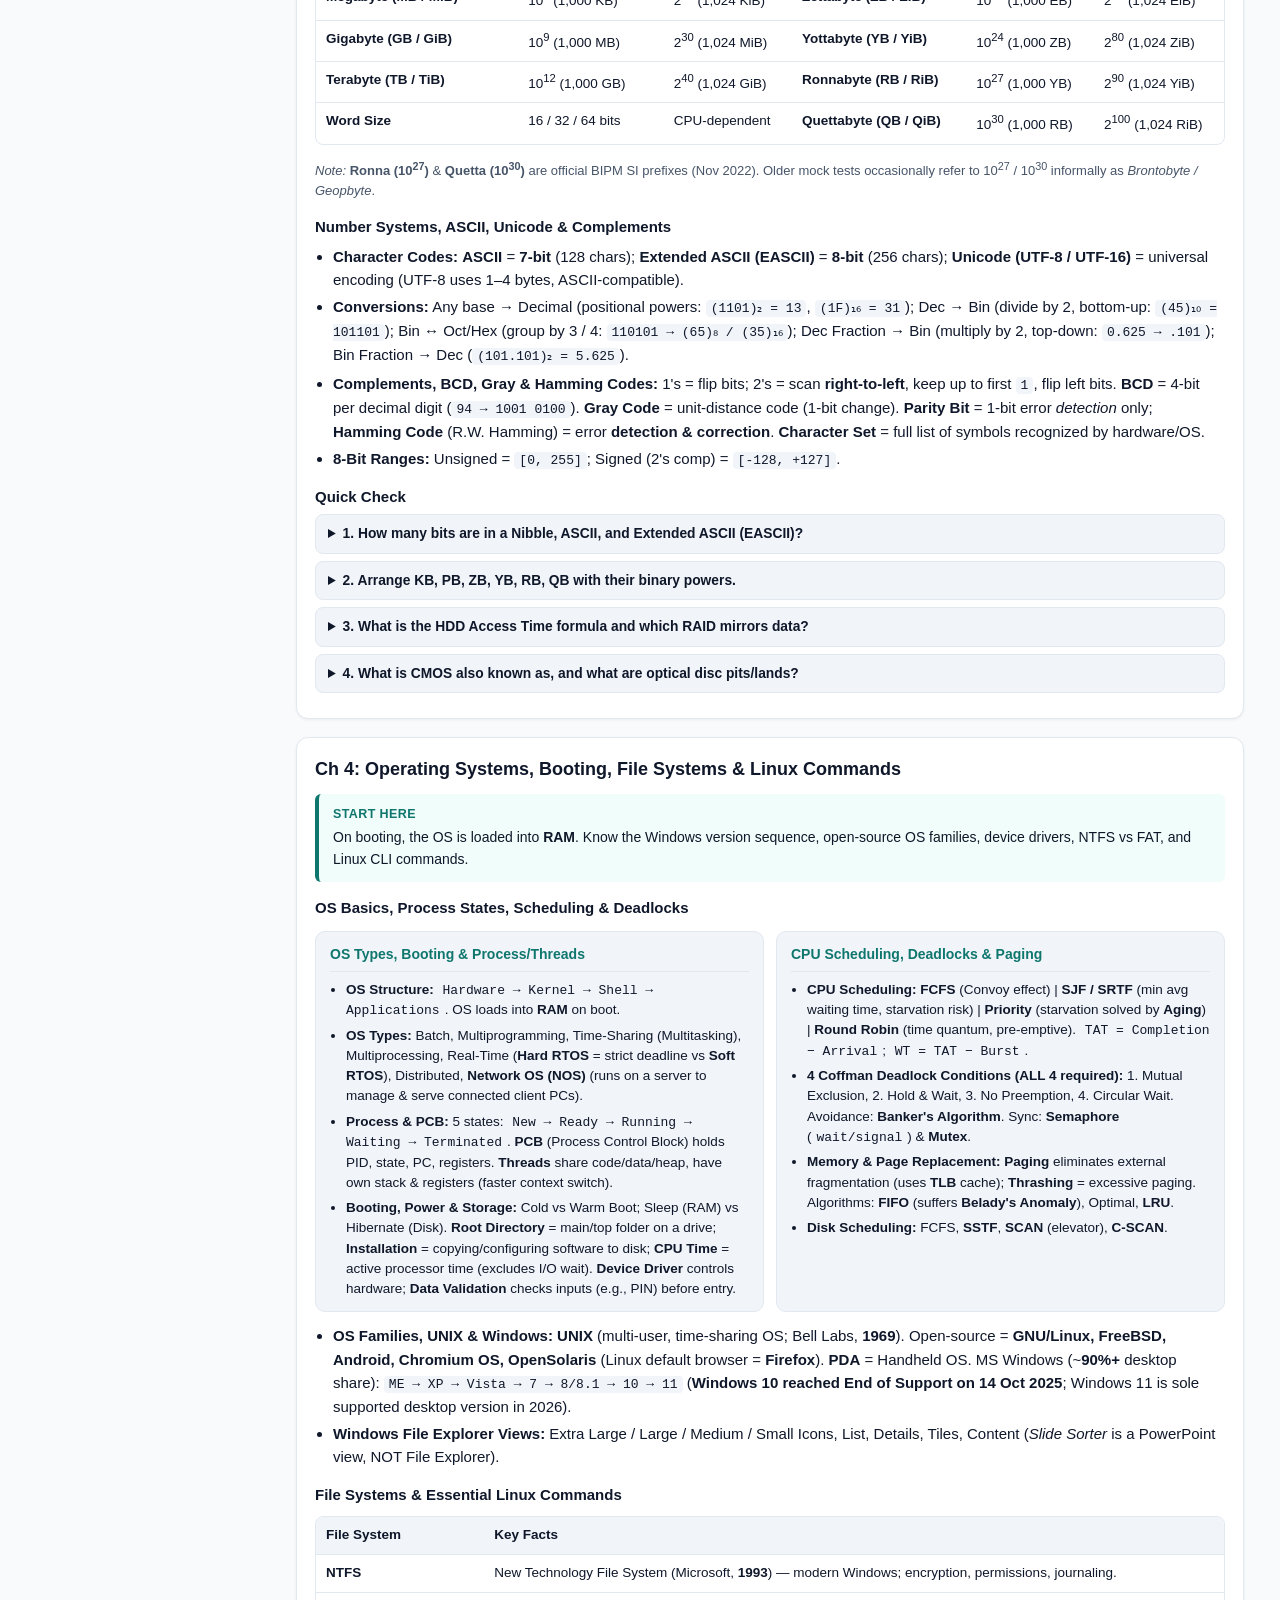
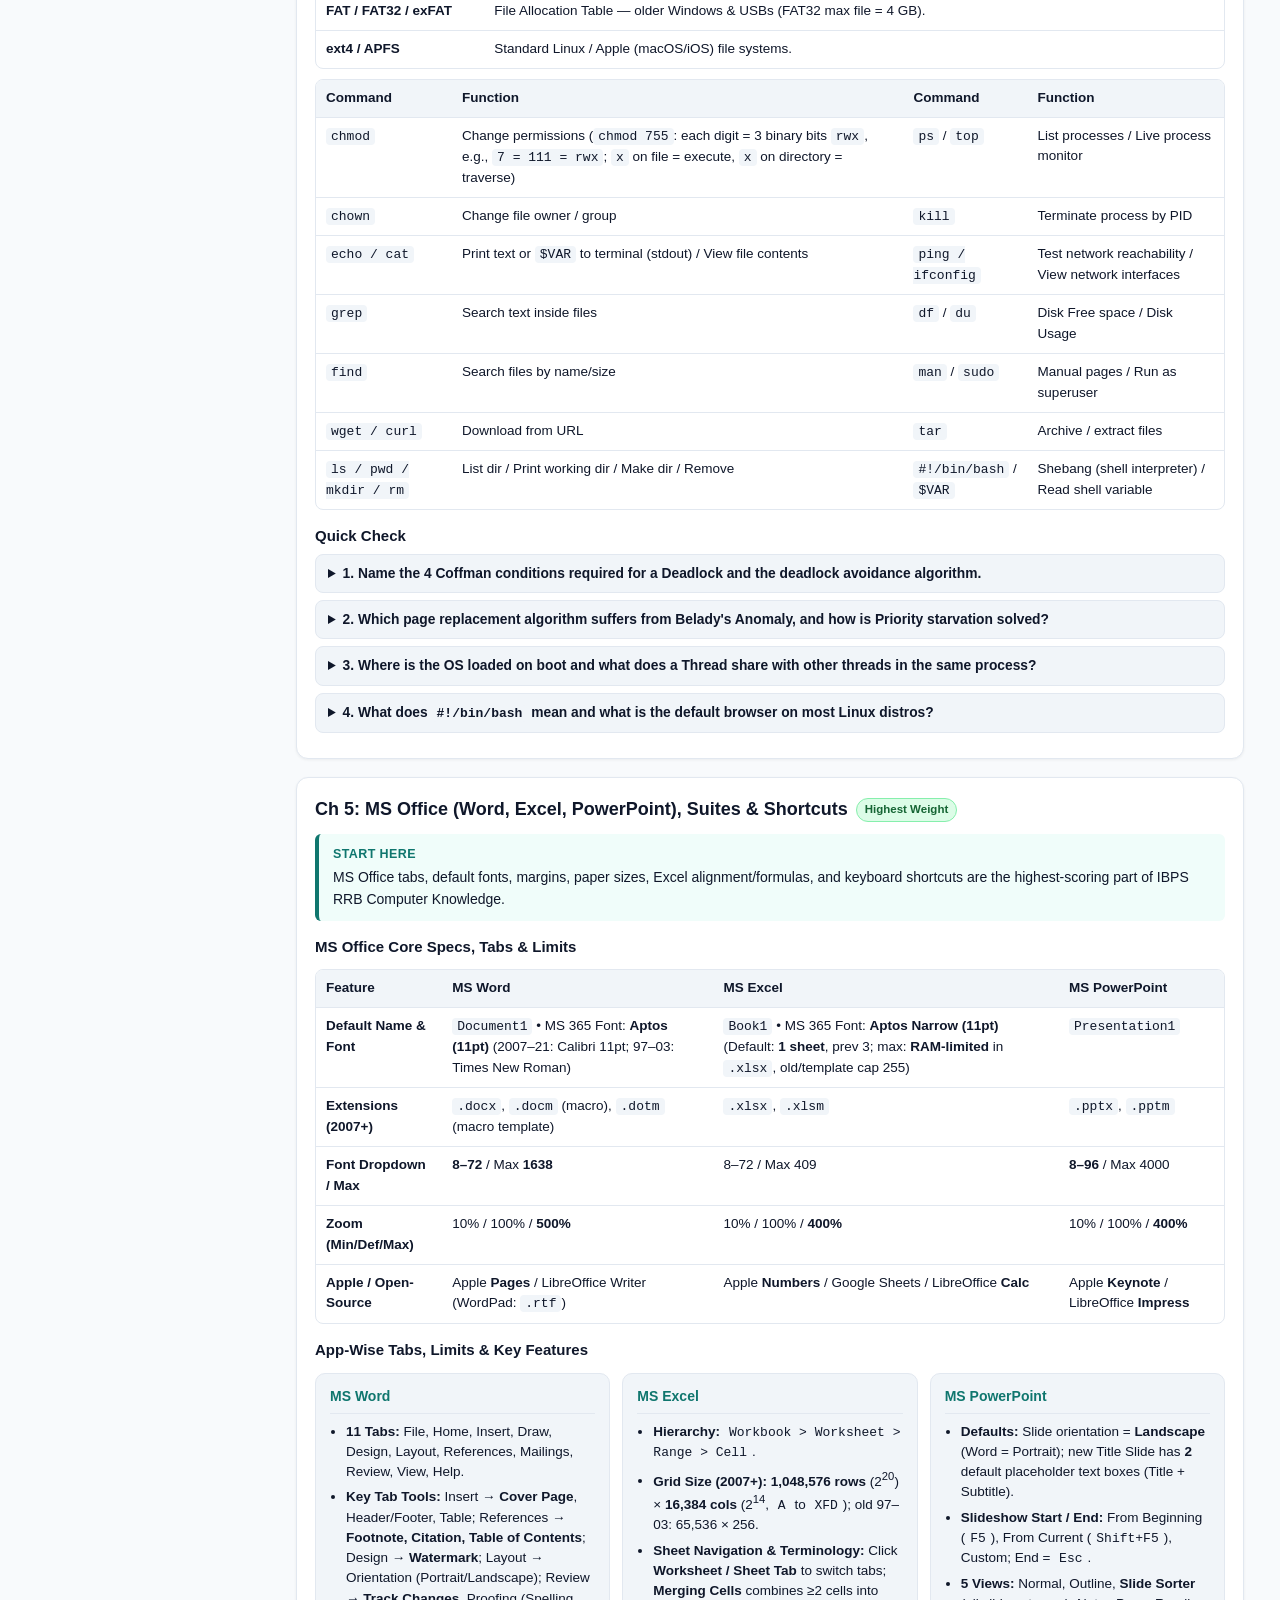
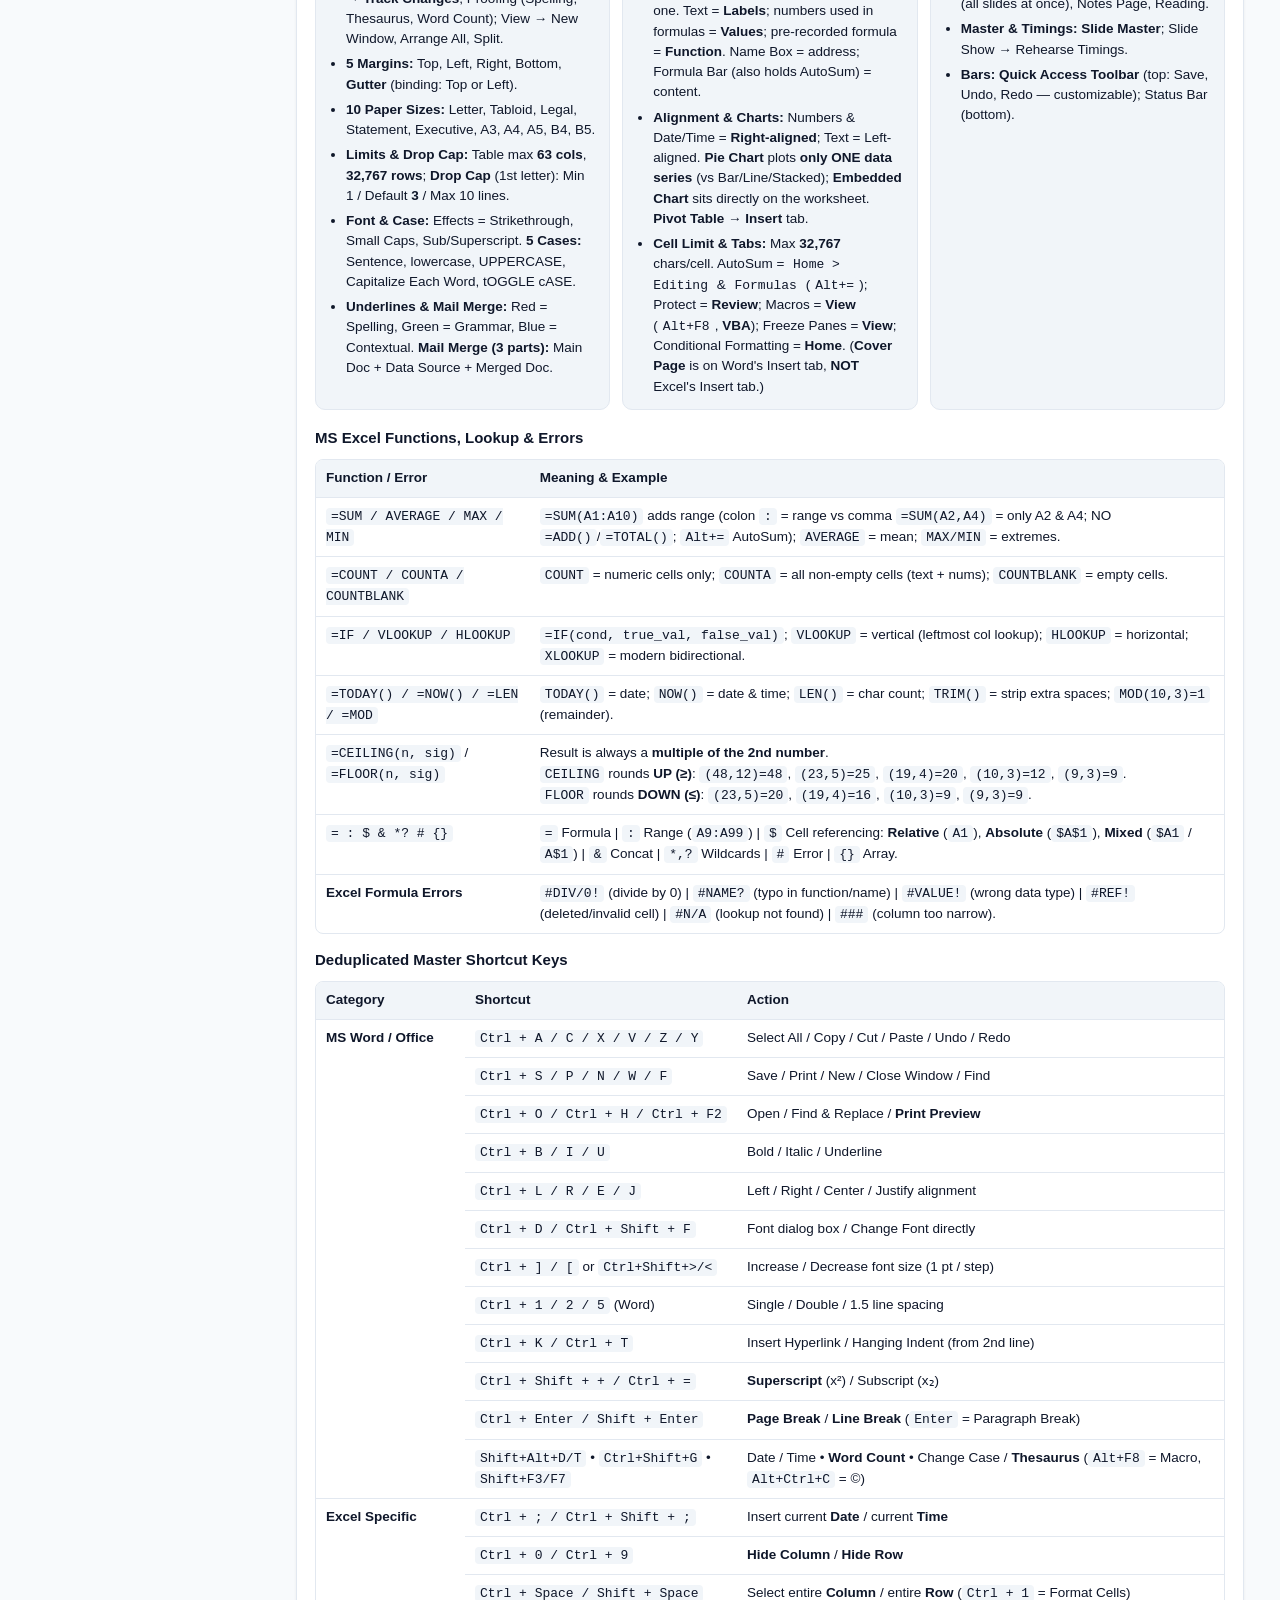
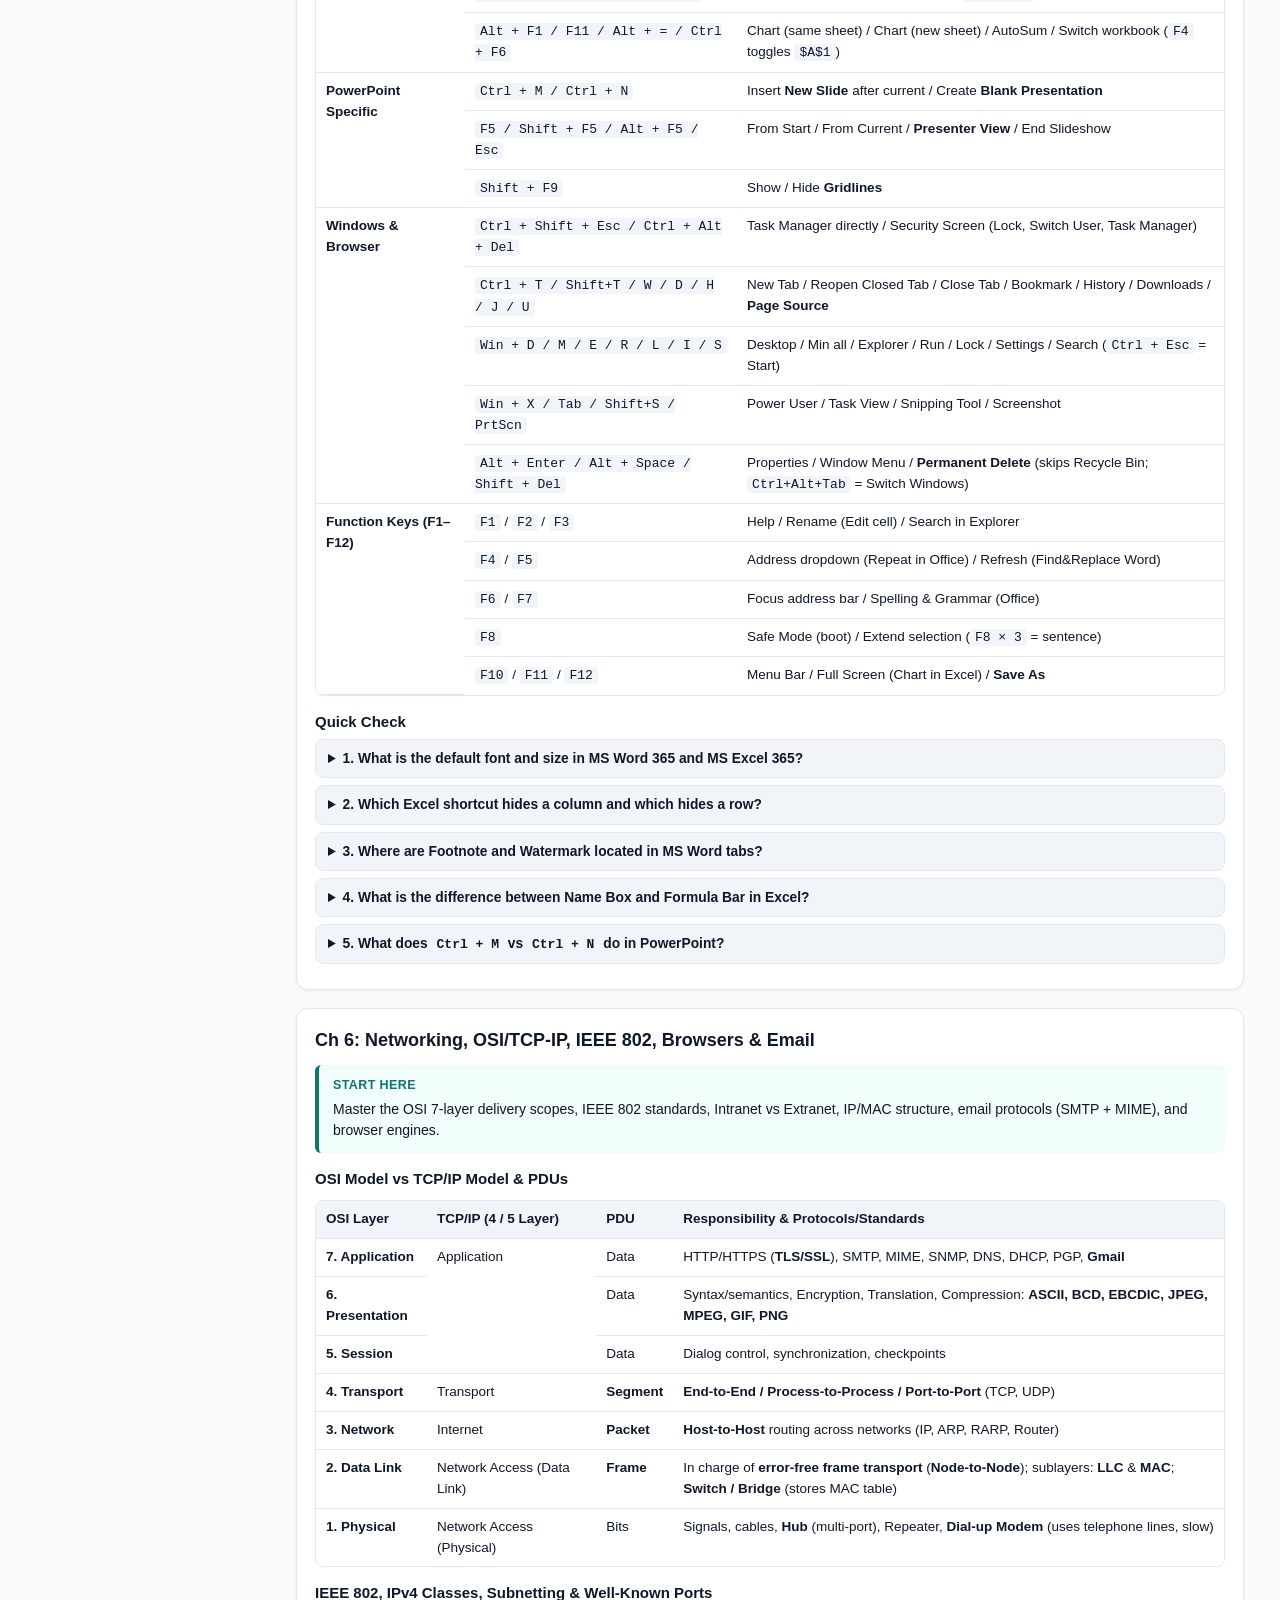
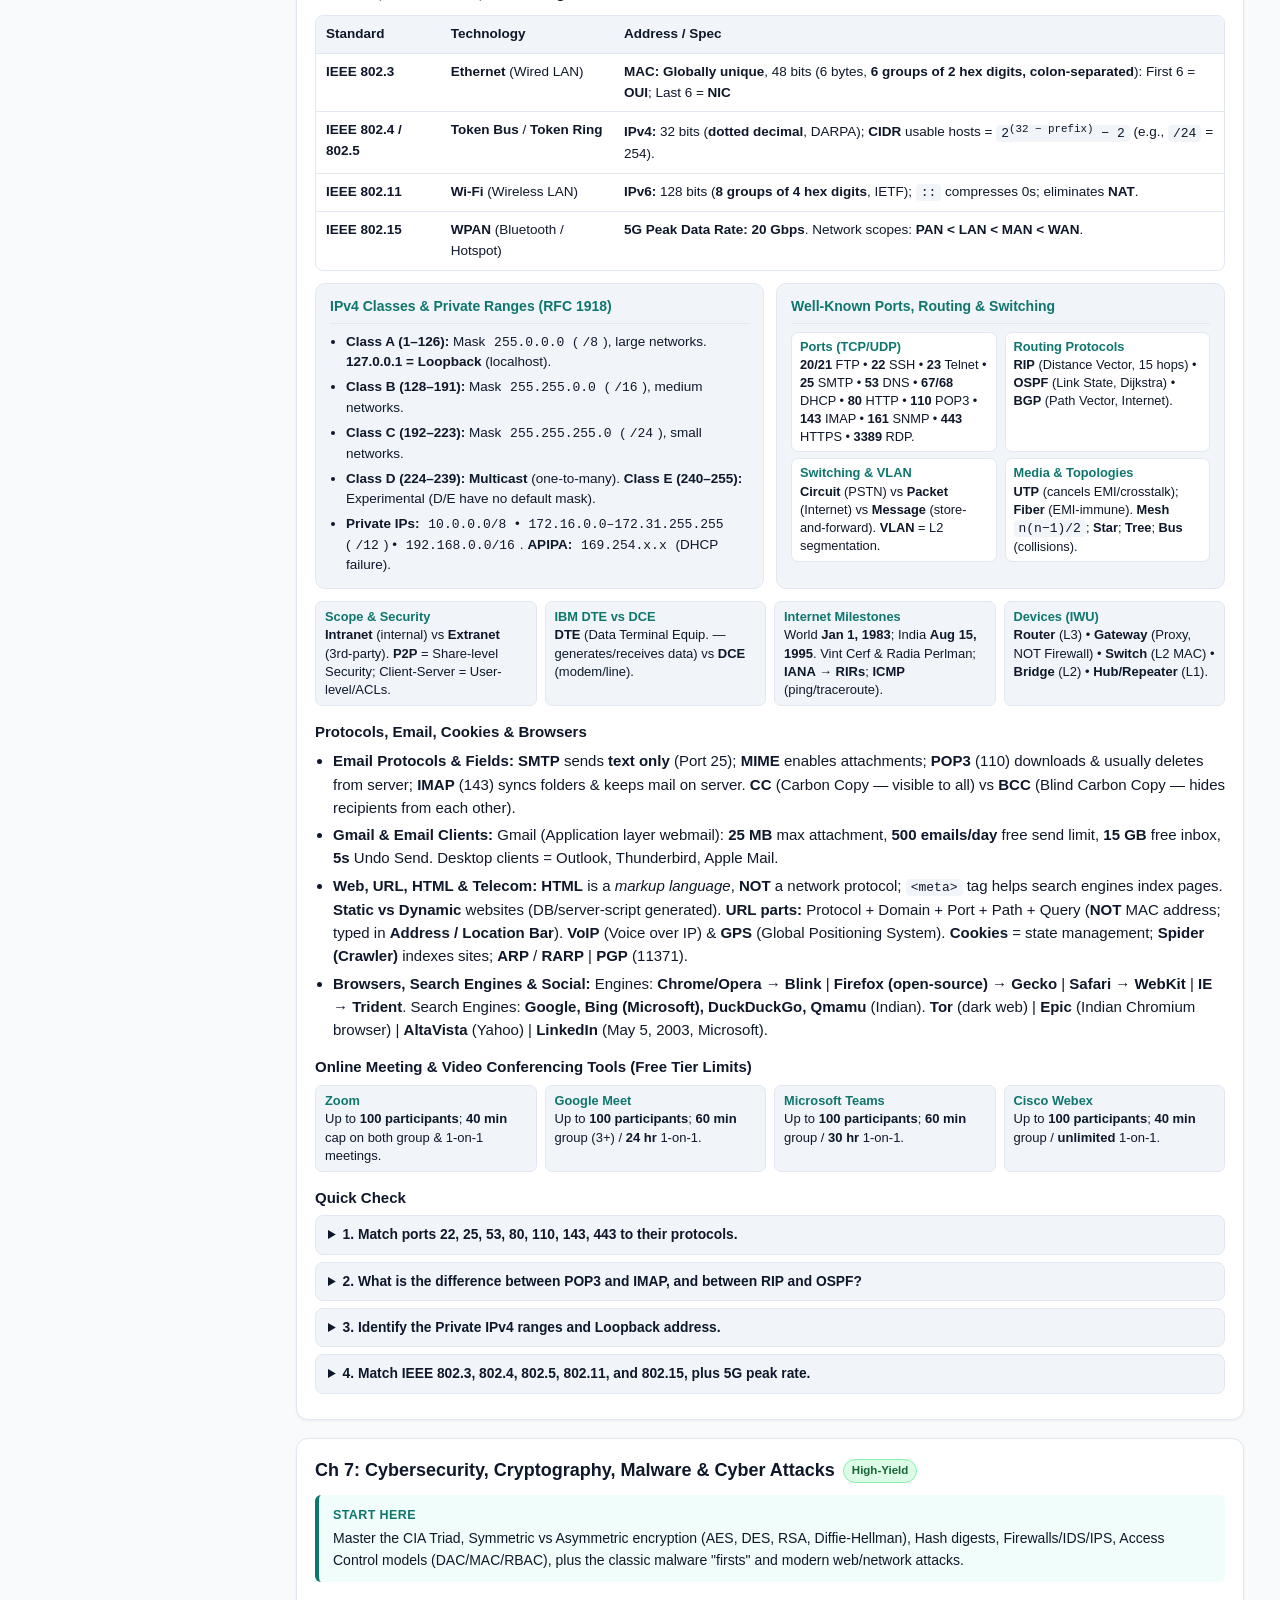
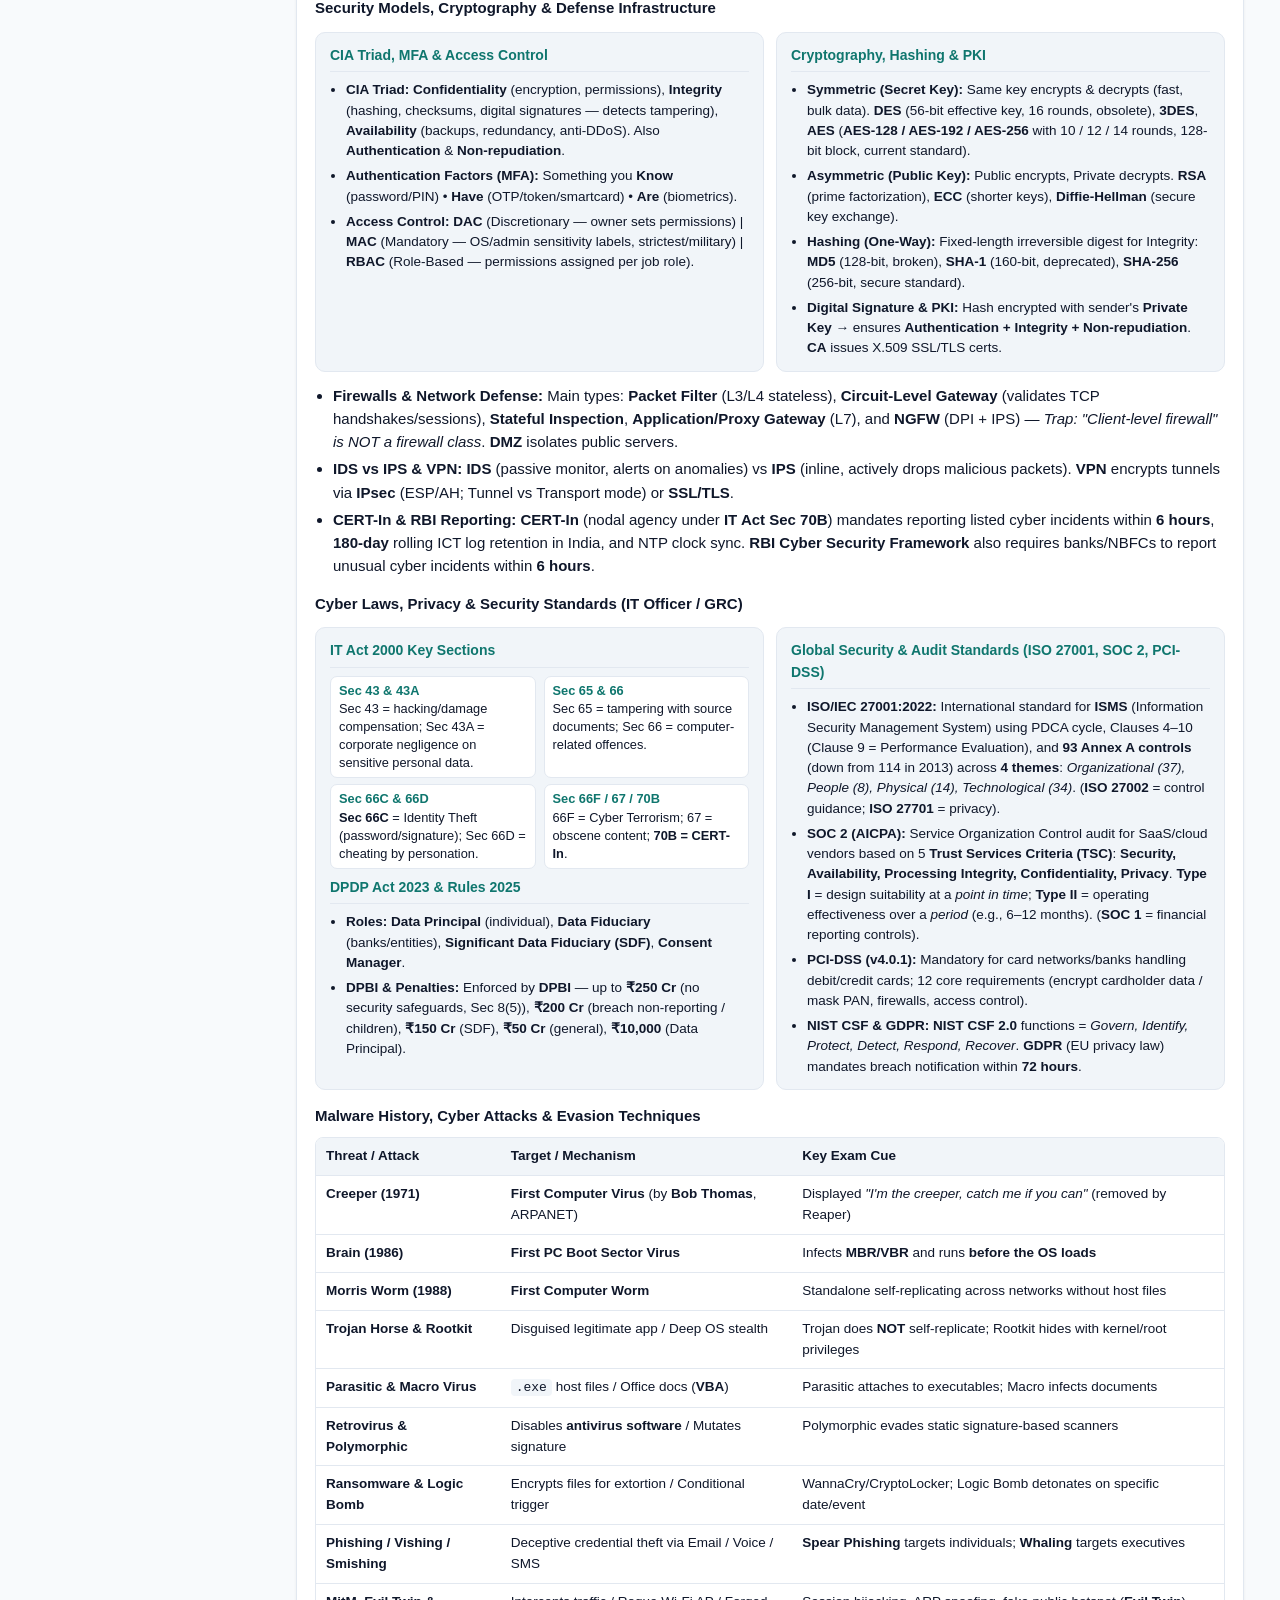
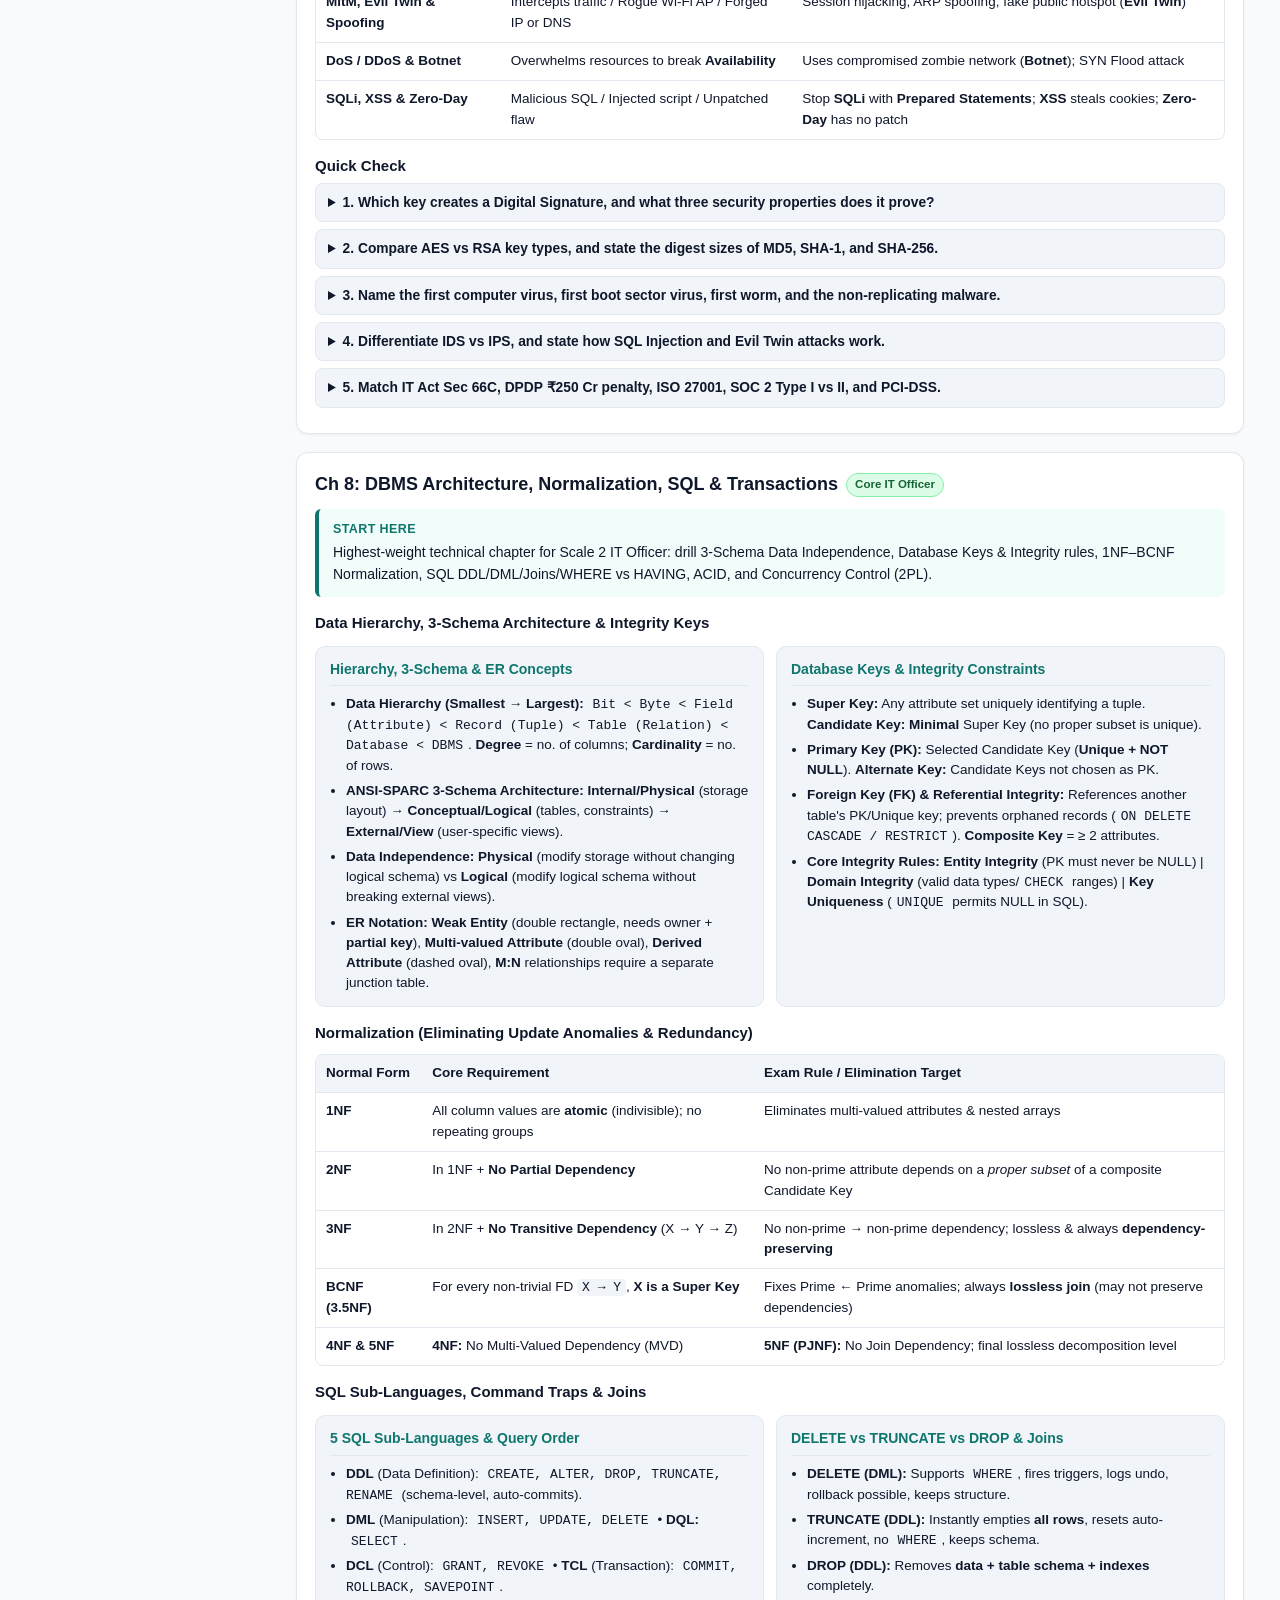
==== commit 10446102: "Add YouTube Q1-Q60 gap facts and online meeting tools to Computer Knowledge guide" ====
--- a/computer_knowledge_guide.html
+++ b/computer_knowledge_guide.html
@@ -530,7 +530,7 @@
         </tbody>
       </table>
     </div>
-    <p style="font-size:13.5px;color:var(--muted);"><strong>Speed Hierarchy (Fastest → Slowest):</strong> <code>Registers &gt; L1/L2/L3 Cache &gt; Main RAM &gt; SSD &gt; HDD &gt; Optical &gt; Magnetic Tape</code>.</p>
+    <p style="font-size:13.5px;color:var(--muted);"><strong>Speed Hierarchy (Fastest → Slowest):</strong> <code>Registers &gt; L1/L2/L3 Cache &gt; Main RAM &gt; SSD &gt; HDD &gt; Optical &gt; Magnetic Tape</code>. <strong>SSD vs HDD:</strong> SSDs use flash memory with <strong>no moving mechanical parts</strong> (vs HDD's spinning platters &amp; actuator arm).</p>
 
     <h3>Secondary Storage (Auxiliary Memory), Optical, RAID &amp; HDD Timing</h3>
     <ul class="fact-grid compact">
@@ -588,7 +588,7 @@
         <h4>OS Types, Booting &amp; Process/Threads</h4>
         <ul>
           <li><strong>OS Structure:</strong> <code>Hardware → Kernel → Shell → Applications</code>. OS loads into <strong>RAM</strong> on boot.</li>
-          <li><strong>OS Types:</strong> Batch, Multiprogramming, Time-Sharing (Multitasking), Multiprocessing, Real-Time (<strong>Hard RTOS</strong> = strict deadline vs <strong>Soft RTOS</strong>), Distributed.</li>
+          <li><strong>OS Types:</strong> Batch, Multiprogramming, Time-Sharing (Multitasking), Multiprocessing, Real-Time (<strong>Hard RTOS</strong> = strict deadline vs <strong>Soft RTOS</strong>), Distributed, <strong>Network OS (NOS)</strong> (runs on a server to manage &amp; serve connected client PCs).</li>
           <li><strong>Process &amp; PCB:</strong> 5 states: <code>New → Ready → Running → Waiting → Terminated</code>. <strong>PCB</strong> (Process Control Block) holds PID, state, PC, registers. <strong>Threads</strong> share code/data/heap, have own stack &amp; registers (faster context switch).</li>
           <li><strong>Booting, Power &amp; Storage:</strong> Cold vs Warm Boot; Sleep (RAM) vs Hibernate (Disk). <strong>Root Directory</strong> = main/top folder on a drive; <strong>Installation</strong> = copying/configuring software to disk; <strong>CPU Time</strong> = active processor time (excludes I/O wait). <strong>Device Driver</strong> controls hardware; <strong>Data Validation</strong> checks inputs (e.g., PIN) before entry.</li>
         </ul>
@@ -604,7 +604,8 @@
       </div>
     </div>
     <ul>
-      <li><strong>OS Families, PDAs &amp; Windows:</strong> Open-source = <strong>GNU/Linux, FreeBSD, Android, Chromium OS, OpenSolaris</strong> (Linux default browser = <strong>Firefox</strong>). <strong>PDA</strong> = Handheld OS. MS Windows achieved ~<strong>90%+</strong> desktop OS share: <code>ME → XP → Vista → 7 → 8/8.1 → 10 → 11</code> (<strong>Windows 10 reached End of Support on 14 Oct 2025</strong>; Windows 11 is sole supported desktop version in 2026).</li>
+      <li><strong>OS Families, UNIX &amp; Windows:</strong> <strong>UNIX</strong> (multi-user, time-sharing OS; Bell Labs, <strong>1969</strong>). Open-source = <strong>GNU/Linux, FreeBSD, Android, Chromium OS, OpenSolaris</strong> (Linux default browser = <strong>Firefox</strong>). <strong>PDA</strong> = Handheld OS. MS Windows (~<strong>90%+</strong> desktop share): <code>ME → XP → Vista → 7 → 8/8.1 → 10 → 11</code> (<strong>Windows 10 reached End of Support on 14 Oct 2025</strong>; Windows 11 is sole supported desktop version in 2026).</li>
+      <li><strong>Windows File Explorer Views:</strong> Extra Large / Large / Medium / Small Icons, List, Details, Tiles, Content (<em>Slide Sorter</em> is a PowerPoint view, NOT File Explorer).</li>
     </ul>
 
     <h3>File Systems &amp; Essential Linux Commands</h3>
@@ -668,7 +669,7 @@
         <h4>MS Word</h4>
         <ul>
           <li><strong>11 Tabs:</strong> File, Home, Insert, Draw, Design, Layout, References, Mailings, Review, View, Help.</li>
-          <li><strong>Key Tab Tools:</strong> References → <strong>Footnote, Citation, Table of Contents</strong>; Design → <strong>Watermark</strong>; Layout → Orientation (Portrait/Landscape); Review → <strong>Track Changes</strong>, Proofing (Spelling, Thesaurus, Word Count); View → New Window, Arrange All, Split.</li>
+          <li><strong>Key Tab Tools:</strong> Insert → <strong>Cover Page</strong>, Header/Footer, Table; References → <strong>Footnote, Citation, Table of Contents</strong>; Design → <strong>Watermark</strong>; Layout → Orientation (Portrait/Landscape); Review → <strong>Track Changes</strong>, Proofing (Spelling, Thesaurus, Word Count); View → New Window, Arrange All, Split.</li>
           <li><strong>5 Margins:</strong> Top, Left, Right, Bottom, <strong>Gutter</strong> (binding: Top or Left).</li>
           <li><strong>10 Paper Sizes:</strong> Letter, Tabloid, Legal, Statement, Executive, A3, A4, A5, B4, B5.</li>
           <li><strong>Limits &amp; Drop Cap:</strong> Table max <strong>63 cols</strong>, <strong>32,767 rows</strong>; <strong>Drop Cap</strong> (1st letter): Min 1 / Default <strong>3</strong> / Max 10 lines.</li>
@@ -683,12 +684,13 @@
           <li><strong>Grid Size (2007+):</strong> <strong>1,048,576 rows</strong> (2<sup>20</sup>) &times; <strong>16,384 cols</strong> (2<sup>14</sup>, <code>A</code> to <code>XFD</code>); old 97–03: 65,536 &times; 256.</li>
           <li><strong>Sheet Navigation &amp; Terminology:</strong> Click <strong>Worksheet / Sheet Tab</strong> to switch tabs; <strong>Merging Cells</strong> combines ≥2 cells into one. Text = <strong>Labels</strong>; numbers used in formulas = <strong>Values</strong>; pre-recorded formula = <strong>Function</strong>. Name Box = address; Formula Bar (also holds AutoSum) = content.</li>
           <li><strong>Alignment &amp; Charts:</strong> Numbers &amp; Date/Time = <strong>Right-aligned</strong>; Text = Left-aligned. <strong>Pie Chart</strong> plots <strong>only ONE data series</strong> (vs Bar/Line/Stacked); <strong>Embedded Chart</strong> sits directly on the worksheet. <strong>Pivot Table</strong> → <strong>Insert</strong> tab.</li>
-          <li><strong>Cell Limit &amp; Tabs:</strong> Max <strong>32,767</strong> chars/cell. AutoSum = <code>Home &gt; Editing</code> &amp; <code>Formulas</code> (<code>Alt+=</code>); Protect = <strong>Review</strong>; Macros = <strong>View</strong> (<code>Alt+F8</code>, <strong>VBA</strong>); Freeze Panes = <strong>View</strong>; Conditional Formatting = <strong>Home</strong>.</li>
+          <li><strong>Cell Limit &amp; Tabs:</strong> Max <strong>32,767</strong> chars/cell. AutoSum = <code>Home &gt; Editing</code> &amp; <code>Formulas</code> (<code>Alt+=</code>); Protect = <strong>Review</strong>; Macros = <strong>View</strong> (<code>Alt+F8</code>, <strong>VBA</strong>); Freeze Panes = <strong>View</strong>; Conditional Formatting = <strong>Home</strong>. (<strong>Cover Page</strong> is on Word's Insert tab, <strong>NOT</strong> Excel's Insert tab.)</li>
         </ul>
       </div>
       <div class="office-card">
         <h4>MS PowerPoint</h4>
         <ul>
+          <li><strong>Defaults:</strong> Slide orientation = <strong>Landscape</strong> (Word = Portrait); new Title Slide has <strong>2</strong> default placeholder text boxes (Title + Subtitle).</li>
           <li><strong>Slideshow Start / End:</strong> From Beginning (<code>F5</code>), From Current (<code>Shift+F5</code>), Custom; End = <code>Esc</code>.</li>
           <li><strong>5 Views:</strong> Normal, Outline, <strong>Slide Sorter</strong> (all slides at once), Notes Page, Reading.</li>
           <li><strong>Master &amp; Timings:</strong> <strong>Slide Master</strong>; Slide Show → Rehearse Timings.</li>
@@ -702,7 +704,7 @@
       <table>
         <thead><tr><th>Function / Error</th><th>Meaning &amp; Example</th></tr></thead>
         <tbody>
-          <tr><td><code>=SUM / AVERAGE / MAX / MIN</code></td><td><code>=SUM(A1:A10)</code> adds range (NO <code>=ADD()</code>/<code>=TOTAL()</code>; <code>Alt+=</code> AutoSum); <code>AVERAGE</code> = mean; <code>MAX/MIN</code> = extremes.</td></tr>
+          <tr><td><code>=SUM / AVERAGE / MAX / MIN</code></td><td><code>=SUM(A1:A10)</code> adds range (colon <code>:</code> = range vs comma <code>=SUM(A2,A4)</code> = only A2 &amp; A4; NO <code>=ADD()</code>/<code>=TOTAL()</code>; <code>Alt+=</code> AutoSum); <code>AVERAGE</code> = mean; <code>MAX/MIN</code> = extremes.</td></tr>
           <tr><td><code>=COUNT / COUNTA / COUNTBLANK</code></td><td><code>COUNT</code> = numeric cells only; <code>COUNTA</code> = all non-empty cells (text + nums); <code>COUNTBLANK</code> = empty cells.</td></tr>
           <tr><td><code>=IF / VLOOKUP / HLOOKUP</code></td><td><code>=IF(cond, true_val, false_val)</code>; <code>VLOOKUP</code> = vertical (leftmost col lookup); <code>HLOOKUP</code> = horizontal; <code>XLOOKUP</code> = modern bidirectional.</td></tr>
           <tr><td><code>=TODAY() / =NOW() / =LEN / =MOD</code></td><td><code>TODAY()</code> = date; <code>NOW()</code> = date &amp; time; <code>LEN()</code> = char count; <code>TRIM()</code> = strip extra spaces; <code>MOD(10,3)=1</code> (remainder).</td></tr>
@@ -741,7 +743,7 @@
           <tr><td><code>Ctrl + T / Shift+T / W / D / H / J / U</code></td><td>New Tab / Reopen Closed Tab / Close Tab / Bookmark / History / Downloads / <strong>Page Source</strong></td></tr>
           <tr><td><code>Win + D / M / E / R / L / I / S</code></td><td>Desktop / Min all / Explorer / Run / Lock / Settings / Search (<code>Ctrl + Esc</code> = Start)</td></tr>
           <tr><td><code>Win + X / Tab / Shift+S / PrtScn</code></td><td>Power User / Task View / Snipping Tool / Screenshot</td></tr>
-          <tr><td><code>Alt + Enter / Alt + Space / Ctrl + Alt + Tab</code></td><td>Properties / Window Menu / Switch Windows</td></tr>
+          <tr><td><code>Alt + Enter / Alt + Space / Shift + Del</code></td><td>Properties / Window Menu / <strong>Permanent Delete</strong> (skips Recycle Bin; <code>Ctrl+Alt+Tab</code> = Switch Windows)</td></tr>
           <tr><td rowspan="6"><strong>Function Keys (F1–F12)</strong></td><td><code>F1</code> / <code>F2</code> / <code>F3</code></td><td>Help / Rename (Edit cell) / Search in Explorer</td></tr>
           <tr><td><code>F4</code> / <code>F5</code></td><td>Address dropdown (Repeat in Office) / Refresh (Find&amp;Replace Word)</td></tr>
           <tr><td><code>F6</code> / <code>F7</code></td><td>Focus address bar / Spelling &amp; Grammar (Office)</td></tr>
@@ -825,10 +827,18 @@
 
     <h3>Protocols, Email, Cookies &amp; Browsers</h3>
     <ul>
-      <li><strong>Email Protocols:</strong> <strong>SMTP</strong> sends <strong>text only</strong> (Port 25); <strong>MIME</strong> enables attachments; <strong>POP3</strong> (110) downloads &amp; usually deletes from server; <strong>IMAP</strong> (143) syncs folders &amp; keeps mail on server.</li>
+      <li><strong>Email Protocols &amp; Fields:</strong> <strong>SMTP</strong> sends <strong>text only</strong> (Port 25); <strong>MIME</strong> enables attachments; <strong>POP3</strong> (110) downloads &amp; usually deletes from server; <strong>IMAP</strong> (143) syncs folders &amp; keeps mail on server. <strong>CC</strong> (Carbon Copy — visible to all) vs <strong>BCC</strong> (Blind Carbon Copy — hides recipients from each other).</li>
       <li><strong>Gmail &amp; Email Clients:</strong> Gmail (Application layer webmail): <strong>25 MB</strong> max attachment, <strong>500 emails/day</strong> free send limit, <strong>15 GB</strong> free inbox, <strong>5s</strong> Undo Send. Desktop clients = Outlook, Thunderbird, Apple Mail.</li>
-      <li><strong>Web &amp; Protocols:</strong> <strong>HTML</strong> is a <em>markup language</em>, <strong>NOT</strong> a network protocol. Type URLs in the browser <strong>Address / Location Bar</strong>. <strong>Cookies</strong> = state management. <strong>Spider (Crawler)</strong> indexes sites. <strong>ARP</strong> / <strong>RARP</strong> | <strong>PGP</strong> (11371).</li>
-      <li><strong>Browsers &amp; Social:</strong> Engines: <strong>Chrome/Opera → Blink</strong> | <strong>Firefox (open-source) → Gecko</strong> | <strong>Safari → WebKit</strong> | <strong>IE → Trident</strong>. <strong>Tor</strong> (dark web) | <strong>Epic</strong> (Indian Chromium browser) | <strong>Qmamu</strong> (Indian search engine) | <strong>AltaVista</strong> (Yahoo) | <strong>LinkedIn</strong> (May 5, 2003, owned by Microsoft).</li>
+      <li><strong>Web, URL, HTML &amp; Telecom:</strong> <strong>HTML</strong> is a <em>markup language</em>, <strong>NOT</strong> a network protocol; <code>&lt;meta&gt;</code> tag helps search engines index pages. <strong>Static vs Dynamic</strong> websites (DB/server-script generated). <strong>URL parts:</strong> Protocol + Domain + Port + Path + Query (<strong>NOT</strong> MAC address; typed in <strong>Address / Location Bar</strong>). <strong>VoIP</strong> (Voice over IP) &amp; <strong>GPS</strong> (Global Positioning System). <strong>Cookies</strong> = state management; <strong>Spider (Crawler)</strong> indexes sites; <strong>ARP</strong> / <strong>RARP</strong> | <strong>PGP</strong> (11371).</li>
+      <li><strong>Browsers, Search Engines &amp; Social:</strong> Engines: <strong>Chrome/Opera → Blink</strong> | <strong>Firefox (open-source) → Gecko</strong> | <strong>Safari → WebKit</strong> | <strong>IE → Trident</strong>. Search Engines: <strong>Google, Bing (Microsoft), DuckDuckGo, Qmamu</strong> (Indian). <strong>Tor</strong> (dark web) | <strong>Epic</strong> (Indian Chromium browser) | <strong>AltaVista</strong> (Yahoo) | <strong>LinkedIn</strong> (May 5, 2003, Microsoft).</li>
+    </ul>
+
+    <h3>Online Meeting &amp; Video Conferencing Tools (Free Tier Limits)</h3>
+    <ul class="fact-grid compact">
+      <li><strong>Zoom</strong>Up to <strong>100 participants</strong>; <strong>40 min</strong> cap on both group &amp; 1-on-1 meetings.</li>
+      <li><strong>Google Meet</strong>Up to <strong>100 participants</strong>; <strong>60 min</strong> group (3+) / <strong>24 hr</strong> 1-on-1.</li>
+      <li><strong>Microsoft Teams</strong>Up to <strong>100 participants</strong>; <strong>60 min</strong> group / <strong>30 hr</strong> 1-on-1.</li>
+      <li><strong>Cisco Webex</strong>Up to <strong>100 participants</strong>; <strong>40 min</strong> group / <strong>unlimited</strong> 1-on-1.</li>
     </ul>
 
     <h3>Quick Check</h3>
@@ -1203,6 +1213,7 @@
           <tr><td><strong>IWU / PDA / VUI</strong></td><td>InterWorking Unit / Personal Digital Assistant / Voice-User Interface</td><td><strong>UTP / WORM</strong></td><td>Unshielded Twisted Pair / Write Once, Read Many</td></tr>
           <tr><td><strong>DPDP / DPBI / GDPR</strong></td><td>Digital Personal Data Protection / Data Protection Board of India / General Data Protection Regulation</td><td><strong>ISMS / ISO / NIST</strong></td><td>Info Security Mgmt System / Intl Org. for Standardization / National Inst. of Standards &amp; Tech</td></tr>
           <tr><td><strong>PCI-DSS / SOC / TSC</strong></td><td>Payment Card Industry Data Security Standard / Service Org. Control / Trust Services Criteria</td><td><strong>SDF / GRC</strong></td><td>Significant Data Fiduciary / Governance, Risk &amp; Compliance</td></tr>
+          <tr><td><strong>GPS / NOS / VoIP</strong></td><td>Global Positioning System / Network Operating System / Voice over Internet Protocol</td><td><strong>CC / BCC / HTML</strong></td><td>Carbon Copy / Blind Carbon Copy / HyperText Markup Language</td></tr>
         </tbody>
       </table>
     </div>
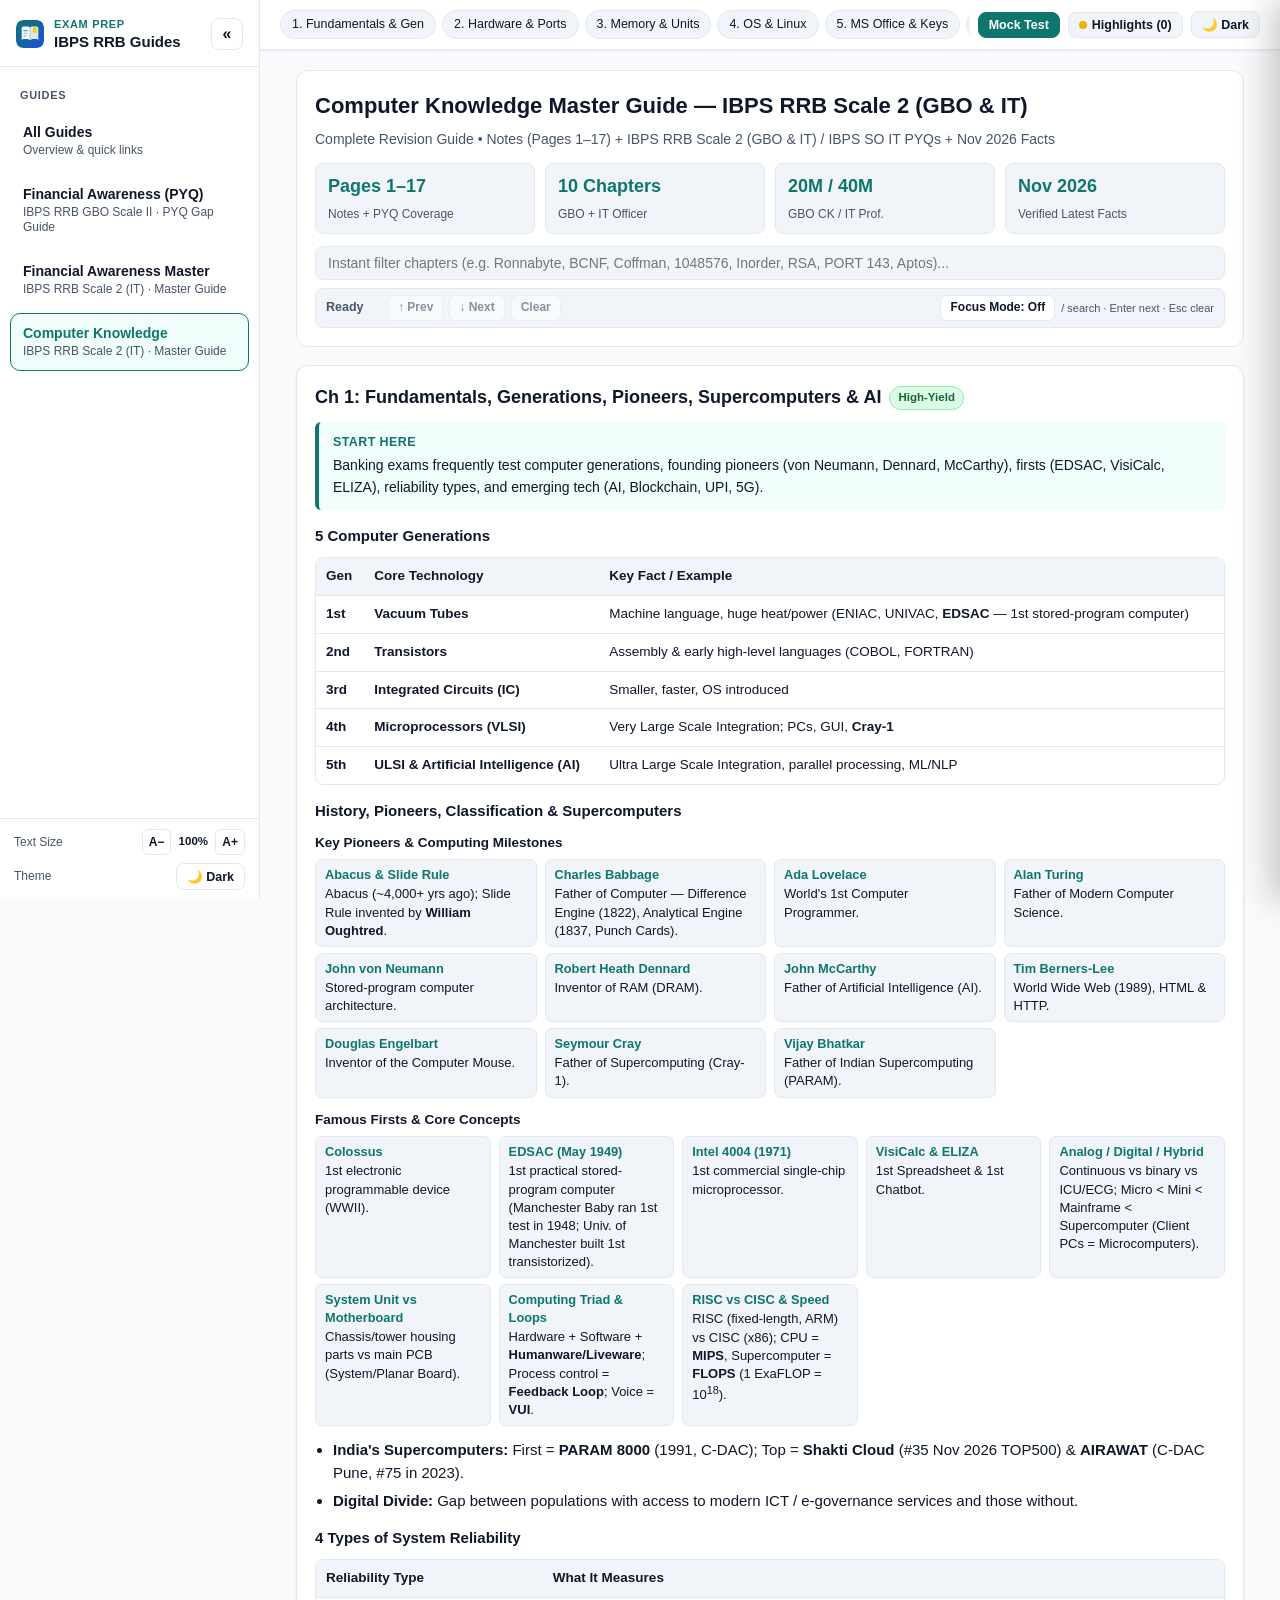
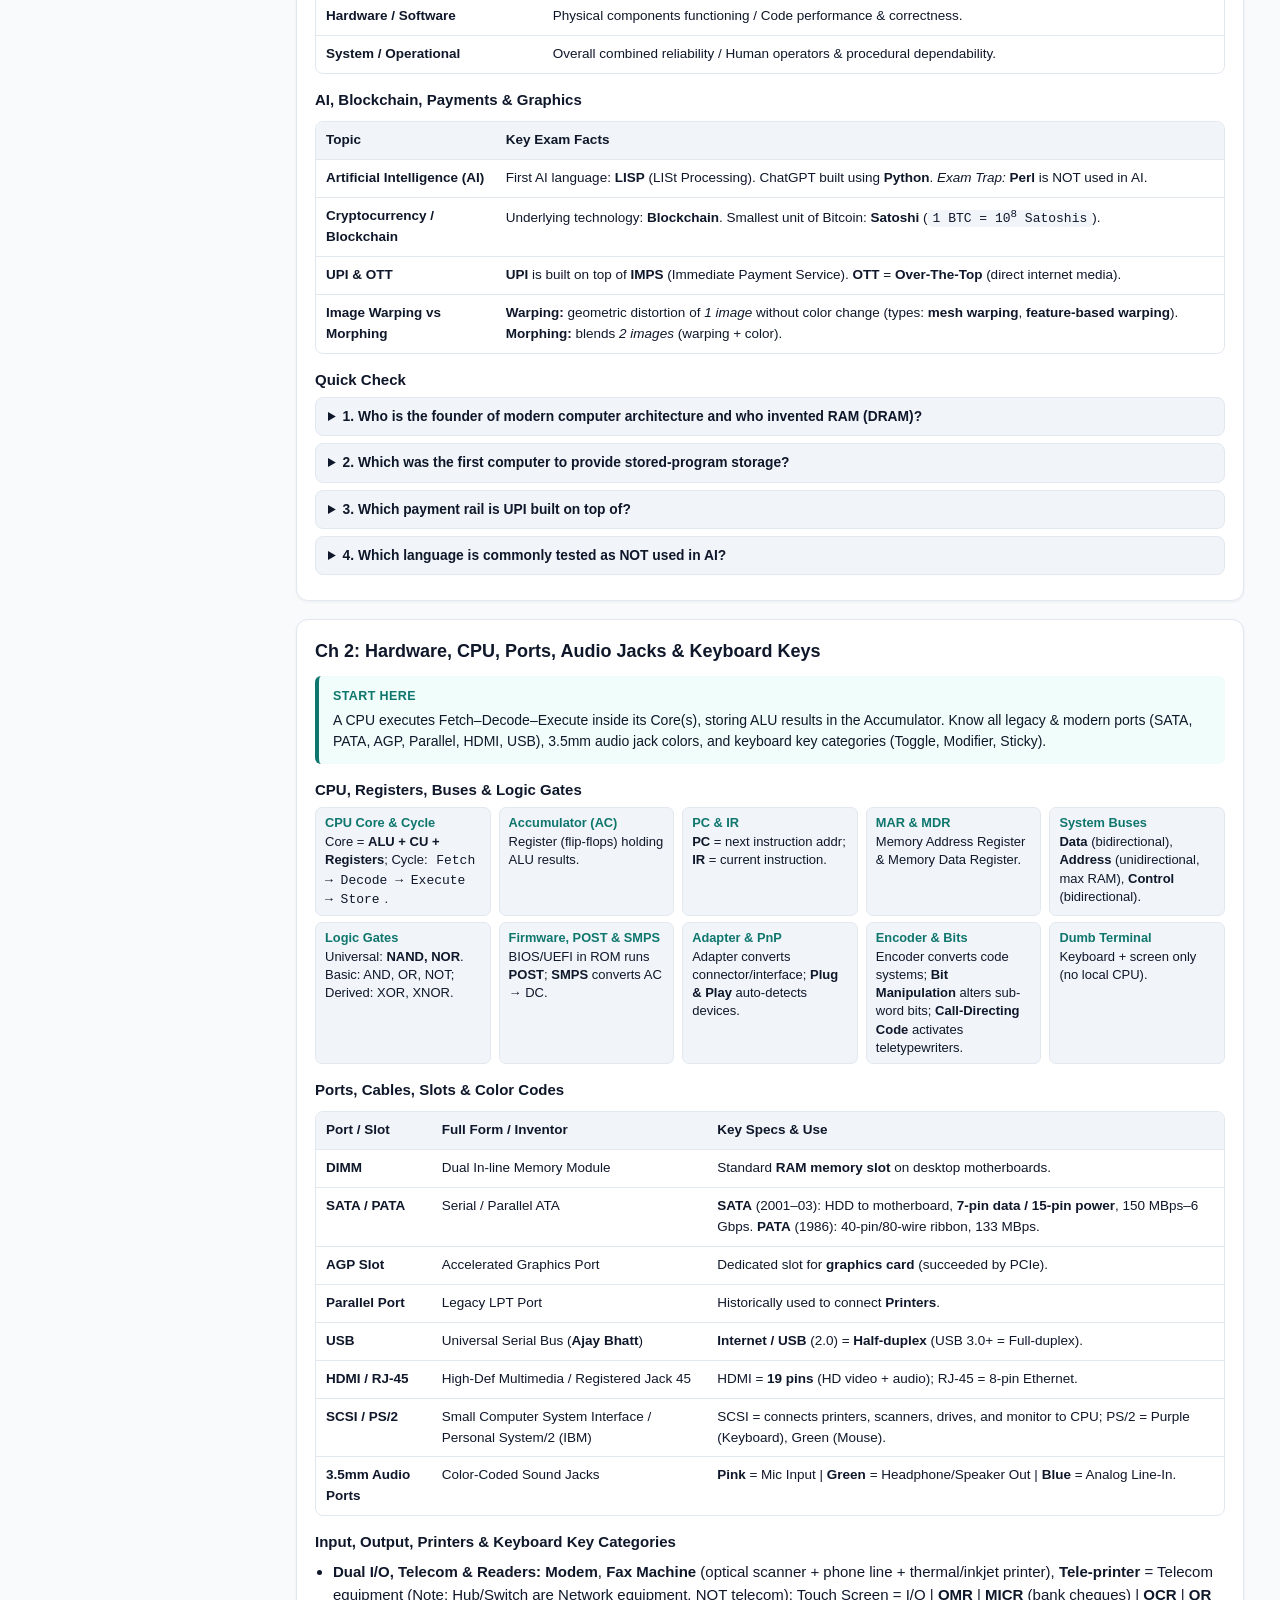
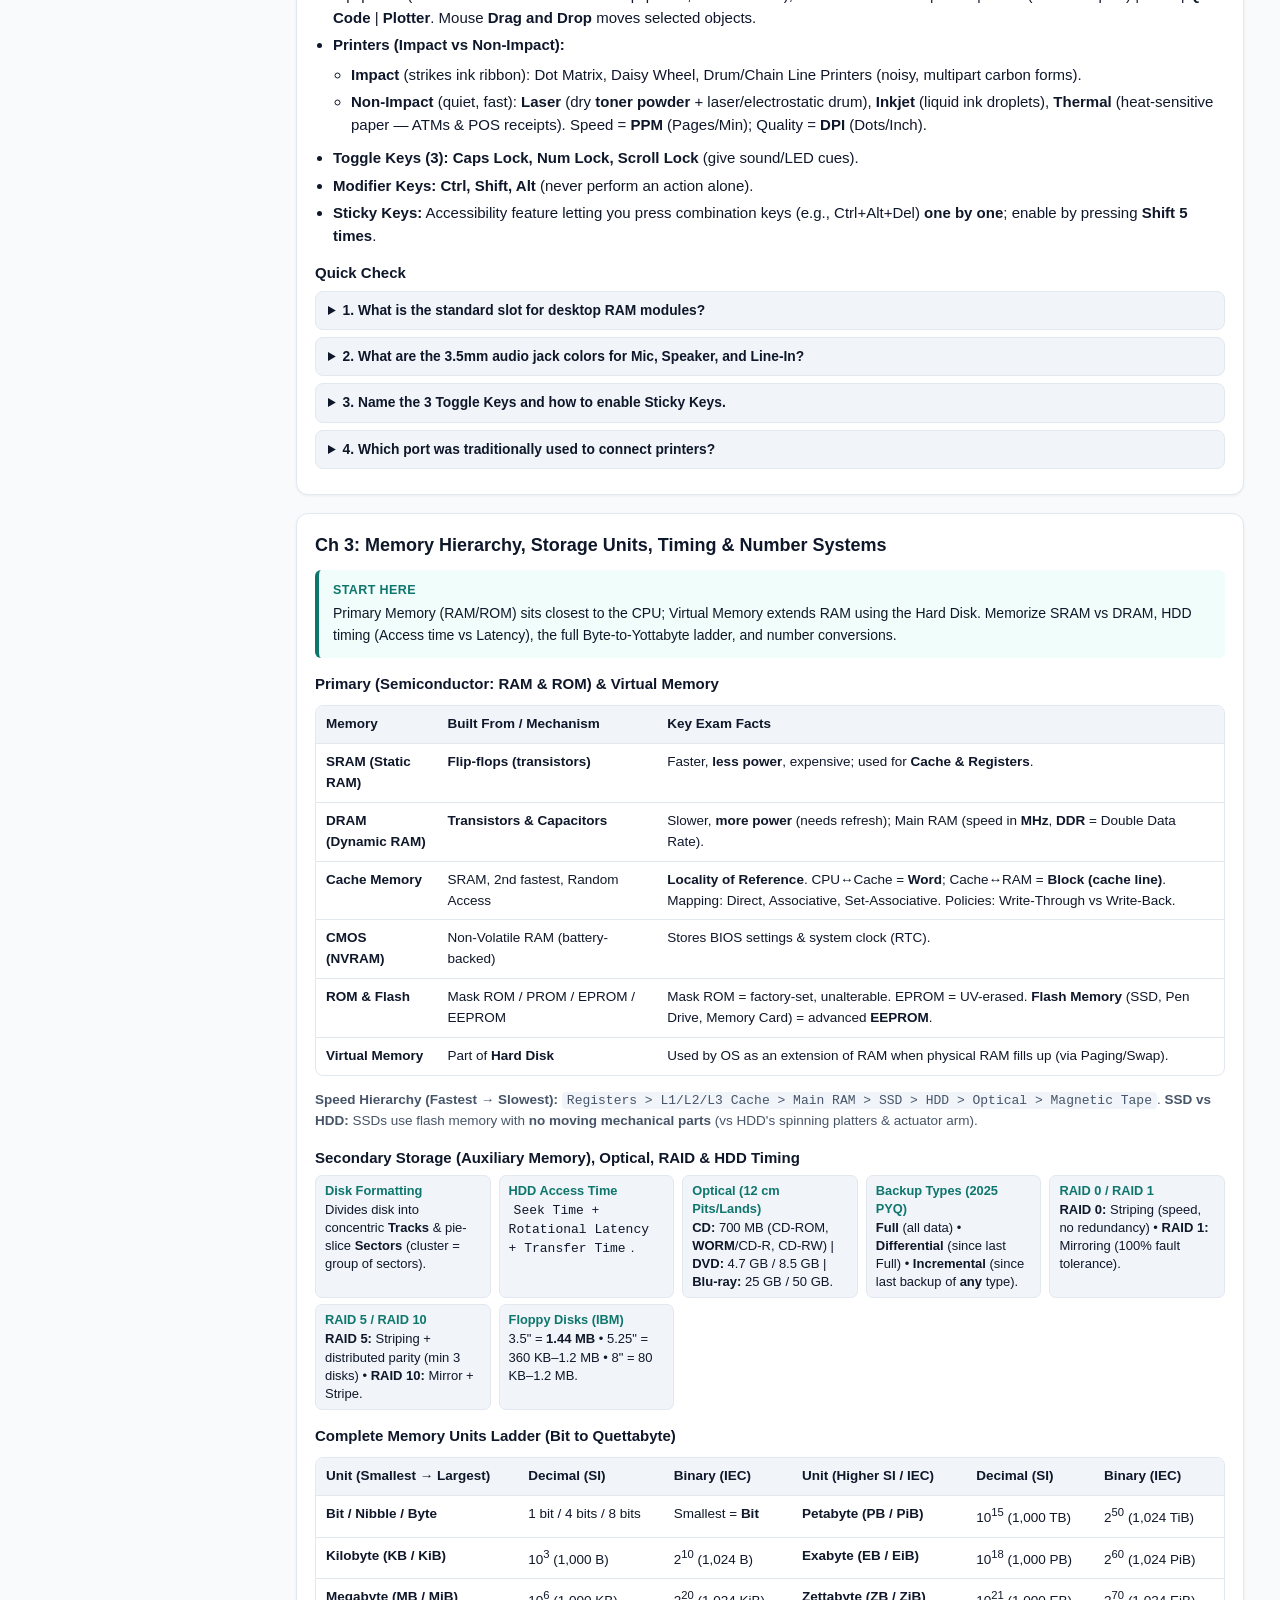
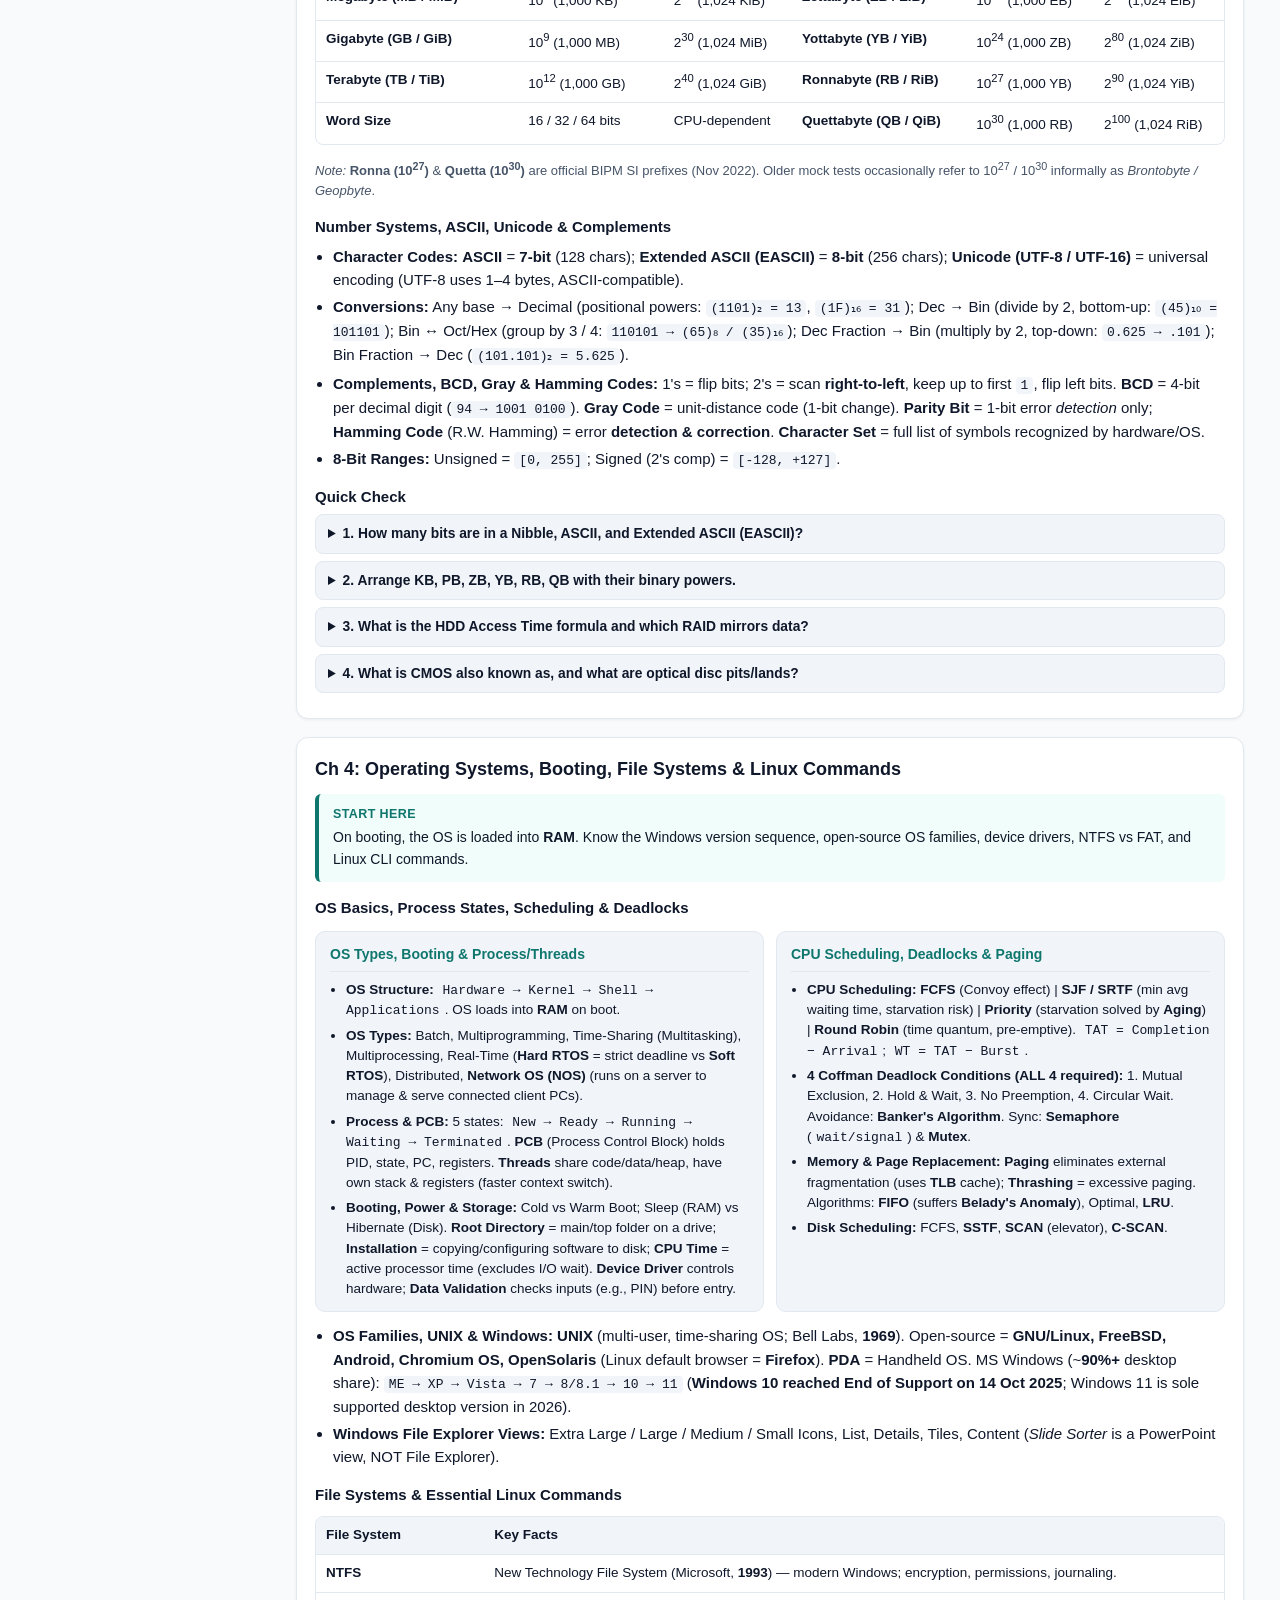
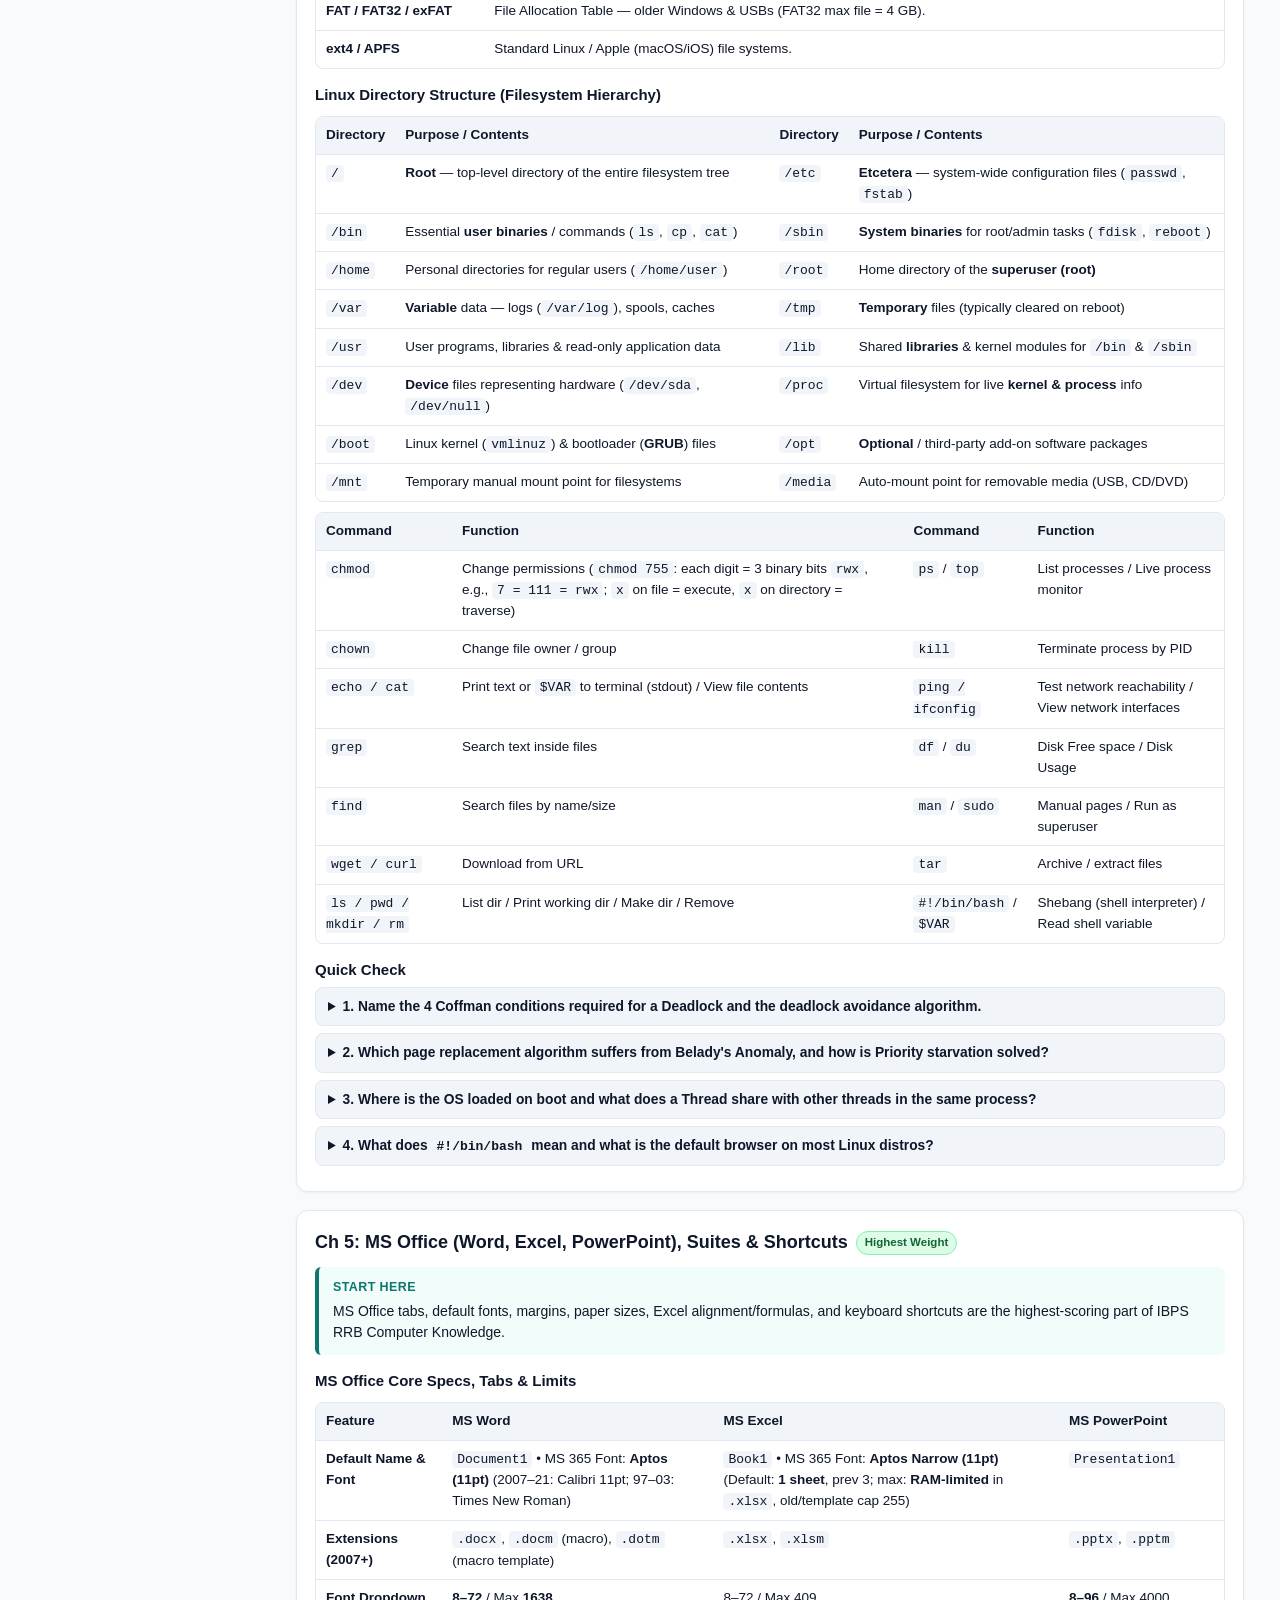
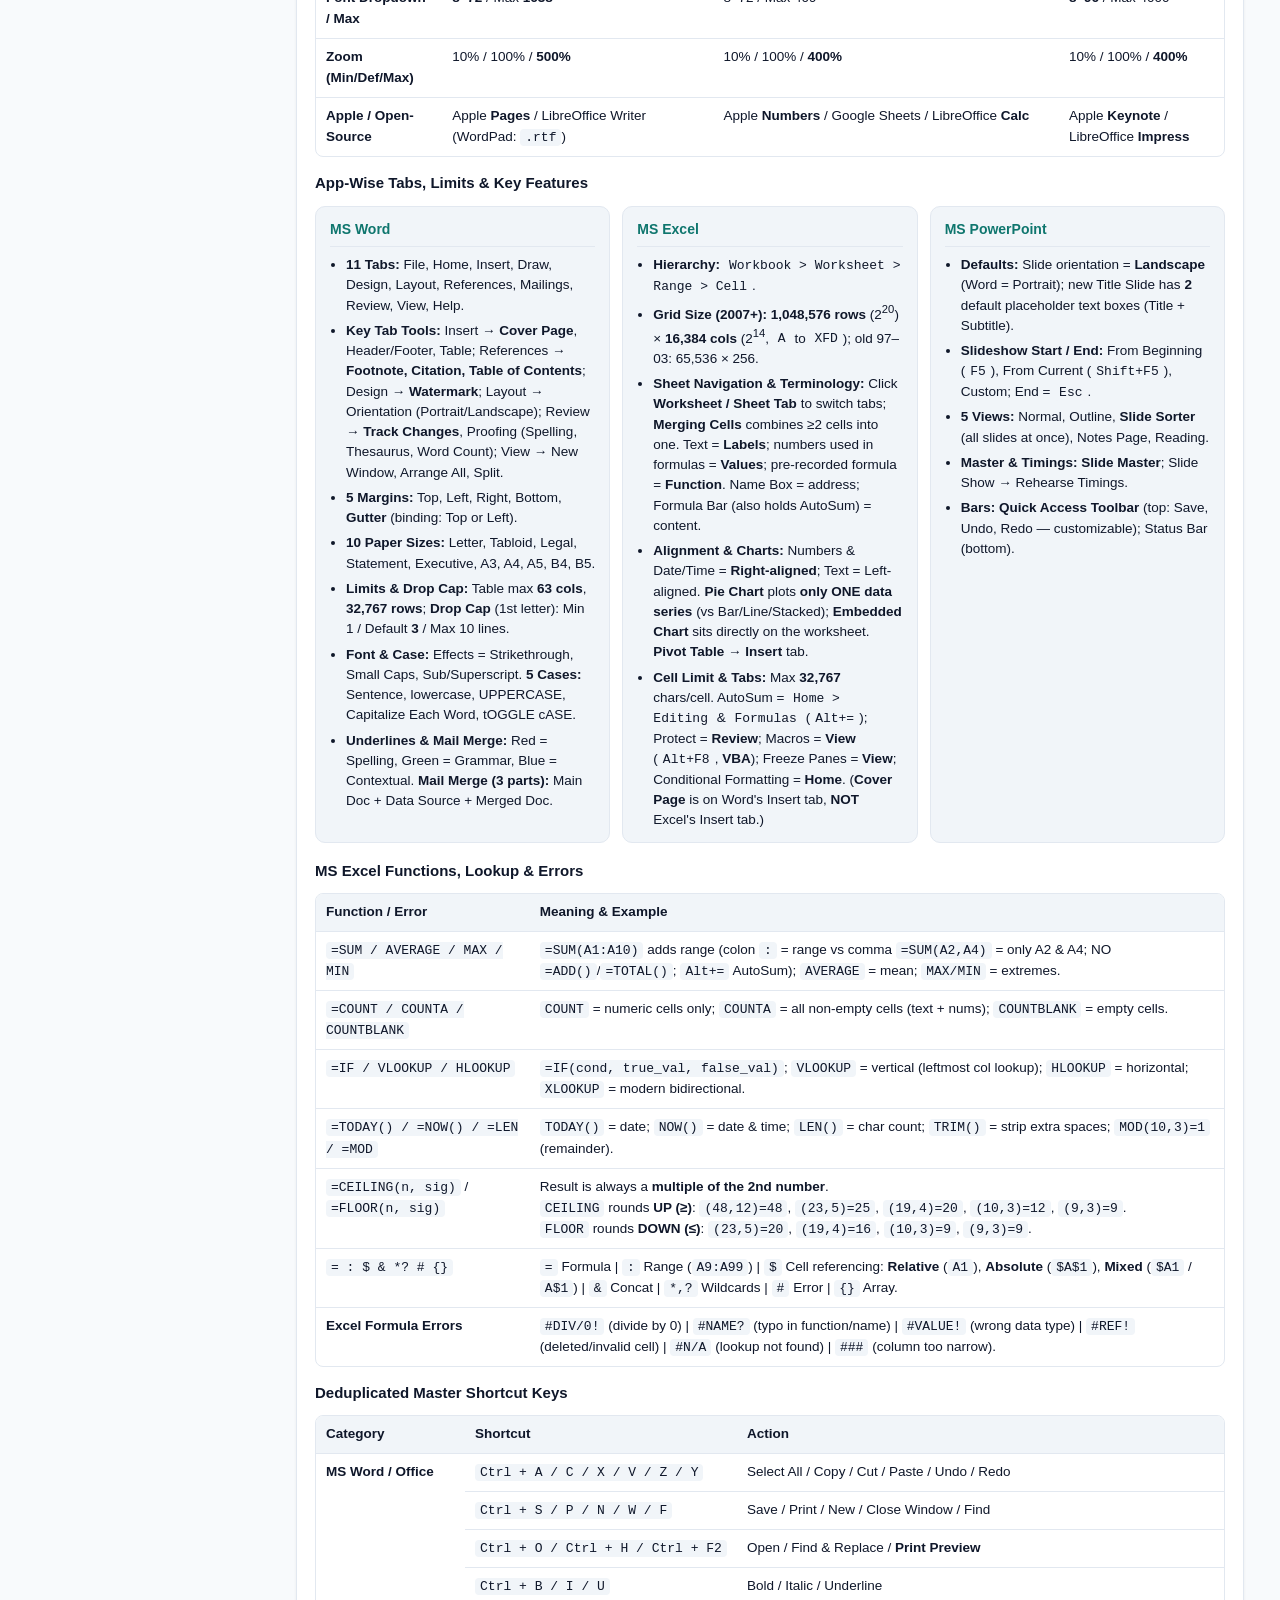
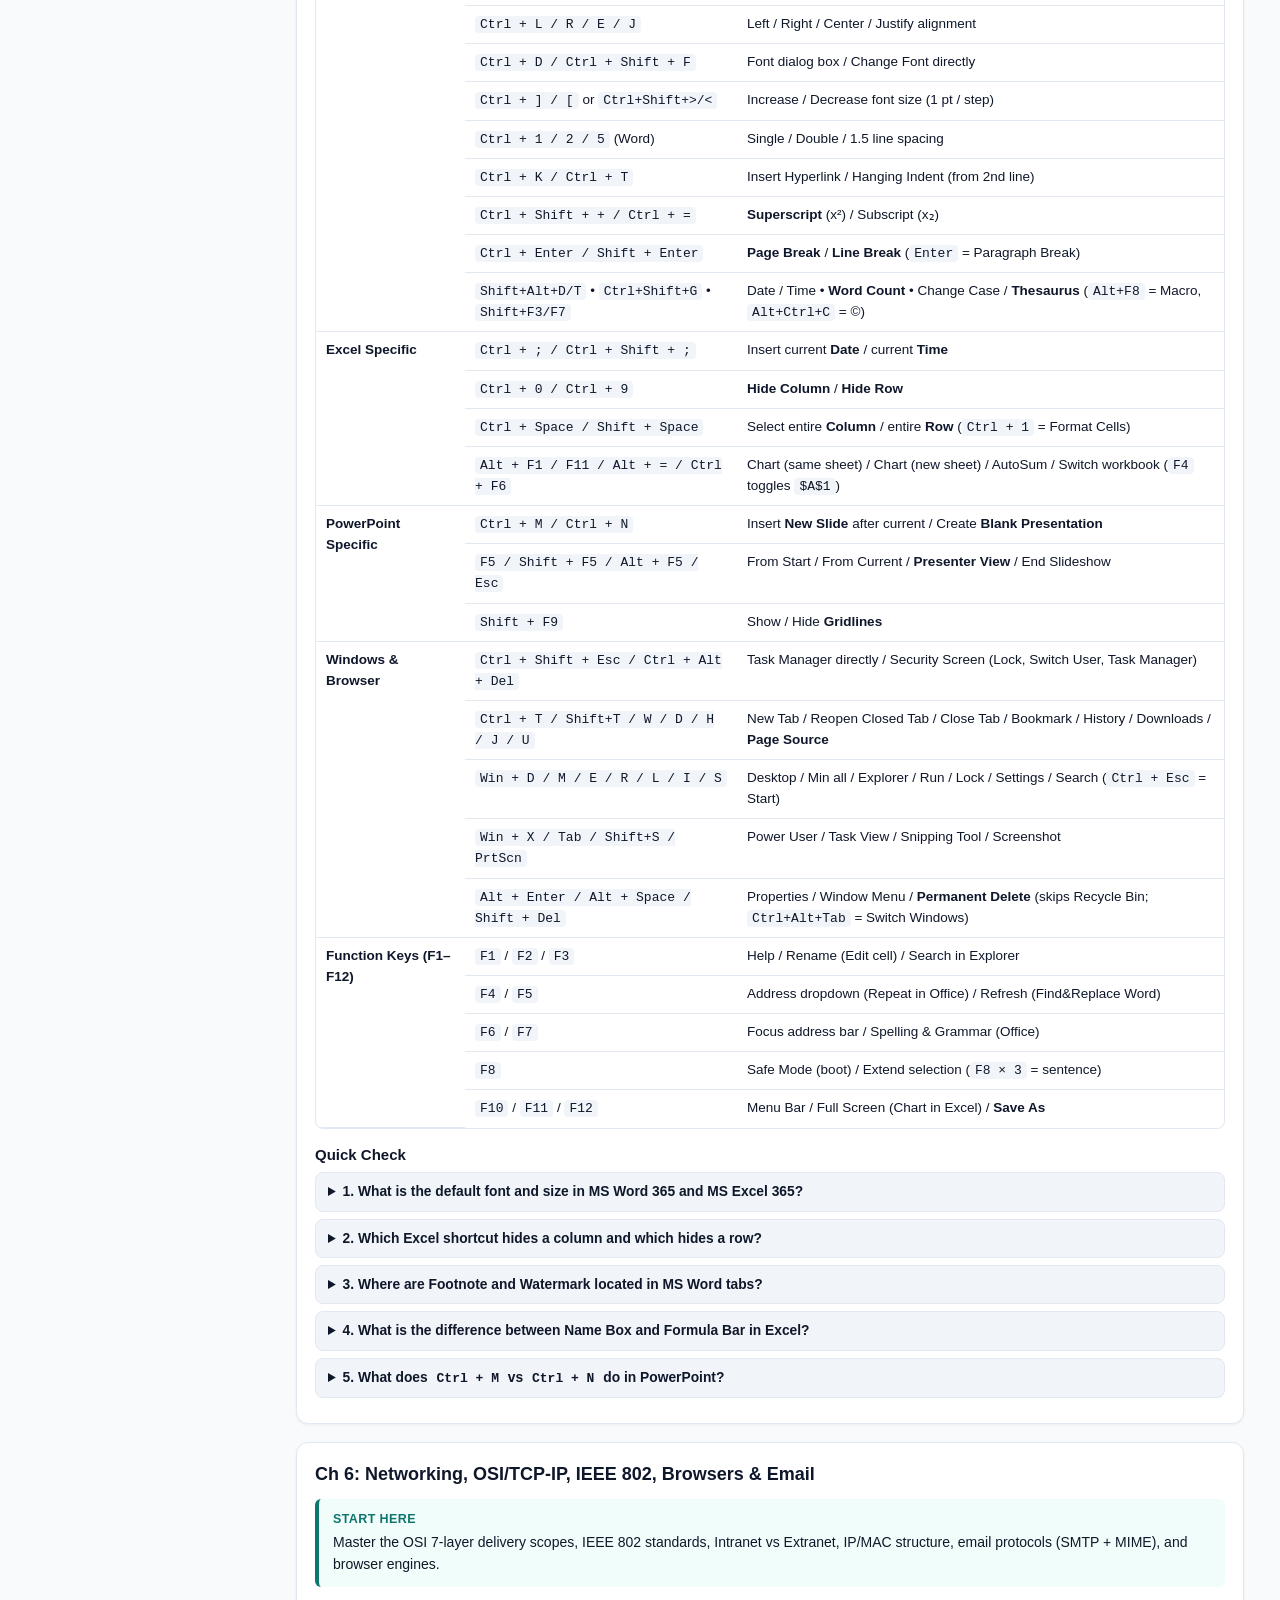
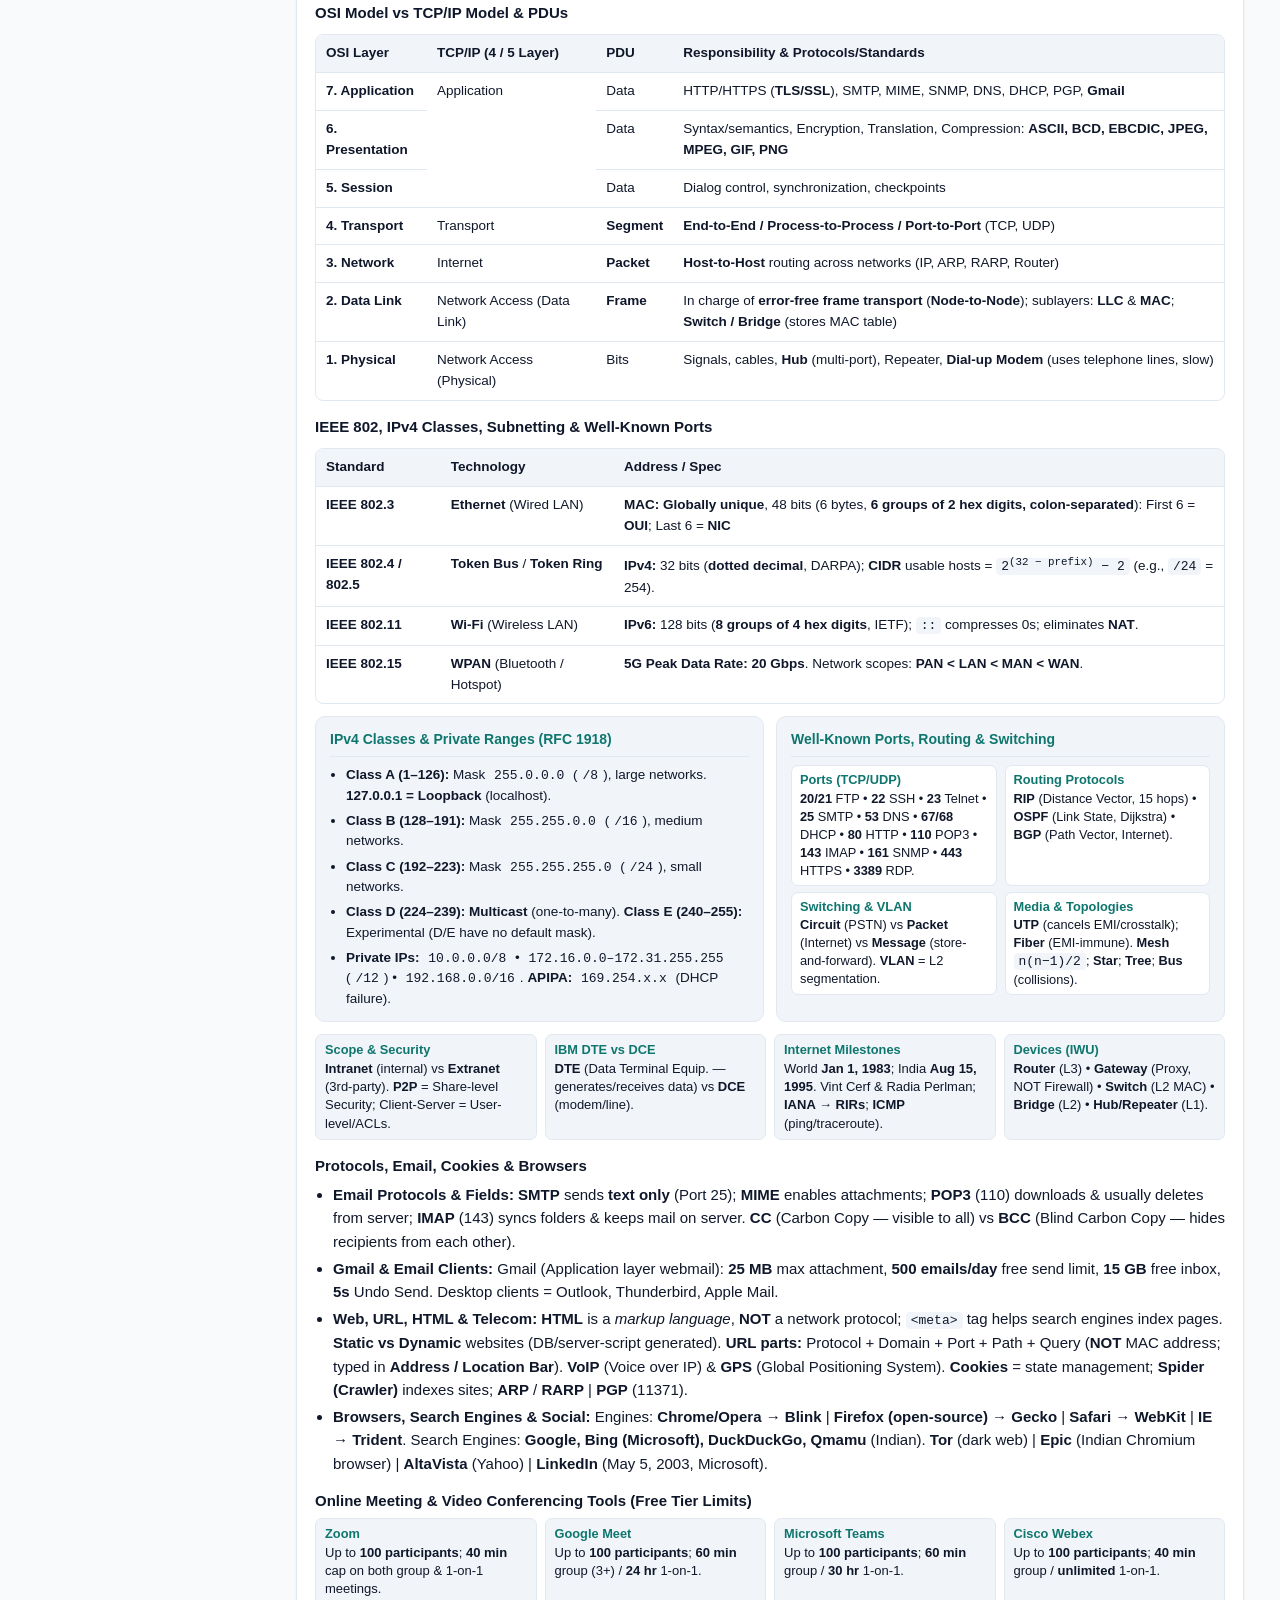
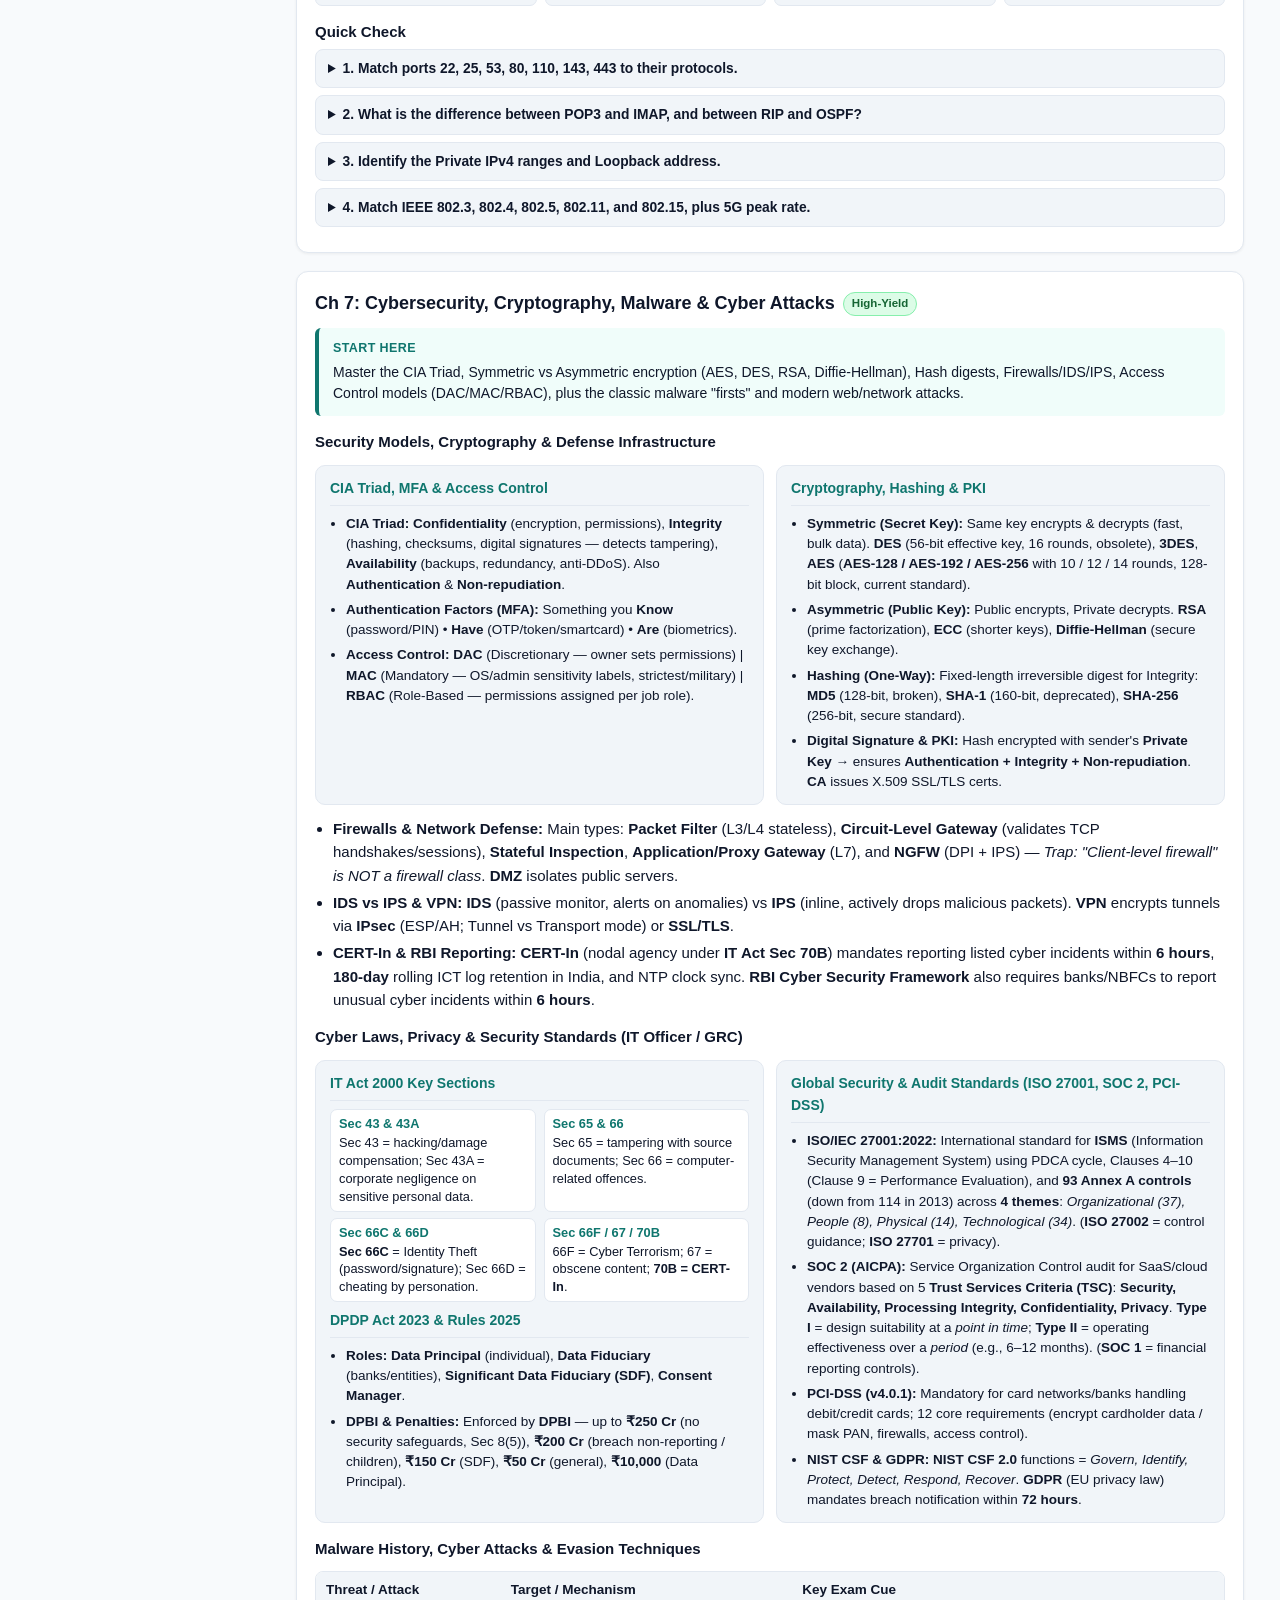
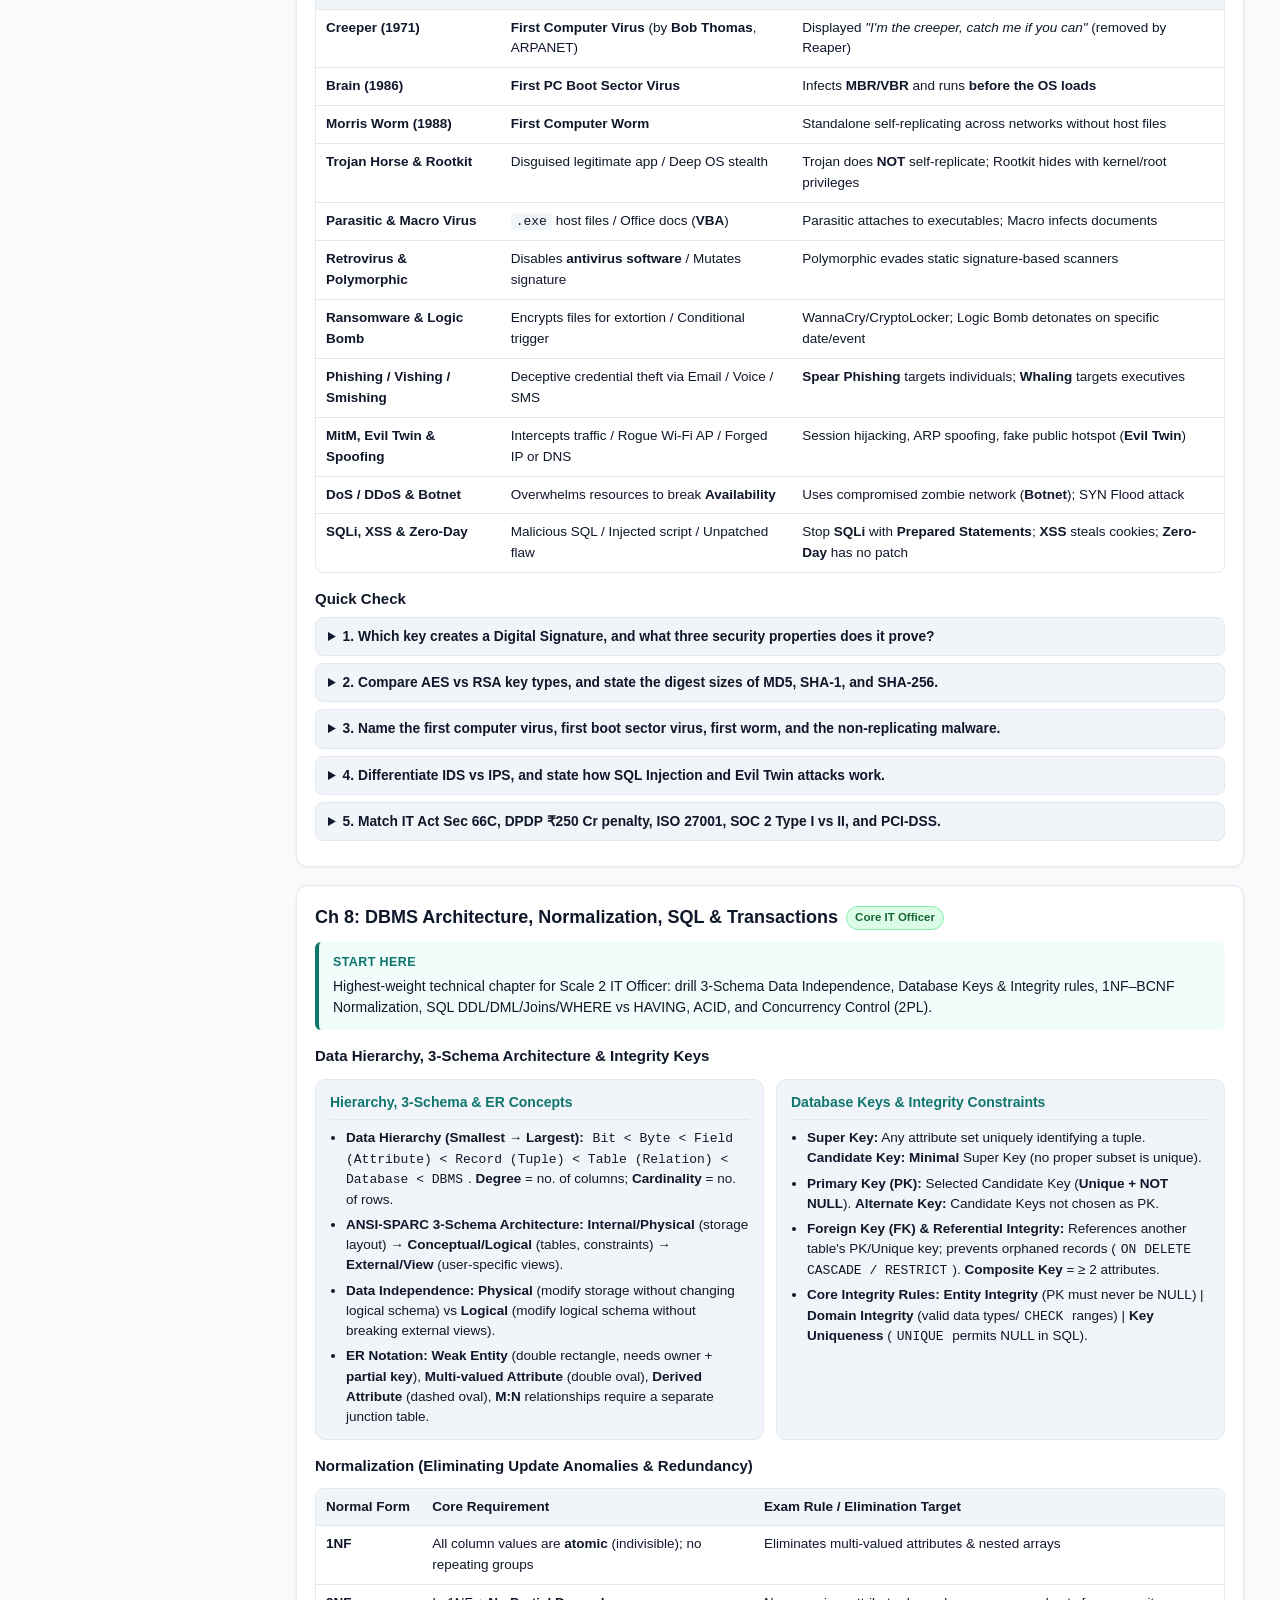
==== commit 0af24ecd: "Add Linux directory hierarchy (FHS) table to Ch 4" ====
--- a/computer_knowledge_guide.html
+++ b/computer_knowledge_guide.html
@@ -619,6 +619,22 @@
         </tbody>
       </table>
     </div>
+    <h3>Linux Directory Structure (Filesystem Hierarchy)</h3>
+    <div class="table-wrap">
+      <table>
+        <thead><tr><th>Directory</th><th>Purpose / Contents</th><th>Directory</th><th>Purpose / Contents</th></tr></thead>
+        <tbody>
+          <tr><td><code>/</code></td><td><strong>Root</strong> — top-level directory of the entire filesystem tree</td><td><code>/etc</code></td><td><strong>Etcetera</strong> — system-wide configuration files (<code>passwd</code>, <code>fstab</code>)</td></tr>
+          <tr><td><code>/bin</code></td><td>Essential <strong>user binaries</strong> / commands (<code>ls</code>, <code>cp</code>, <code>cat</code>)</td><td><code>/sbin</code></td><td><strong>System binaries</strong> for root/admin tasks (<code>fdisk</code>, <code>reboot</code>)</td></tr>
+          <tr><td><code>/home</code></td><td>Personal directories for regular users (<code>/home/user</code>)</td><td><code>/root</code></td><td>Home directory of the <strong>superuser (root)</strong></td></tr>
+          <tr><td><code>/var</code></td><td><strong>Variable</strong> data — logs (<code>/var/log</code>), spools, caches</td><td><code>/tmp</code></td><td><strong>Temporary</strong> files (typically cleared on reboot)</td></tr>
+          <tr><td><code>/usr</code></td><td>User programs, libraries &amp; read-only application data</td><td><code>/lib</code></td><td>Shared <strong>libraries</strong> &amp; kernel modules for <code>/bin</code> &amp; <code>/sbin</code></td></tr>
+          <tr><td><code>/dev</code></td><td><strong>Device</strong> files representing hardware (<code>/dev/sda</code>, <code>/dev/null</code>)</td><td><code>/proc</code></td><td>Virtual filesystem for live <strong>kernel &amp; process</strong> info</td></tr>
+          <tr><td><code>/boot</code></td><td>Linux kernel (<code>vmlinuz</code>) &amp; bootloader (<strong>GRUB</strong>) files</td><td><code>/opt</code></td><td><strong>Optional</strong> / third-party add-on software packages</td></tr>
+          <tr><td><code>/mnt</code></td><td>Temporary manual mount point for filesystems</td><td><code>/media</code></td><td>Auto-mount point for removable media (USB, CD/DVD)</td></tr>
+        </tbody>
+      </table>
+    </div>
     <div class="table-wrap">
       <table>
         <thead><tr><th>Command</th><th>Function</th><th>Command</th><th>Function</th></tr></thead>
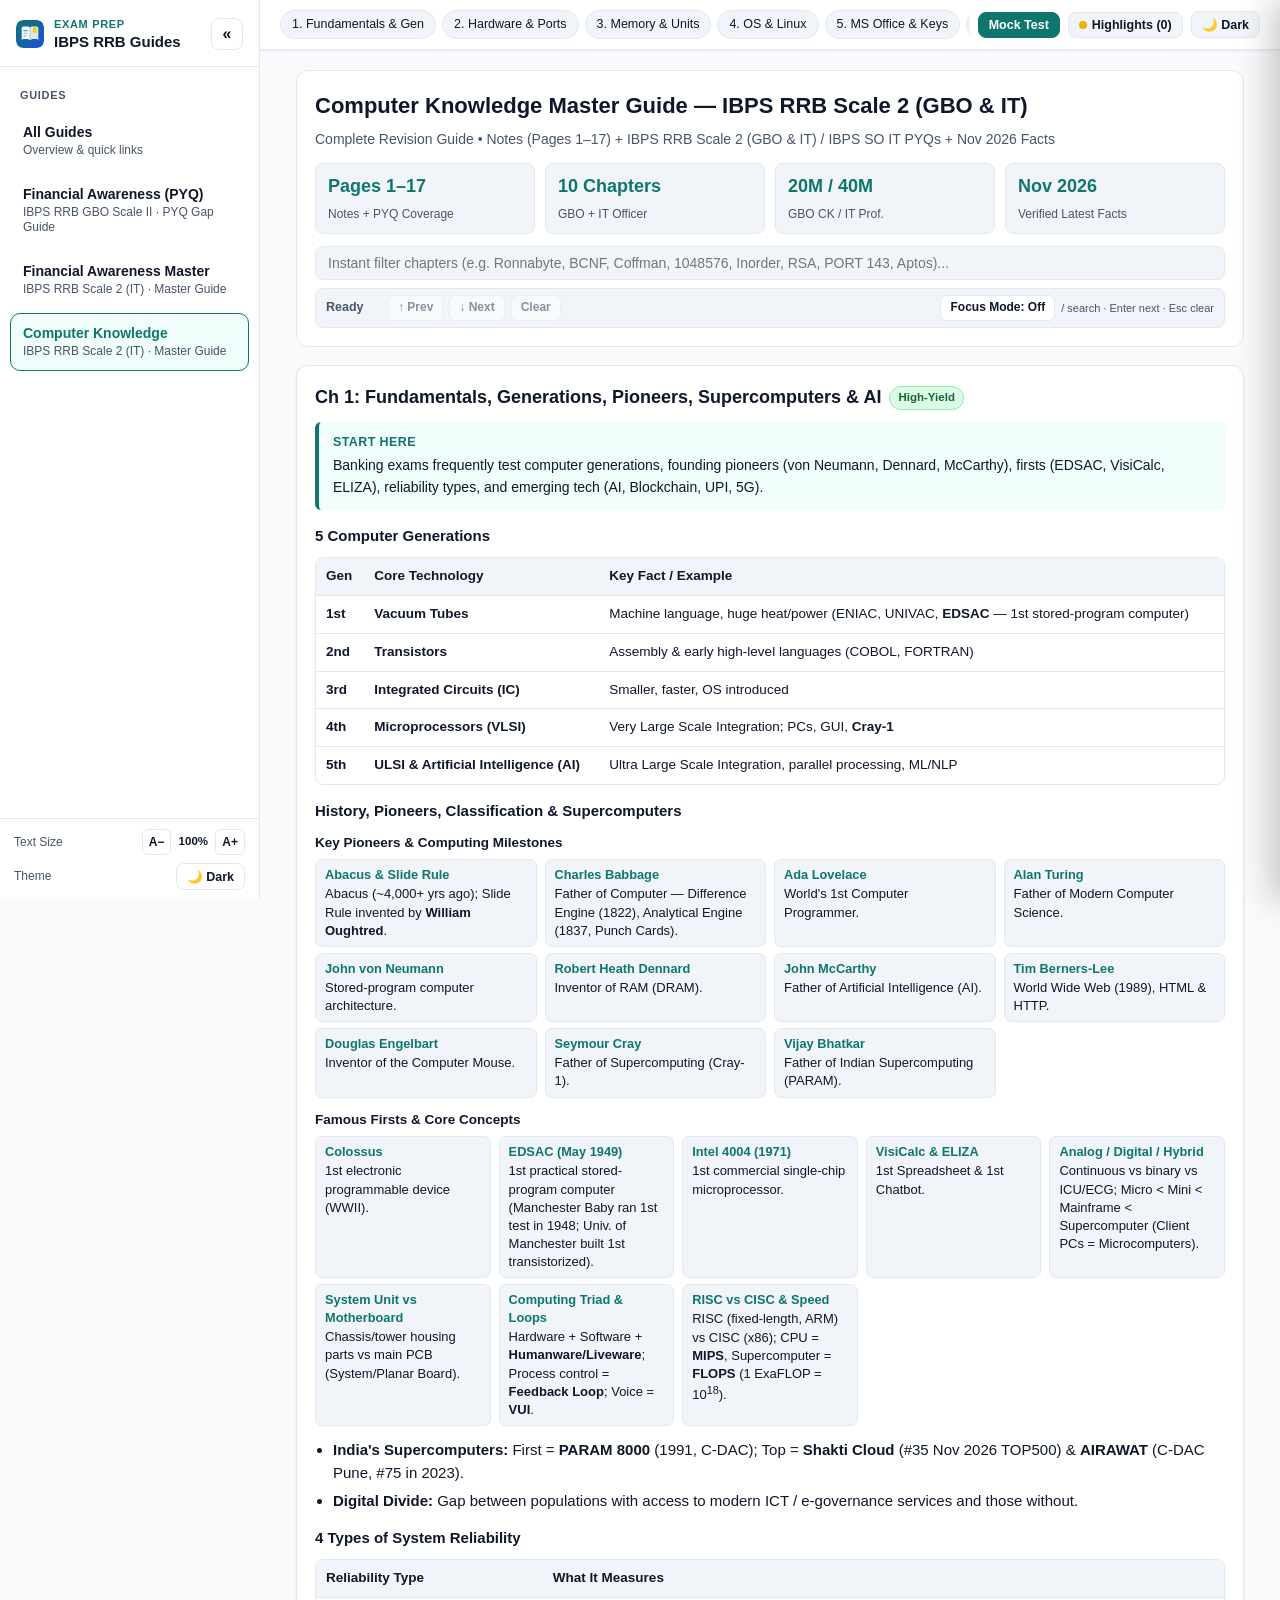
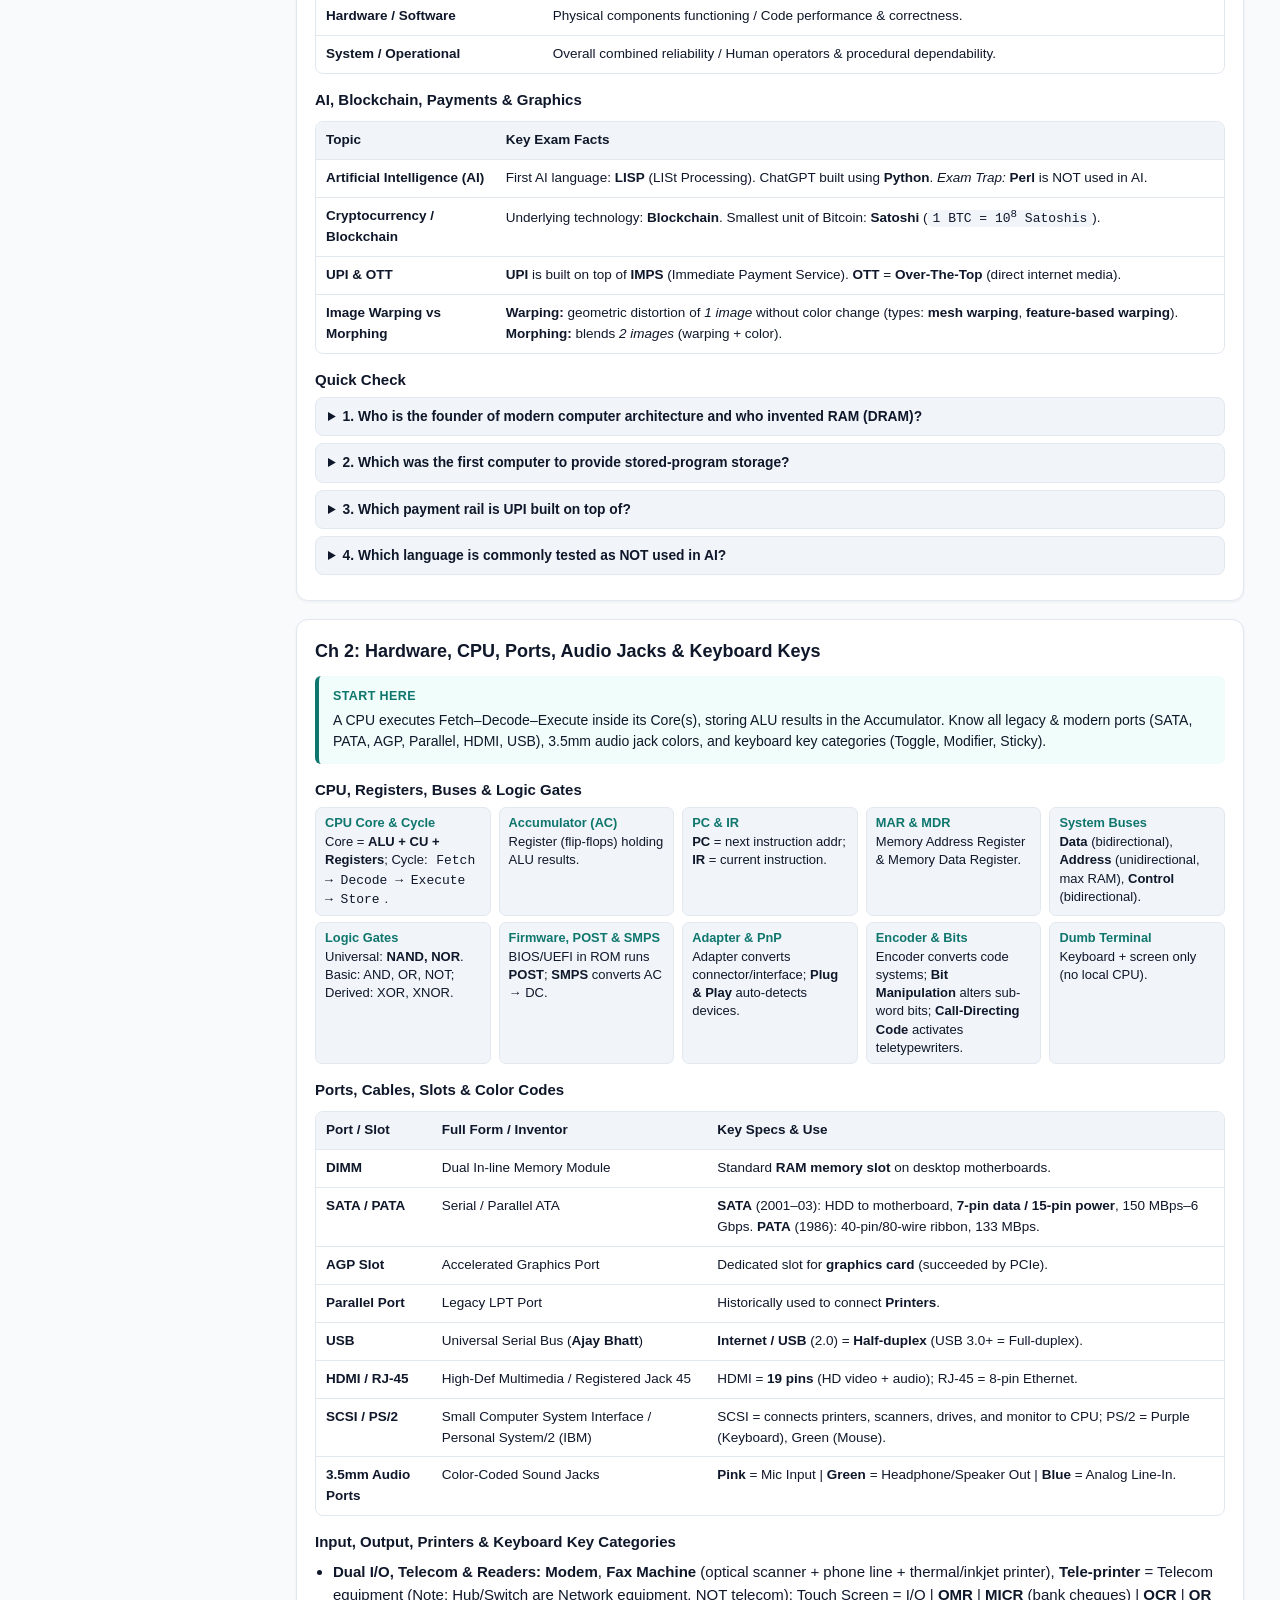
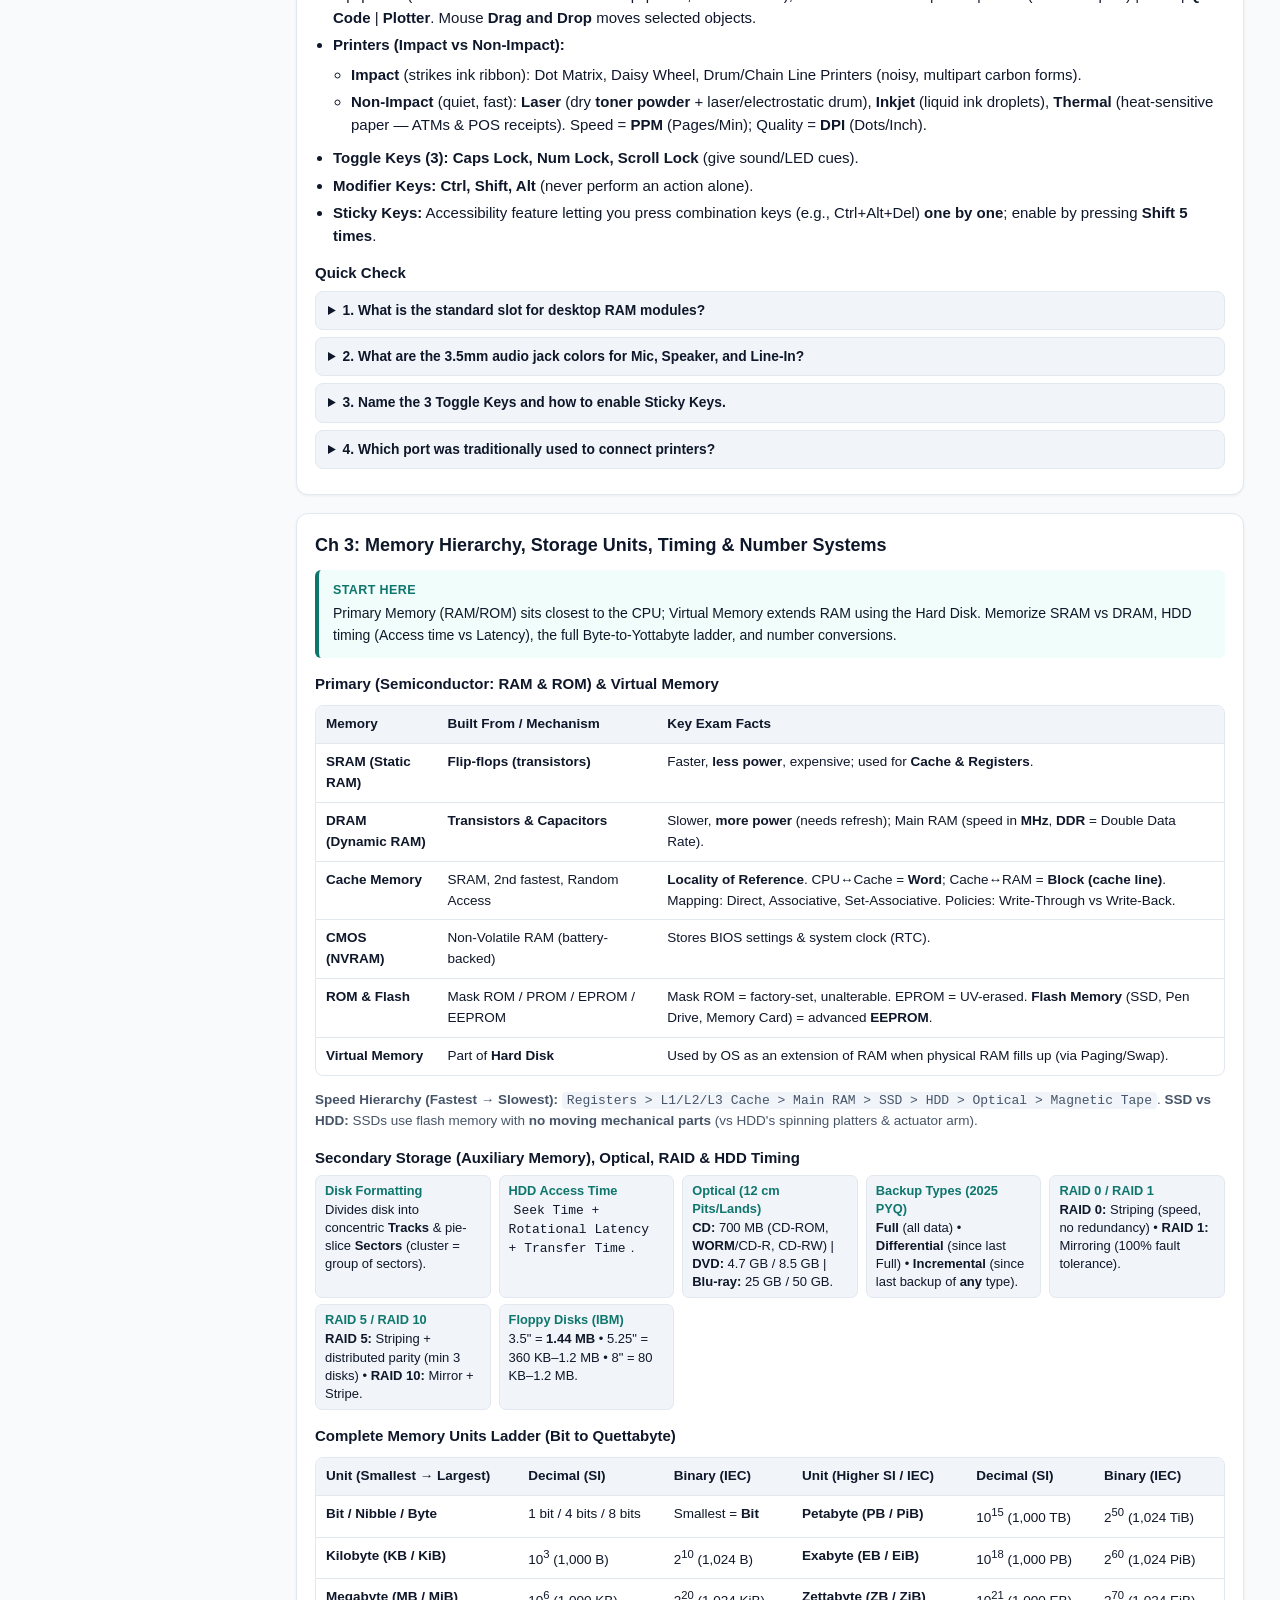
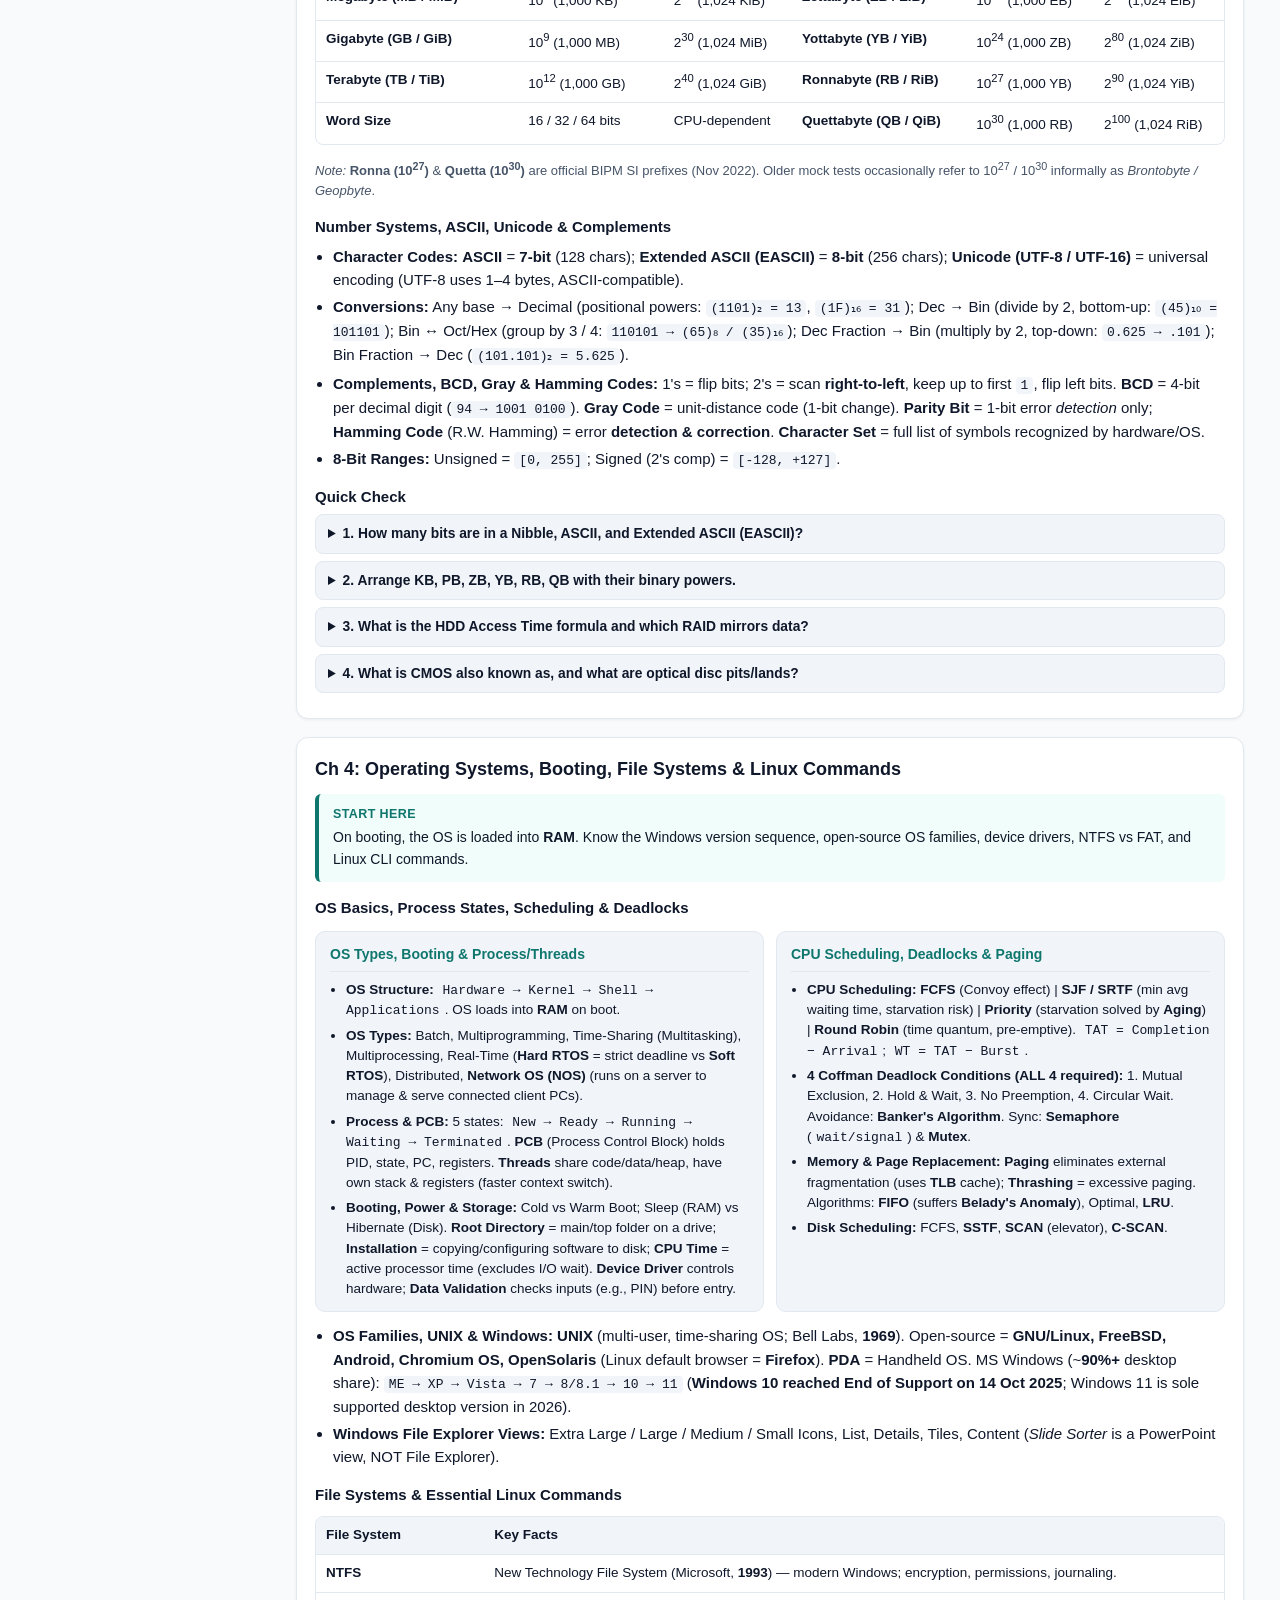
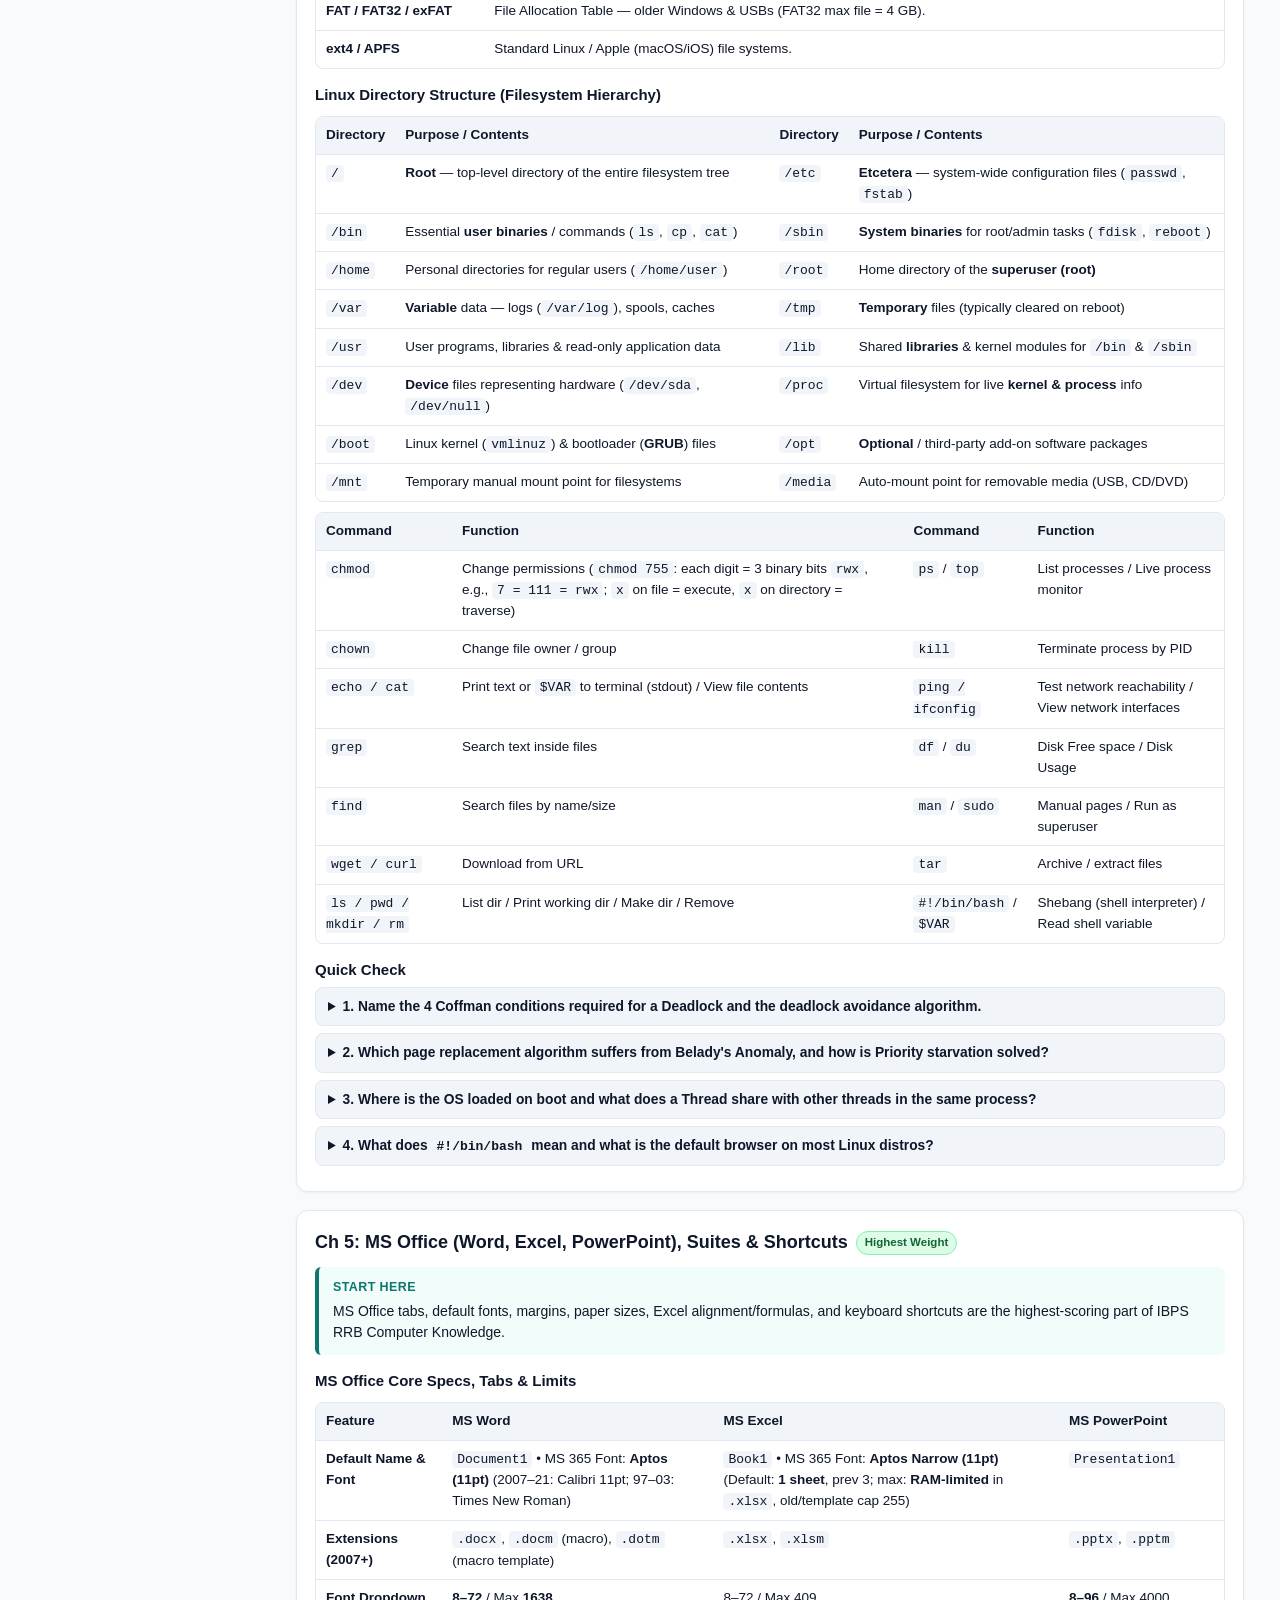
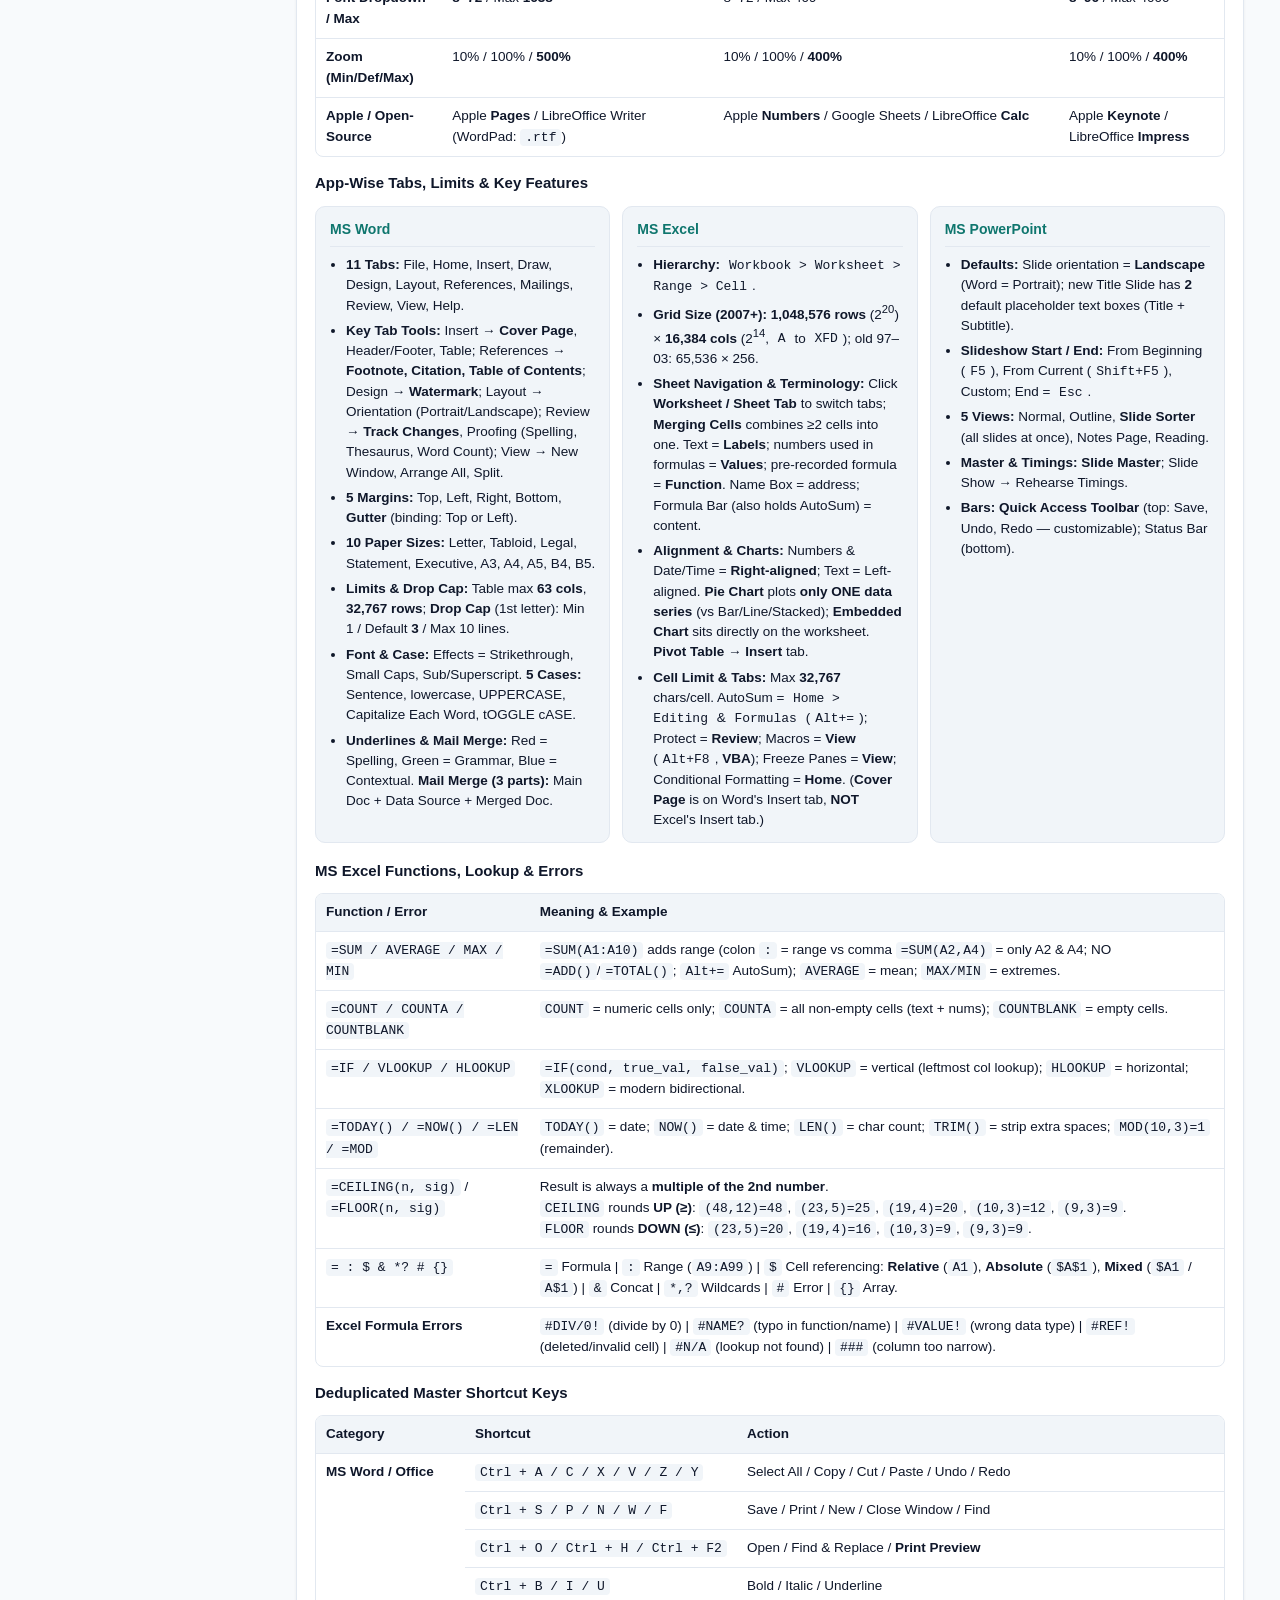
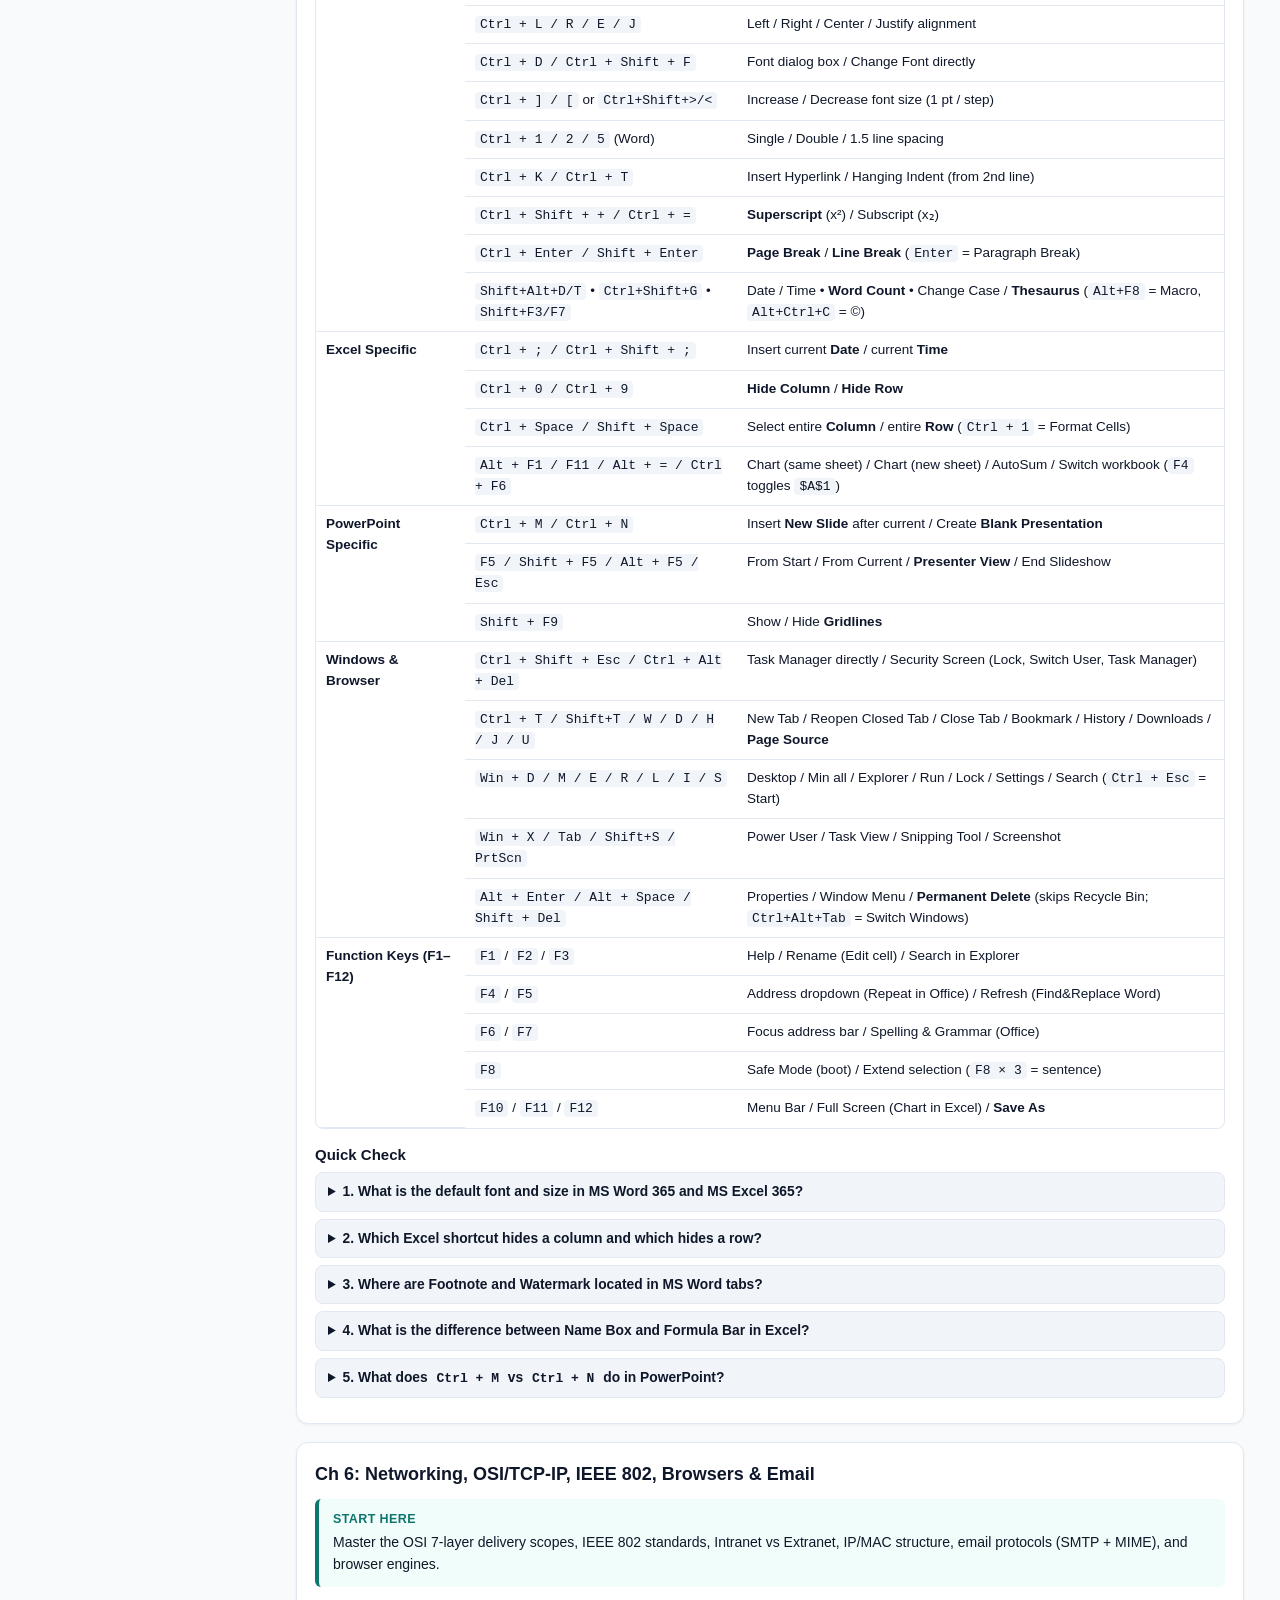
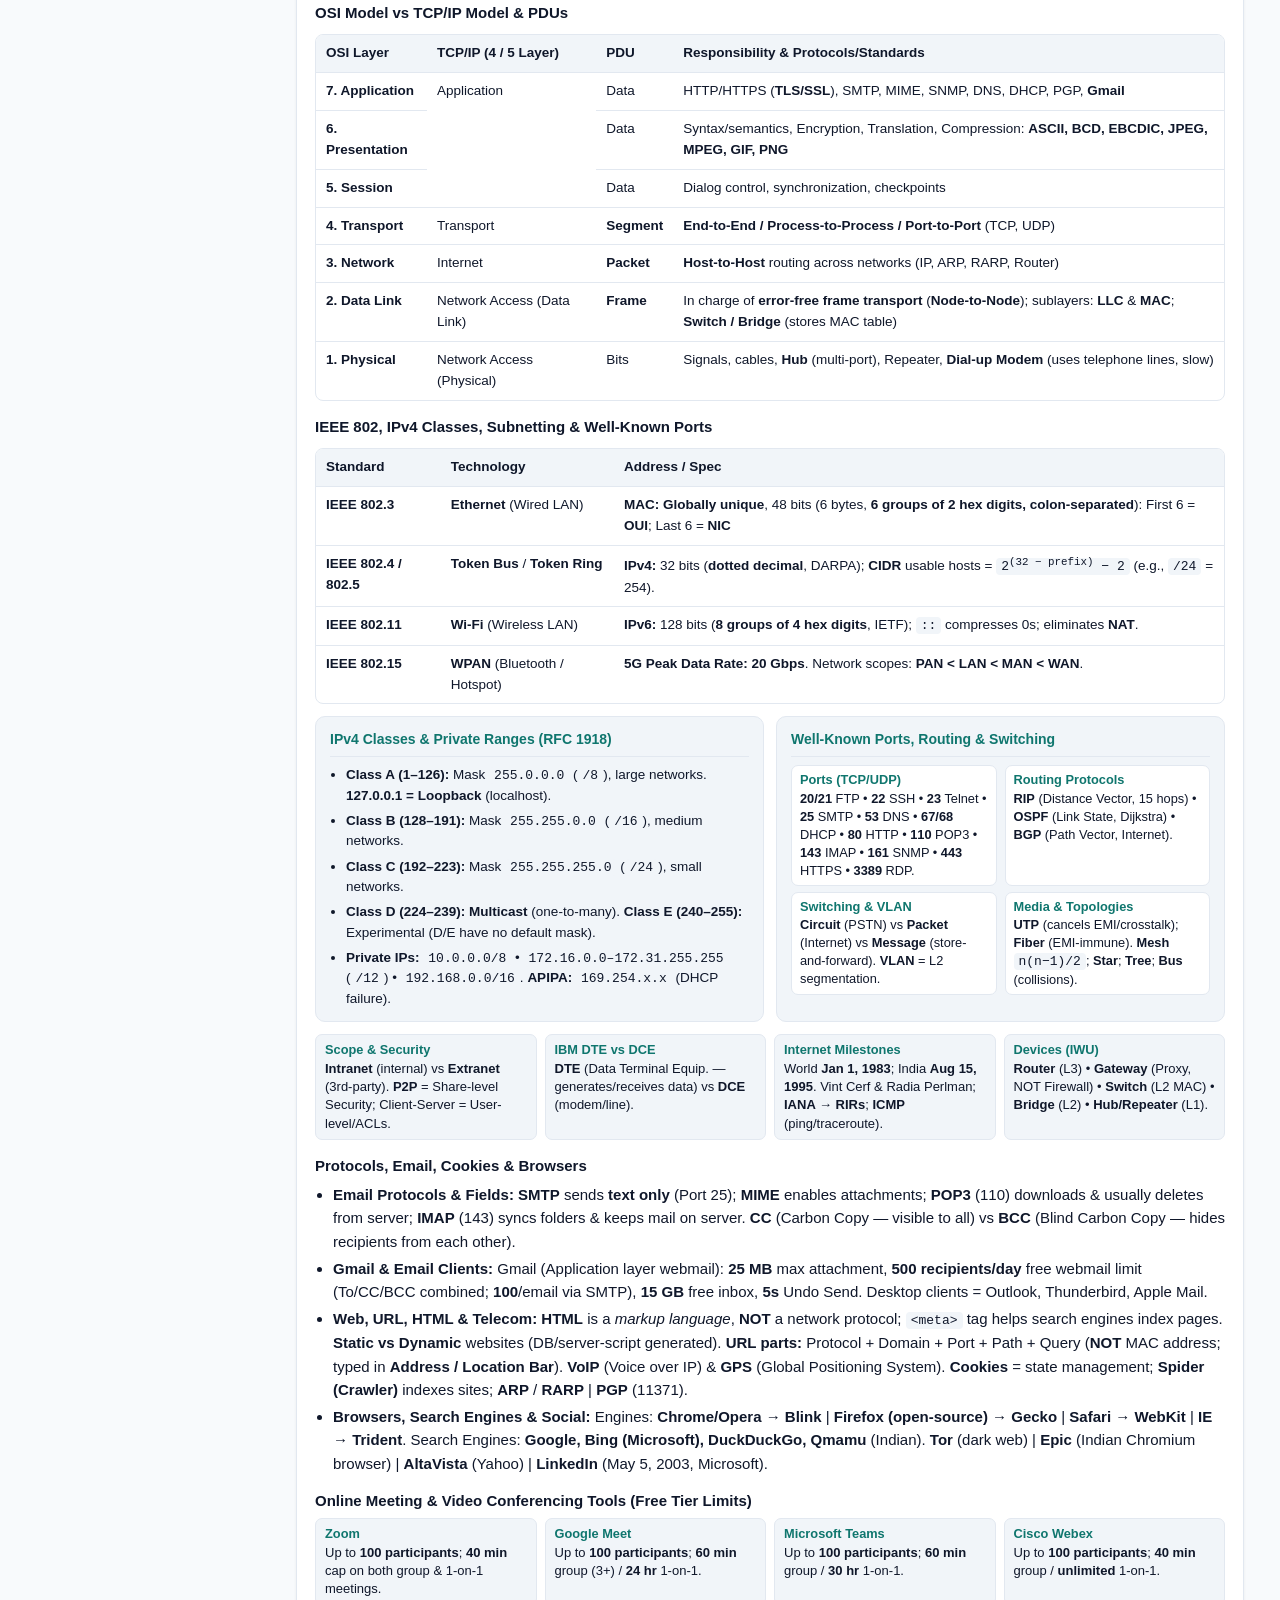
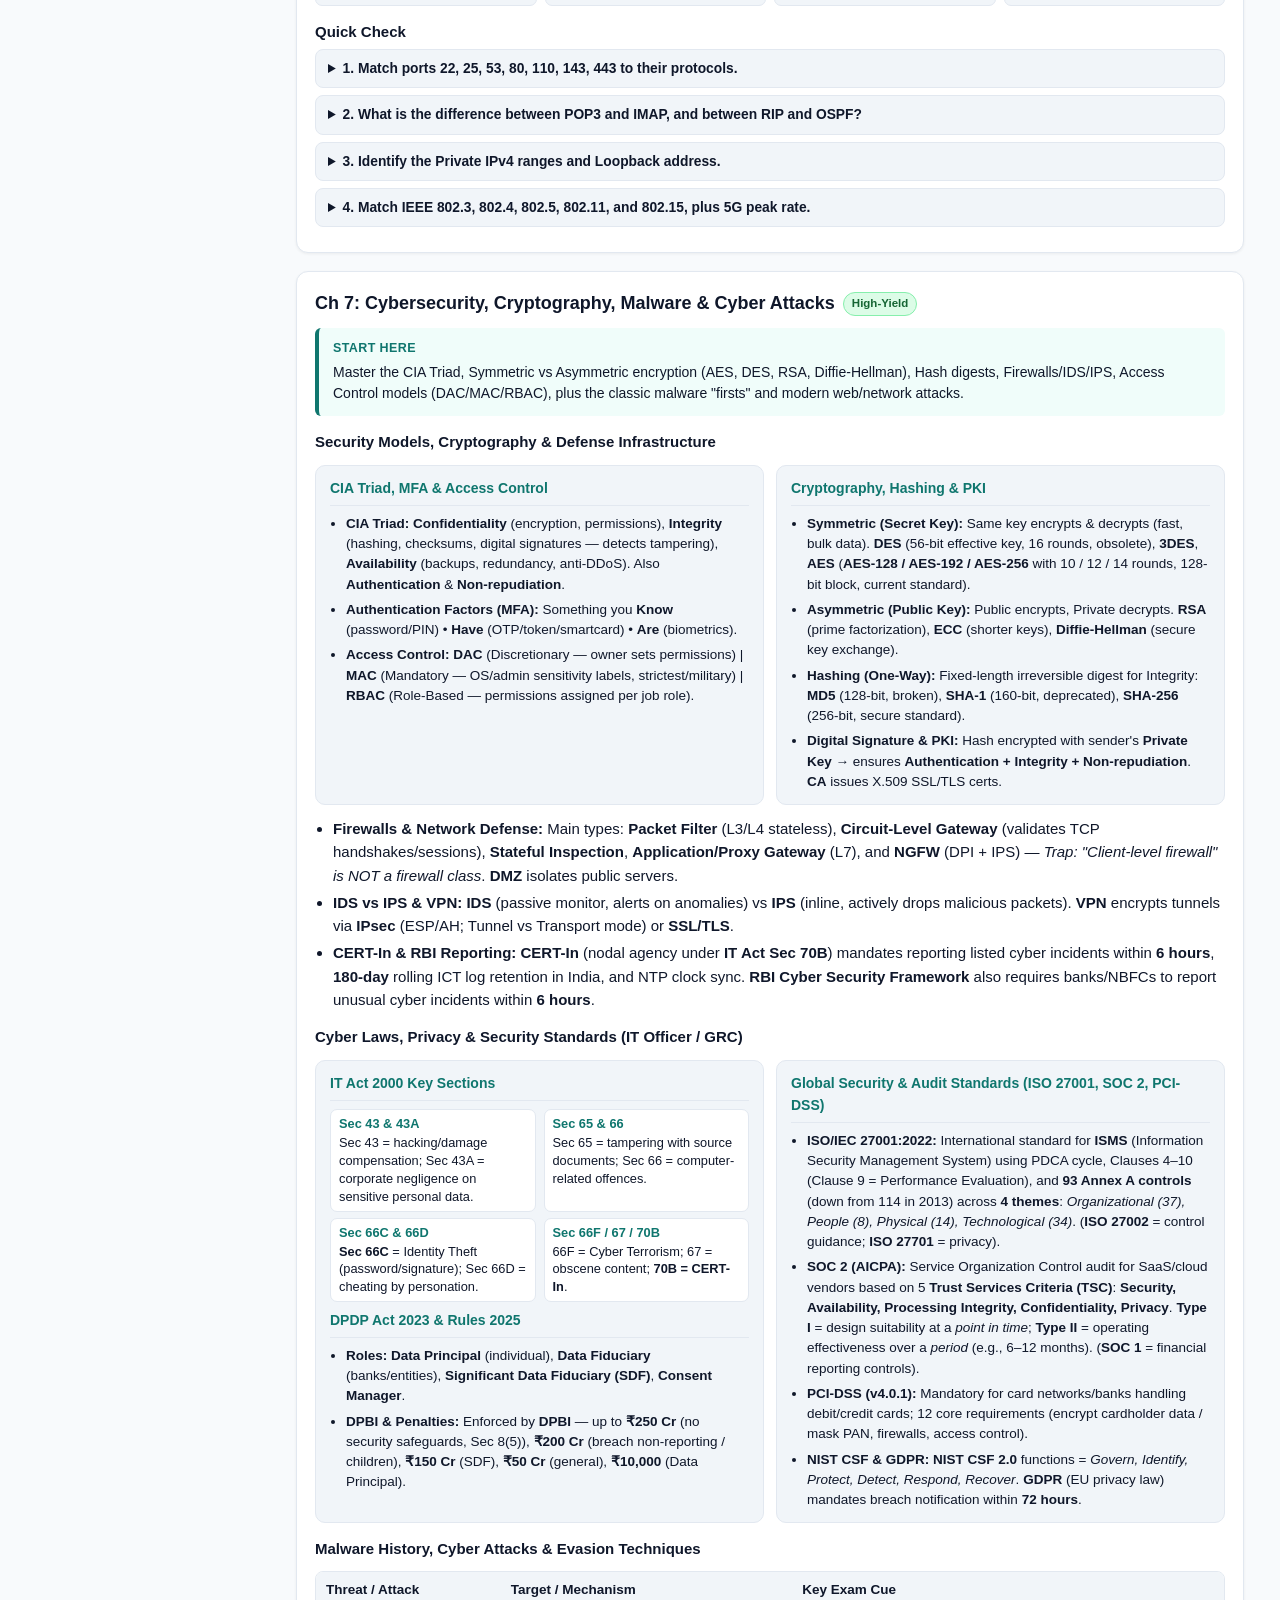
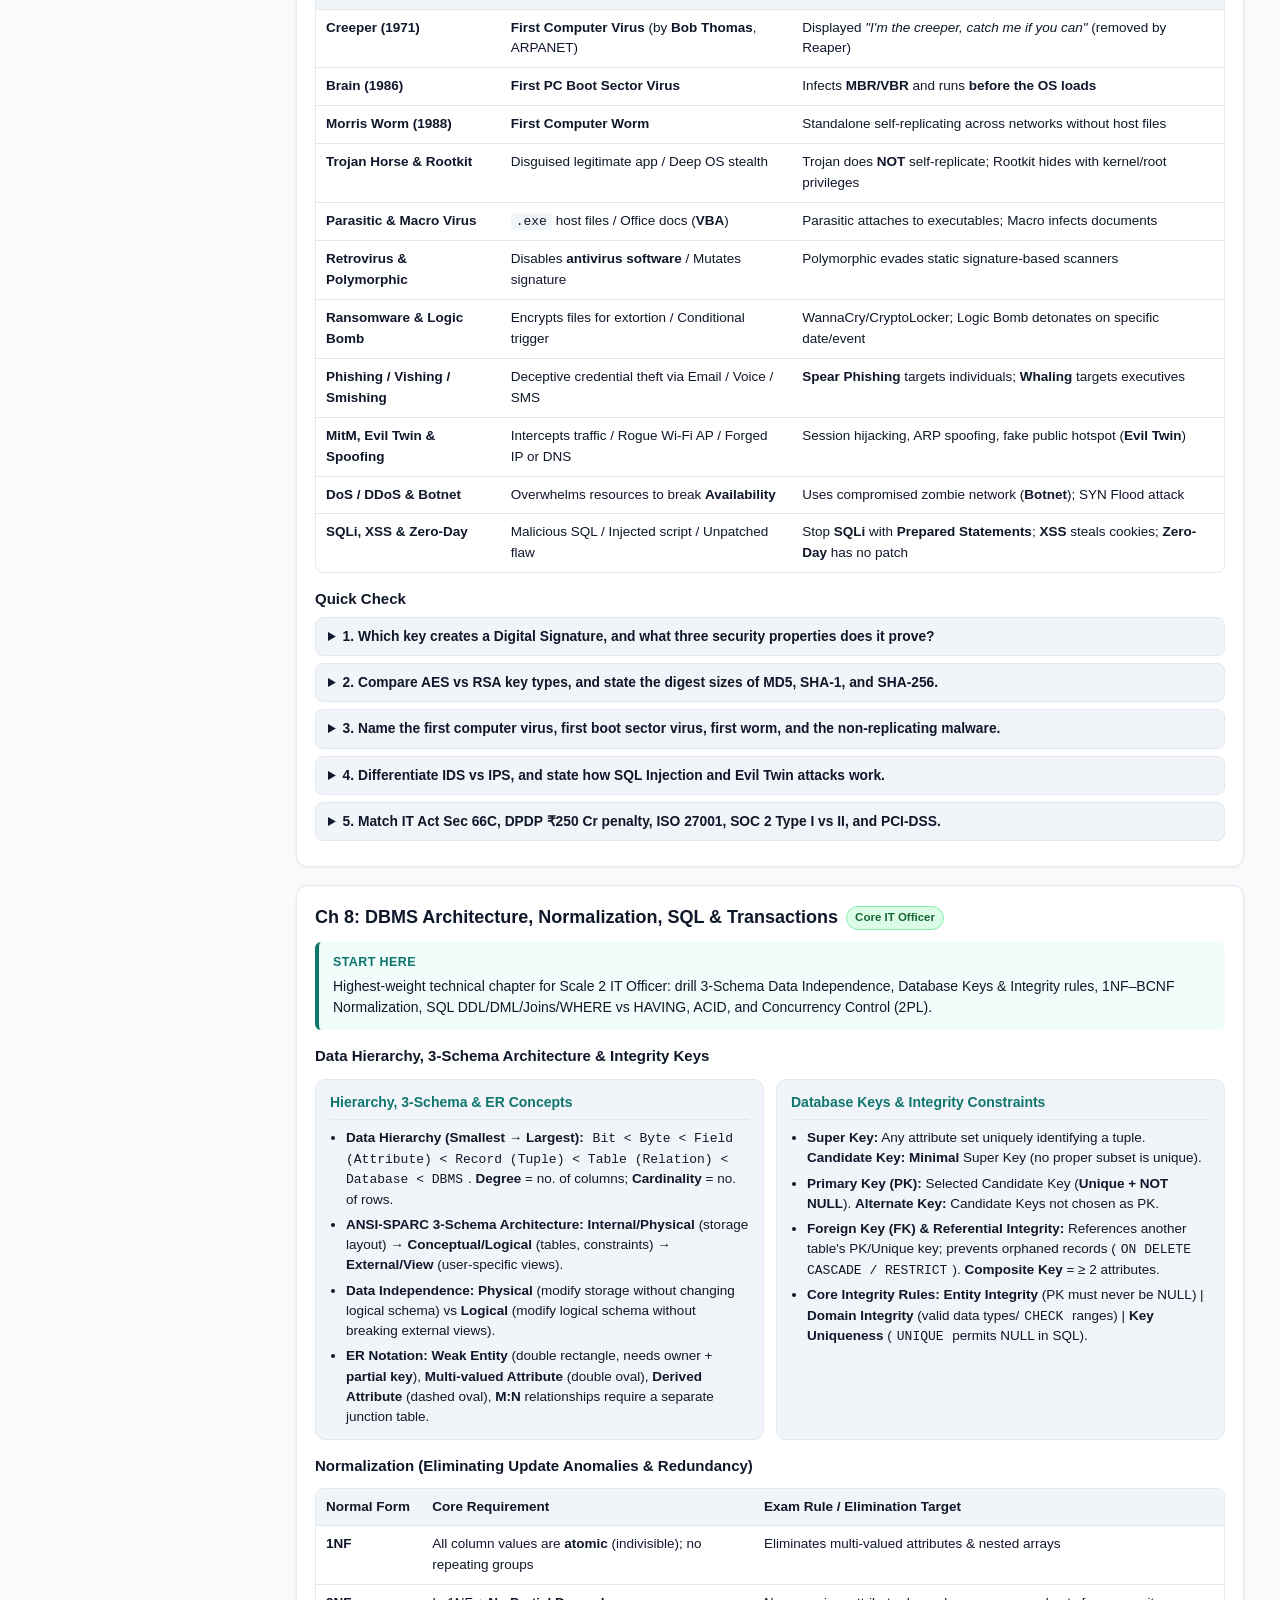
==== commit bd3dc63d: "Fix Gmail free sending limit wording to 500 recipients/day (100 via SMTP)" ====
--- a/computer_knowledge_guide.html
+++ b/computer_knowledge_guide.html
@@ -844,7 +844,7 @@
     <h3>Protocols, Email, Cookies &amp; Browsers</h3>
     <ul>
       <li><strong>Email Protocols &amp; Fields:</strong> <strong>SMTP</strong> sends <strong>text only</strong> (Port 25); <strong>MIME</strong> enables attachments; <strong>POP3</strong> (110) downloads &amp; usually deletes from server; <strong>IMAP</strong> (143) syncs folders &amp; keeps mail on server. <strong>CC</strong> (Carbon Copy — visible to all) vs <strong>BCC</strong> (Blind Carbon Copy — hides recipients from each other).</li>
-      <li><strong>Gmail &amp; Email Clients:</strong> Gmail (Application layer webmail): <strong>25 MB</strong> max attachment, <strong>500 emails/day</strong> free send limit, <strong>15 GB</strong> free inbox, <strong>5s</strong> Undo Send. Desktop clients = Outlook, Thunderbird, Apple Mail.</li>
+      <li><strong>Gmail &amp; Email Clients:</strong> Gmail (Application layer webmail): <strong>25 MB</strong> max attachment, <strong>500 recipients/day</strong> free webmail limit (To/CC/BCC combined; <strong>100</strong>/email via SMTP), <strong>15 GB</strong> free inbox, <strong>5s</strong> Undo Send. Desktop clients = Outlook, Thunderbird, Apple Mail.</li>
       <li><strong>Web, URL, HTML &amp; Telecom:</strong> <strong>HTML</strong> is a <em>markup language</em>, <strong>NOT</strong> a network protocol; <code>&lt;meta&gt;</code> tag helps search engines index pages. <strong>Static vs Dynamic</strong> websites (DB/server-script generated). <strong>URL parts:</strong> Protocol + Domain + Port + Path + Query (<strong>NOT</strong> MAC address; typed in <strong>Address / Location Bar</strong>). <strong>VoIP</strong> (Voice over IP) &amp; <strong>GPS</strong> (Global Positioning System). <strong>Cookies</strong> = state management; <strong>Spider (Crawler)</strong> indexes sites; <strong>ARP</strong> / <strong>RARP</strong> | <strong>PGP</strong> (11371).</li>
       <li><strong>Browsers, Search Engines &amp; Social:</strong> Engines: <strong>Chrome/Opera → Blink</strong> | <strong>Firefox (open-source) → Gecko</strong> | <strong>Safari → WebKit</strong> | <strong>IE → Trident</strong>. Search Engines: <strong>Google, Bing (Microsoft), DuckDuckGo, Qmamu</strong> (Indian). <strong>Tor</strong> (dark web) | <strong>Epic</strong> (Indian Chromium browser) | <strong>AltaVista</strong> (Yahoo) | <strong>LinkedIn</strong> (May 5, 2003, Microsoft).</li>
     </ul>
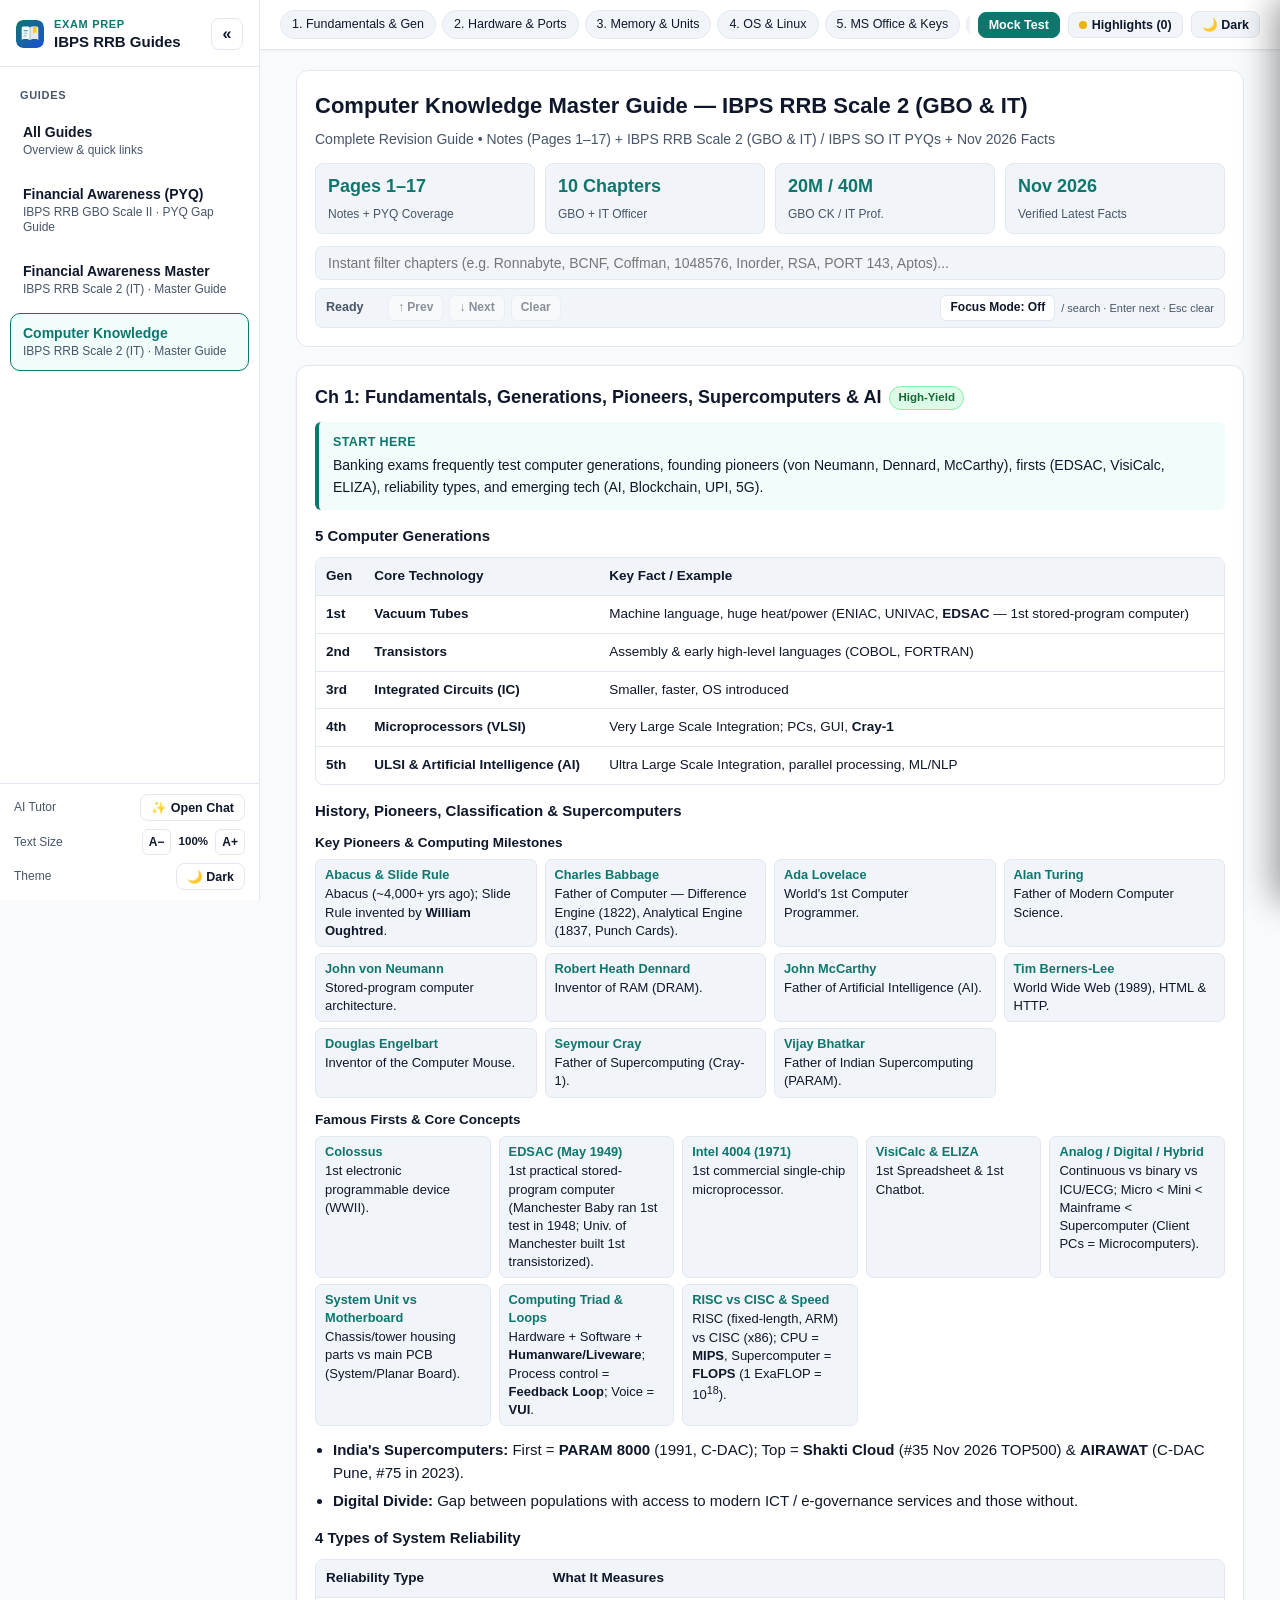
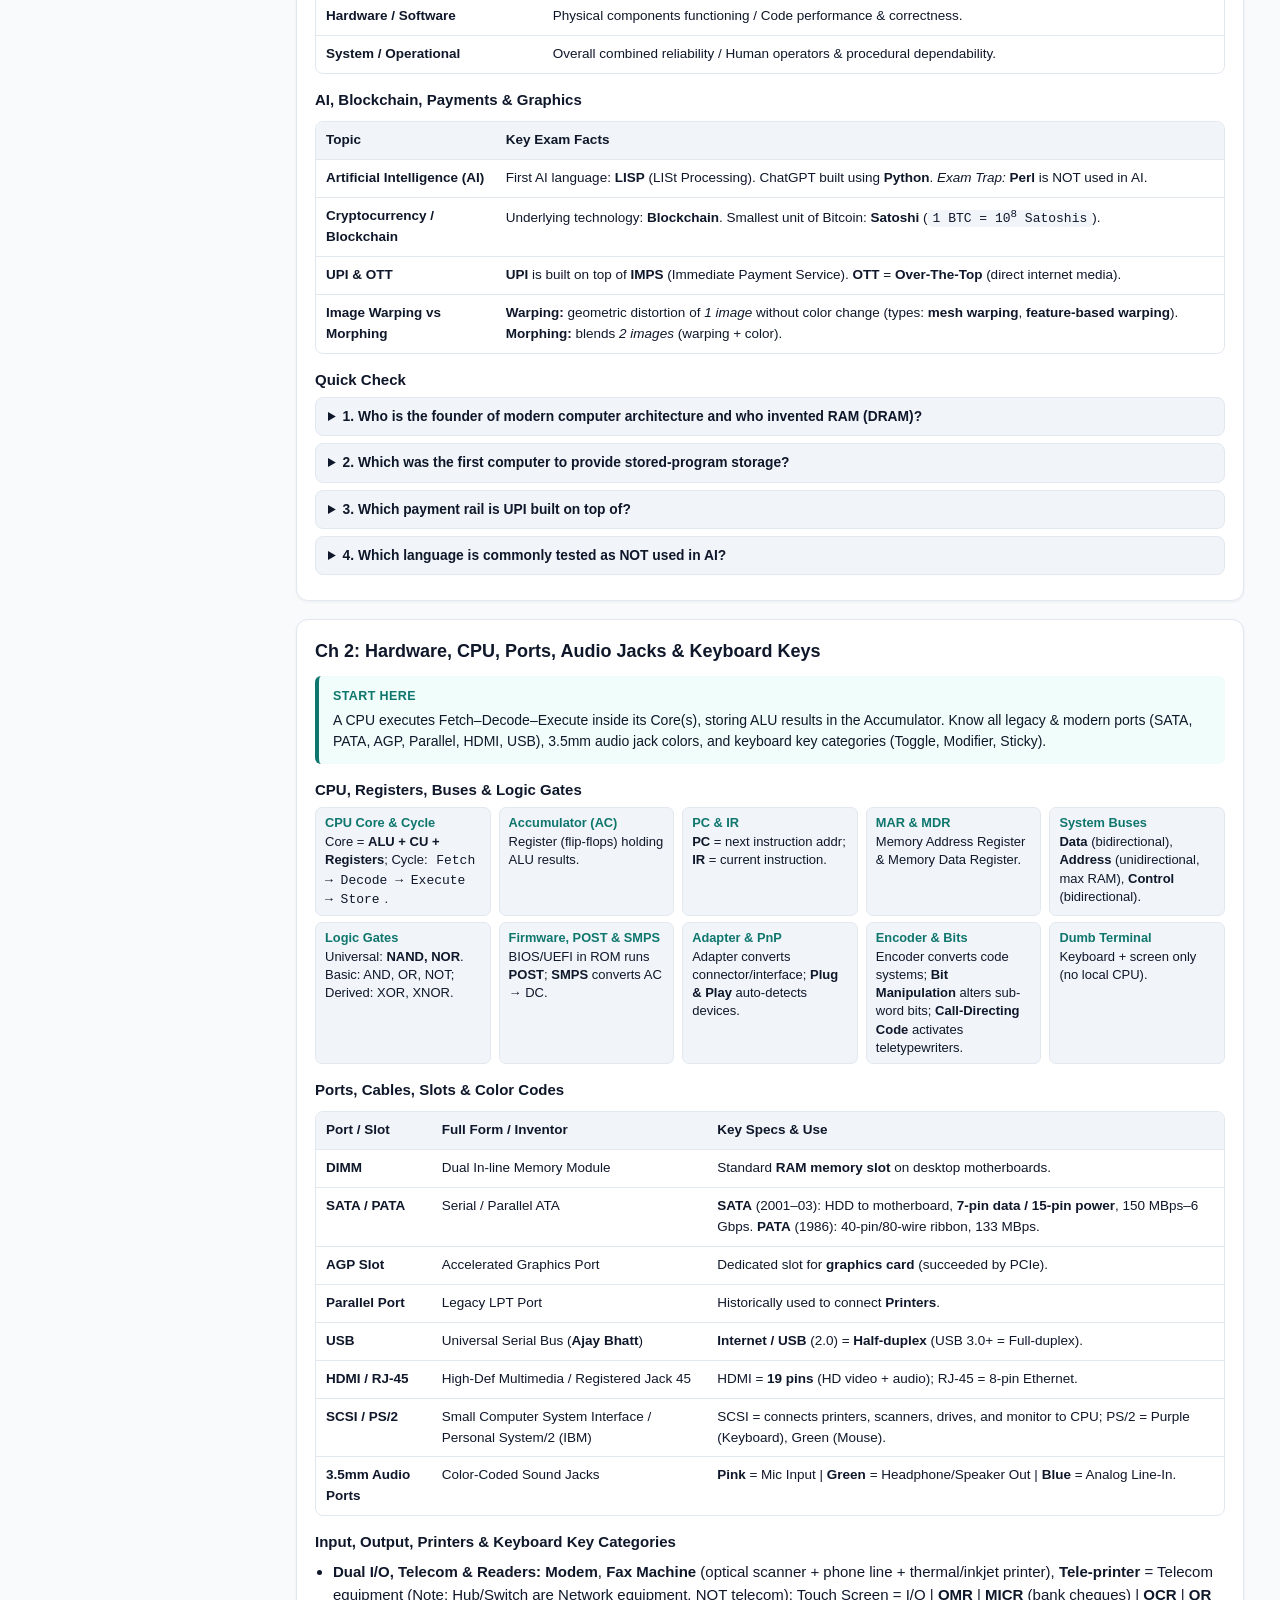
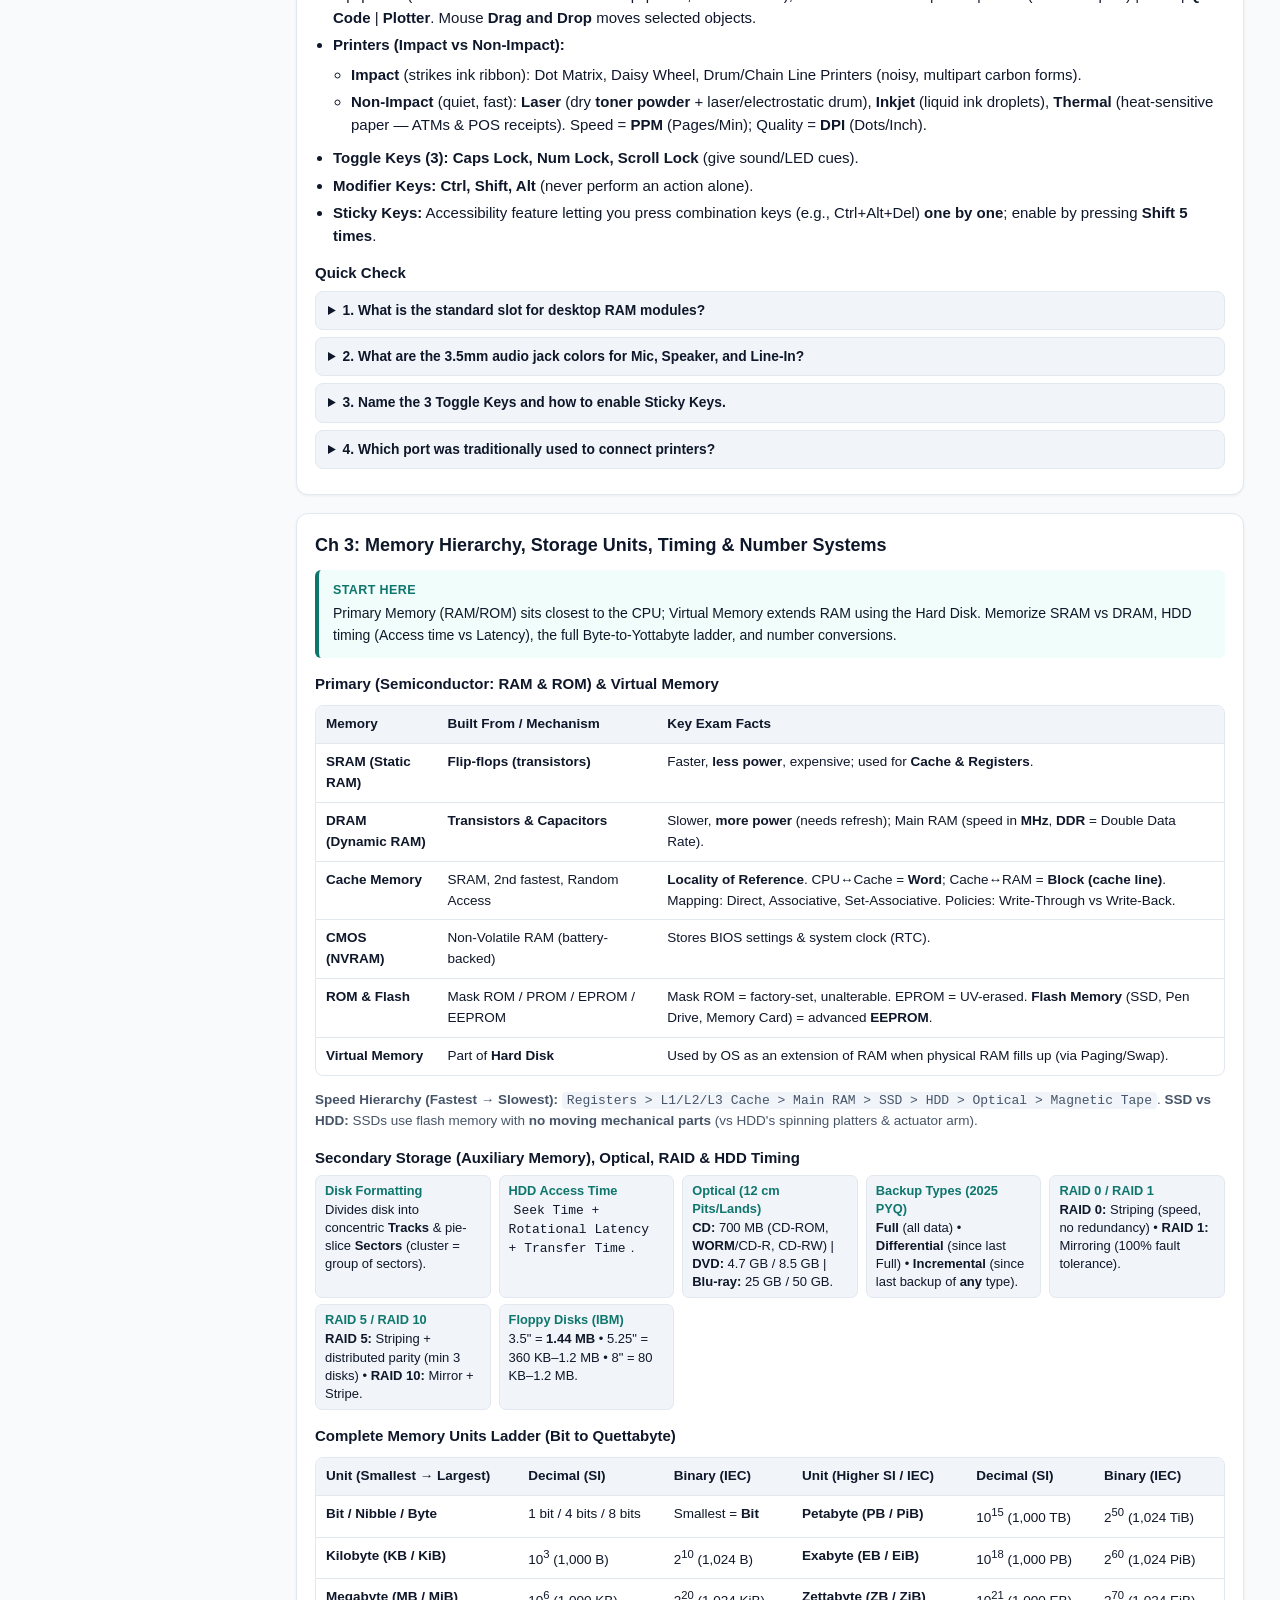
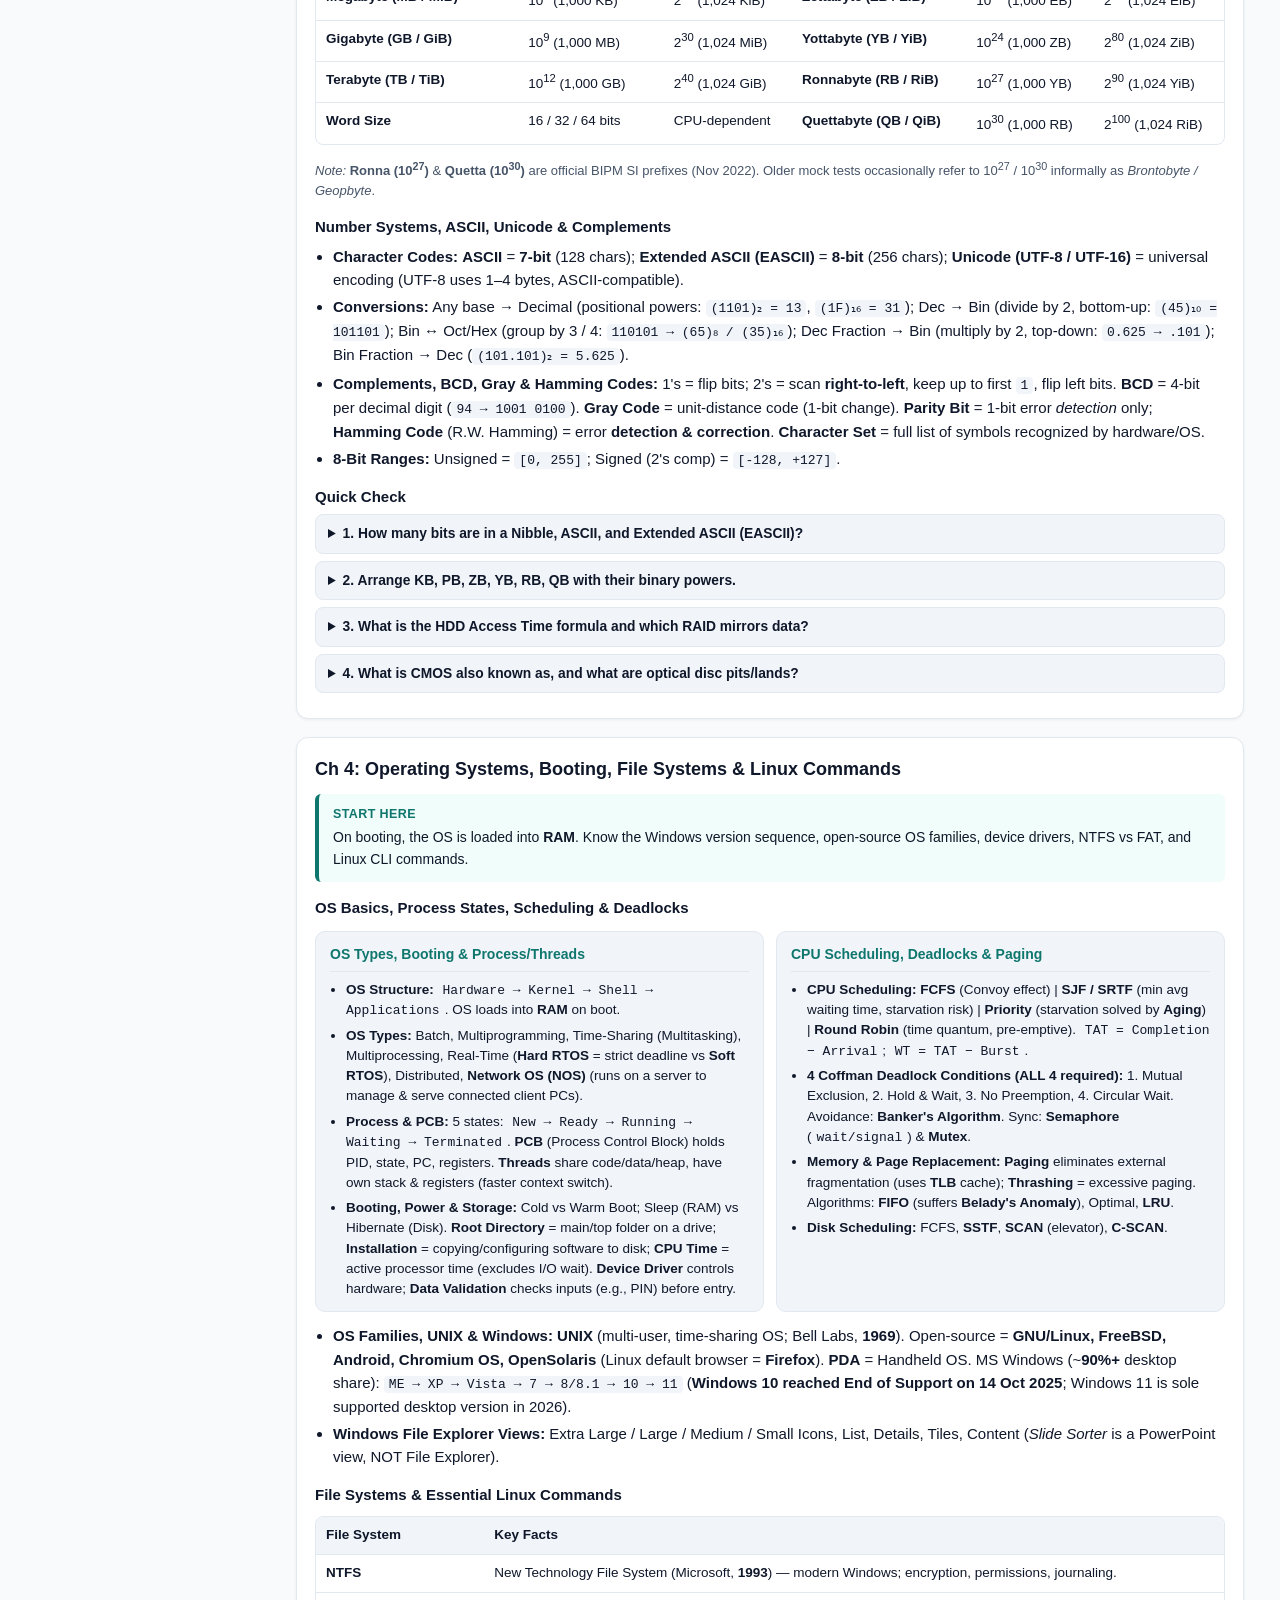
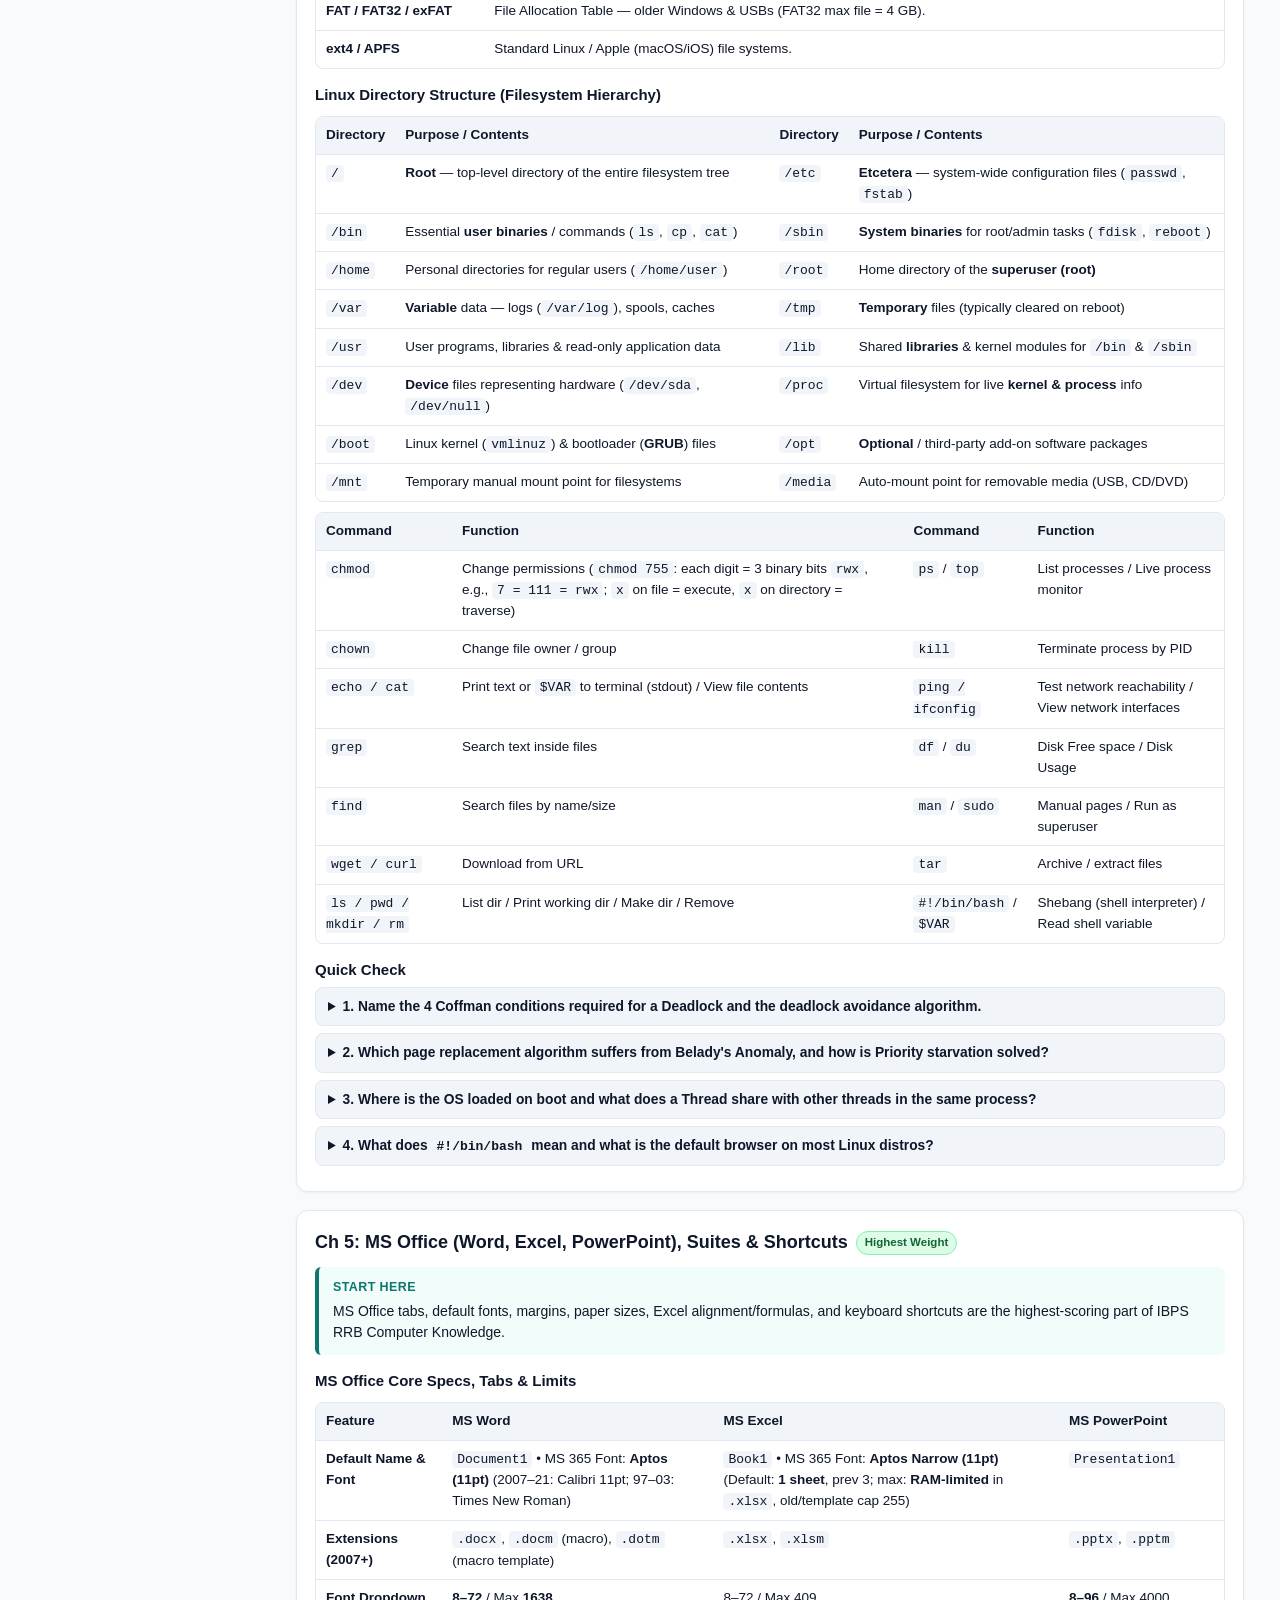
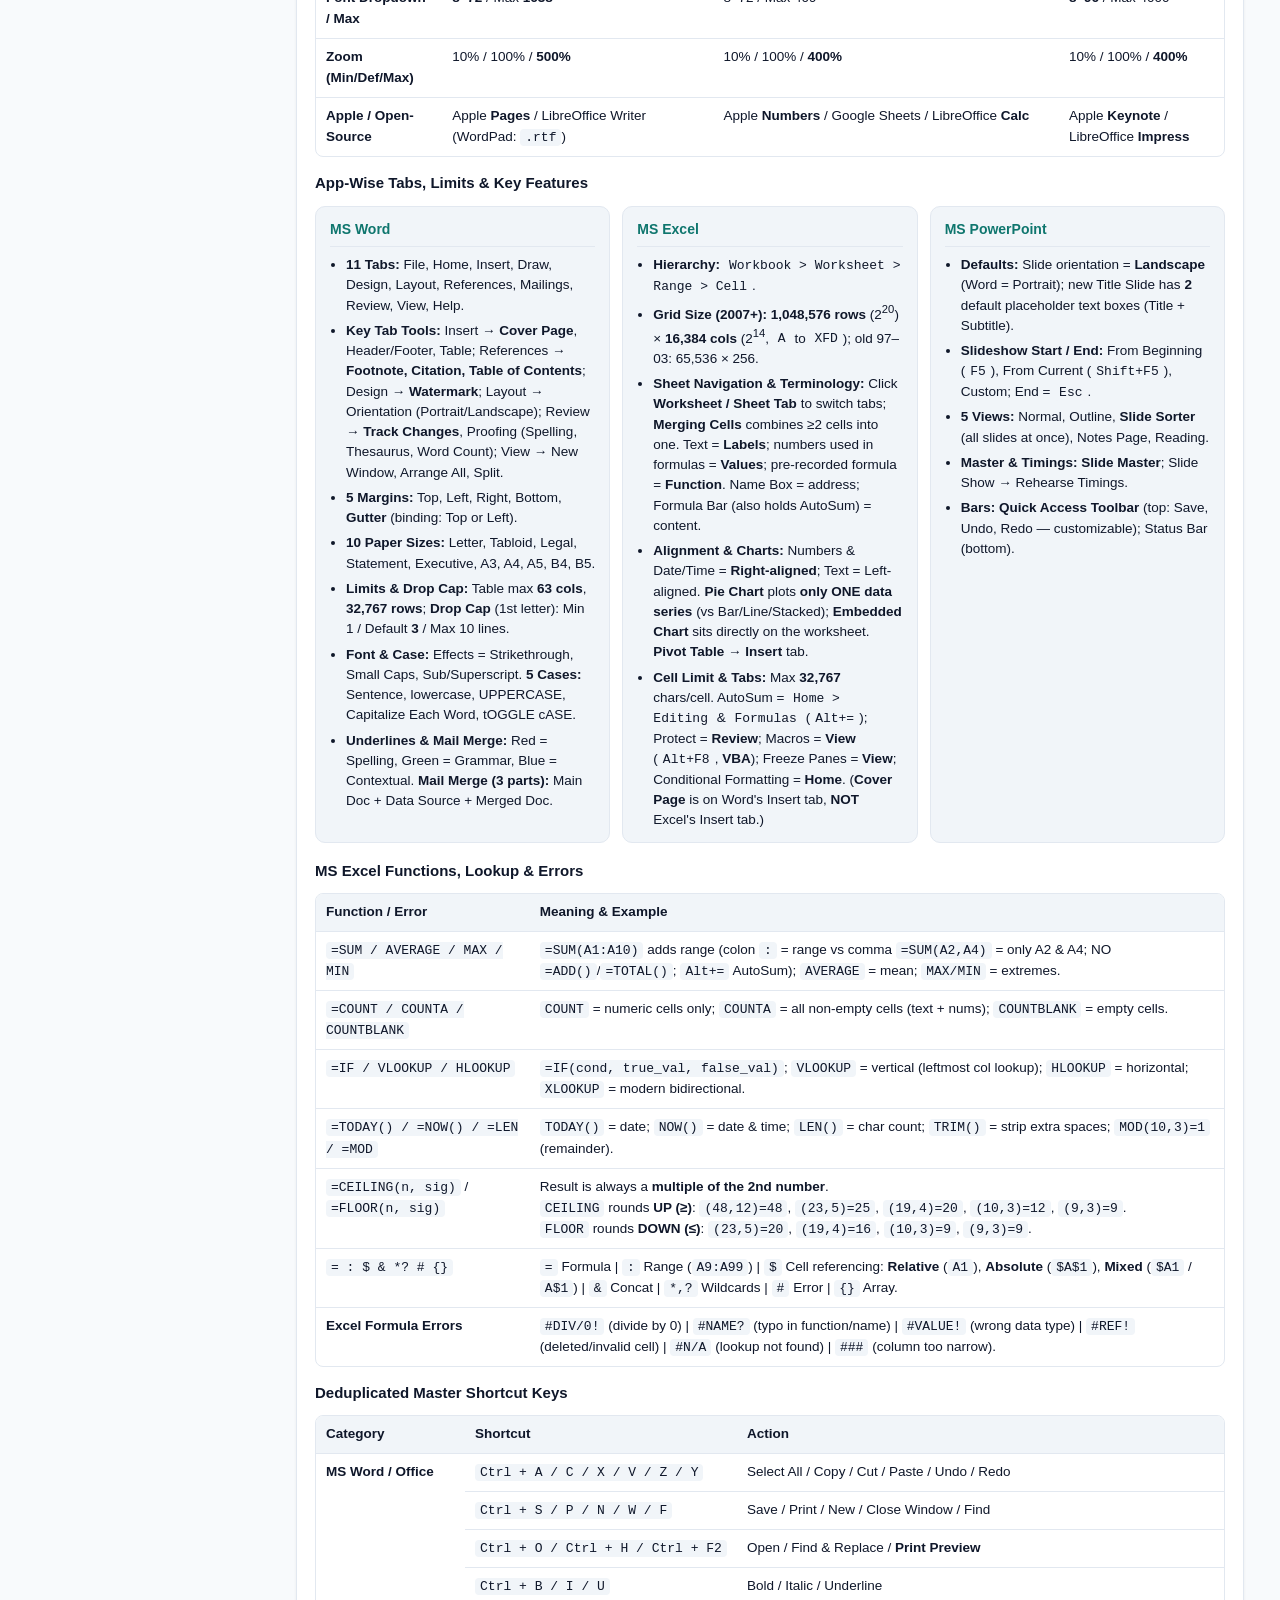
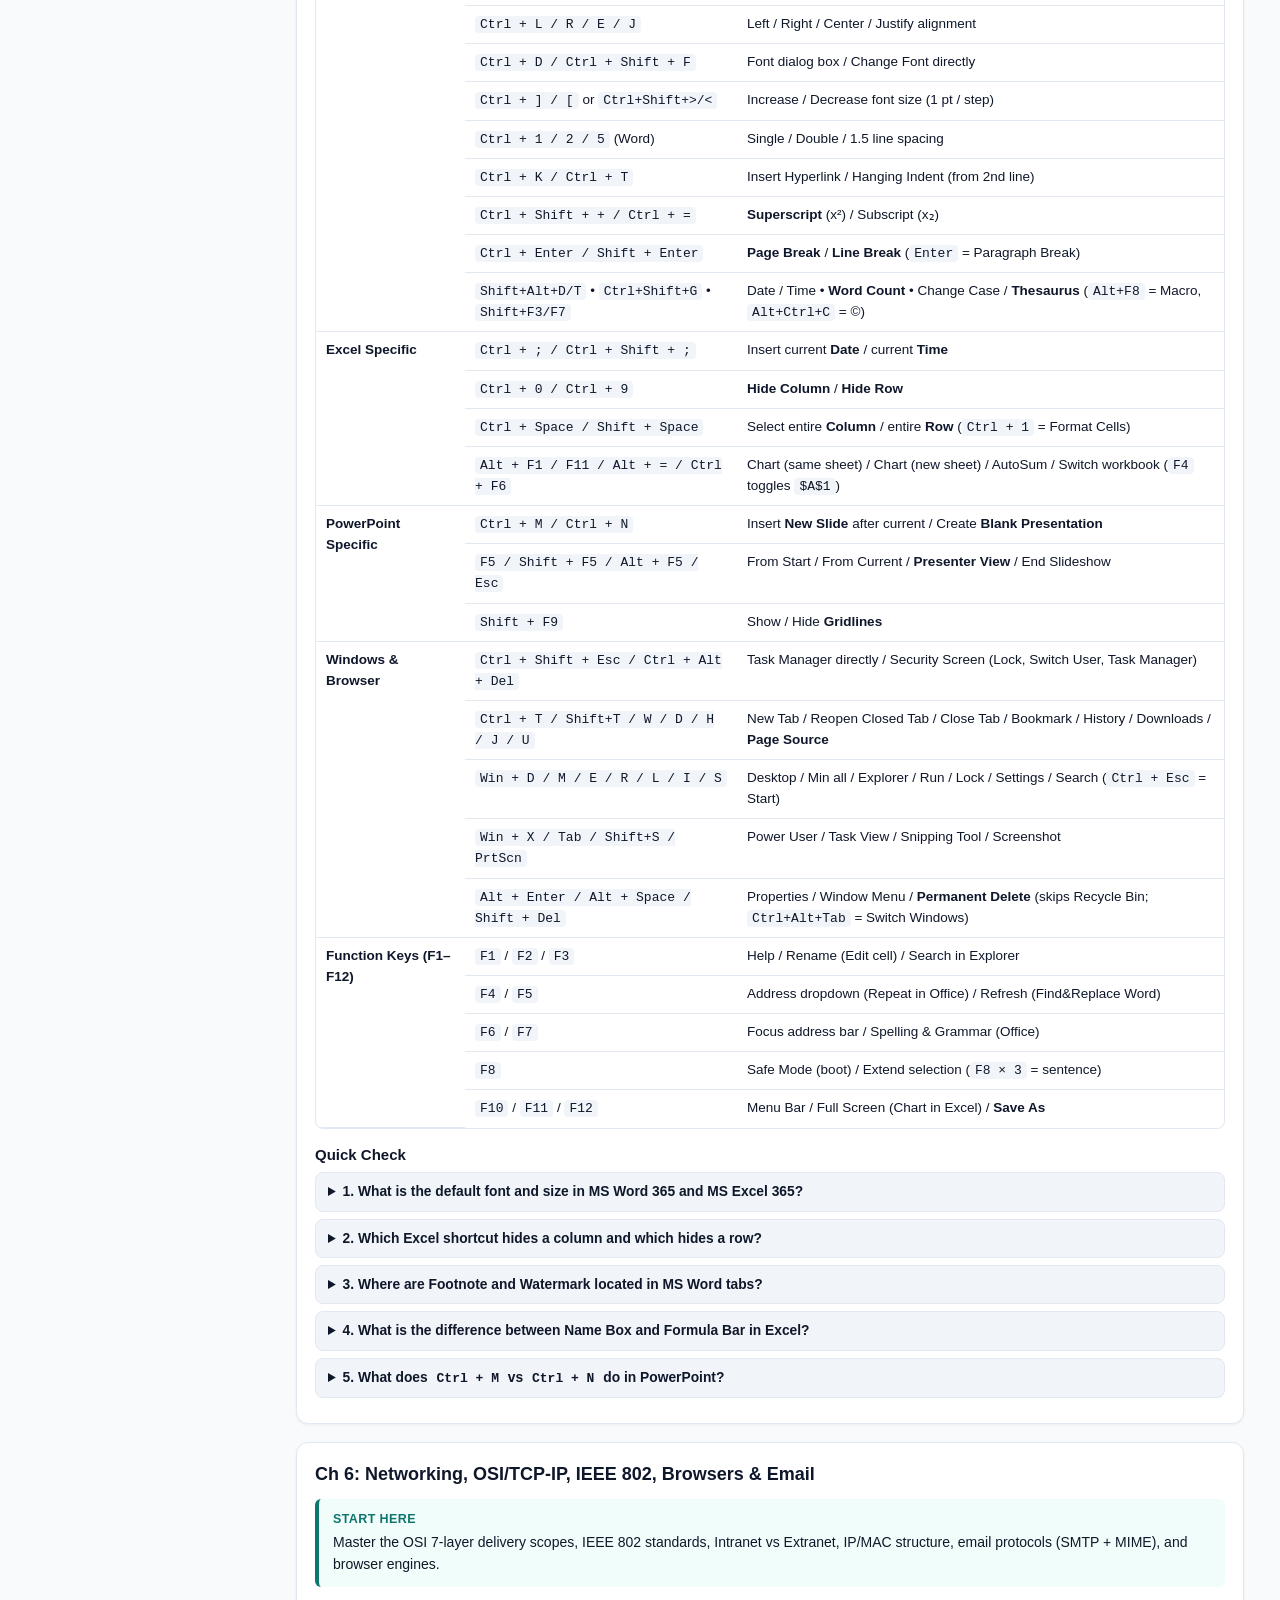
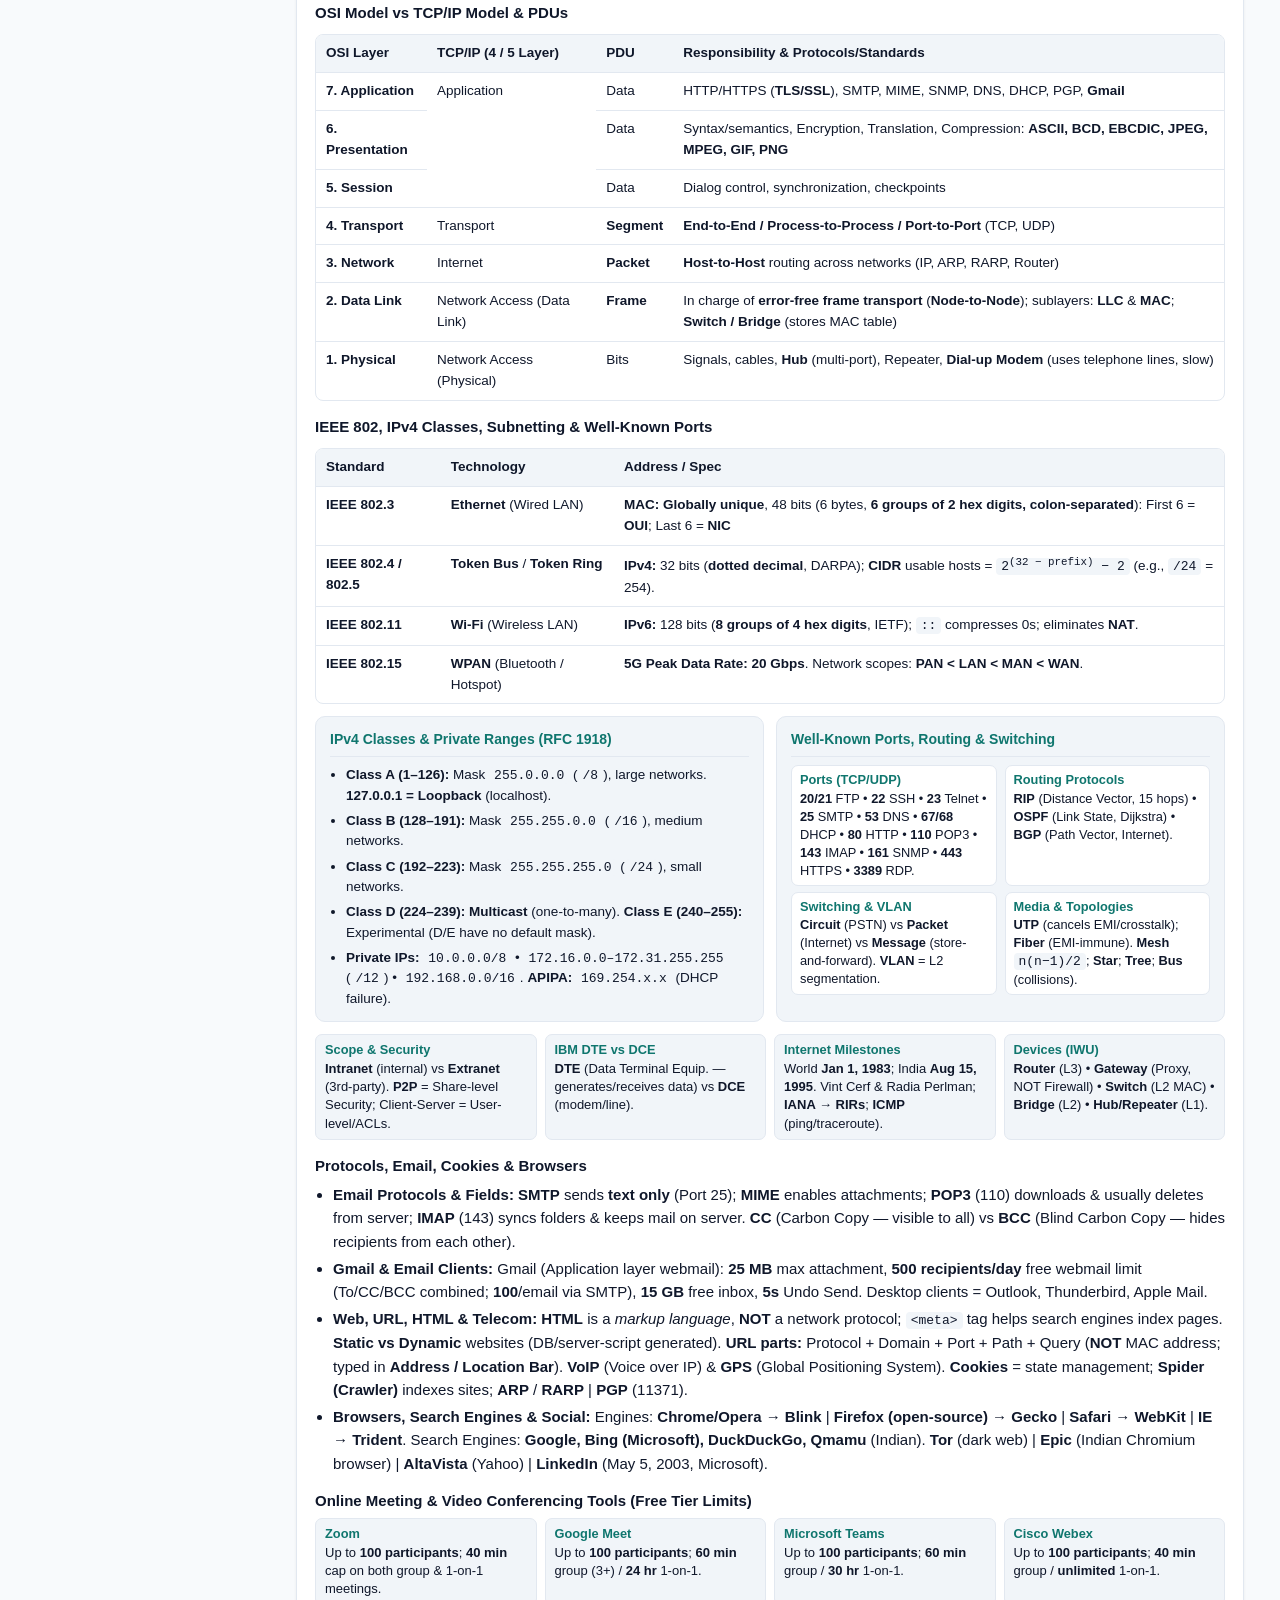
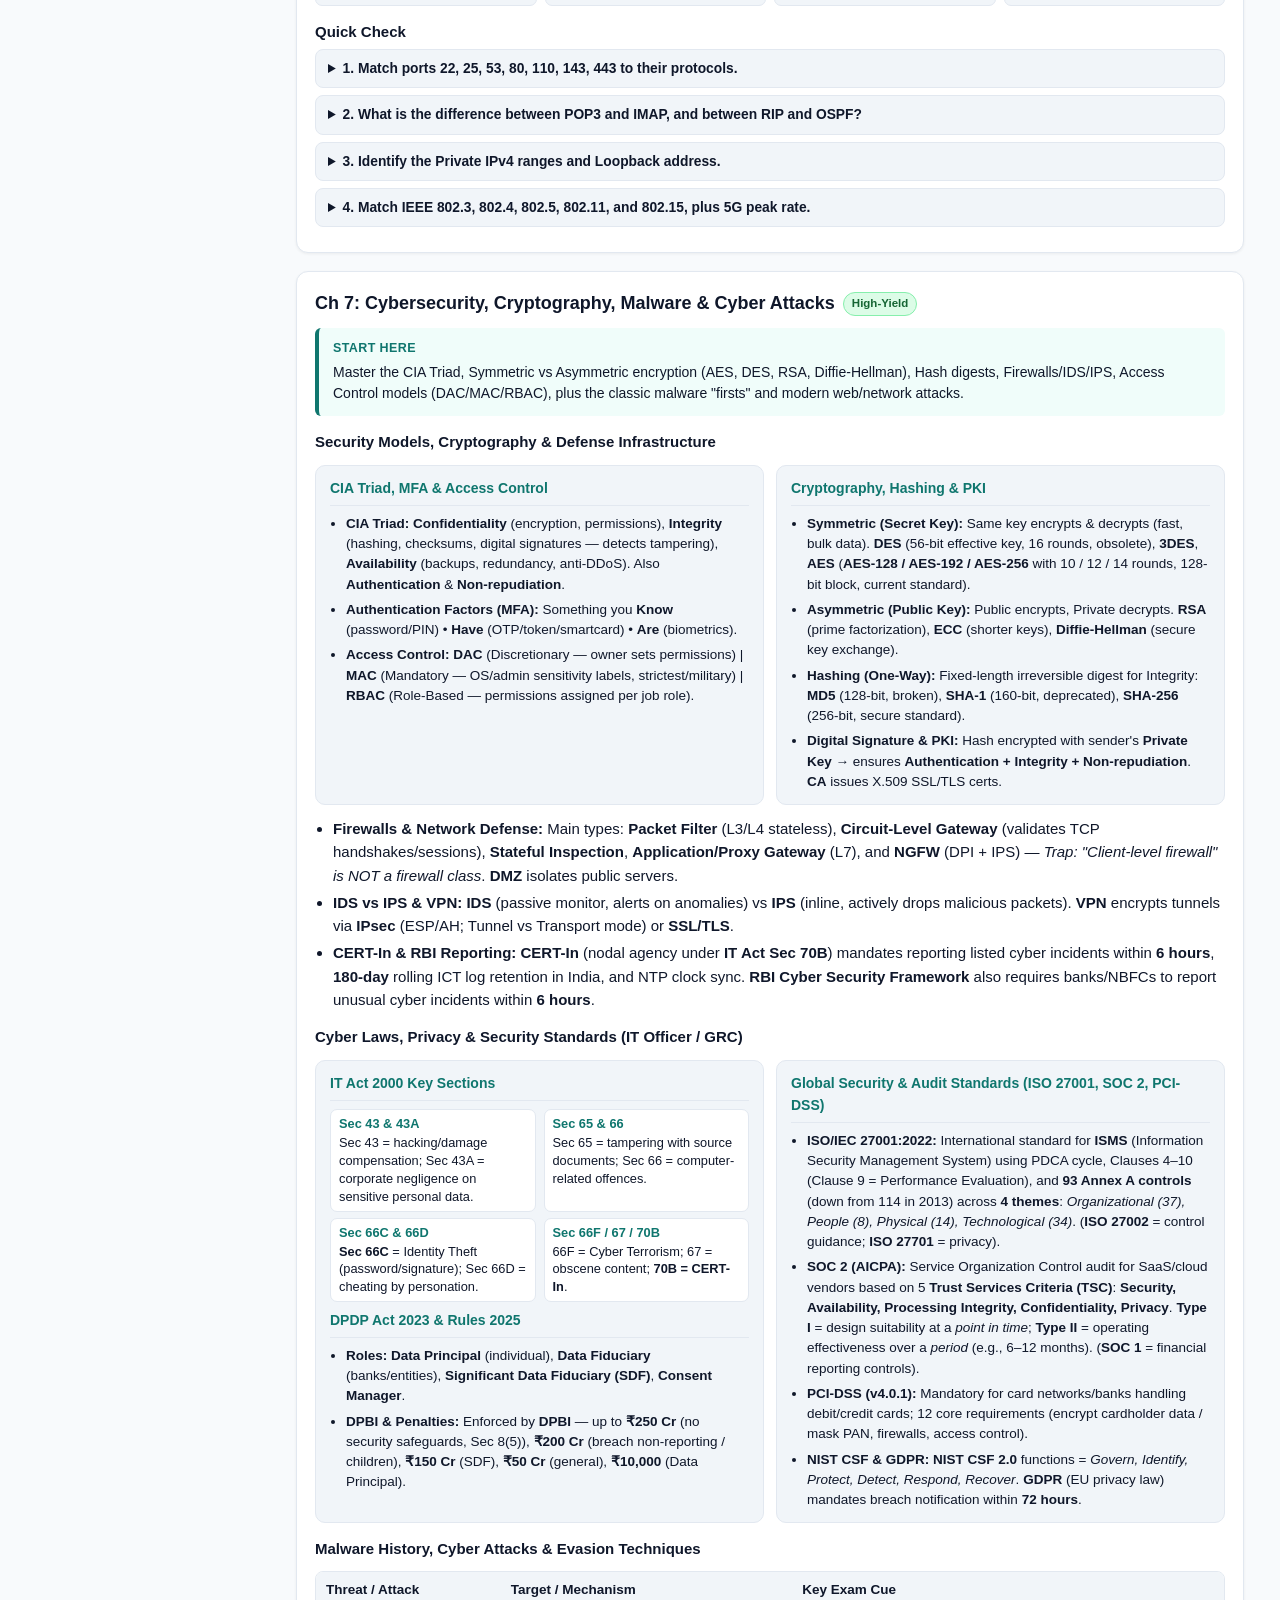
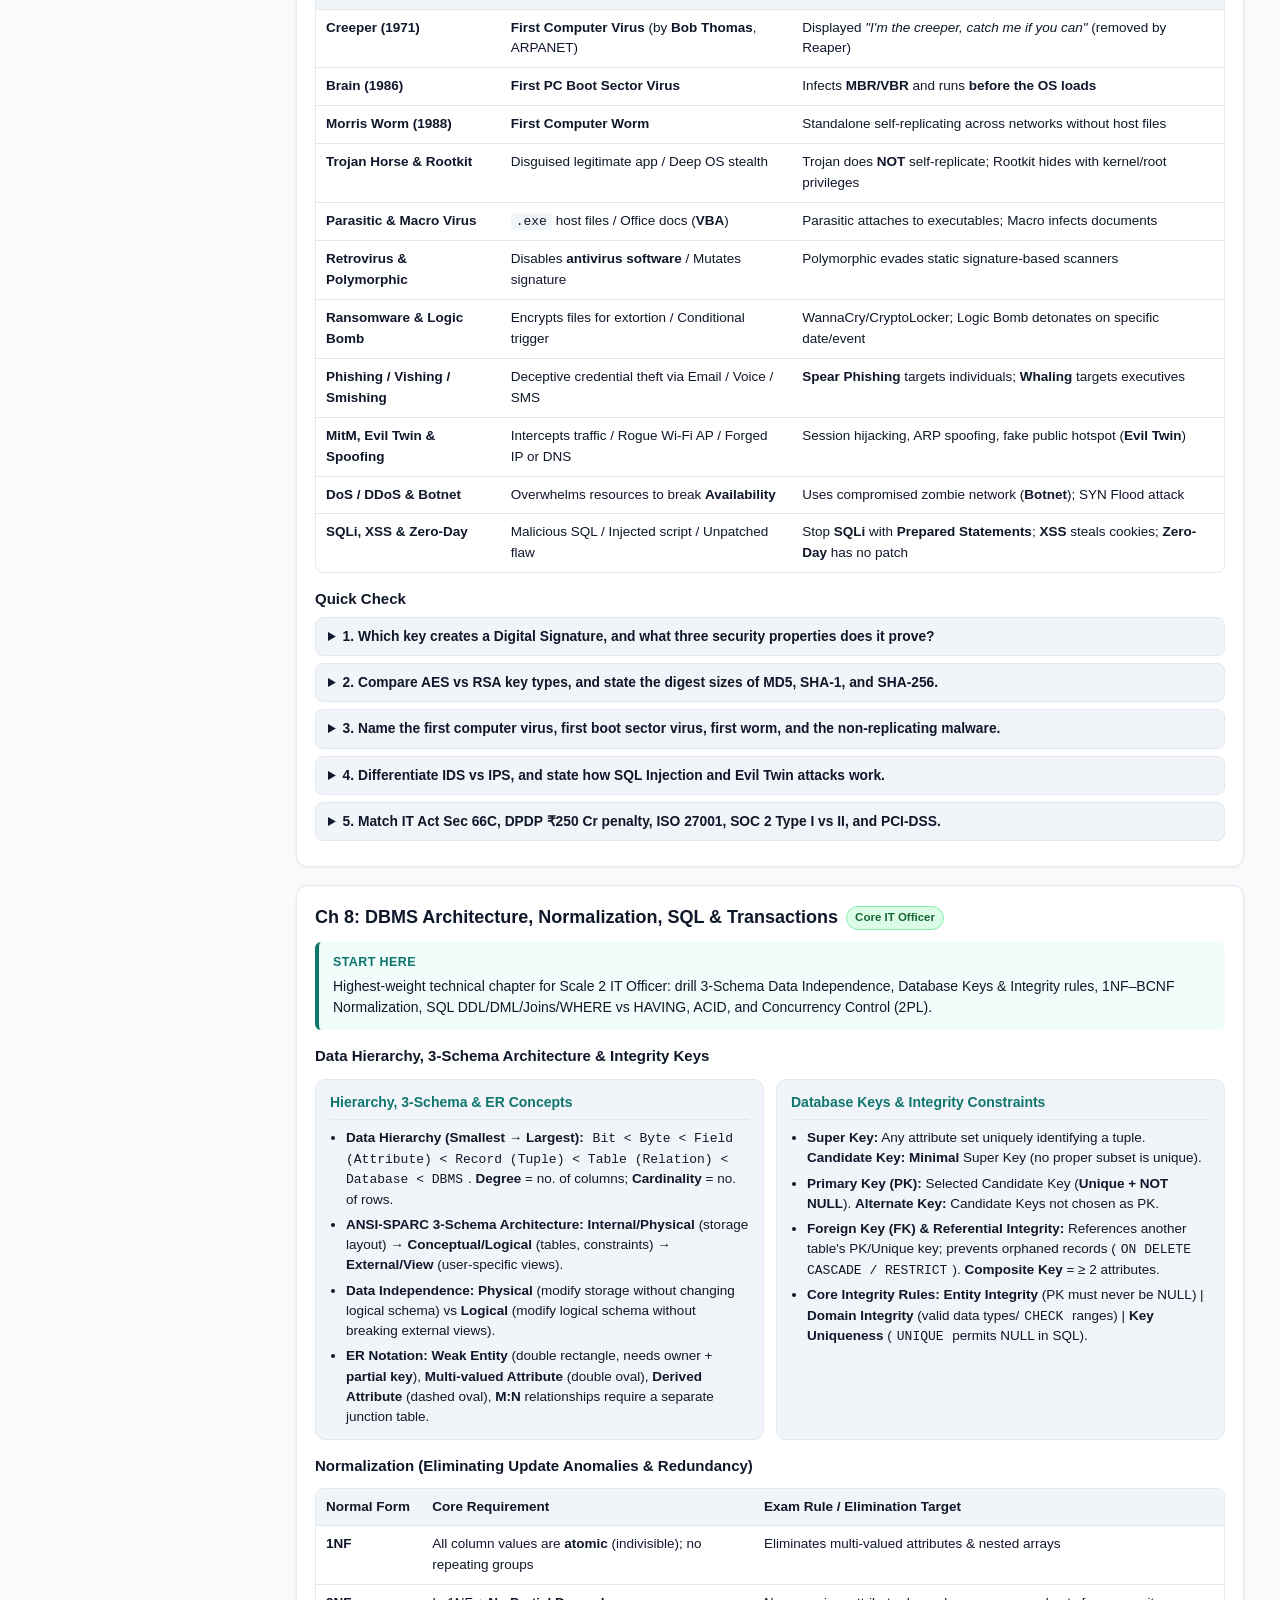
==== commit 7cf249a5: "Add Ask AI selection sidebar tutor with Gemini explanations and verification" ====
--- a/computer_knowledge_guide.html
+++ b/computer_knowledge_guide.html
@@ -10,6 +10,7 @@
 <link rel="stylesheet" href="sidebar.css">
 <link rel="stylesheet" href="study-tools.css">
 <link rel="stylesheet" href="quiz-tools.css">
+<link rel="stylesheet" href="ai-chat.css">
 <style>
   :root {
     --bg: #f8fafc;
@@ -1244,6 +1245,7 @@
 
 <script src="study-tools.js" defer></script>
 <script src="quiz-tools.js" defer></script>
+<script src="ai-chat.js" defer></script>
 <script src="sidebar.js" defer></script>
 </body>
 </html>
--- a/study-tools.css
+++ b/study-tools.css
@@ -348,6 +348,39 @@
   cursor: not-allowed;
 }
 
+.hl-toolbar-sep {
+  width: 1px;
+  height: 18px;
+  background: var(--border);
+  margin: 0 1px;
+  flex-shrink: 0;
+}
+
+.hl-ai-btn {
+  display: inline-flex;
+  align-items: center;
+  gap: 4px;
+  padding: 5px 10px;
+  border-radius: 999px;
+  border: 1px solid var(--accent);
+  background: var(--accent);
+  color: #ffffff;
+  font-size: 12px;
+  font-weight: 700;
+  cursor: pointer;
+  white-space: nowrap;
+}
+[data-theme="dark"] .hl-ai-btn {
+  color: #0b1120;
+}
+.hl-ai-btn:hover {
+  opacity: 0.92;
+}
+.hl-ai-spark {
+  font-size: 12px;
+  line-height: 1;
+}
+
 @media (max-width: 480px) {
   .hl-color-btn span.hl-btn-label {
     display: none;
@@ -358,6 +391,9 @@
   .hl-swatch {
     width: 16px;
     height: 16px;
+  }
+  .hl-ai-btn {
+    padding: 5px 9px;
   }
 }
 
@@ -578,3 +614,28 @@
   color: var(--red-text);
   border-color: var(--red-border);
 }
+.hl-item-actions {
+  display: flex;
+  align-items: center;
+  gap: 2px;
+  flex-shrink: 0;
+}
+.hl-item-ask {
+  flex-shrink: 0;
+  width: 28px;
+  height: 28px;
+  border-radius: 6px;
+  border: 1px solid transparent;
+  background: transparent;
+  color: var(--accent);
+  cursor: pointer;
+  font-size: 14px;
+  line-height: 1;
+  display: inline-flex;
+  align-items: center;
+  justify-content: center;
+}
+.hl-item-ask:hover {
+  background: var(--accent-soft);
+  border-color: var(--accent);
+}
--- a/ai-chat.css
+++ b/ai-chat.css
@@ -0,0 +1,716 @@
+/* Ask AI Study Tutor Sidebar Chatbox */
+
+:root {
+  --ai-sb-width: 440px;
+}
+
+.ai-backdrop {
+  position: fixed;
+  inset: 0;
+  background: rgba(0, 0, 0, 0.45);
+  z-index: 1310;
+  opacity: 0;
+  pointer-events: none;
+  transition: opacity 0.2s ease;
+}
+
+.ai-backdrop.open {
+  opacity: 1;
+  pointer-events: auto;
+}
+
+@media (min-width: 860px) {
+  .ai-backdrop {
+    display: none;
+  }
+}
+
+.ai-sidebar {
+  position: fixed;
+  top: 0;
+  right: 0;
+  bottom: 0;
+  width: var(--ai-sb-width);
+  max-width: 96vw;
+  height: 100dvh;
+  background: var(--surface);
+  color: var(--text);
+  border-left: 1px solid var(--border);
+  z-index: 1320;
+  display: flex;
+  flex-direction: column;
+  padding-top: env(safe-area-inset-top, 0px);
+  padding-bottom: env(safe-area-inset-bottom, 0px);
+  transform: translateX(102%);
+  transition: transform 0.24s cubic-bezier(0.22, 1, 0.36, 1);
+  box-shadow: -10px 0 34px rgba(0, 0, 0, 0.22);
+}
+
+.ai-sidebar.open {
+  transform: translateX(0);
+}
+
+@media (max-width: 639.98px) {
+  .ai-sidebar {
+    width: 100vw;
+    max-width: 100vw;
+    border-left: 0;
+  }
+}
+
+/* On wide desktop screens, dock cleanly alongside guide content without obscuring it */
+@media (min-width: 1220px) {
+  body.has-guide-sidebar.ai-sidebar-open {
+    padding-right: calc(var(--ai-sb-width) + 16px) !important;
+  }
+
+  body.has-guide-sidebar.ai-sidebar-open .st-search-controls.st-controls-floating {
+    right: calc(var(--ai-sb-width) + 20px);
+  }
+}
+
+/* Header */
+.ai-header {
+  display: flex;
+  align-items: center;
+  justify-content: space-between;
+  gap: 8px;
+  padding: 12px 14px;
+  border-bottom: 1px solid var(--border);
+  background: var(--surface-2);
+  flex-shrink: 0;
+}
+
+.ai-header-left {
+  display: flex;
+  align-items: center;
+  gap: 8px;
+  min-width: 0;
+}
+
+.ai-header-title {
+  margin: 0;
+  font-size: 15px;
+  font-weight: 700;
+  display: inline-flex;
+  align-items: center;
+  gap: 6px;
+  white-space: nowrap;
+}
+
+.ai-domain-badge {
+  font-size: 11px;
+  font-weight: 700;
+  padding: 2px 8px;
+  border-radius: 999px;
+  background: var(--accent-soft);
+  color: var(--accent);
+  border: 1px solid var(--accent);
+  white-space: nowrap;
+  overflow: hidden;
+  text-overflow: ellipsis;
+}
+
+.ai-header-actions {
+  display: flex;
+  align-items: center;
+  gap: 5px;
+  flex-shrink: 0;
+}
+
+.ai-icon-btn {
+  display: inline-flex;
+  align-items: center;
+  justify-content: center;
+  gap: 4px;
+  height: 30px;
+  min-width: 30px;
+  padding: 0 8px;
+  border-radius: 7px;
+  border: 1px solid var(--border);
+  background: var(--surface);
+  color: var(--text);
+  font-size: 12px;
+  font-weight: 600;
+  cursor: pointer;
+  white-space: nowrap;
+}
+
+.ai-icon-btn:hover {
+  border-color: var(--accent);
+  color: var(--accent);
+}
+
+.ai-icon-btn.active {
+  background: var(--accent-soft);
+  border-color: var(--accent);
+  color: var(--accent);
+}
+
+.ai-close-btn {
+  font-size: 18px;
+  line-height: 1;
+  padding: 0;
+  width: 30px;
+}
+
+/* Settings & History Drawers inside Sidebar */
+.ai-tray {
+  padding: 10px 14px;
+  border-bottom: 1px solid var(--border);
+  background: var(--surface-2);
+  display: flex;
+  flex-direction: column;
+  gap: 8px;
+  flex-shrink: 0;
+  max-height: 52dvh;
+  overflow-y: auto;
+}
+
+.ai-tray[hidden] {
+  display: none !important;
+}
+
+.ai-tray-row {
+  display: flex;
+  flex-wrap: wrap;
+  align-items: center;
+  gap: 6px;
+}
+
+.ai-input,
+.ai-select {
+  padding: 6px 9px;
+  border-radius: 7px;
+  border: 1px solid var(--border);
+  background: var(--surface);
+  color: var(--text);
+  font-size: 12.5px;
+  font-family: inherit;
+  min-width: 0;
+  max-width: 100%;
+  box-sizing: border-box;
+}
+
+.ai-input {
+  flex: 1;
+  min-width: 120px;
+}
+
+.ai-btn {
+  display: inline-flex;
+  align-items: center;
+  justify-content: center;
+  gap: 4px;
+  padding: 6px 10px;
+  border-radius: 7px;
+  border: 1px solid var(--border);
+  background: var(--surface);
+  color: var(--text);
+  font-size: 12px;
+  font-weight: 600;
+  cursor: pointer;
+  white-space: nowrap;
+}
+
+.ai-btn:hover:not(:disabled) {
+  border-color: var(--accent);
+  color: var(--accent);
+}
+
+.ai-btn:disabled {
+  opacity: 0.45;
+  cursor: not-allowed;
+}
+
+.ai-btn-primary {
+  background: var(--accent);
+  border-color: var(--accent);
+  color: #ffffff;
+}
+
+.ai-btn-primary:hover:not(:disabled) {
+  color: #ffffff;
+  opacity: 0.92;
+}
+
+[data-theme="dark"] .ai-btn-primary,
+[data-theme="dark"] .ai-btn-primary:hover:not(:disabled) {
+  color: #0b1120;
+}
+
+.ai-muted {
+  font-size: 11.5px;
+  color: var(--muted);
+  line-height: 1.35;
+}
+
+.ai-web-toggle {
+  display: inline-flex;
+  align-items: center;
+  gap: 6px;
+  font-size: 12px;
+  font-weight: 600;
+  cursor: pointer;
+}
+
+.ai-web-toggle input {
+  accent-color: var(--accent);
+}
+
+/* History items */
+.ai-hist-item {
+  display: flex;
+  align-items: center;
+  gap: 6px;
+  padding: 7px 9px;
+  border-radius: 8px;
+  border: 1px solid var(--border);
+  background: var(--surface);
+}
+
+.ai-hist-item.active {
+  border-color: var(--accent);
+  background: var(--accent-soft);
+}
+
+.ai-hist-open {
+  flex: 1;
+  min-width: 0;
+  text-align: left;
+  background: none;
+  border: 0;
+  padding: 0;
+  color: var(--text);
+  cursor: pointer;
+  font: inherit;
+}
+
+.ai-hist-title {
+  font-size: 12.5px;
+  font-weight: 600;
+  white-space: nowrap;
+  overflow: hidden;
+  text-overflow: ellipsis;
+}
+
+.ai-hist-meta {
+  font-size: 11px;
+  color: var(--muted);
+}
+
+.ai-hist-del {
+  flex-shrink: 0;
+  width: 24px;
+  height: 24px;
+  border-radius: 6px;
+  border: 1px solid transparent;
+  background: transparent;
+  color: var(--muted);
+  cursor: pointer;
+  font-size: 14px;
+}
+
+.ai-hist-del:hover {
+  background: var(--red-bg);
+  color: var(--red-text);
+  border-color: var(--red-border);
+}
+
+/* Selected Text Anchor Banner */
+.ai-context-banner {
+  padding: 9px 14px;
+  border-bottom: 1px solid var(--border);
+  background: var(--accent-soft);
+  flex-shrink: 0;
+}
+
+.ai-context-banner[hidden] {
+  display: none !important;
+}
+
+.ai-context-meta {
+  display: flex;
+  align-items: center;
+  justify-content: space-between;
+  gap: 6px;
+  font-size: 11px;
+  font-weight: 700;
+  color: var(--accent);
+  margin-bottom: 3px;
+}
+
+.ai-context-snippet {
+  font-size: 12.5px;
+  line-height: 1.4;
+  color: var(--text);
+  display: -webkit-box;
+  -webkit-line-clamp: 3;
+  -webkit-box-orient: vertical;
+  overflow: hidden;
+  font-weight: 600;
+}
+
+.ai-context-snippet.expanded {
+  display: block;
+  -webkit-line-clamp: unset;
+}
+
+.ai-context-toggle {
+  background: none;
+  border: 0;
+  padding: 0;
+  color: var(--accent);
+  font-size: 11px;
+  font-weight: 700;
+  cursor: pointer;
+}
+
+/* Messages Stream */
+.ai-messages {
+  flex: 1;
+  overflow-y: auto;
+  padding: 14px;
+  display: flex;
+  flex-direction: column;
+  gap: 12px;
+}
+
+.ai-empty {
+  margin: auto 0;
+  padding: 20px 12px;
+  text-align: center;
+  color: var(--muted);
+  font-size: 13.5px;
+  line-height: 1.5;
+}
+
+.ai-empty strong {
+  color: var(--text);
+}
+
+.ai-msg {
+  display: flex;
+  flex-direction: column;
+  gap: 6px;
+}
+
+.ai-msg-user {
+  align-self: flex-end;
+  max-width: 88%;
+  padding: 9px 12px;
+  border-radius: 12px 12px 3px 12px;
+  background: var(--accent);
+  color: #ffffff;
+  font-size: 13.5px;
+  line-height: 1.45;
+  white-space: pre-wrap;
+  word-break: break-word;
+}
+
+[data-theme="dark"] .ai-msg-user {
+  color: #0b1120;
+  font-weight: 500;
+}
+
+.ai-msg-assistant {
+  background: var(--surface-2);
+  border: 1px solid var(--border);
+  border-radius: 12px 12px 12px 3px;
+  padding: 12px 13px;
+  font-size: 13.5px;
+  line-height: 1.55;
+  color: var(--text);
+}
+
+.ai-msg-head {
+  display: flex;
+  align-items: center;
+  justify-content: space-between;
+  gap: 6px;
+  margin-bottom: 6px;
+  flex-wrap: wrap;
+}
+
+.ai-msg-badges {
+  display: flex;
+  align-items: center;
+  flex-wrap: wrap;
+  gap: 5px;
+}
+
+.ai-pill-tag {
+  font-size: 10.5px;
+  font-weight: 700;
+  padding: 2px 7px;
+  border-radius: 999px;
+  border: 1px solid var(--border);
+  background: var(--surface);
+  color: var(--muted);
+}
+
+.ai-pill-tag.grounded {
+  background: var(--green-bg);
+  border-color: var(--green-border);
+  color: var(--green-text);
+}
+
+.ai-pill-tag.warn {
+  background: var(--yellow-bg);
+  border-color: var(--yellow-border);
+  color: var(--yellow-text);
+}
+
+.ai-copy-btn {
+  padding: 2px 7px;
+  border-radius: 6px;
+  border: 1px solid var(--border);
+  background: var(--surface);
+  color: var(--muted);
+  font-size: 11px;
+  font-weight: 600;
+  cursor: pointer;
+}
+
+.ai-copy-btn:hover {
+  border-color: var(--accent);
+  color: var(--accent);
+}
+
+/* Markdown formatting inside assistant messages */
+.ai-md > :first-child { margin-top: 0; }
+.ai-md > :last-child { margin-bottom: 0; }
+.ai-md h2, .ai-md h3, .ai-md h4 {
+  font-size: 13.5px;
+  font-weight: 700;
+  color: var(--accent);
+  margin: 10px 0 4px;
+  line-height: 1.35;
+}
+.ai-md p {
+  margin: 0 0 8px;
+}
+.ai-md ul, .ai-md ol {
+  margin: 4px 0 8px;
+  padding-left: 18px;
+}
+.ai-md li {
+  margin-bottom: 4px;
+}
+.ai-md blockquote {
+  margin: 6px 0;
+  padding: 6px 10px;
+  border-left: 3px solid var(--accent);
+  background: var(--surface);
+  border-radius: 0 6px 6px 0;
+  font-size: 13px;
+}
+.ai-md code {
+  font-family: ui-monospace, SFMono-Regular, Menlo, Consolas, monospace;
+  font-size: 12px;
+  background: var(--surface);
+  border: 1px solid var(--border);
+  padding: 1px 4px;
+  border-radius: 4px;
+  overflow-wrap: anywhere;
+}
+.ai-md pre {
+  margin: 8px 0;
+  padding: 9px 10px;
+  border-radius: 8px;
+  background: var(--surface);
+  border: 1px solid var(--border);
+  overflow-x: auto;
+}
+.ai-md pre code {
+  border: 0;
+  padding: 0;
+  background: transparent;
+  font-size: 12px;
+}
+.ai-md .ai-md-table-wrap {
+  overflow-x: auto;
+  margin: 8px 0;
+  border: 1px solid var(--border);
+  border-radius: 8px;
+  background: var(--surface);
+}
+.ai-md table {
+  width: 100%;
+  border-collapse: collapse;
+  font-size: 12px;
+}
+.ai-md th, .ai-md td {
+  padding: 6px 8px;
+  border-bottom: 1px solid var(--border);
+  text-align: left;
+  vertical-align: top;
+}
+.ai-md th {
+  background: var(--surface-2);
+  font-weight: 700;
+}
+.ai-md tr:last-child td {
+  border-bottom: 0;
+}
+
+/* Grounded Web Sources */
+.ai-sources {
+  margin-top: 8px;
+  padding-top: 8px;
+  border-top: 1px dashed var(--border);
+  display: flex;
+  flex-direction: column;
+  gap: 5px;
+}
+
+.ai-sources-label {
+  font-size: 11px;
+  font-weight: 700;
+  color: var(--muted);
+}
+
+.ai-source-links {
+  display: flex;
+  flex-wrap: wrap;
+  gap: 5px;
+}
+
+.ai-source-chip {
+  display: inline-flex;
+  align-items: center;
+  gap: 4px;
+  max-width: 100%;
+  padding: 3px 8px;
+  border-radius: 999px;
+  border: 1px solid var(--border);
+  background: var(--surface);
+  color: var(--accent);
+  font-size: 11px;
+  font-weight: 600;
+  text-decoration: none;
+  overflow: hidden;
+  text-overflow: ellipsis;
+  white-space: nowrap;
+}
+
+.ai-source-chip:hover {
+  border-color: var(--accent);
+  text-decoration: underline;
+}
+
+/* Loading & Errors */
+.ai-loading {
+  display: flex;
+  align-items: center;
+  gap: 10px;
+  padding: 10px 12px;
+  border-radius: 10px;
+  background: var(--surface-2);
+  border: 1px solid var(--border);
+  font-size: 13px;
+  color: var(--muted);
+}
+
+.ai-spinner {
+  width: 18px;
+  height: 18px;
+  border: 2.5px solid var(--border);
+  border-top-color: var(--accent);
+  border-radius: 50%;
+  animation: aiSpin 0.8s linear infinite;
+  flex-shrink: 0;
+}
+
+@keyframes aiSpin {
+  to { transform: rotate(360deg); }
+}
+
+.ai-error-box {
+  padding: 10px 12px;
+  border-radius: 10px;
+  background: var(--red-bg);
+  border: 1px solid var(--red-border);
+  color: var(--red-text);
+  font-size: 12.5px;
+  line-height: 1.45;
+  display: flex;
+  flex-direction: column;
+  gap: 8px;
+}
+
+.ai-recovery-row {
+  display: flex;
+  flex-wrap: wrap;
+  gap: 6px;
+}
+
+/* Follow-up suggestion chips */
+.ai-suggestions {
+  display: flex;
+  flex-wrap: wrap;
+  gap: 6px;
+  padding: 6px 14px 2px;
+  flex-shrink: 0;
+}
+
+.ai-suggestions[hidden] {
+  display: none !important;
+}
+
+.ai-sugg-chip {
+  padding: 4px 9px;
+  border-radius: 999px;
+  border: 1px solid var(--border);
+  background: var(--surface-2);
+  color: var(--text);
+  font-size: 11.5px;
+  font-weight: 600;
+  cursor: pointer;
+}
+
+.ai-sugg-chip:hover {
+  border-color: var(--accent);
+  color: var(--accent);
+  background: var(--accent-soft);
+}
+
+/* Composer */
+.ai-composer {
+  display: flex;
+  align-items: flex-end;
+  gap: 8px;
+  padding: 10px 14px 12px;
+  border-top: 1px solid var(--border);
+  background: var(--surface-2);
+  flex-shrink: 0;
+}
+
+.ai-textarea {
+  flex: 1;
+  min-width: 0;
+  resize: none;
+  min-height: 38px;
+  max-height: 120px;
+  padding: 8px 10px;
+  border-radius: 9px;
+  border: 1px solid var(--border);
+  background: var(--surface);
+  color: var(--text);
+  font-size: 13.5px;
+  font-family: inherit;
+  line-height: 1.4;
+}
+
+.ai-textarea:focus {
+  outline: 2px solid var(--accent);
+  outline-offset: -1px;
+}
+
+@media (max-width: 639.98px) {
+  .ai-input,
+  .ai-select,
+  .ai-textarea {
+    font-size: 16px;
+  }
+}
